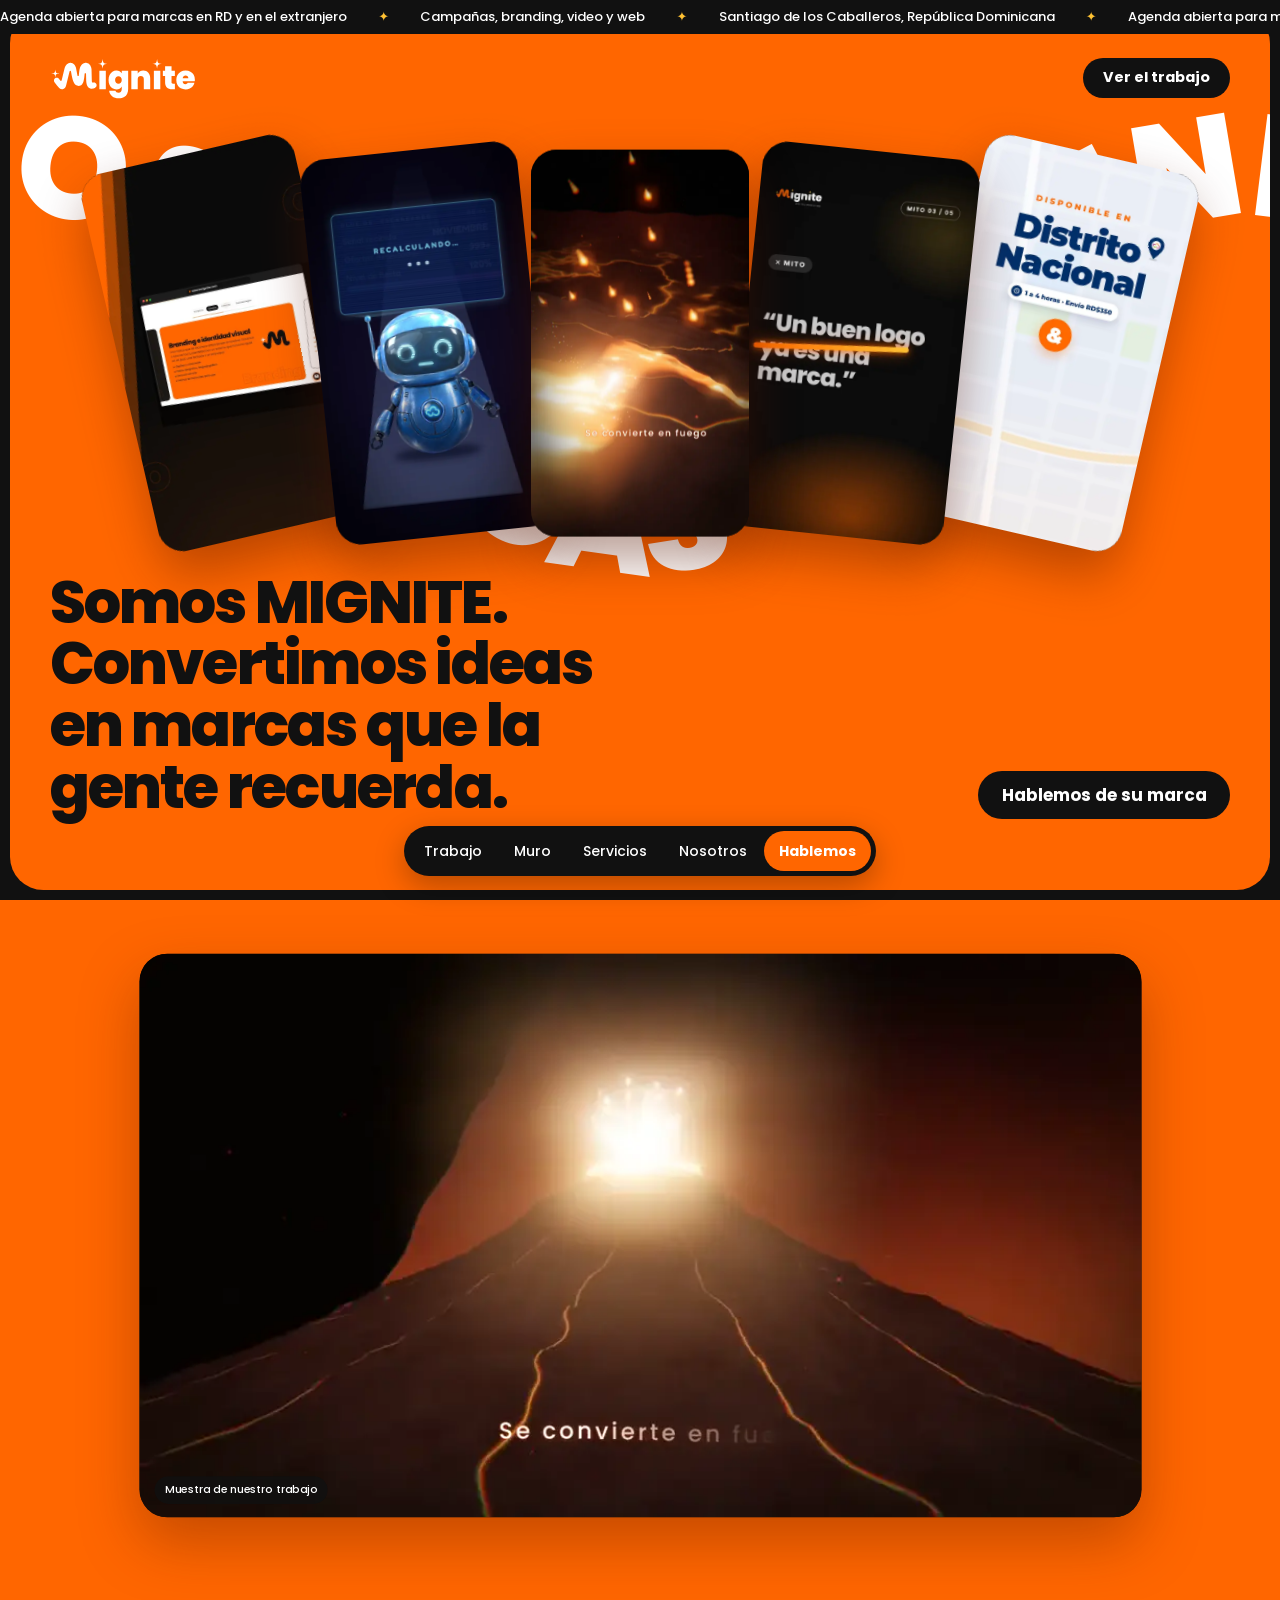
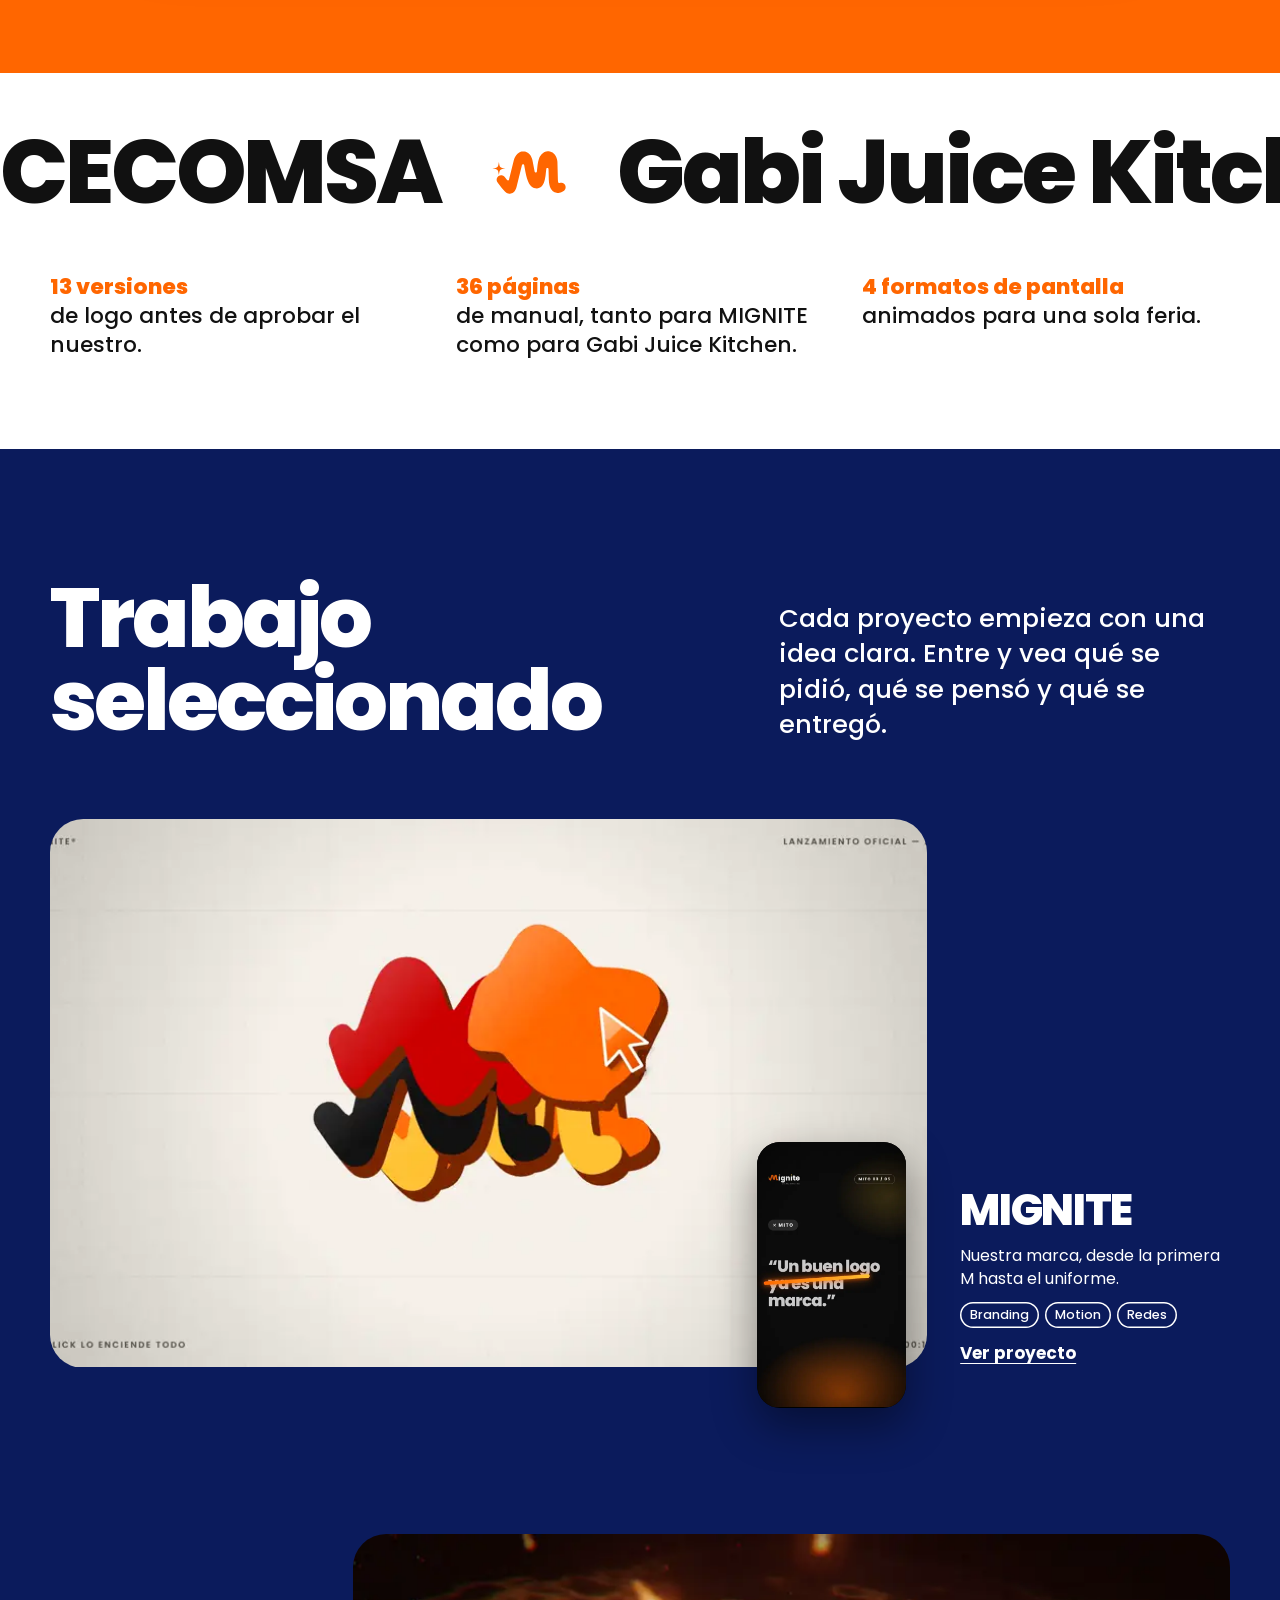
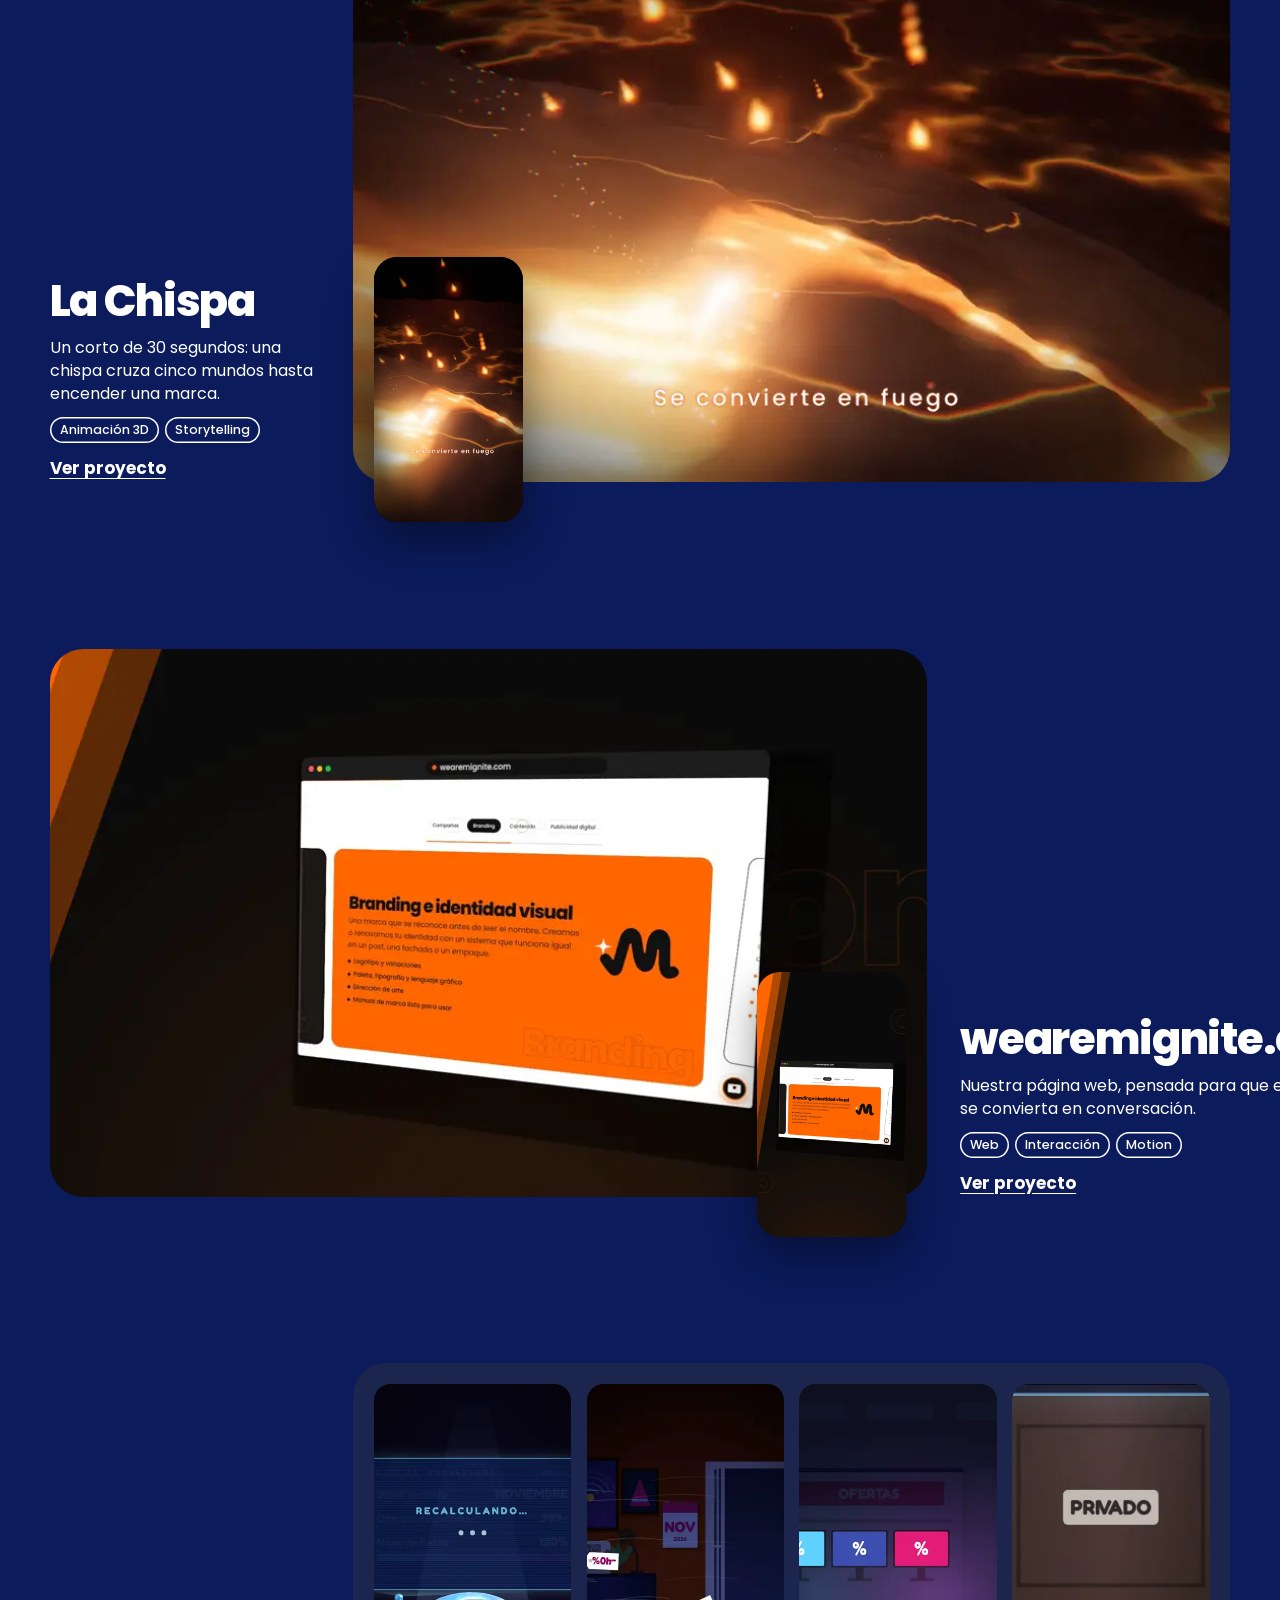
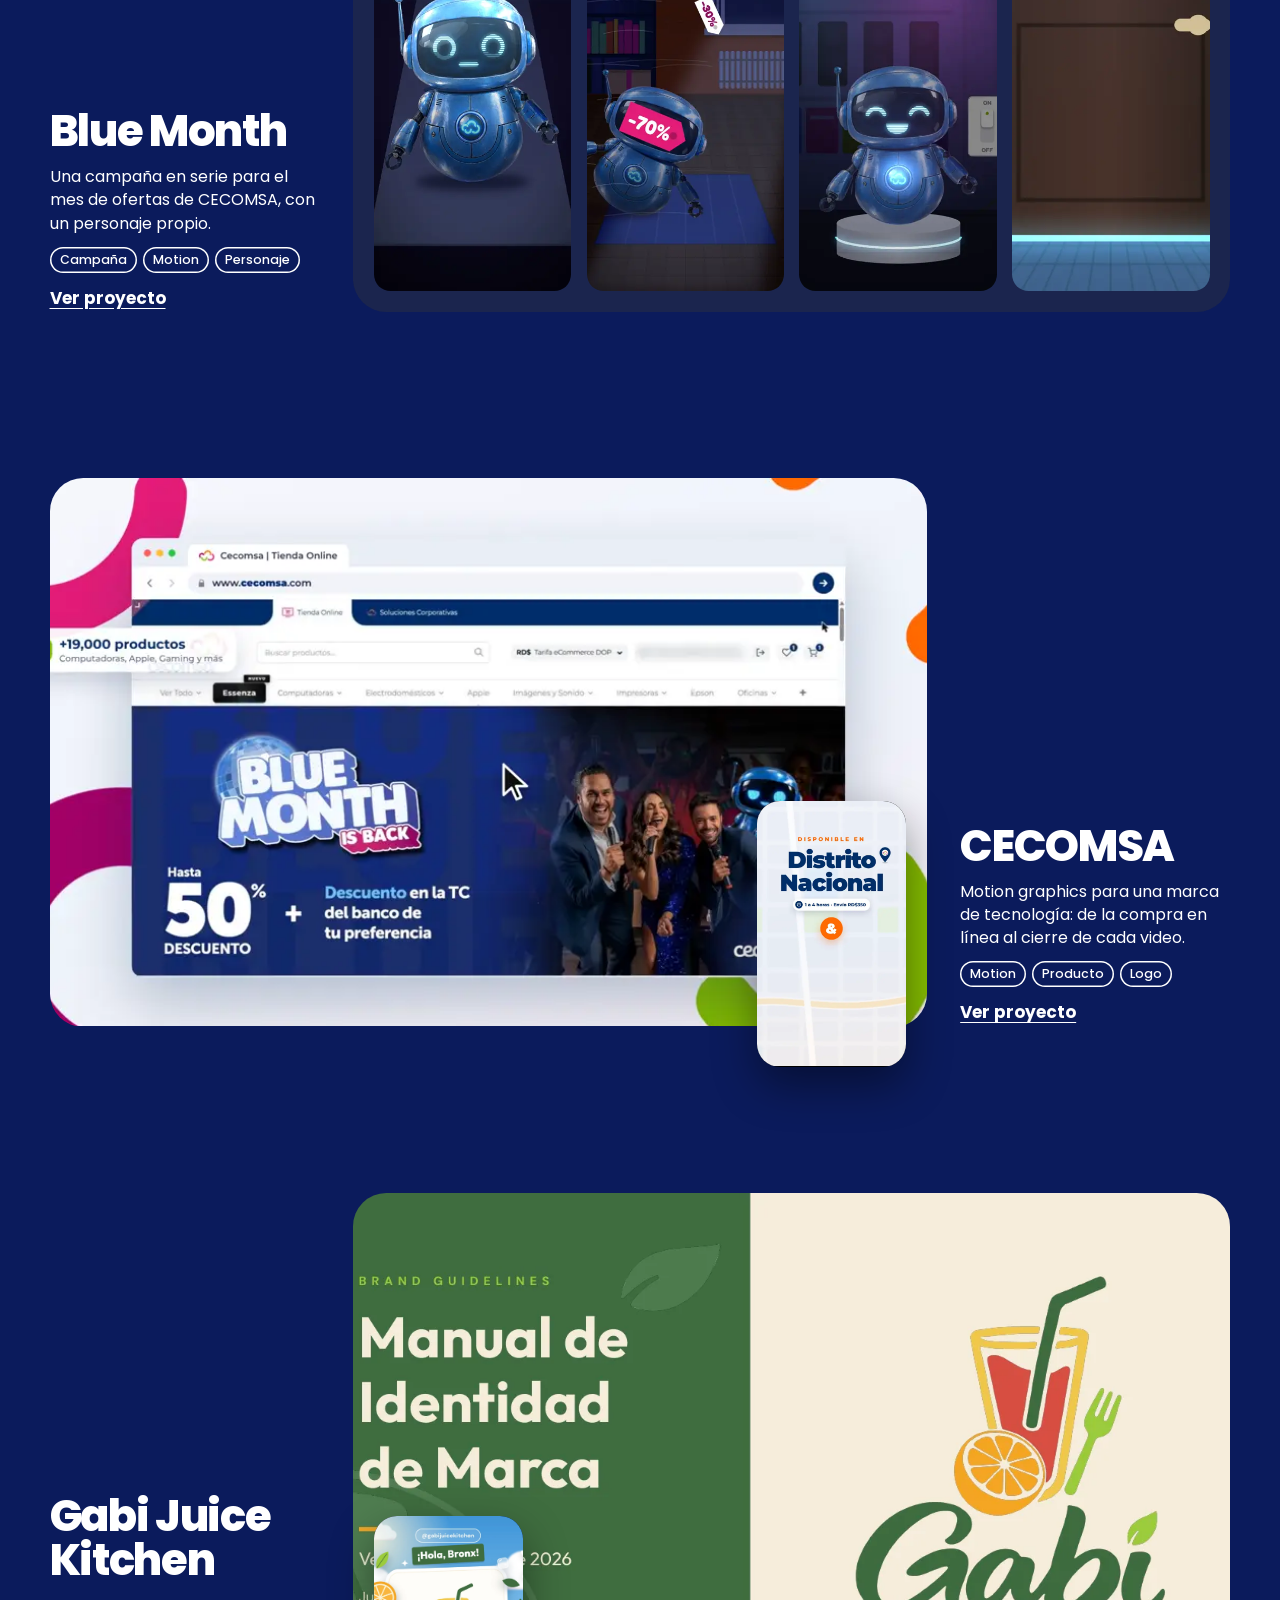
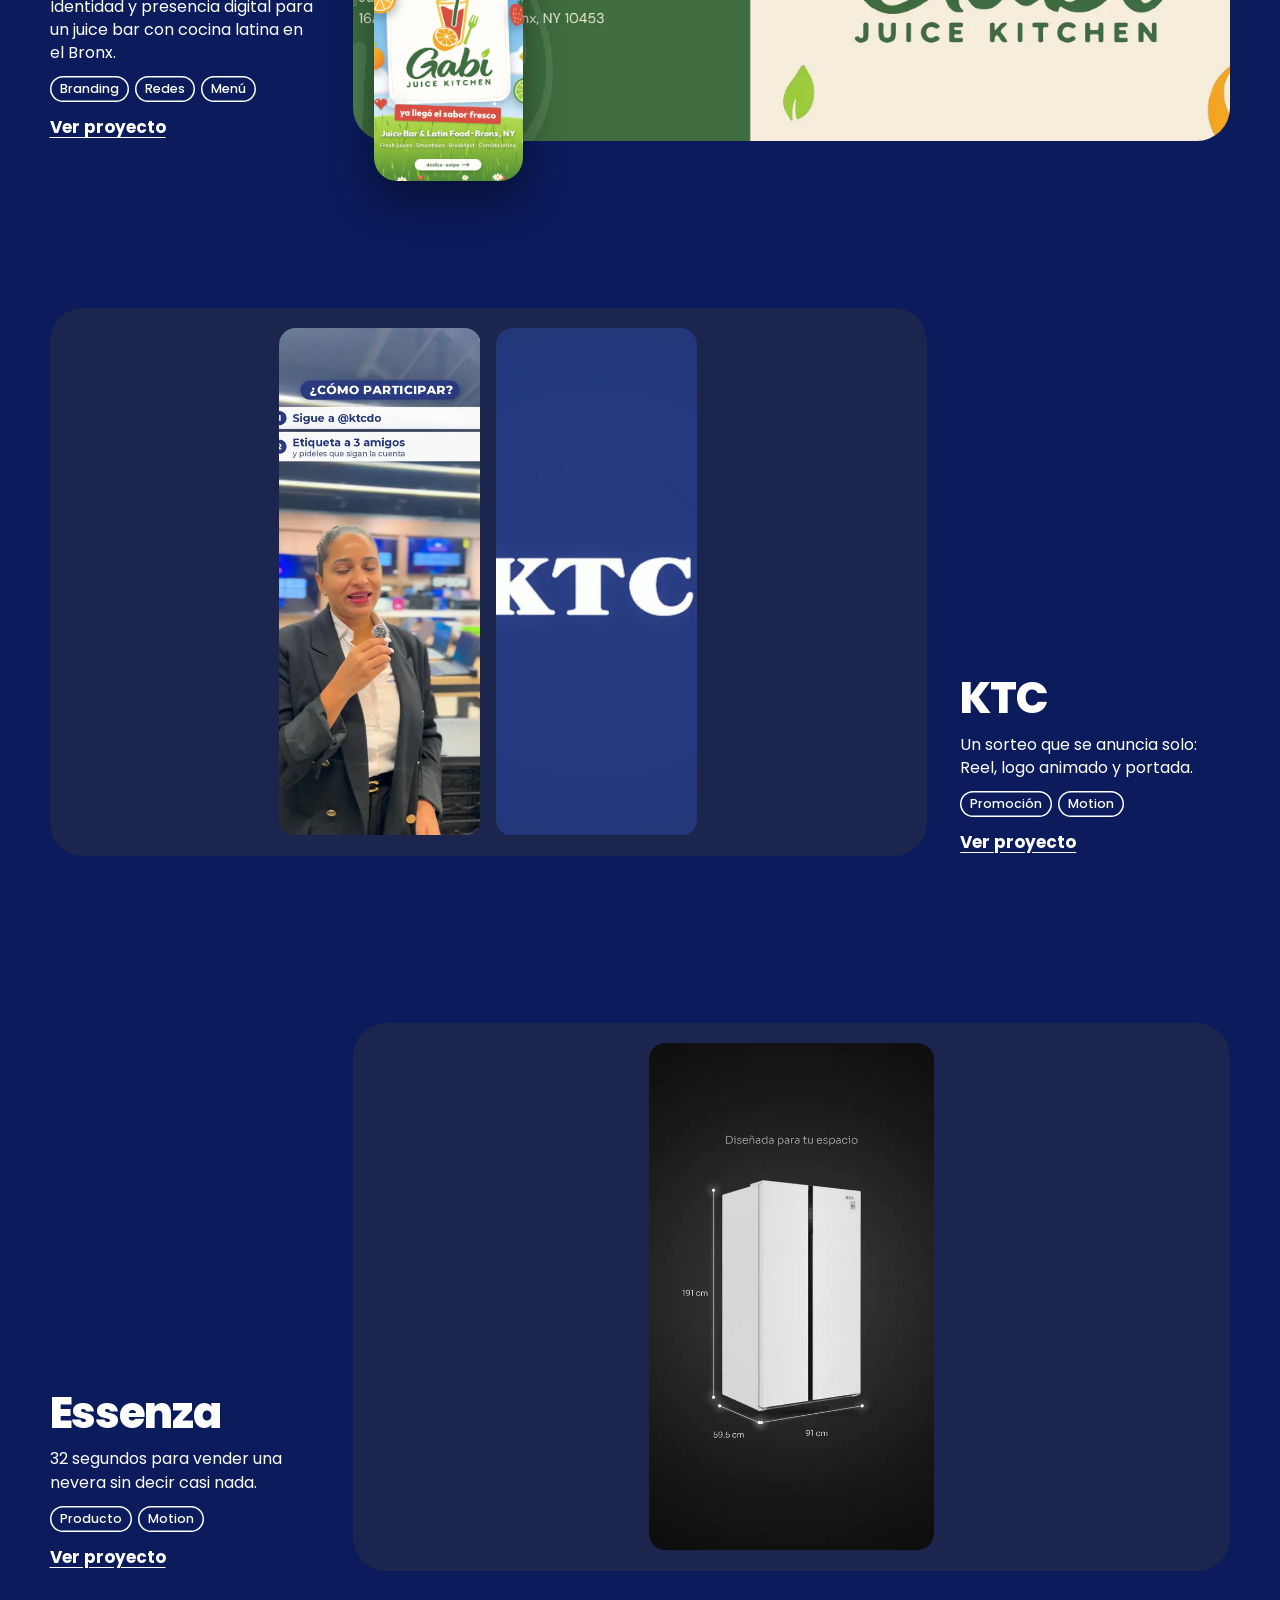
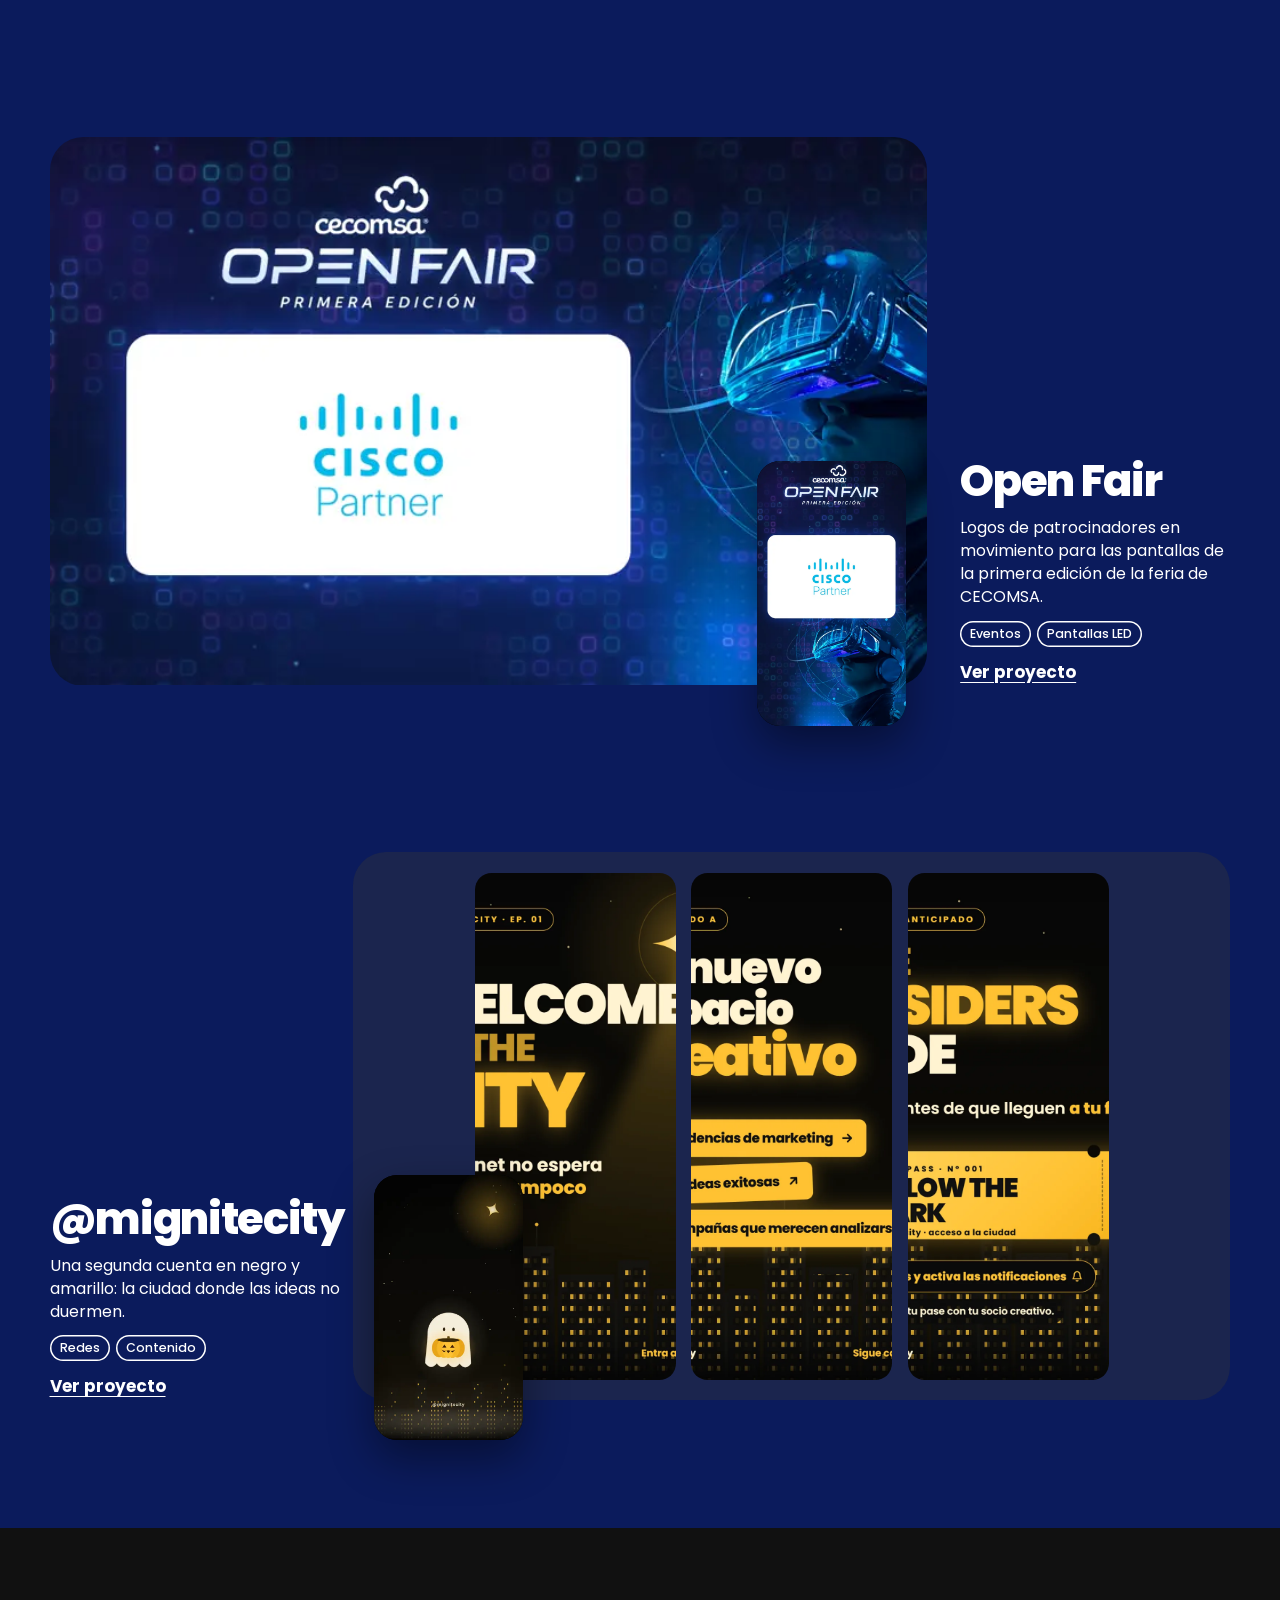
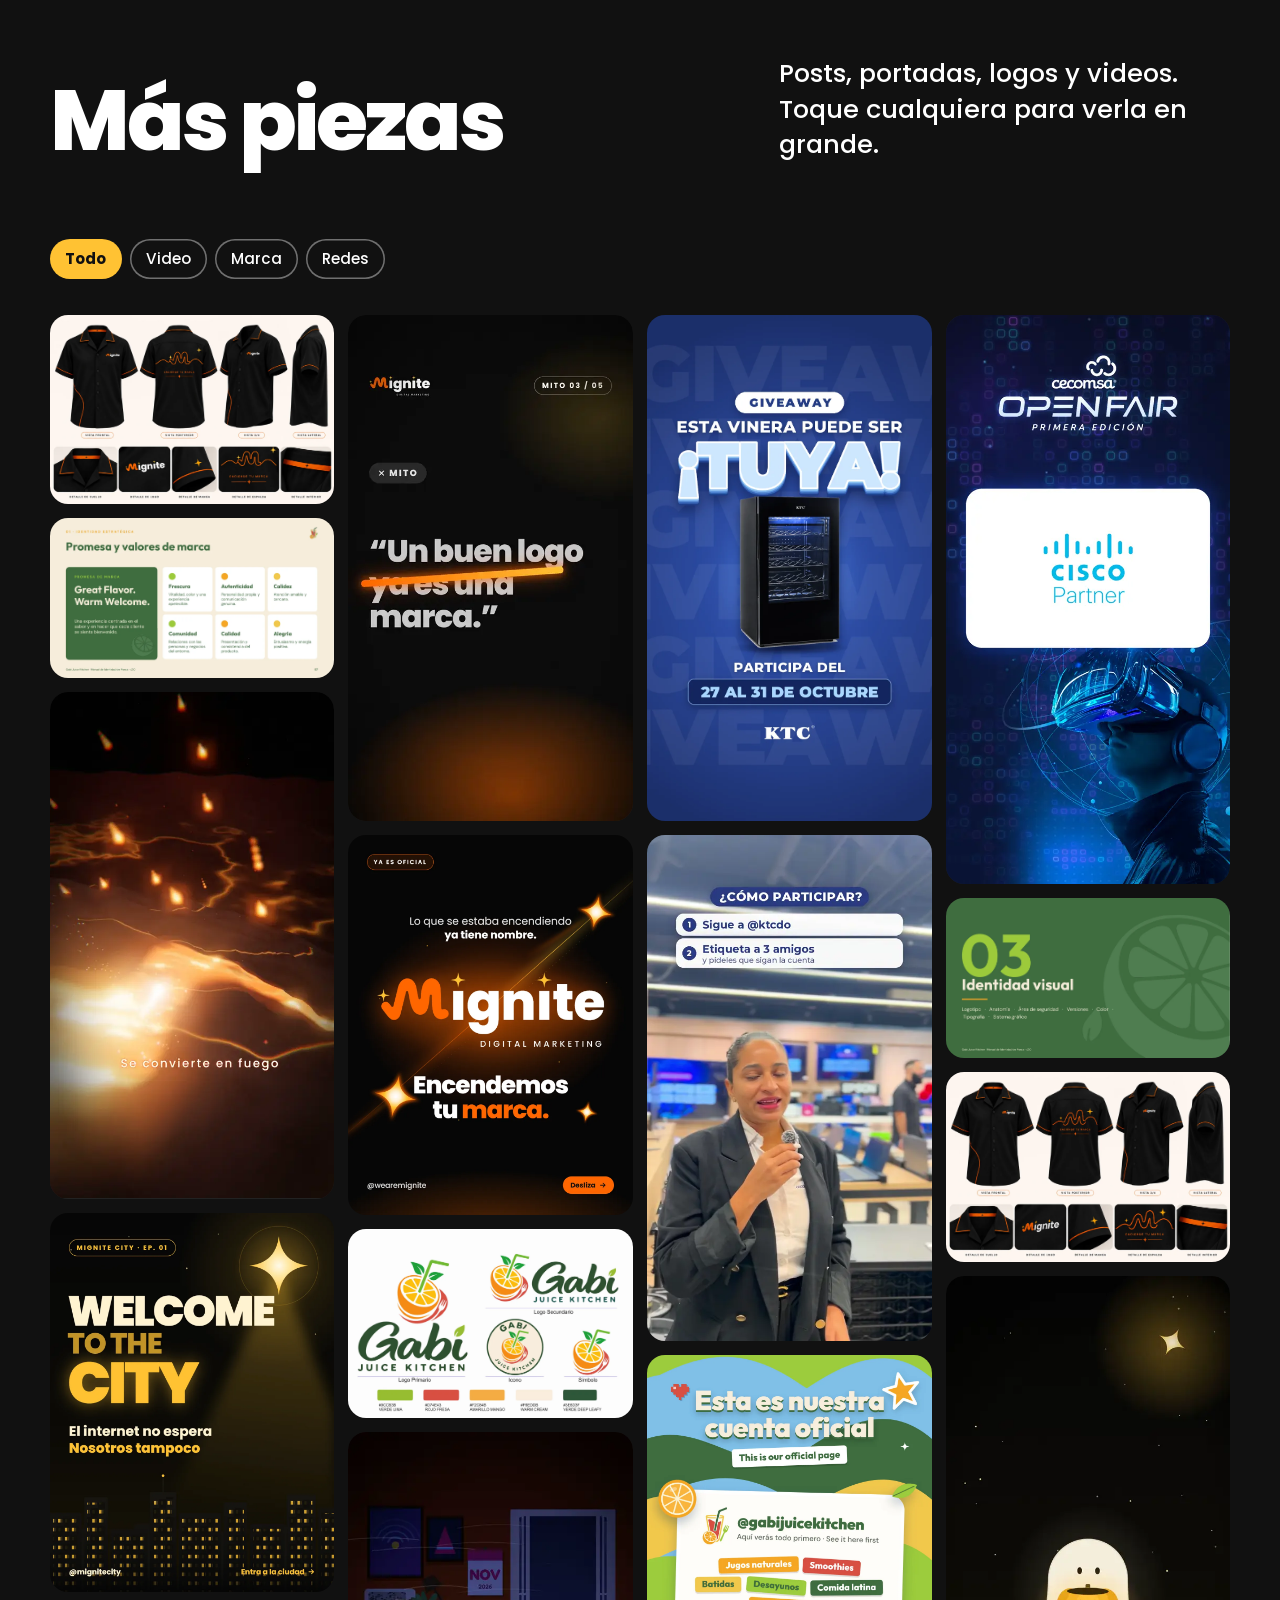
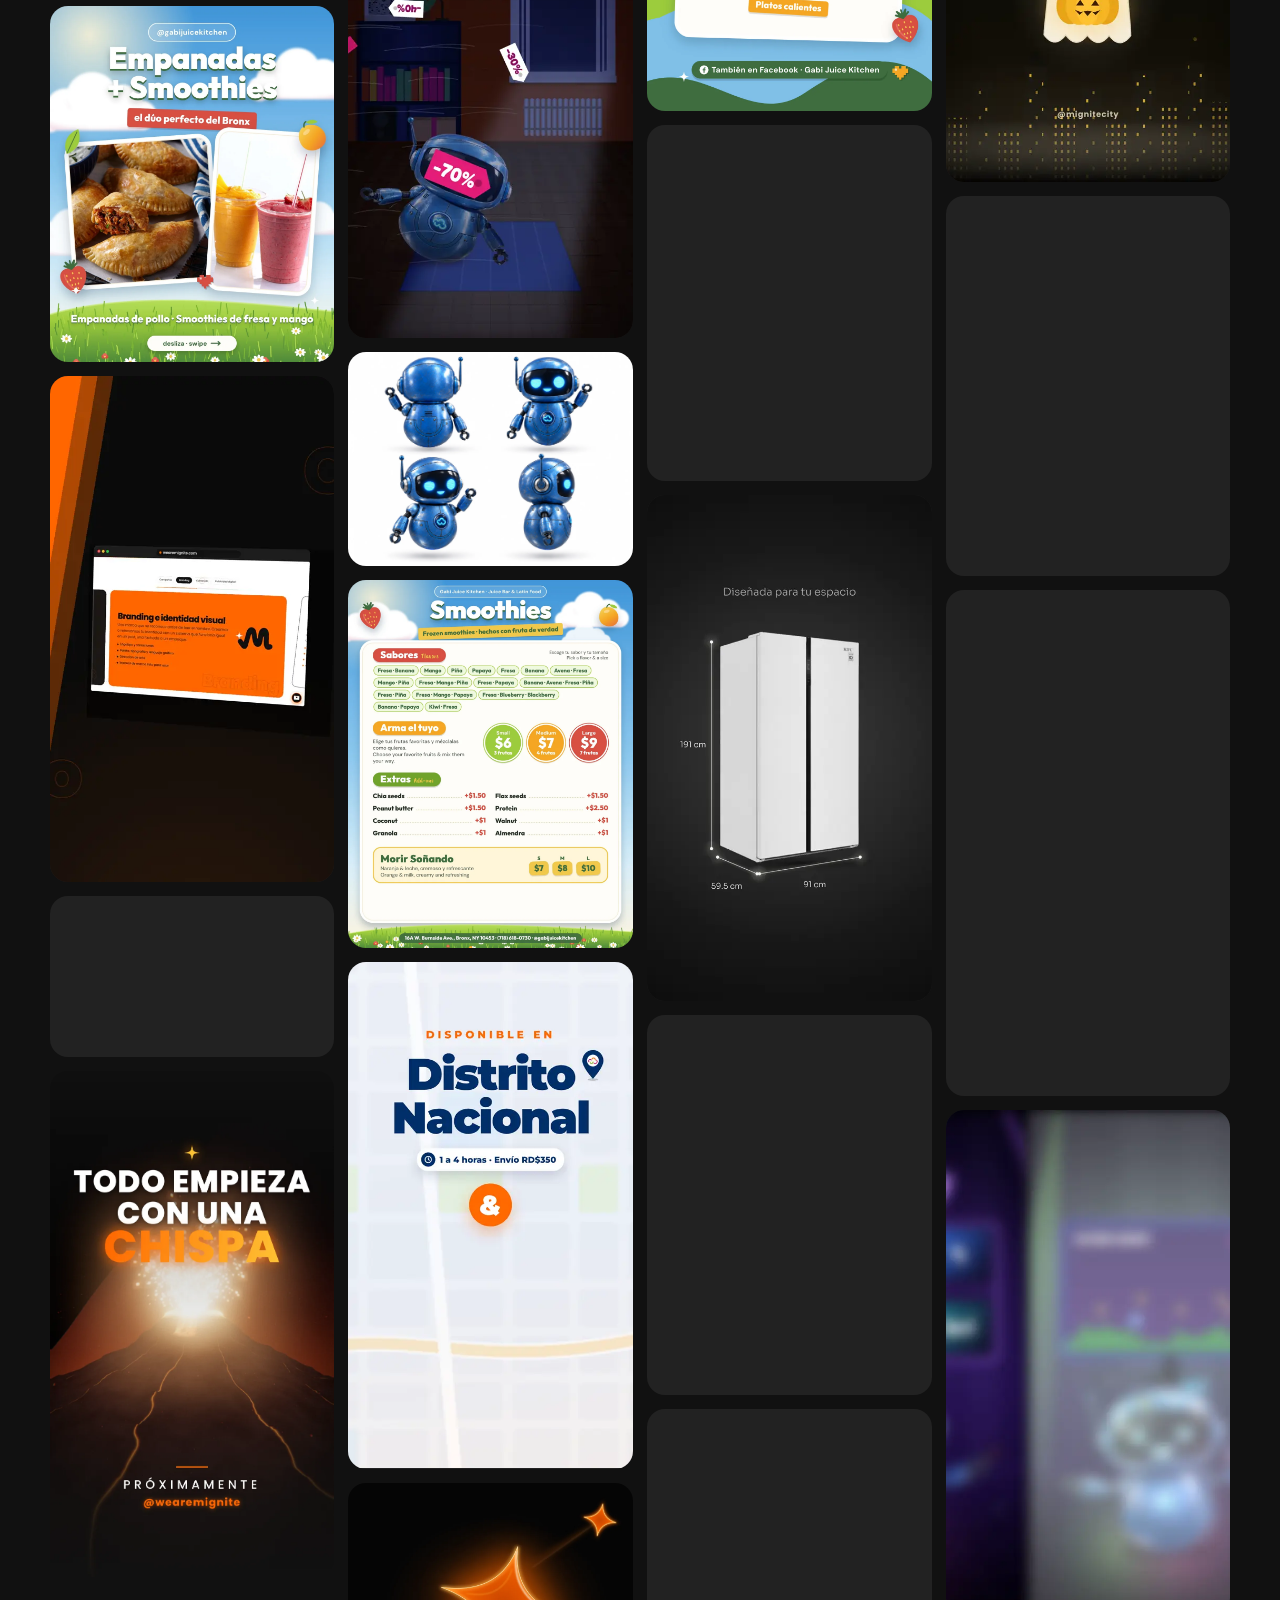
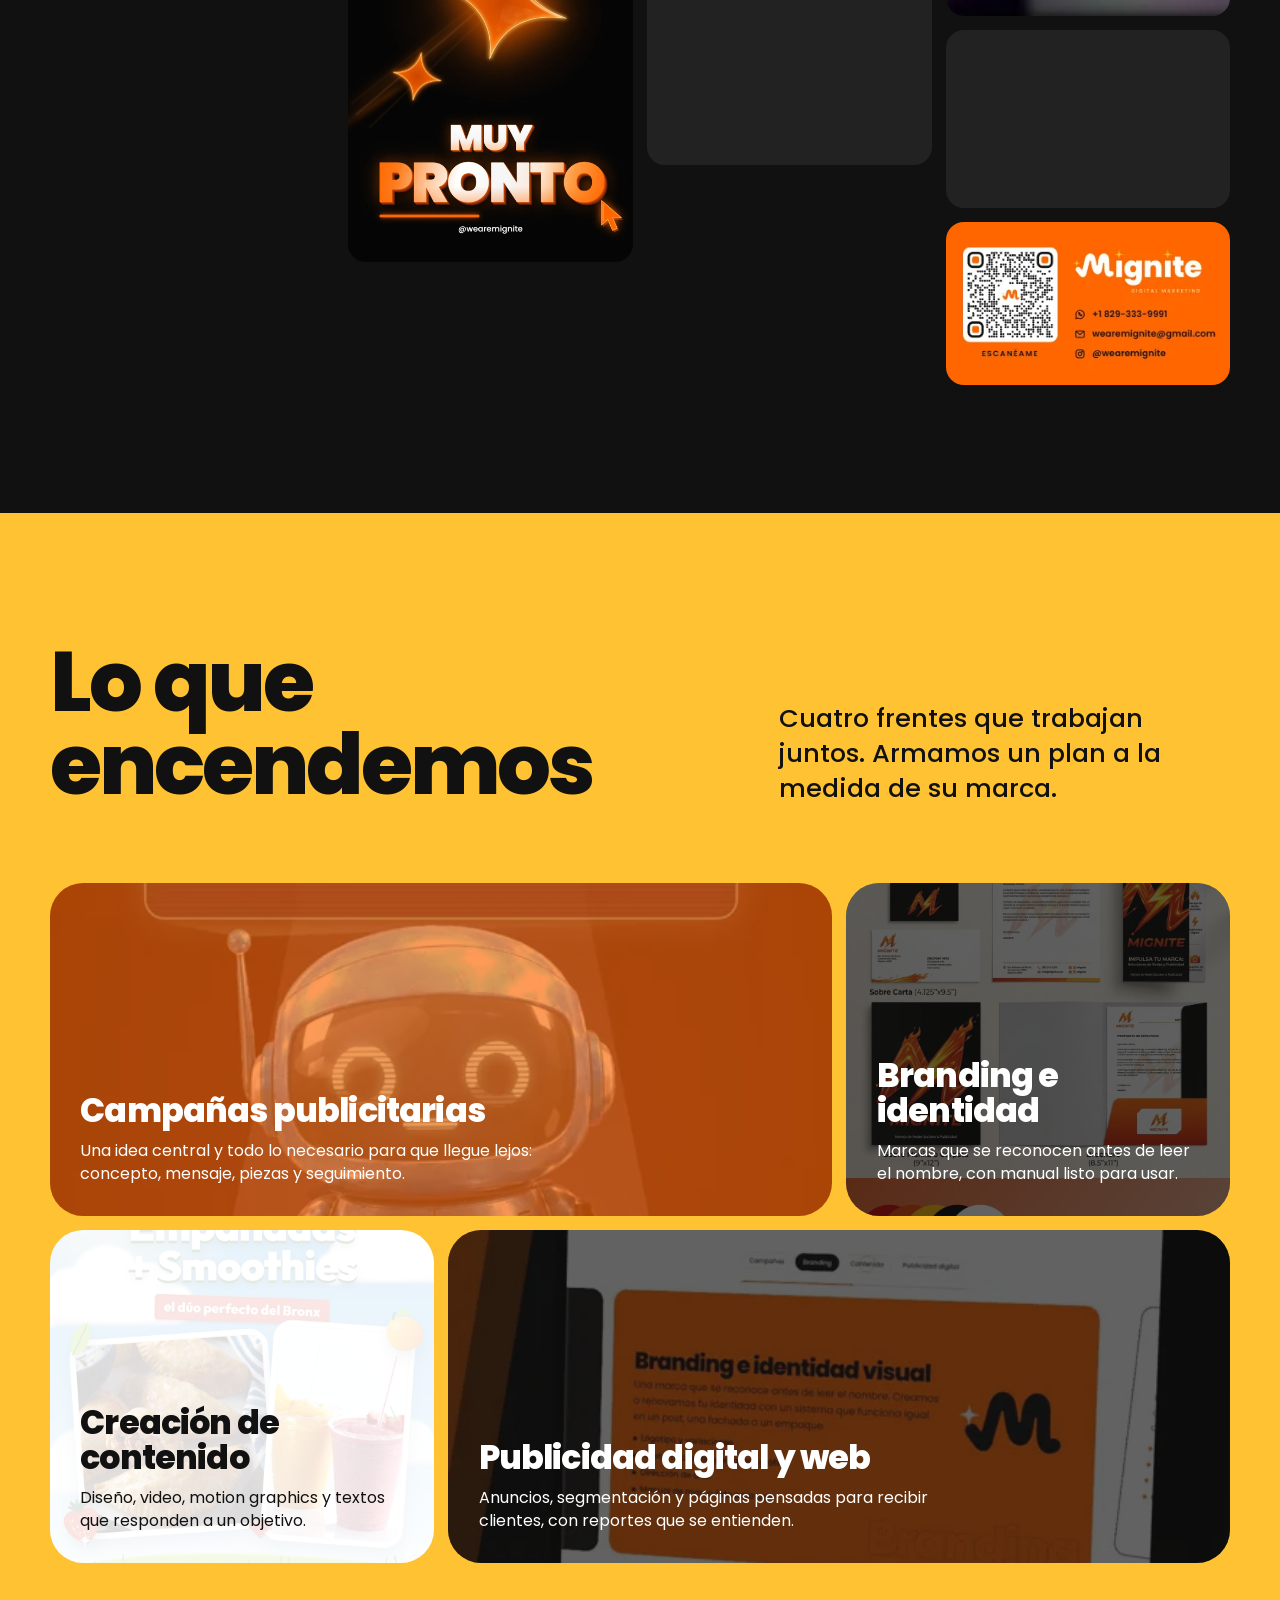
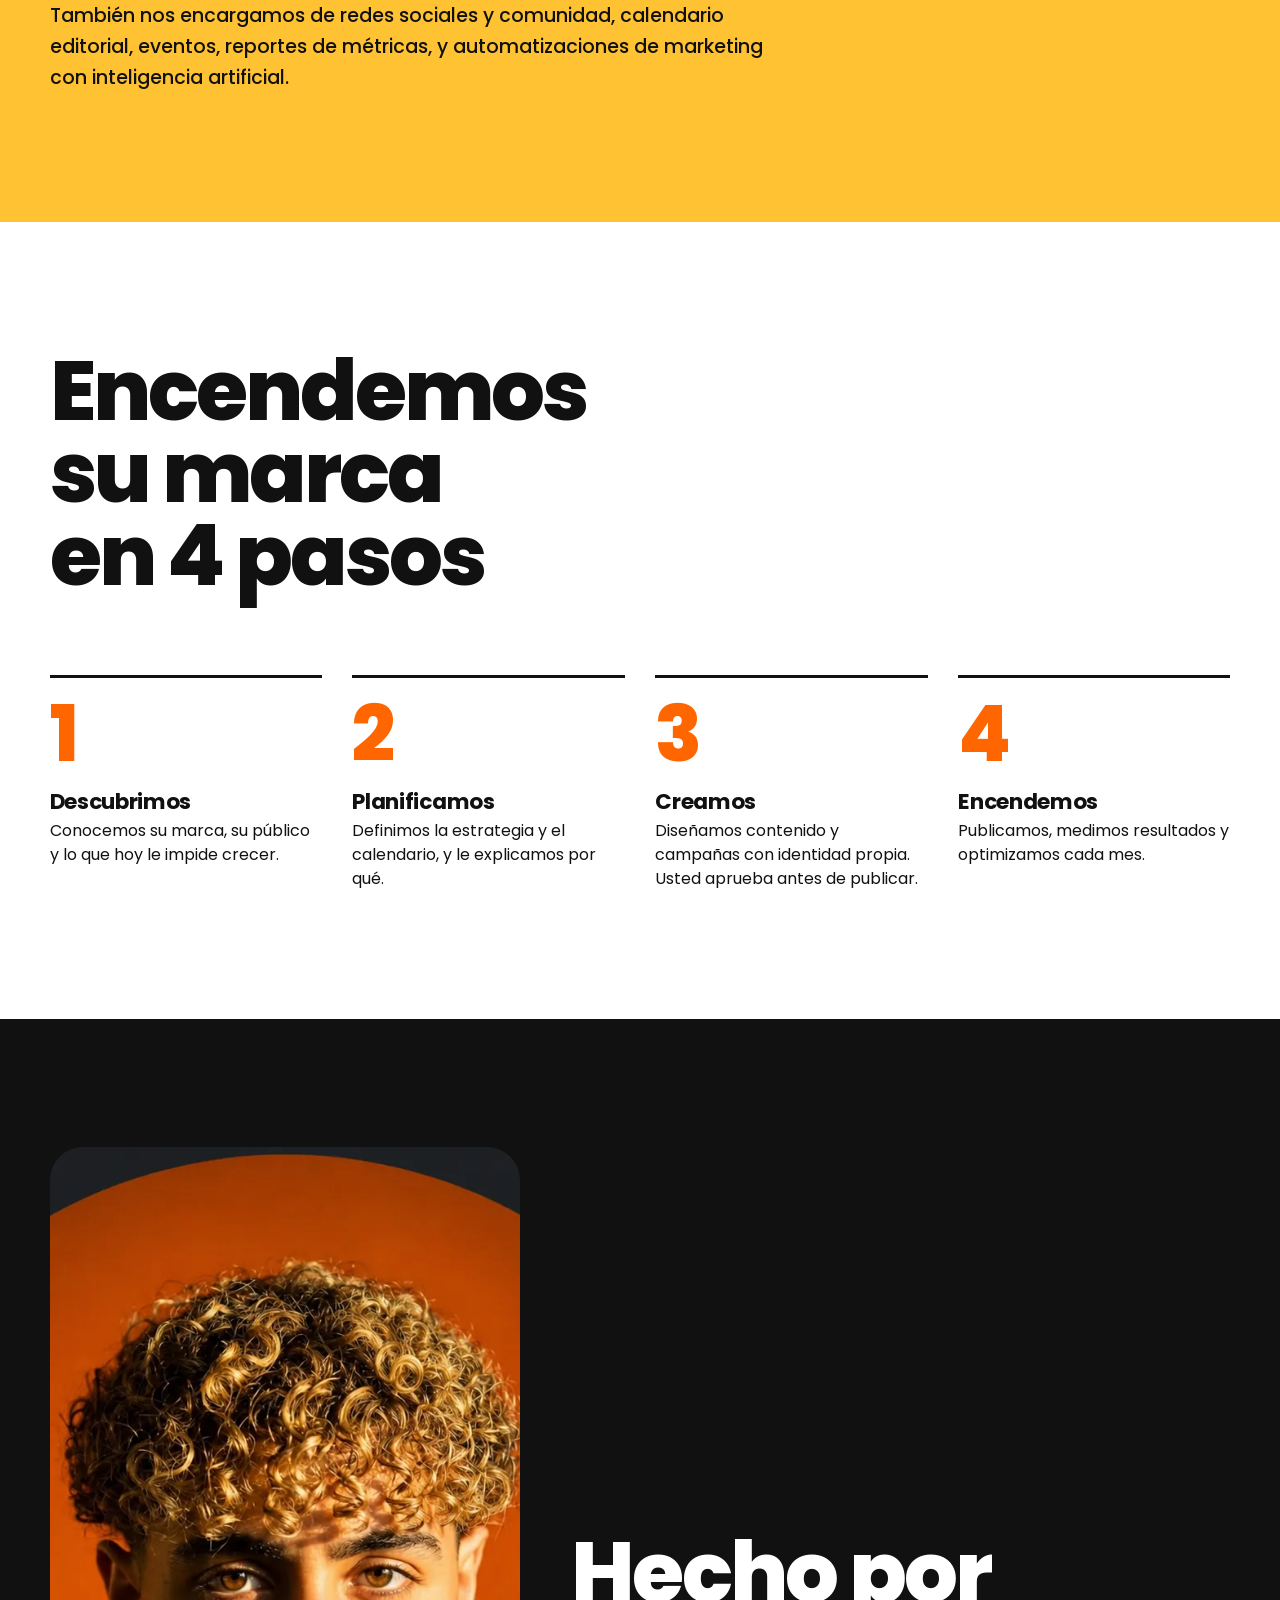
==== index.html @ 86ddb80c "Publica el portafolio de MIGNITE Co-Authored-By: Claude Opus 5.5 <noreply@anthropic.com> Claude-Sess" ====
<!doctype html><html lang="es-DO"><head><meta charset="utf-8">
<meta name="viewport" content="width=device-width,initial-scale=1">
<title>Portafolio | MIGNITE, agencia de marketing digital</title><meta name="description" content="Campañas, branding, video, motion graphics y páginas web de MIGNITE, agencia de marketing digital en Santiago, República Dominicana.">
<link rel="canonical" href="https://wearemignite.com/portafolio/">
<meta property="og:title" content="Portafolio | MIGNITE, agencia de marketing digital"><meta property="og:description" content="Campañas, branding, video, motion graphics y páginas web de MIGNITE, agencia de marketing digital en Santiago, República Dominicana.">
<meta property="og:type" content="website"><meta property="og:url" content="https://wearemignite.com/portafolio/"><meta property="og:image" content="https://wearemignite.com/portafolio/assets/og.jpg">
<meta name="twitter:card" content="summary_large_image"><meta name="theme-color" content="#FF6600">
<link rel="icon" href="assets/i/iso-color.svg" type="image/svg+xml">
<link rel="preload" href="assets/fonts/Poppins-ExtraBold.woff2" as="font" type="font/woff2" crossorigin>
<link rel="stylesheet" href="assets/site.css"><script type="application/ld+json">{"@context": "https://schema.org", "@type": "ProfessionalService", "name": "MIGNITE", "url": "https://wearemignite.com", "logo": "https://wearemignite.com/portafolio/assets/i/iso-color.svg", "email": "wearemignite@gmail.com", "telephone": "+1-829-333-9991", "description": "Agencia de marketing digital y publicidad en Santiago de los Caballeros, República Dominicana.", "address": {"@type": "PostalAddress", "addressLocality": "Santiago de los Caballeros", "addressCountry": "DO"}, "sameAs": ["https://www.instagram.com/wearemignite/", "https://www.linkedin.com/company/wearemignite"]}</script></head><body>
<a class="skip" href="#trabajo">Ir al trabajo</a><div class="bezel" aria-hidden="true"></div><div class="ticker" aria-hidden="true"><div><span>Agenda abierta para marcas en RD y en el extranjero</span><i>✦</i><span>Campañas, branding, video y web</span><i>✦</i><span>Santiago de los Caballeros, República Dominicana</span><i>✦</i><span>Agenda abierta para marcas en RD y en el extranjero</span><i>✦</i><span>Campañas, branding, video y web</span><i>✦</i><span>Santiago de los Caballeros, República Dominicana</span><i>✦</i><span>Agenda abierta para marcas en RD y en el extranjero</span><i>✦</i><span>Campañas, branding, video y web</span><i>✦</i><span>Santiago de los Caballeros, República Dominicana</span><i>✦</i><span>Agenda abierta para marcas en RD y en el extranjero</span><i>✦</i><span>Campañas, branding, video y web</span><i>✦</i><span>Santiago de los Caballeros, República Dominicana</span><i>✦</i></div></div>
<header class="top"><a class="brand" href="https://wearemignite.com" aria-label="MIGNITE"><img src="assets/i/wordmark-blanco.svg" alt="MIGNITE" width="900" height="250"></a><a class="btn solid" href="#trabajo">Ver el trabajo</a></header>
<main>
<section class="hero">
<svg class="wave" viewBox="0 0 1600 900" preserveAspectRatio="xMidYMid slice" aria-hidden="true"><defs><path id="m" d="M-500,520 C-200,520 -150,190 170,190 C470,190 500,560 800,560 C1100,560 1130,190 1430,190 C1750,190 1800,520 2100,520 C2400,520 2450,190 2770,190 C3070,190 3100,560 3400,560 C3700,560 3730,190 4030,190 C4350,190 4400,520 4700,520"/></defs><text><textPath href="#m" startOffset="0">ENCENDEMOS MARCAS ✦ ENCENDEMOS MARCAS ✦ ENCENDEMOS MARCAS ✦ ENCENDEMOS MARCAS ✦ ENCENDEMOS MARCAS ✦ ENCENDEMOS MARCAS ✦</textPath></text></svg>
<div class="deck" aria-hidden="true"><div class="tile"><video class="" muted loop playsinline preload="none" poster="assets/v/web-v.webp" data-src="assets/v/web-v-s.mp4" width="1080" height="1920" aria-hidden="true"></video></div><div class="tile"><video class="" muted loop playsinline preload="none" poster="assets/v/blue-teaser.webp" data-src="assets/v/blue-teaser-s.mp4" width="1080" height="1920" aria-hidden="true"></video></div><div class="tile"><video class="" muted loop playsinline preload="none" poster="assets/v/la-chispa-v.webp" data-src="assets/v/la-chispa-v-s.mp4" width="1080" height="1920" aria-hidden="true"></video></div><div class="tile"><video class="" muted loop playsinline preload="none" poster="assets/v/mito.webp" data-src="assets/v/mito-s.mp4" width="1080" height="1920" aria-hidden="true"></video></div><div class="tile"><video class="" muted loop playsinline preload="none" poster="assets/v/cec-delivery.webp" data-src="assets/v/cec-delivery-s.mp4" width="1080" height="1920" aria-hidden="true"></video></div></div>
<div class="hero-copy"><h1>Somos MIGNITE. Convertimos ideas en marcas que la gente recuerda.</h1>
<div class="hero-cta"><a class="btn solid" href="https://wa.me/18293339991?text=Hola%20MIGNITE%2C%20vi%20su%20portafolio%20y%20quisiera%20hablar%20de%20mi%20marca." target="_blank" rel="noopener">Hablemos de su marca</a></div></div>
</section>
<section class="reel" aria-label="Video de muestra"><div class="reel-frame"><video class="" muted loop playsinline preload="none" poster="assets/v/reel.webp" data-src="assets/v/reel.mp4" width="1280" height="720" aria-hidden="true"></video><span class="tag">Muestra de nuestro trabajo</span></div></section>
<section class="proof" aria-label="Marcas"><div class="names"><div><span>CECOMSA</span><img src="assets/i/iso-color.svg" alt=""><span>Gabi Juice Kitchen</span><img src="assets/i/iso-color.svg" alt=""><span>KTC</span><img src="assets/i/iso-color.svg" alt=""><span>Essenza</span><img src="assets/i/iso-color.svg" alt=""><span>Open Fair</span><img src="assets/i/iso-color.svg" alt=""><span>Tech Fest</span><img src="assets/i/iso-color.svg" alt=""><span>Blue Month</span><img src="assets/i/iso-color.svg" alt=""></div><div aria-hidden="true"><span>CECOMSA</span><img src="assets/i/iso-color.svg" alt=""><span>Gabi Juice Kitchen</span><img src="assets/i/iso-color.svg" alt=""><span>KTC</span><img src="assets/i/iso-color.svg" alt=""><span>Essenza</span><img src="assets/i/iso-color.svg" alt=""><span>Open Fair</span><img src="assets/i/iso-color.svg" alt=""><span>Tech Fest</span><img src="assets/i/iso-color.svg" alt=""><span>Blue Month</span><img src="assets/i/iso-color.svg" alt=""></div></div>
<div class="facts"><p><b>13 versiones</b> de logo antes de aprobar el nuestro.</p><p><b>36 páginas</b> de manual, tanto para MIGNITE como para Gabi Juice Kitchen.</p><p><b>4 formatos de pantalla</b> animados para una sola feria.</p></div></section>
<section class="sec work" id="trabajo"><div class="sec-head" data-bg="#FF6600" data-fg="#111111"><h2>Trabajo seleccionado</h2><p class="lead">Cada proyecto empieza con una idea clara. Entre y vea qué se pidió, qué se pensó y qué se entregó.</p></div>
<div class="cases"><a class="case" href="trabajo/mignite.html" data-bg="#111111" data-fg="#FFFFFF">
<div class="case-media"><div class="main"><video class="" muted loop playsinline preload="none" poster="assets/v/lanz.webp" data-src="assets/v/lanz-s.mp4" width="1920" height="1080" aria-hidden="true"></video></div><div class="phone"><video class="" muted loop playsinline preload="none" poster="assets/v/mito.webp" data-src="assets/v/mito-s.mp4" width="1080" height="1920" aria-hidden="true"></video></div></div>
<div class="case-info"><h3>MIGNITE</h3><p>Nuestra marca, desde la primera M hasta el uniforme.</p><ul class="tags"><li>Branding</li><li>Motion</li><li>Redes</li></ul><span class="more">Ver proyecto</span></div></a><a class="case" href="trabajo/la-chispa.html" data-bg="#1B0A02" data-fg="#FFFFFF">
<div class="case-media"><div class="main"><video class="" muted loop playsinline preload="none" poster="assets/v/la-chispa.webp" data-src="assets/v/la-chispa-s.mp4" width="1920" height="1080" aria-hidden="true"></video></div><div class="phone"><video class="" muted loop playsinline preload="none" poster="assets/v/la-chispa-v.webp" data-src="assets/v/la-chispa-v-s.mp4" width="1080" height="1920" aria-hidden="true"></video></div></div>
<div class="case-info"><h3>La Chispa</h3><p>Un corto de 30 segundos: una chispa cruza cinco mundos hasta encender una marca.</p><ul class="tags"><li>Animación 3D</li><li>Storytelling</li></ul><span class="more">Ver proyecto</span></div></a><a class="case" href="trabajo/web.html" data-bg="#FF6600" data-fg="#111111">
<div class="case-media"><div class="main"><video class="" muted loop playsinline preload="none" poster="assets/v/web.webp" data-src="assets/v/web-s.mp4" width="1920" height="1080" aria-hidden="true"></video></div><div class="phone"><video class="" muted loop playsinline preload="none" poster="assets/v/web-v.webp" data-src="assets/v/web-v-s.mp4" width="1080" height="1920" aria-hidden="true"></video></div></div>
<div class="case-info"><h3>wearemignite.com</h3><p>Nuestra página web, pensada para que el visitante se convierta en conversación.</p><ul class="tags"><li>Web</li><li>Interacción</li><li>Motion</li></ul><span class="more">Ver proyecto</span></div></a><a class="case" href="trabajo/blue-month.html" data-bg="#0B1FB0" data-fg="#FFFFFF">
<div class="case-media"><div class="main"><div class="row-v"><div><video class="" muted loop playsinline preload="none" poster="assets/v/blue-teaser.webp" data-src="assets/v/blue-teaser-s.mp4" width="1080" height="1920" aria-hidden="true"></video></div><div><video class="" muted loop playsinline preload="none" poster="assets/v/blue-tormenta.webp" data-src="assets/v/blue-tormenta-s.mp4" width="1080" height="1920" aria-hidden="true"></video></div><div><video class="" muted loop playsinline preload="none" poster="assets/v/blue-still.webp" data-src="assets/v/blue-still-s.mp4" width="1080" height="1920" aria-hidden="true"></video></div><div><video class="" muted loop playsinline preload="none" poster="assets/v/blue-donde.webp" data-src="assets/v/blue-donde-s.mp4" width="1080" height="1920" aria-hidden="true"></video></div></div></div></div>
<div class="case-info"><h3>Blue Month</h3><p>Una campaña en serie para el mes de ofertas de CECOMSA, con un personaje propio.</p><ul class="tags"><li>Campaña</li><li>Motion</li><li>Personaje</li></ul><span class="more">Ver proyecto</span></div></a><a class="case" href="trabajo/cecomsa.html" data-bg="#FFFFFF" data-fg="#111111">
<div class="case-media"><div class="main"><video class="" muted loop playsinline preload="none" poster="assets/v/cec-motion.webp" data-src="assets/v/cec-motion-s.mp4" width="1920" height="1080" aria-hidden="true"></video></div><div class="phone"><video class="" muted loop playsinline preload="none" poster="assets/v/cec-delivery.webp" data-src="assets/v/cec-delivery-s.mp4" width="1080" height="1920" aria-hidden="true"></video></div></div>
<div class="case-info"><h3>CECOMSA</h3><p>Motion graphics para una marca de tecnología: de la compra en línea al cierre de cada video.</p><ul class="tags"><li>Motion</li><li>Producto</li><li>Logo</li></ul><span class="more">Ver proyecto</span></div></a><a class="case" href="trabajo/gabi.html" data-bg="#BDE3F5" data-fg="#17452A">
<div class="case-media"><div class="main"><img src="assets/p/gjk-man-1.webp" width="1281" height="720" alt="Gabi Juice Kitchen" loading=lazy decoding=async></div><div class="phone"><img src="assets/p/gjk-1.webp" width="1080" height="1350" alt="Gabi Juice Kitchen" loading=lazy decoding=async></div></div>
<div class="case-info"><h3>Gabi Juice Kitchen</h3><p>Identidad y presencia digital para un juice bar con cocina latina en el Bronx.</p><ul class="tags"><li>Branding</li><li>Redes</li><li>Menú</li></ul><span class="more">Ver proyecto</span></div></a><a class="case" href="trabajo/ktc.html" data-bg="#3A0A18" data-fg="#FFFFFF">
<div class="case-media"><div class="main"><div class="row-v"><div><video class="" muted loop playsinline preload="none" poster="assets/v/ktc-give.webp" data-src="assets/v/ktc-give-s.mp4" width="1080" height="1920" aria-hidden="true"></video></div><div><video class="" muted loop playsinline preload="none" poster="assets/v/ktc-logo.webp" data-src="assets/v/ktc-logo-s.mp4" width="1080" height="1920" aria-hidden="true"></video></div></div></div></div>
<div class="case-info"><h3>KTC</h3><p>Un sorteo que se anuncia solo: Reel, logo animado y portada.</p><ul class="tags"><li>Promoción</li><li>Motion</li></ul><span class="more">Ver proyecto</span></div></a><a class="case" href="trabajo/essenza.html" data-bg="#0E0E0E" data-fg="#FFFFFF">
<div class="case-media"><div class="main"><div class="row-v"><div><video class="" muted loop playsinline preload="none" poster="assets/v/essenza.webp" data-src="assets/v/essenza-s.mp4" width="1080" height="1920" aria-hidden="true"></video></div></div></div></div>
<div class="case-info"><h3>Essenza</h3><p>32 segundos para vender una nevera sin decir casi nada.</p><ul class="tags"><li>Producto</li><li>Motion</li></ul><span class="more">Ver proyecto</span></div></a><a class="case" href="trabajo/open-fair.html" data-bg="#0B1B5C" data-fg="#FFFFFF">
<div class="case-media"><div class="main"><video class="" muted loop playsinline preload="none" poster="assets/v/of-central.webp" data-src="assets/v/of-central-s.mp4" width="1536" height="768" aria-hidden="true"></video></div><div class="phone"><video class="" muted loop playsinline preload="none" poster="assets/v/of-totem.webp" data-src="assets/v/of-totem-s.mp4" width="1024" height="2048" aria-hidden="true"></video></div></div>
<div class="case-info"><h3>Open Fair</h3><p>Logos de patrocinadores en movimiento para las pantallas de la primera edición de la feria de CECOMSA.</p><ul class="tags"><li>Eventos</li><li>Pantallas LED</li></ul><span class="more">Ver proyecto</span></div></a><a class="case" href="trabajo/mignite-city.html" data-bg="#000000" data-fg="#FFC233">
<div class="case-media"><div class="main"><div class="row-v"><div><img src="assets/p/city-1.webp" width="1050" height="1400" alt="@mignitecity" loading=lazy decoding=async></div><div><img src="assets/p/city-2.webp" width="1050" height="1400" alt="@mignitecity" loading=lazy decoding=async></div><div><img src="assets/p/city-3.webp" width="1050" height="1400" alt="@mignitecity" loading=lazy decoding=async></div></div></div><div class="phone"><video class="" muted loop playsinline preload="none" poster="assets/v/juaweling.webp" data-src="assets/v/juaweling-s.mp4" width="1080" height="1920" aria-hidden="true"></video></div></div>
<div class="case-info"><h3>@mignitecity</h3><p>Una segunda cuenta en negro y amarillo: la ciudad donde las ideas no duermen.</p><ul class="tags"><li>Redes</li><li>Contenido</li></ul><span class="more">Ver proyecto</span></div></a></div></section>
<section class="sec wall" id="muro"><div class="sec-head"><h2>Más piezas</h2><p class="lead">Posts, portadas, logos y videos. Toque cualquiera para verla en grande.</p></div>
<div class="chips" role="group" aria-label="Filtrar piezas"><button data-f="todo" aria-pressed="true">Todo</button><button data-f="video" aria-pressed="false">Video</button><button data-f="marca" aria-pressed="false">Marca</button><button data-f="redes" aria-pressed="false">Redes</button></div>
<div class="grid"><button class="piece" data-k="marca" data-full="assets/p/mig-camisa.webp" data-t="Uniforme MIGNITE"><img src="assets/p/mig-camisa.webp" width="1400" height="933" alt="Uniforme MIGNITE" loading=lazy decoding=async><span>Uniforme MIGNITE</span></button><button class="piece" data-k="marca" data-full="assets/p/gjk-man-3.webp" data-t="Manual Gabi Juice Kitchen"><img src="assets/p/gjk-man-3.webp" width="1281" height="720" alt="Manual Gabi Juice Kitchen" loading=lazy decoding=async><span>Manual Gabi Juice Kitchen</span></button><button class="piece" data-k="video" data-full="assets/v/la-chispa-v.mp4" data-t="La Chispa, versión Reels"><video class="" muted loop playsinline preload="none" poster="assets/v/la-chispa-v.webp" data-src="assets/v/la-chispa-v-s.mp4" width="1080" height="1920" aria-hidden="true"></video><span>La Chispa, versión Reels</span></button><button class="piece" data-k="redes" data-full="assets/p/city-1.webp" data-t="Welcome to the City"><img src="assets/p/city-1.webp" width="1050" height="1400" alt="Welcome to the City" loading=lazy decoding=async><span>Welcome to the City</span></button><button class="piece" data-k="redes" data-full="assets/p/gjk-4.webp" data-t="Empanadas + Smoothies"><img src="assets/p/gjk-4.webp" width="1080" height="1350" alt="Empanadas + Smoothies" loading=lazy decoding=async><span>Empanadas + Smoothies</span></button><button class="piece" data-k="video" data-full="assets/v/web-v.mp4" data-t="Web, versión Reels"><video class="" muted loop playsinline preload="none" poster="assets/v/web-v.webp" data-src="assets/v/web-v-s.mp4" width="1080" height="1920" aria-hidden="true"></video><span>Web, versión Reels</span></button><button class="piece" data-k="marca" data-full="assets/p/mig-man-3.webp" data-t="Manual de identidad MIGNITE"><img src="assets/p/mig-man-3.webp" width="1600" height="900" alt="Manual de identidad MIGNITE" loading=lazy decoding=async><span>Manual de identidad MIGNITE</span></button><button class="piece" data-k="redes" data-full="assets/p/chispa-a.webp" data-t="Portada La Chispa"><img src="assets/p/chispa-a.webp" width="787" height="1400" alt="Portada La Chispa" loading=lazy decoding=async><span>Portada La Chispa</span></button><button class="piece" data-k="video" data-full="assets/v/mito.mp4" data-t="Mito vs. Realidad"><video class="" muted loop playsinline preload="none" poster="assets/v/mito.webp" data-src="assets/v/mito-s.mp4" width="1080" height="1920" aria-hidden="true"></video><span>Mito vs. Realidad</span></button><button class="piece" data-k="redes" data-full="assets/p/mig-lanz-1.webp" data-t="Carrusel de presentación"><img src="assets/p/mig-lanz-1.webp" width="1050" height="1400" alt="Carrusel de presentación" loading=lazy decoding=async><span>Carrusel de presentación</span></button><button class="piece" data-k="marca" data-full="assets/p/gjk-sistema.webp" data-t="Sistema de logos Gabi"><img src="assets/p/gjk-sistema.webp" width="1400" height="933" alt="Sistema de logos Gabi" loading=lazy decoding=async><span>Sistema de logos Gabi</span></button><button class="piece" data-k="video" data-full="assets/v/blue-tormenta.mp4" data-t="Tormenta de Ofertas"><video class="" muted loop playsinline preload="none" poster="assets/v/blue-tormenta.webp" data-src="assets/v/blue-tormenta-s.mp4" width="1080" height="1920" aria-hidden="true"></video><span>Tormenta de Ofertas</span></button><button class="piece" data-k="marca" data-full="assets/p/blue-robot.webp" data-t="Personaje Blue Month"><img src="assets/p/blue-robot.webp" width="1400" height="1050" alt="Personaje Blue Month" loading=lazy decoding=async><span>Personaje Blue Month</span></button><button class="piece" data-k="marca" data-full="assets/p/gjk-menu-2.webp" data-t="Menú Gabi Juice Kitchen"><img src="assets/p/gjk-menu-2.webp" width="1082" height="1400" alt="Menú Gabi Juice Kitchen" loading=lazy decoding=async><span>Menú Gabi Juice Kitchen</span></button><button class="piece" data-k="video" data-full="assets/v/cec-delivery.mp4" data-t="Delivery Express"><video class="" muted loop playsinline preload="none" poster="assets/v/cec-delivery.webp" data-src="assets/v/cec-delivery-s.mp4" width="1080" height="1920" aria-hidden="true"></video><span>Delivery Express</span></button><button class="piece" data-k="redes" data-full="assets/p/mig-pronto-1.webp" data-t="Muy pronto"><img src="assets/p/mig-pronto-1.webp" width="1050" height="1400" alt="Muy pronto" loading=lazy decoding=async><span>Muy pronto</span></button><button class="piece" data-k="redes" data-full="assets/p/ktc-cover.webp" data-t="Portada sorteo KTC"><img src="assets/p/ktc-cover.webp" width="787" height="1400" alt="Portada sorteo KTC" loading=lazy decoding=async><span>Portada sorteo KTC</span></button><button class="piece" data-k="video" data-full="assets/v/ktc-give.mp4" data-t="Sorteo KTC"><video class="" muted loop playsinline preload="none" poster="assets/v/ktc-give.webp" data-src="assets/v/ktc-give-s.mp4" width="1080" height="1920" aria-hidden="true"></video><span>Sorteo KTC</span></button><button class="piece" data-k="redes" data-full="assets/p/gjk-2.webp" data-t="Lanzamiento Gabi"><img src="assets/p/gjk-2.webp" width="1080" height="1350" alt="Lanzamiento Gabi" loading=lazy decoding=async><span>Lanzamiento Gabi</span></button><button class="piece" data-k="marca" data-full="assets/p/mig-look.webp" data-t="Lookbook del uniforme"><img src="assets/p/mig-look.webp" width="1120" height="1400" alt="Lookbook del uniforme" loading=lazy decoding=async><span>Lookbook del uniforme</span></button><button class="piece" data-k="video" data-full="assets/v/essenza.mp4" data-t="Essenza BCD-535W"><video class="" muted loop playsinline preload="none" poster="assets/v/essenza.webp" data-src="assets/v/essenza-s.mp4" width="1080" height="1920" aria-hidden="true"></video><span>Essenza BCD-535W</span></button><button class="piece" data-k="redes" data-full="assets/p/city-3.webp" data-t="The Insiders Side"><img src="assets/p/city-3.webp" width="1050" height="1400" alt="The Insiders Side" loading=lazy decoding=async><span>The Insiders Side</span></button><button class="piece" data-k="redes" data-full="assets/p/mig-teaser-3.webp" data-t="Teaser de marca"><img src="assets/p/mig-teaser-3.webp" width="1080" height="1350" alt="Teaser de marca" loading=lazy decoding=async><span>Teaser de marca</span></button><button class="piece" data-k="video" data-full="assets/v/of-totem.mp4" data-t="Tótem Open Fair"><video class="" muted loop playsinline preload="none" poster="assets/v/of-totem.webp" data-src="assets/v/of-totem-s.mp4" width="1024" height="2048" aria-hidden="true"></video><span>Tótem Open Fair</span></button><button class="piece" data-k="marca" data-full="assets/p/gjk-man-5.webp" data-t="Identidad Gabi"><img src="assets/p/gjk-man-5.webp" width="1281" height="720" alt="Identidad Gabi" loading=lazy decoding=async><span>Identidad Gabi</span></button><button class="piece" data-k="marca" data-full="assets/p/mig-tecnica.webp" data-t="Ficha técnica de la camisa"><img src="assets/p/mig-tecnica.webp" width="1400" height="933" alt="Ficha técnica de la camisa" loading=lazy decoding=async><span>Ficha técnica de la camisa</span></button><button class="piece" data-k="video" data-full="assets/v/juaweling.mp4" data-t="Tendencia en @mignitecity"><video class="" muted loop playsinline preload="none" poster="assets/v/juaweling.webp" data-src="assets/v/juaweling-s.mp4" width="1080" height="1920" aria-hidden="true"></video><span>Tendencia en @mignitecity</span></button><button class="piece" data-k="redes" data-full="assets/p/mig-lanz-4.webp" data-t="Manifiesto"><img src="assets/p/mig-lanz-4.webp" width="1050" height="1400" alt="Manifiesto" loading=lazy decoding=async><span>Manifiesto</span></button><button class="piece" data-k="redes" data-full="assets/p/web-cover.webp" data-t="Portada del video web"><img src="assets/p/web-cover.webp" width="787" height="1400" alt="Portada del video web" loading=lazy decoding=async><span>Portada del video web</span></button><button class="piece" data-k="video" data-full="assets/v/blue-zona.mp4" data-t="Encuentra tu Zona"><video class="" muted loop playsinline preload="none" poster="assets/v/blue-zona.webp" data-src="assets/v/blue-zona-s.mp4" width="1080" height="1920" aria-hidden="true"></video><span>Encuentra tu Zona</span></button><button class="piece" data-k="redes" data-full="assets/p/gjk-cal.webp" data-t="Calendario mensual"><img src="assets/p/gjk-cal.webp" width="1400" height="875" alt="Calendario mensual" loading=lazy decoding=async><span>Calendario mensual</span></button><button class="piece" data-k="marca" data-full="assets/p/mig-t-reverso.webp" data-t="Tarjeta de presentación"><img src="assets/p/mig-t-reverso.webp" width="336" height="192" alt="Tarjeta de presentación" loading=lazy decoding=async><span>Tarjeta de presentación</span></button></div></section>
<section class="sec services" id="servicios"><div class="sec-head"><h2>Lo que encendemos</h2><p class="lead">Cuatro frentes que trabajan juntos. Armamos un plan a la medida de su marca.</p></div>
<div class="bento"><article class="card"><div class="bg"><video class="" muted loop playsinline preload="none" poster="assets/v/blue-teaser.webp" data-src="assets/v/blue-teaser-s.mp4" width="1080" height="1920" aria-hidden="true"></video></div><h3>Campañas publicitarias</h3><p>Una idea central y todo lo necesario para que llegue lejos: concepto, mensaje, piezas y seguimiento.</p></article><article class="card"><div class="bg"><img src="assets/p/mig-apps.webp" width="1050" height="1400" alt="" loading=lazy decoding=async></div><h3>Branding e identidad</h3><p>Marcas que se reconocen antes de leer el nombre, con manual listo para usar.</p></article><article class="card"><div class="bg"><img src="assets/p/gjk-4.webp" width="1080" height="1350" alt="" loading=lazy decoding=async></div><h3>Creación de contenido</h3><p>Diseño, video, motion graphics y textos que responden a un objetivo.</p></article><article class="card"><div class="bg"><video class="" muted loop playsinline preload="none" poster="assets/v/web-v.webp" data-src="assets/v/web-v-s.mp4" width="1080" height="1920" aria-hidden="true"></video></div><h3>Publicidad digital y web</h3><p>Anuncios, segmentación y páginas pensadas para recibir clientes, con reportes que se entienden.</p></article></div><p class="also">También nos encargamos de redes sociales y comunidad, calendario editorial, eventos, reportes de métricas, y automatizaciones de marketing con inteligencia artificial.</p></section>
<section class="sec process"><div class="sec-head"><h2>Encendemos su marca en 4 pasos</h2></div><ol class="steps" style="list-style:none;margin:0;padding:0"><li><h3>Descubrimos</h3><p>Conocemos su marca, su público y lo que hoy le impide crecer.</p></li><li><h3>Planificamos</h3><p>Definimos la estrategia y el calendario, y le explicamos por qué.</p></li><li><h3>Creamos</h3><p>Diseñamos contenido y campañas con identidad propia. Usted aprueba antes de publicar.</p></li><li><h3>Encendemos</h3><p>Publicamos, medimos resultados y optimizamos cada mes.</p></li></ol></section>
<section class="sec team" id="nosotros"><div class="team-grid"><img class="mike" src="assets/p/mike.webp" alt="Mike Santos, fundador de MIGNITE" width="1024" height="1024" loading="lazy">
<div><h2>Hecho por personas con chispa</h2><p class="lead" style="margin-top:18px;max-width:40ch">Un equipo pequeño en Santiago, República Dominicana, que trabaja con marcas de aquí y de afuera. Usted habla directo con quien hace el trabajo.</p><ul class="people"><li><b>Mike Santos</b><span>Founder &amp; Director</span></li><li><b>Albany Santos</b><span>Project Manager &amp; Commercial Relations</span></li><li><b>Daniella Sánchez</b><span>Content Manager</span></li></ul></div></div></section>
<section class="cta" id="hablemos"><h2>Hablemos de su marca</h2><p>Cuéntenos qué quiere lograr. Le respondemos nosotros, no un bot.</p>
<div class="row"><a class="btn solid" href="https://wa.me/18293339991?text=Hola%20MIGNITE%2C%20vi%20su%20portafolio%20y%20quisiera%20hablar%20de%20mi%20marca." target="_blank" rel="noopener">Escribir por WhatsApp</a><a class="btn ghost" href="mailto:wearemignite@gmail.com">wearemignite@gmail.com</a></div>
<div class="foot"><a href="https://www.instagram.com/wearemignite/" target="_blank" rel="noopener">Instagram</a><a href="https://www.linkedin.com/company/wearemignite" target="_blank" rel="noopener">LinkedIn</a><a href="https://wearemignite.com">wearemignite.com</a><span>© 2026 MIGNITE</span></div></section>
</main><nav class="dock" aria-label="Principal"><a href="index.html#trabajo">Trabajo</a><a class="hide-s" href="index.html#muro">Muro</a><a href="index.html#servicios">Servicios</a><a href="index.html#nosotros">Nosotros</a><a class="go" href="https://wa.me/18293339991?text=Hola%20MIGNITE%2C%20vi%20su%20portafolio%20y%20quisiera%20hablar%20de%20mi%20marca." target="_blank" rel="noopener">Hablemos</a></nav><dialog class="lb" aria-label="Vista ampliada"><div class="lb-media"></div><div class="lb-bar"><span class="lb-cap"></span><button class="lb-x">Cerrar</button></div></dialog><script src="assets/site.js" defer></script></body></html>
---- assets/site.css ----
@font-face{font-family:Poppins;font-weight:400;font-display:swap;src:url(fonts/Poppins-Regular.woff2) format("woff2")}
@font-face{font-family:Poppins;font-weight:500;font-display:swap;src:url(fonts/Poppins-Medium.woff2) format("woff2")}
@font-face{font-family:Poppins;font-weight:700;font-display:swap;src:url(fonts/Poppins-Bold.woff2) format("woff2")}
@font-face{font-family:Poppins;font-weight:800;font-display:swap;src:url(fonts/Poppins-ExtraBold.woff2) format("woff2")}

:root{
  --ignicion:#FF6600;--chispa:#FFC233;--carbon:#111111;--blanco:#FFFFFF;--cereza:#CC0000;
  --bg:var(--ignicion);--fg:var(--blanco);--muted:rgba(255,255,255,.78);--line:rgba(255,255,255,.28);
  --gut:clamp(16px,3.4vw,44px);--bez:clamp(6px,.8vw,10px);
  --r-xl:clamp(20px,2.6vw,36px);--r-md:18px;
  --h1:clamp(2rem,4.6vw,4.3rem);--h2:clamp(2.2rem,6.6vw,6.2rem);--h3:clamp(1.6rem,3.4vw,3rem);
  --ease:cubic-bezier(.2,.8,.2,1);
}
*,*::before,*::after{box-sizing:border-box}
html{-webkit-text-size-adjust:100%;scroll-behavior:smooth;overflow-x:clip}
body{margin:0;background:var(--bg);color:var(--fg);font:400 1.0625rem/1.6 Poppins,system-ui,sans-serif;transition:background-color .7s var(--ease),color .5s linear;overflow-x:clip;-webkit-font-smoothing:antialiased}
img,video,svg{display:block;max-width:100%}
a{color:inherit}
h1,h2,h3,p,ul,figure{margin:0;padding:0}
ul{list-style:none}
button{font:inherit;color:inherit;background:none;border:0;cursor:pointer}
:focus-visible{outline:3px solid var(--chispa);outline-offset:3px;border-radius:6px}
.sr{position:absolute;width:1px;height:1px;overflow:hidden;clip:rect(0 0 0 0)}
.skip{position:fixed;left:16px;top:-60px;z-index:100;background:var(--carbon);color:#fff;padding:10px 16px;border-radius:10px}
.skip:focus{top:16px}

/* Marco de pantalla */
.bezel{position:fixed;inset:0;z-index:60;pointer-events:none;overflow:hidden}
.bezel::before{content:"";position:absolute;inset:var(--bez);border-radius:var(--r-xl);box-shadow:0 0 0 60px var(--carbon)}

/* Cinta superior */
.ticker{position:relative;z-index:61;background:var(--carbon);color:#fff;overflow:hidden;white-space:nowrap;font-weight:500;font-size:.8125rem;padding:7px 0 6px}
.ticker div{display:inline-flex;gap:2.4em;animation:slide 38s linear infinite;padding-right:2.4em}
.ticker i{color:var(--chispa);font-style:normal}
@keyframes slide{to{transform:translateX(-50%)}}

/* Cabecera */
.top{position:absolute;z-index:50;left:0;right:0;display:flex;align-items:center;justify-content:space-between;gap:16px;padding:calc(var(--bez) + 14px) calc(var(--gut) + 6px) 0}
.top .brand img{height:clamp(30px,3.2vw,42px);width:auto}
.dock{position:fixed;z-index:70;left:50%;bottom:calc(var(--bez) + 14px);transform:translateX(-50%);display:flex;align-items:center;gap:2px;background:var(--carbon);color:#fff;border-radius:999px;padding:5px;box-shadow:0 10px 30px rgba(0,0,0,.28);max-width:calc(100vw - 32px)}
.dock a{padding:9px 15px;border-radius:999px;font-size:.875rem;font-weight:500;text-decoration:none;white-space:nowrap}
.dock a:hover{background:rgba(255,255,255,.14)}
.dock a.go{background:var(--ignicion);color:#fff;font-weight:700}
.dock a.go:hover{background:var(--chispa);color:var(--carbon)}
.btn{display:inline-flex;align-items:center;gap:.55em;padding:.85em 1.4em;border-radius:999px;font-weight:700;text-decoration:none;line-height:1.1;transition:transform .25s var(--ease),background-color .2s,color .2s}
.btn:hover{transform:translateY(-2px)}
.btn.solid{background:var(--carbon);color:#fff}
.btn.solid:hover{background:#fff;color:var(--carbon)}
.btn.ghost{box-shadow:inset 0 0 0 2px currentColor}
.top .btn{font-size:.9rem}

/* Hero */
.hero{position:relative;min-height:calc(100svh - 34px);display:grid;grid-template-rows:1fr auto;overflow:hidden;background:var(--ignicion);color:#fff;padding-bottom:clamp(76px,9vh,100px)}
.wave{position:absolute;inset:0;width:100%;height:100%;pointer-events:none}
.wave text{font:800 150px Poppins,sans-serif;fill:#fff;letter-spacing:-4px}
.deck{position:relative;align-self:center;justify-self:center;width:min(92vw,980px);height:clamp(220px,46vh,430px);margin-top:clamp(64px,9vh,90px)}
.tile{position:absolute;left:50%;top:50%;width:clamp(120px,17vw,220px);aspect-ratio:9/16;margin-left:calc(clamp(120px,17vw,220px)/-2);border-radius:clamp(16px,2vw,28px);overflow:hidden;background:var(--carbon);box-shadow:0 24px 50px rgba(90,25,0,.42);transform:translate(-0%,-50%) rotate(0) scale(.9);transition:transform 1.1s var(--ease);will-change:transform}
.tile video,.tile img{width:100%;height:100%;object-fit:cover}
.is-in .tile{transform:translate(calc(var(--x)*1%),-50%) translate(calc(var(--mx,0)*var(--d)*1px),calc(var(--my,0)*var(--d)*1px)) rotate(calc(var(--a)*1deg))}
.tile:nth-child(1){--x:-190;--a:-13;--d:-16;z-index:1}
.tile:nth-child(2){--x:-98;--a:-6;--d:-9;z-index:2}
.tile:nth-child(3){--x:0;--a:0;--d:6;z-index:3}
.tile:nth-child(4){--x:98;--a:6;--d:-9;z-index:2}
.tile:nth-child(5){--x:190;--a:13;--d:-16;z-index:1}
.hero-copy{position:relative;z-index:5;padding:0 calc(var(--gut) + 6px);display:grid;grid-template-columns:minmax(0,1.5fr) auto;gap:clamp(20px,3vw,48px);align-items:end}
.hero h1{color:var(--carbon);font-size:var(--h1);font-weight:800;line-height:1.05;letter-spacing:-.03em;max-width:21ch;text-wrap:balance}
.hero-cta{display:flex;flex-wrap:wrap;gap:10px;justify-content:flex-end}

/* Reel */
.reel{background:var(--ignicion);padding:0 0 clamp(50px,8vw,110px)}
.reel-frame{position:relative;width:calc(100% - 2*var(--gut));margin:0 auto;border-radius:var(--r-xl);overflow:hidden;background:var(--carbon);aspect-ratio:16/9;transform:scale(var(--s,.86));transition:transform .15s linear;box-shadow:0 30px 70px rgba(90,25,0,.35)}
.reel-frame video{width:100%;height:100%;object-fit:cover}
.reel-frame .tag{position:absolute;left:18px;bottom:16px;background:rgba(17,17,17,.82);color:#fff;font-size:.8125rem;font-weight:500;padding:6px 12px;border-radius:999px}

/* Secciones */
.sec{padding:clamp(70px,10vw,150px) calc(var(--gut) + 6px)}
.sec h2{font-size:var(--h2);line-height:.98;letter-spacing:-.035em;font-weight:800;text-wrap:balance}
.lead{font-size:clamp(1.15rem,2vw,1.6rem);line-height:1.38;font-weight:500;max-width:34ch}
.sec-head{display:grid;grid-template-columns:minmax(0,1.5fr) minmax(0,1fr);gap:clamp(20px,4vw,60px);align-items:end;margin-bottom:clamp(36px,6vw,80px)}

/* Prueba */
.proof{background:#fff;color:var(--carbon);overflow:hidden}
.proof .names{display:flex;white-space:nowrap;font-size:clamp(2.4rem,7vw,6.6rem);font-weight:800;letter-spacing:-.035em;line-height:1.1;padding:clamp(26px,4vw,50px) 0}
.proof .names div{display:inline-flex;gap:.5em;align-items:center;padding-right:.5em;animation:slide 46s linear infinite}
.proof .names img{height:.62em;width:auto}
.facts{display:grid;grid-template-columns:repeat(3,minmax(0,1fr));gap:clamp(16px,3vw,40px);padding:0 calc(var(--gut) + 6px) clamp(50px,7vw,90px)}
.facts p{font-size:clamp(1.05rem,1.7vw,1.4rem);line-height:1.34;font-weight:500}
.facts b{display:block;font-weight:800;color:var(--ignicion)}

/* Trabajo */
.work{transition:color .5s linear}
.cases{display:grid;gap:clamp(80px,13vw,190px)}
.case{display:grid;grid-template-columns:repeat(12,minmax(0,1fr));gap:clamp(16px,2.6vw,36px);align-items:end;text-decoration:none;color:inherit}
.case-media{position:relative;grid-column:1/span 9;border-radius:var(--r-xl);overflow:visible}
.case-media .main{border-radius:var(--r-xl);overflow:hidden;aspect-ratio:16/10;background:rgba(0,0,0,.25);transition:transform .7s var(--ease)}
.case-media .main>video,.case-media .main>img{width:100%;height:100%;object-fit:cover}
.case:hover .main{transform:scale(.985)}
.row-v{height:100%;display:flex;gap:clamp(8px,1.2vw,16px);justify-content:center;align-items:center;padding:clamp(10px,1.6vw,22px);background:rgba(127,127,127,.16)}
.row-v div{height:100%;aspect-ratio:9/16;max-width:calc(25% - 8px);border-radius:clamp(10px,1.3vw,18px);overflow:hidden;background:#000}
.row-v div:only-child{max-width:none}
.row-v video,.row-v img{width:100%;height:100%;object-fit:cover}
.case-media .phone{position:absolute;right:clamp(10px,1.6vw,22px);bottom:clamp(-40px,-4vw,-16px);width:clamp(96px,17%,210px);aspect-ratio:9/16;border-radius:clamp(14px,1.8vw,26px);overflow:hidden;box-shadow:0 18px 44px rgba(0,0,0,.42);background:#000;transition:transform .7s var(--ease)}
.case-media .phone video,.case-media .phone img{width:100%;height:100%;object-fit:cover}
.case:hover .phone{transform:translateY(-10px) rotate(-2deg)}
.case-info{grid-column:10/span 3;display:grid;gap:12px;align-content:end}
.case:nth-child(even) .case-media{grid-column:4/span 9;order:2}
.case:nth-child(even) .case-info{grid-column:1/span 3;order:1}
.case:nth-child(even) .phone{right:auto;left:clamp(10px,1.6vw,22px)}
.case h3{font-size:var(--h3);line-height:1.02;letter-spacing:-.03em;font-weight:800}
.case p{font-size:1rem;line-height:1.45}
.tags{display:flex;flex-wrap:wrap;gap:6px}
.tags li{font-size:.78rem;font-weight:500;padding:3px 10px;border-radius:999px;box-shadow:inset 0 0 0 1.5px currentColor}
.more{font-weight:700;text-decoration:underline;text-underline-offset:4px}

/* Muro */
.wall{background:var(--carbon);color:#fff}
.chips{display:flex;flex-wrap:wrap;gap:8px;margin-bottom:clamp(22px,3vw,36px)}
.chips button{padding:.5em 1.05em;border-radius:999px;font-weight:500;font-size:.95rem;box-shadow:inset 0 0 0 1.5px rgba(255,255,255,.4)}
.chips button[aria-pressed=true]{background:var(--chispa);color:var(--carbon);box-shadow:none;font-weight:700}
.grid{columns:4 240px;column-gap:14px}
.piece{break-inside:avoid;margin:0 0 14px;display:block;width:100%;padding:0;border-radius:var(--r-md);overflow:hidden;position:relative;background:#222;text-align:left}
.piece img,.piece video{width:100%;height:auto;transition:transform .6s var(--ease)}
.piece:hover img,.piece:hover video{transform:scale(1.03)}
.piece span{position:absolute;left:8px;bottom:8px;right:8px;width:fit-content;max-width:calc(100% - 16px);background:rgba(17,17,17,.84);color:#fff;font-size:.75rem;font-weight:500;padding:4px 9px;border-radius:999px;opacity:0;transform:translateY(6px);transition:.25s var(--ease)}
.piece:hover span,.piece:focus-visible span{opacity:1;transform:none}
.piece.off{display:none}

/* Servicios */
.services{background:var(--chispa);color:var(--carbon)}
.bento{display:grid;grid-template-columns:repeat(6,minmax(0,1fr));gap:14px}
.card{background:var(--carbon);color:#fff;border-radius:var(--r-xl);padding:clamp(20px,2.4vw,32px);min-height:clamp(260px,26vw,360px);display:flex;flex-direction:column;justify-content:flex-end;gap:10px;position:relative;overflow:hidden}
.card:nth-child(1){grid-column:span 4;background:var(--ignicion)}
.card:nth-child(2){grid-column:span 2}
.card:nth-child(3){grid-column:span 2;background:#fff;color:var(--carbon)}
.card:nth-child(4){grid-column:span 4}
.card h3{font-size:clamp(1.5rem,2.6vw,2.3rem);line-height:1.05;letter-spacing:-.025em;font-weight:800;position:relative}
.card p{position:relative;max-width:46ch;font-size:1rem;line-height:1.45}
.card .bg{position:absolute;inset:0;opacity:.34}
.card .bg video,.card .bg img{width:100%;height:100%;object-fit:cover}
.card:nth-child(3) .bg{opacity:.14}
.also{margin-top:clamp(26px,3vw,40px);font-size:clamp(1rem,1.5vw,1.25rem);font-weight:500;max-width:60ch}

/* Proceso */
.process{background:#fff;color:var(--carbon)}
.steps{display:grid;grid-template-columns:repeat(4,minmax(0,1fr));gap:clamp(16px,2.4vw,32px);counter-reset:s}
.steps li{counter-increment:s;padding-top:18px;border-top:3px solid var(--carbon)}
.steps li::before{content:counter(s);display:block;font-size:clamp(3rem,6vw,5.4rem);line-height:1;font-weight:800;color:var(--ignicion);letter-spacing:-.04em;margin-bottom:12px}
.steps h3{font-size:1.35rem;font-weight:700;letter-spacing:-.015em}
.steps p{font-size:1rem;line-height:1.5}

/* Equipo */
.team{background:var(--carbon);color:#fff}
.team-grid{display:grid;grid-template-columns:minmax(0,1fr) minmax(0,1.4fr);gap:clamp(24px,4vw,64px);align-items:end}
.team img.mike{border-radius:var(--r-xl);width:100%;aspect-ratio:1;object-fit:cover;background:var(--ignicion)}
.people{display:grid;gap:0;margin-top:clamp(20px,3vw,36px)}
.people li{display:grid;grid-template-columns:minmax(0,1fr) minmax(0,1.2fr);gap:14px;padding:14px 0;border-top:1px solid rgba(255,255,255,.22)}
.people b{font-weight:700}
.tools{margin-top:18px;color:rgba(255,255,255,.72);font-size:.95rem}

/* Cierre */
.cta{background:var(--ignicion);color:var(--carbon);text-align:center;padding:clamp(90px,14vw,200px) calc(var(--gut) + 6px) clamp(110px,12vw,170px);position:relative;overflow:hidden}
.cta h2{color:#fff;font-size:clamp(3rem,11.5vw,11rem);line-height:.92;letter-spacing:-.045em;font-weight:800}
.cta p{margin:22px auto 30px;max-width:40ch;font-size:clamp(1.05rem,1.6vw,1.3rem);font-weight:500}
.cta .row{display:flex;flex-wrap:wrap;gap:10px;justify-content:center}
.foot{display:flex;flex-wrap:wrap;gap:8px 24px;justify-content:center;margin-top:clamp(40px,6vw,70px);font-size:.95rem}

/* Lightbox */
dialog.lb{border:0;padding:0;background:transparent;max-width:min(94vw,1200px);max-height:92vh;color:#fff}
dialog.lb::backdrop{background:rgba(10,10,10,.92)}
dialog.lb img,dialog.lb video{max-width:100%;max-height:86vh;width:auto;height:auto;margin:auto;border-radius:12px}
.lb-bar{display:flex;align-items:center;justify-content:space-between;gap:12px;padding:10px 2px 0}
.lb-bar button{font-weight:700;background:#fff;color:var(--carbon);padding:.45em 1em;border-radius:999px}

/* Página de proyecto */
.p-hero{padding:clamp(100px,14vh,150px) calc(var(--gut) + 6px) clamp(30px,4vw,50px)}
.p-hero h1{font-size:clamp(2.8rem,9vw,8.6rem);line-height:.94;letter-spacing:-.045em;font-weight:800}
.p-hero .lead{margin-top:18px;max-width:42ch}
.p-main{margin:0 var(--gut);border-radius:var(--r-xl);overflow:hidden;background:#000}
.p-main video,.p-main img{width:100%;height:auto;max-height:86vh;object-fit:contain;margin:auto}
.facts-sheet{display:grid;grid-template-columns:repeat(4,minmax(0,1fr));gap:18px;padding:clamp(28px,4vw,50px) calc(var(--gut) + 6px)}
.facts-sheet dt{font-size:.85rem;opacity:.75}
.facts-sheet dd{margin:0;font-weight:700;line-height:1.3}
.story{display:grid;grid-template-columns:minmax(0,1fr) minmax(0,1.5fr);gap:clamp(14px,3vw,48px);padding:clamp(20px,3vw,40px) calc(var(--gut) + 6px)}
.story h2{font-size:clamp(1.4rem,2.6vw,2.2rem);letter-spacing:-.025em;line-height:1.08;font-weight:800}
.story p{max-width:62ch;font-size:1.1rem}
.p-grid{columns:3 280px;column-gap:14px;padding:clamp(24px,4vw,50px) var(--gut)}
.p-grid.vert{columns:4 200px}
.next{display:block;text-decoration:none;padding:clamp(50px,8vw,110px) calc(var(--gut) + 6px) clamp(110px,12vw,150px);border-top:1px solid var(--line)}
.next small{font-size:1rem;opacity:.8}
.next b{display:block;font-size:clamp(2.4rem,8vw,7.6rem);line-height:.98;letter-spacing:-.04em;font-weight:800}

@media (max-width:900px){
  .hero-copy{grid-template-columns:1fr}
  .hero-cta{justify-content:flex-start}
  .sec-head{grid-template-columns:1fr}
  .case{display:flex;flex-direction:column;align-items:stretch}
  .case:nth-child(even) .case-media,.case:nth-child(even) .case-info{order:0}
  .case-media .phone,.case:nth-child(even) .phone{right:12px;left:auto;bottom:-22px;width:26%}
  .case-info{padding-top:22px}
  .bento{grid-template-columns:1fr}
  .card:nth-child(n){grid-column:auto;min-height:230px}
  .steps{grid-template-columns:1fr 1fr}
  .facts{grid-template-columns:1fr}
  .team-grid{grid-template-columns:1fr}
  .facts-sheet{grid-template-columns:1fr 1fr}
  .story{grid-template-columns:1fr}
  .top .btn{display:none}
  .dock a{padding:9px 11px;font-size:.8125rem}
  .tile:nth-child(1),.tile:nth-child(5){display:none}
  .tile:nth-child(2){--x:-72}.tile:nth-child(4){--x:72}
}
@media (max-width:440px){.dock a{padding:8px 10px;font-size:.78rem}.dock a.hide-s{display:none}}
@media (prefers-reduced-motion:reduce){
  html{scroll-behavior:auto}
  *,*::before,*::after{animation:none!important;transition:none!important}
  .is-in .tile,.tile{transform:translate(calc(var(--x)*1%),-50%) rotate(calc(var(--a)*1deg))}
  .reel-frame{transform:none}
}
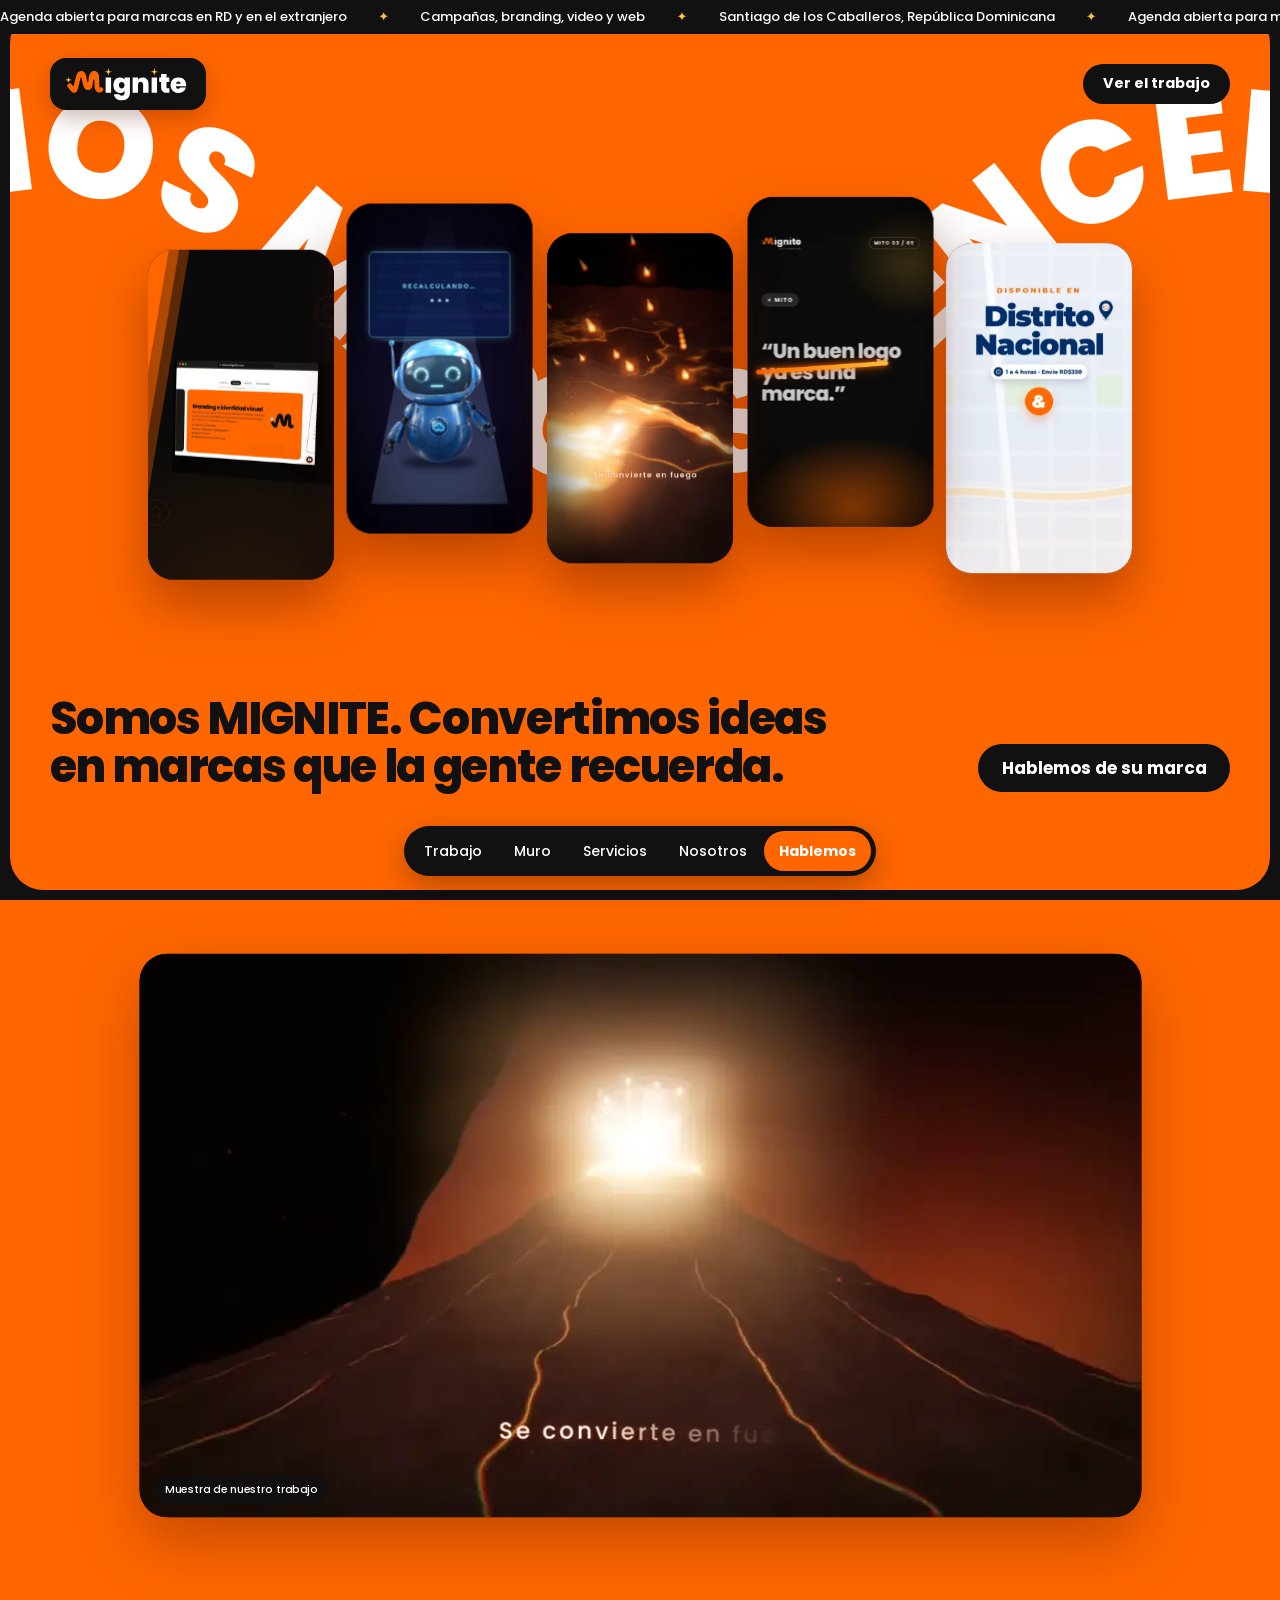
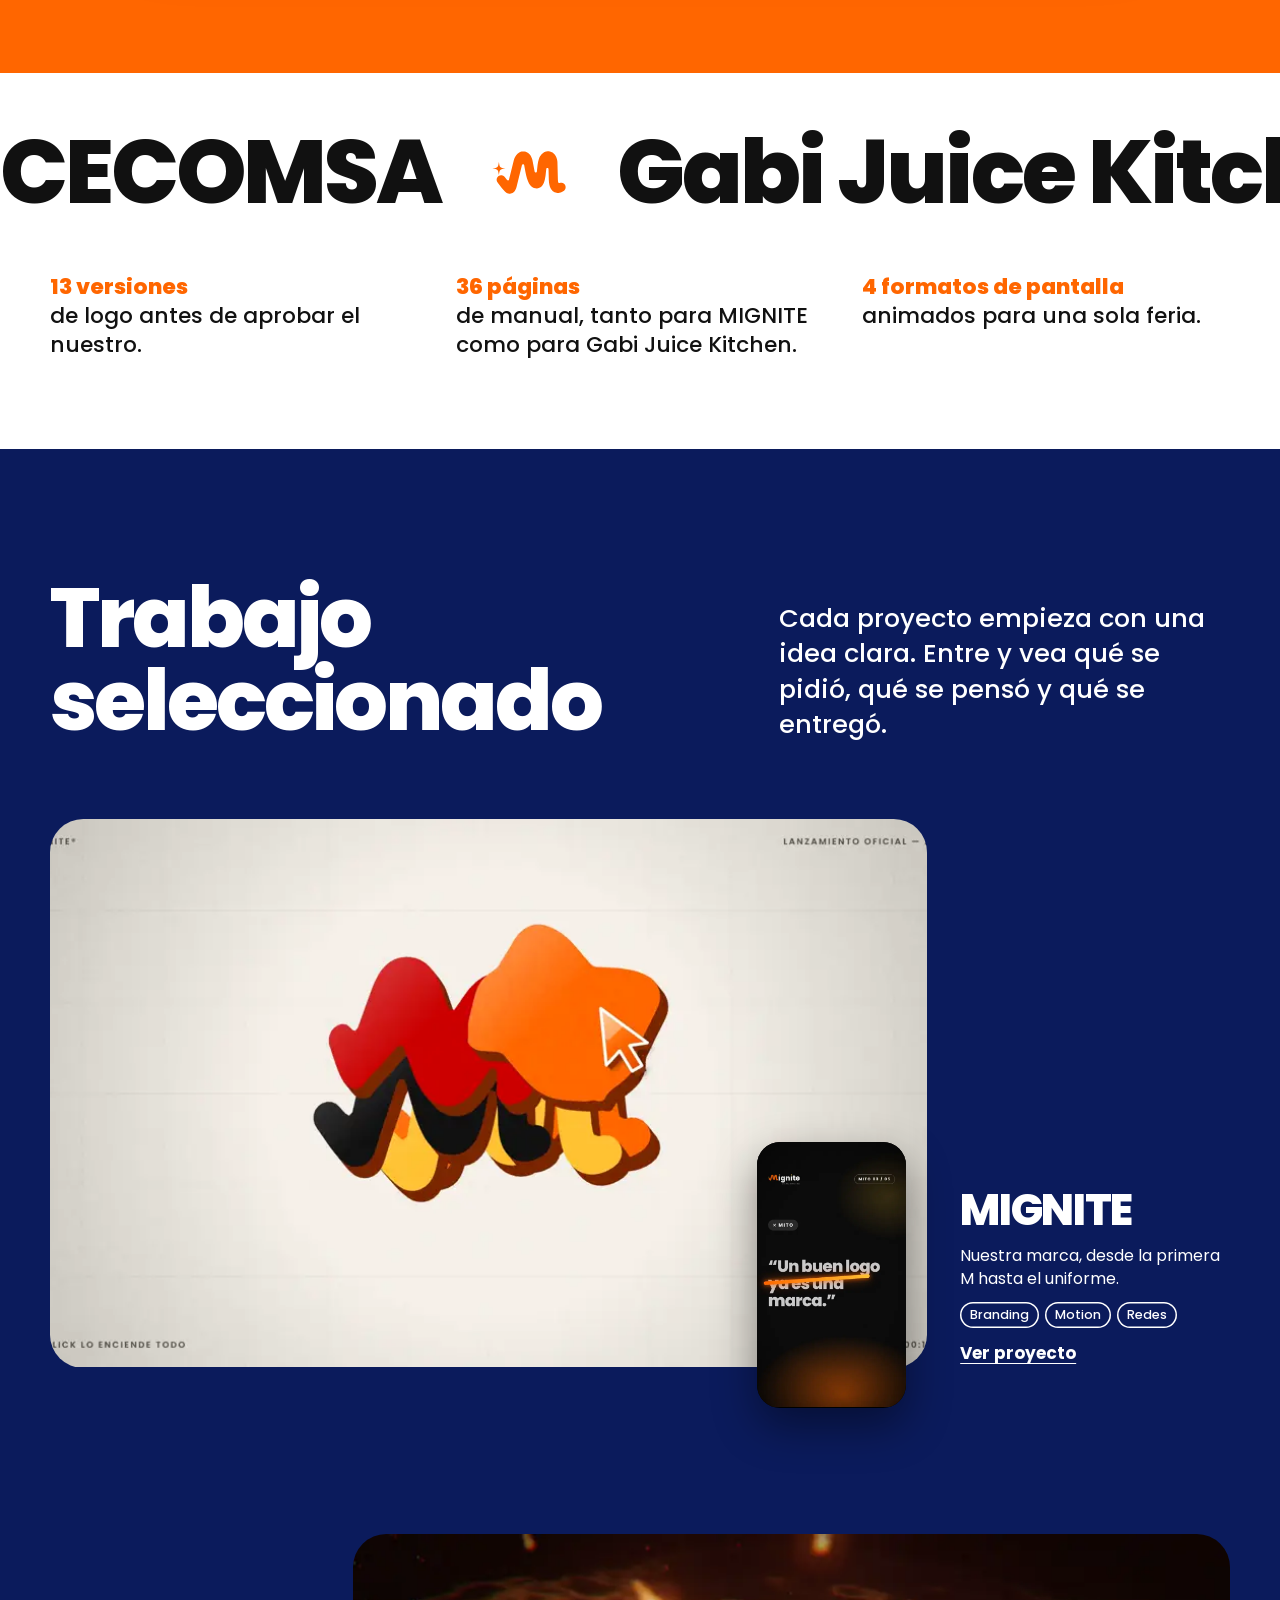
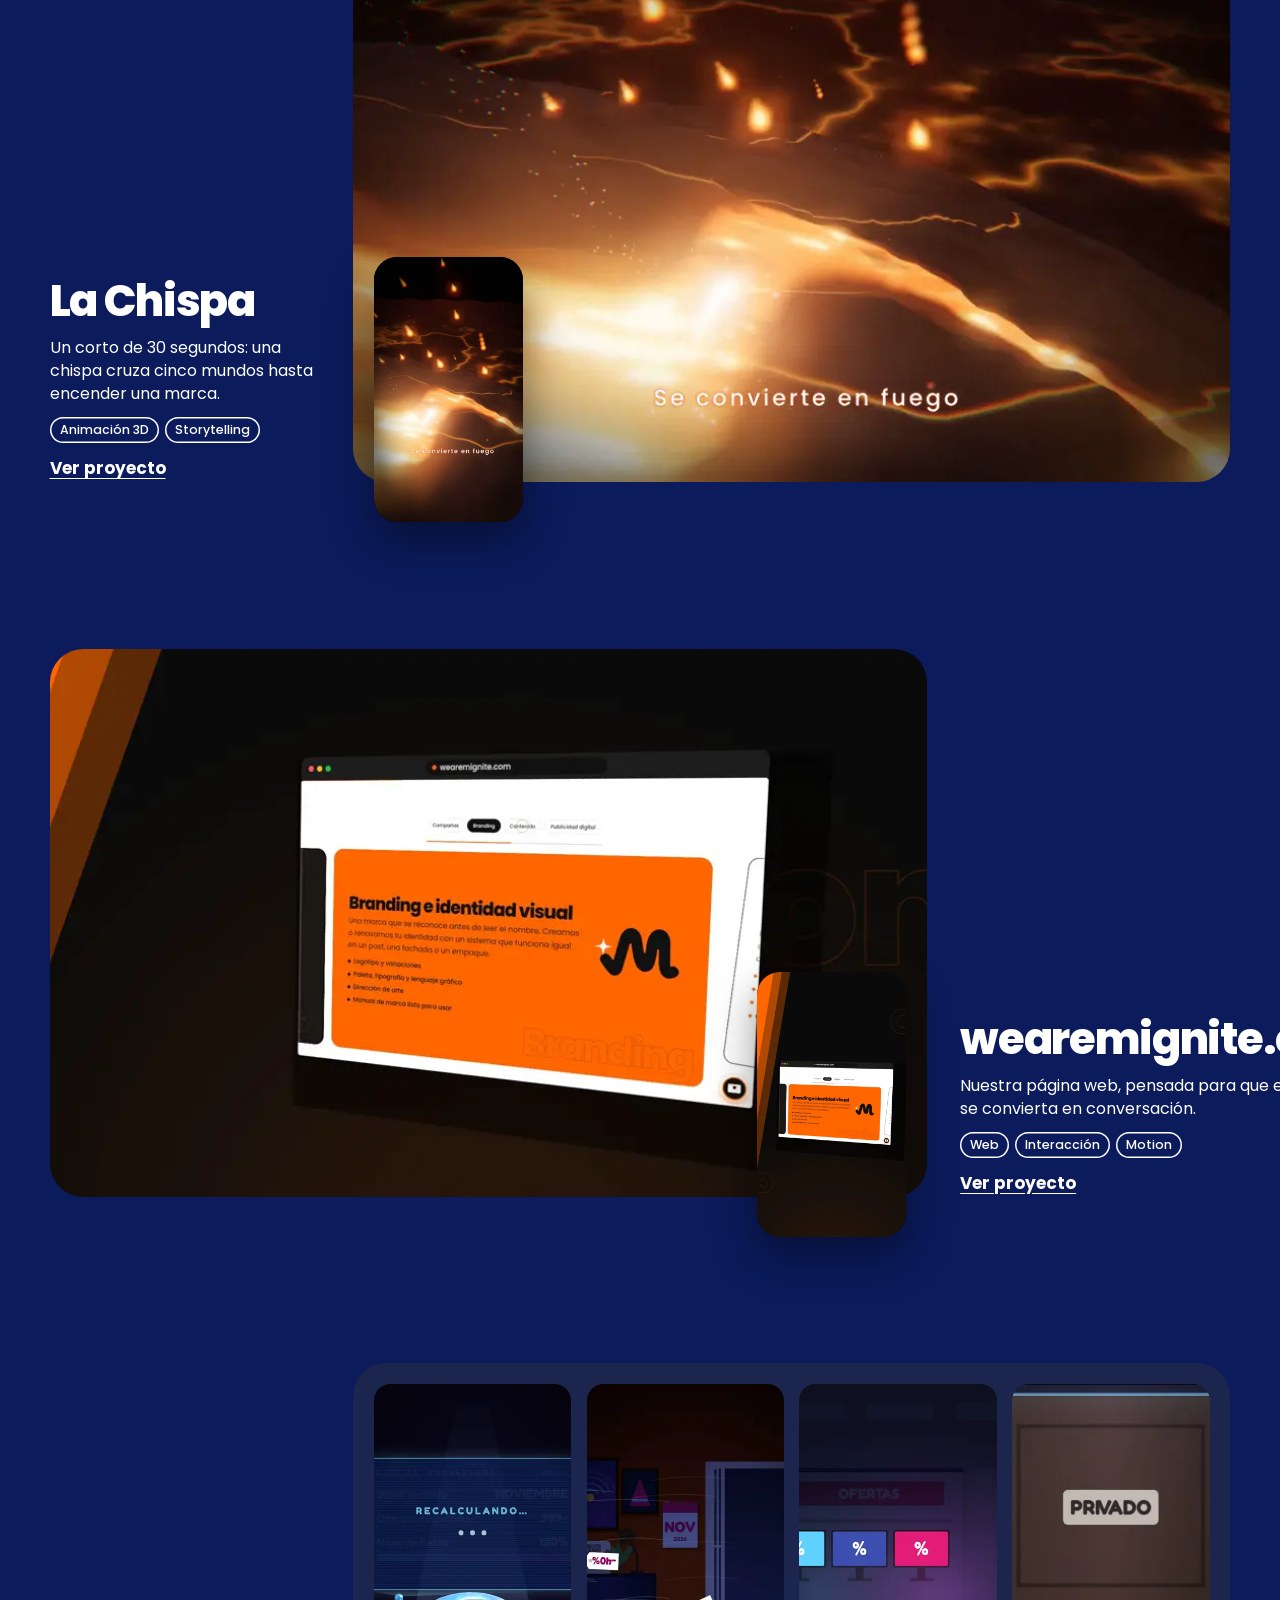
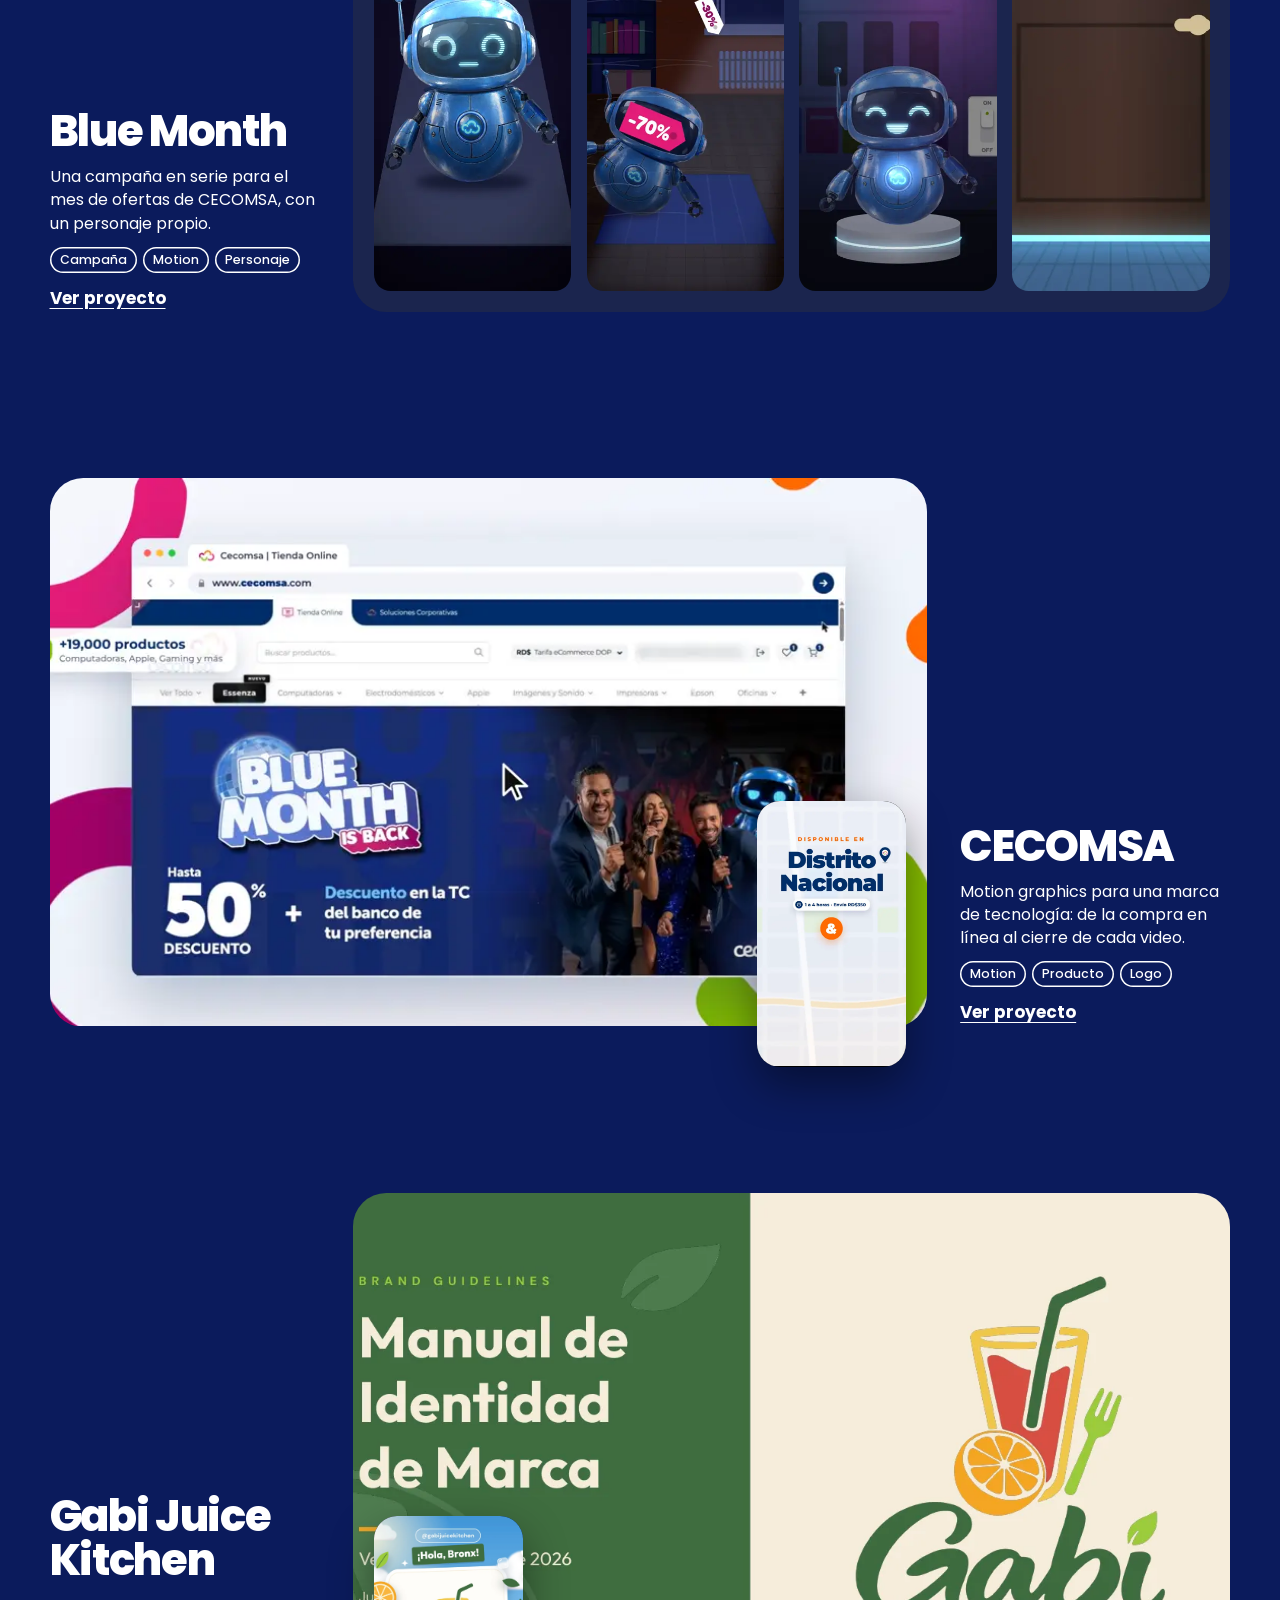
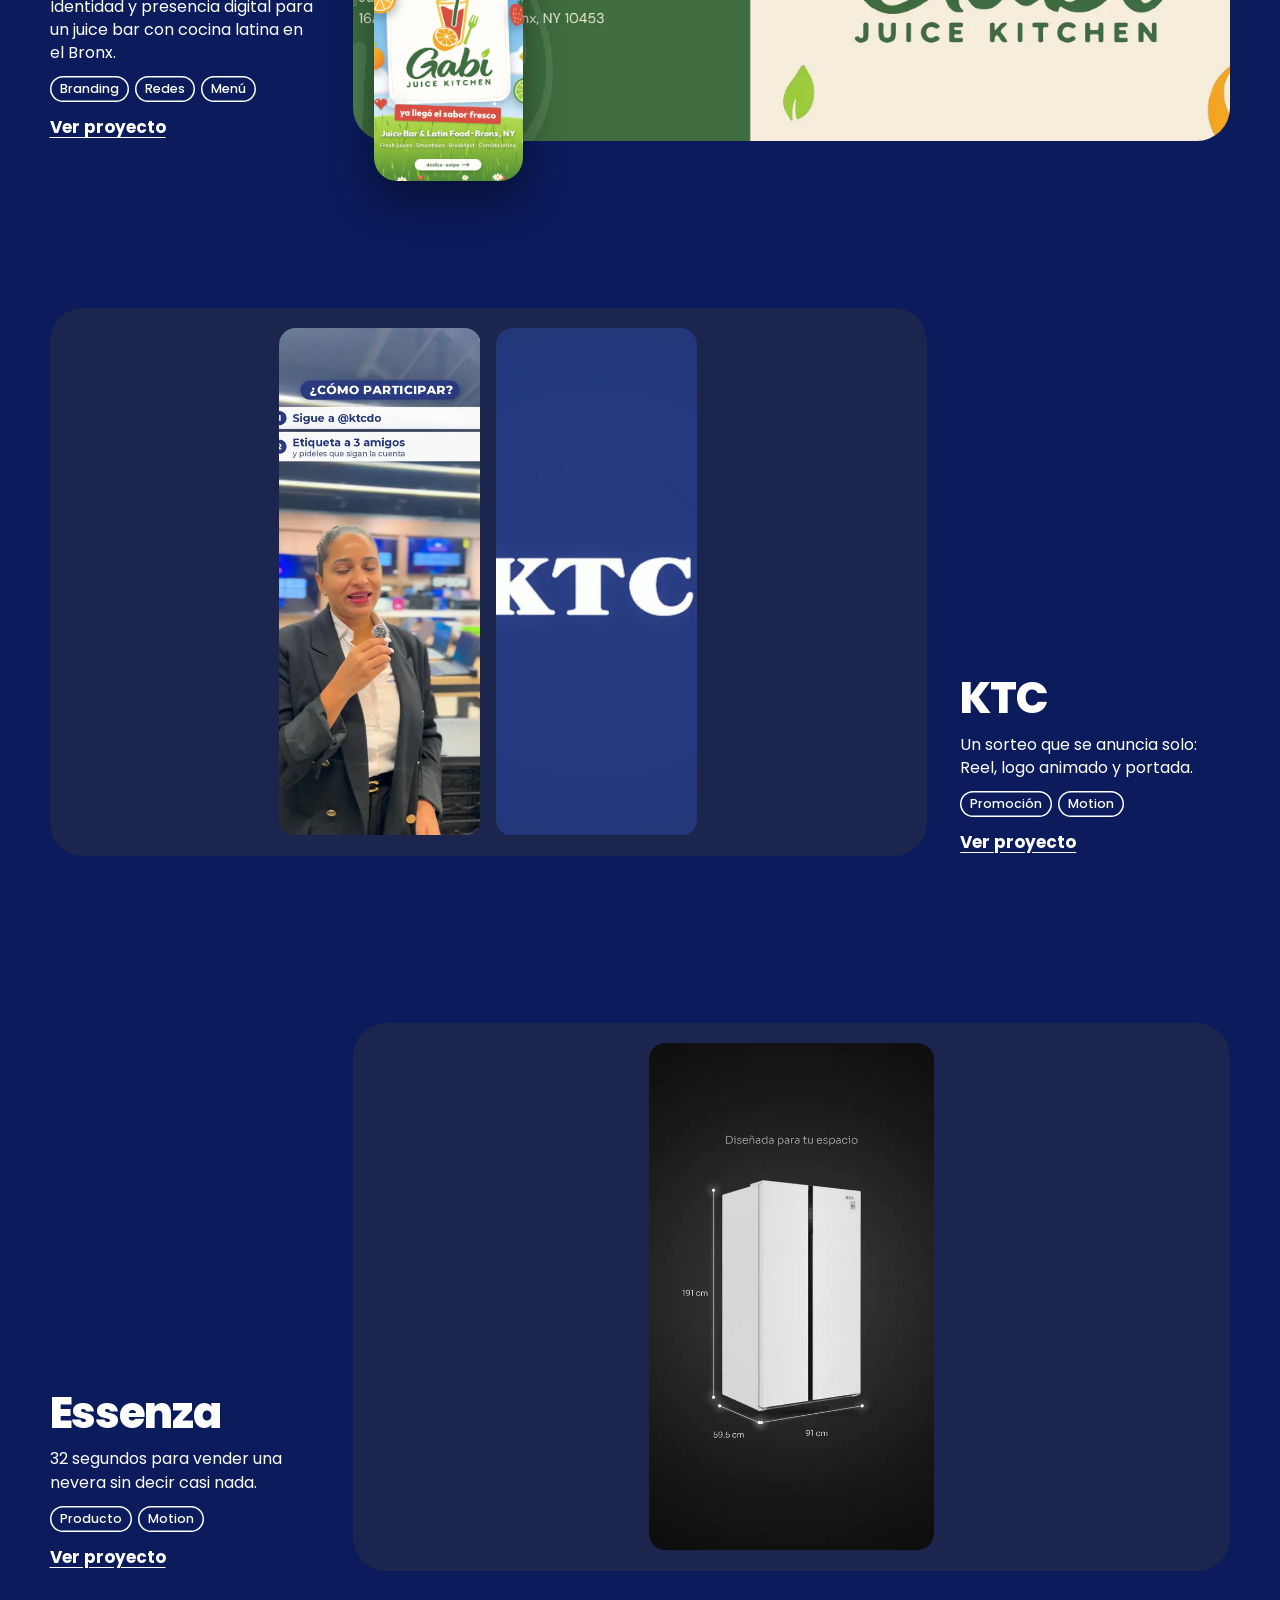
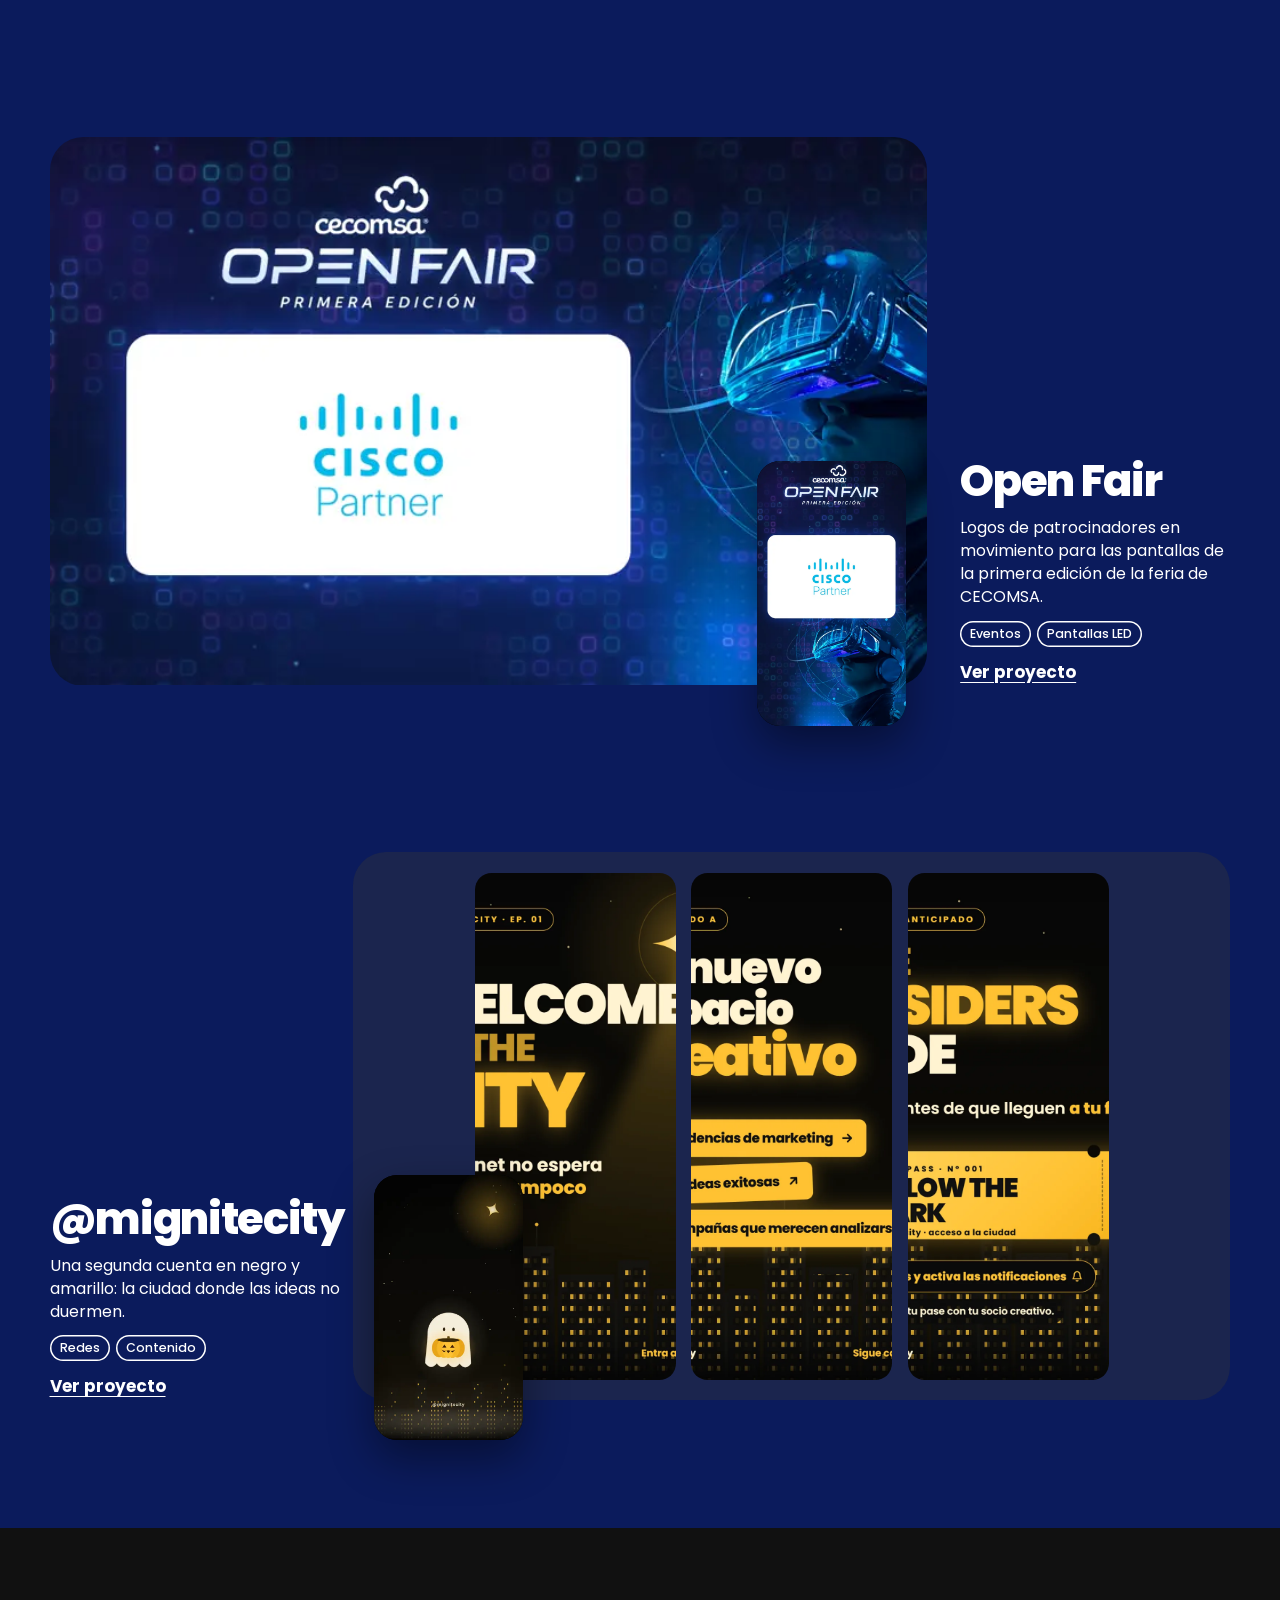
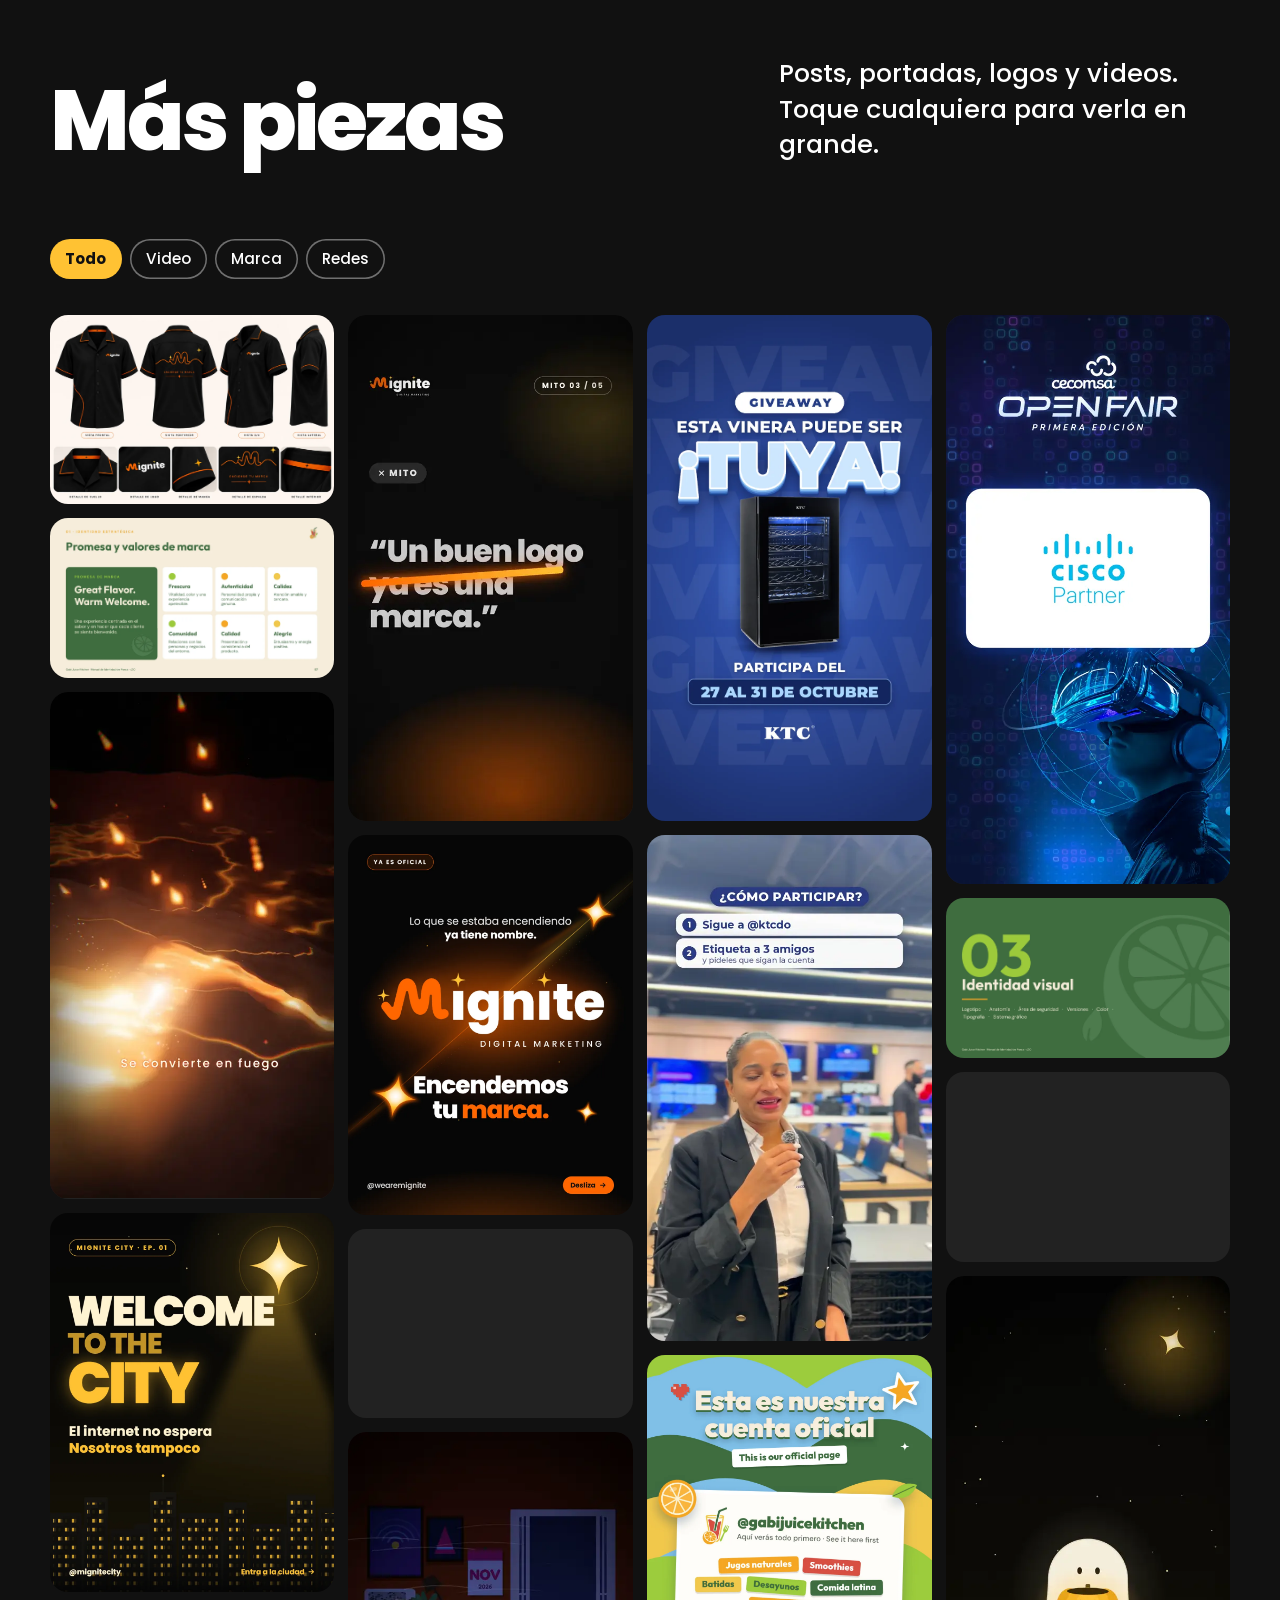
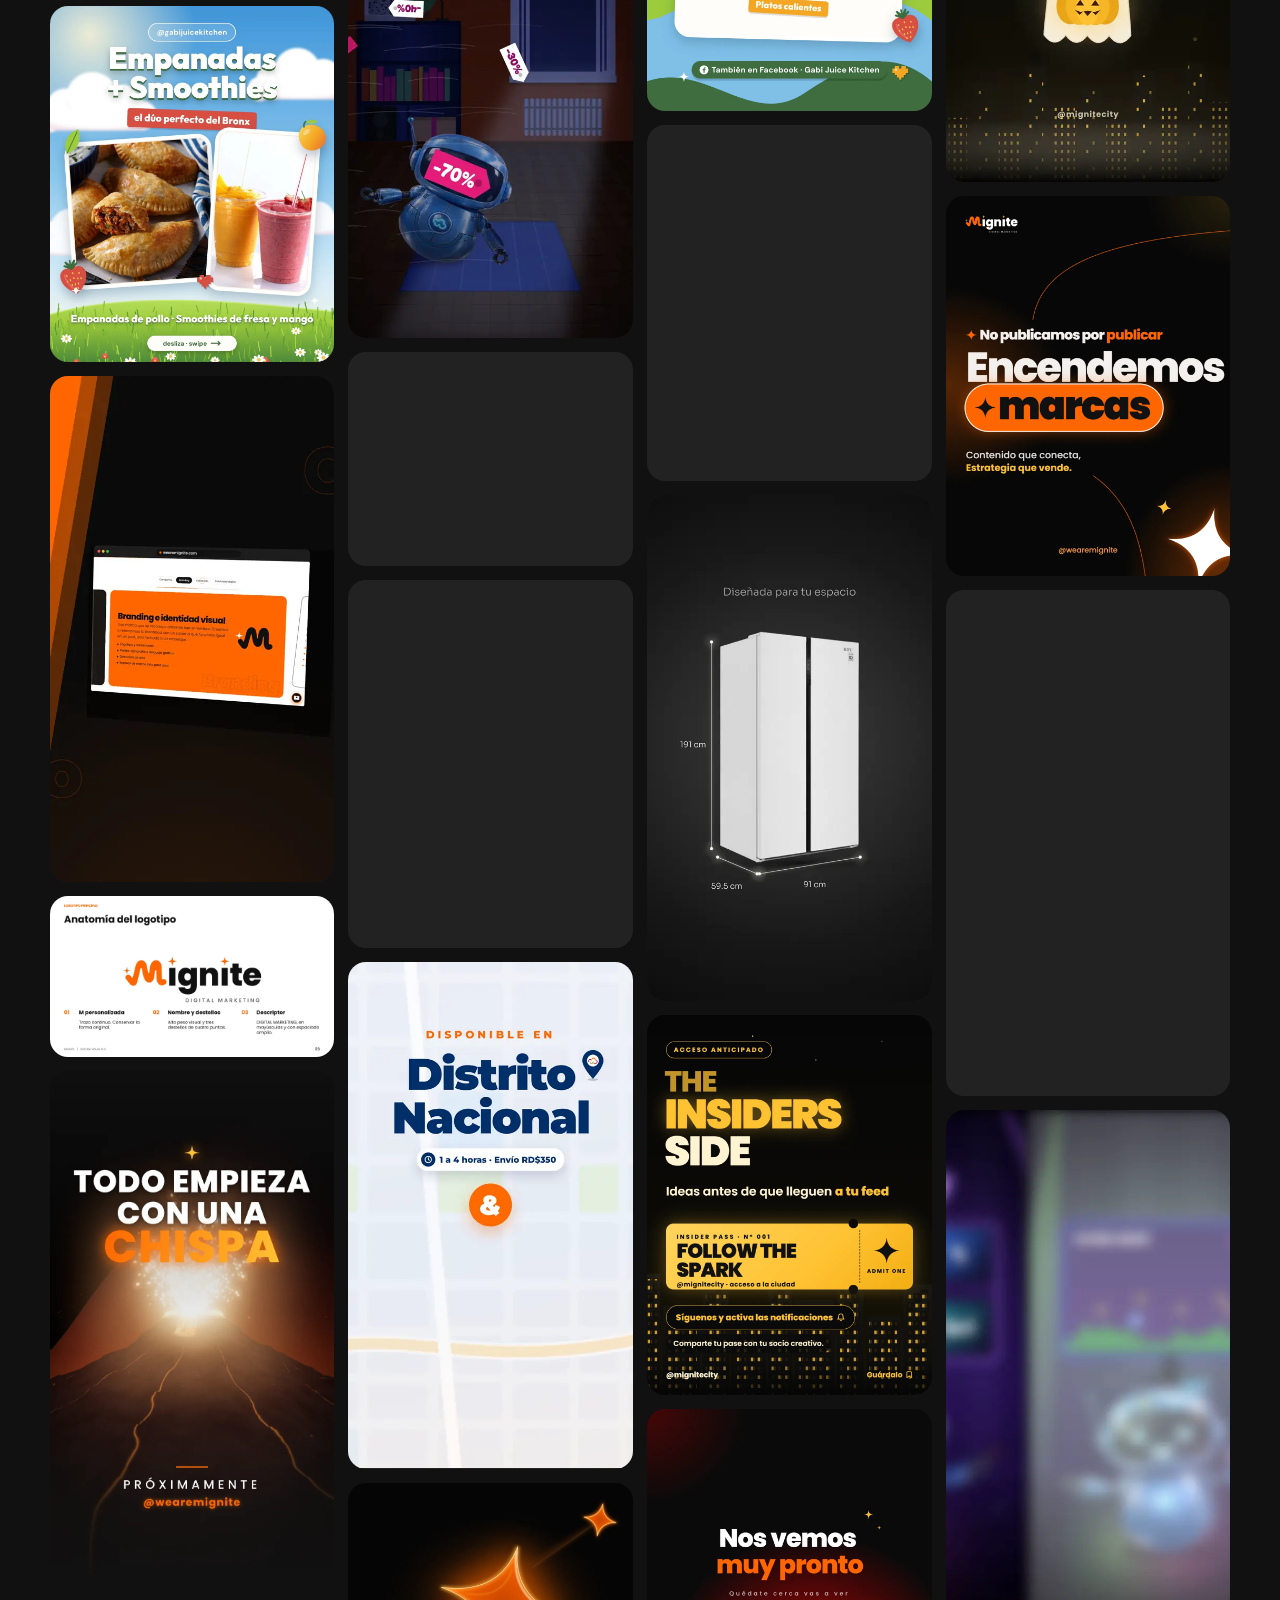
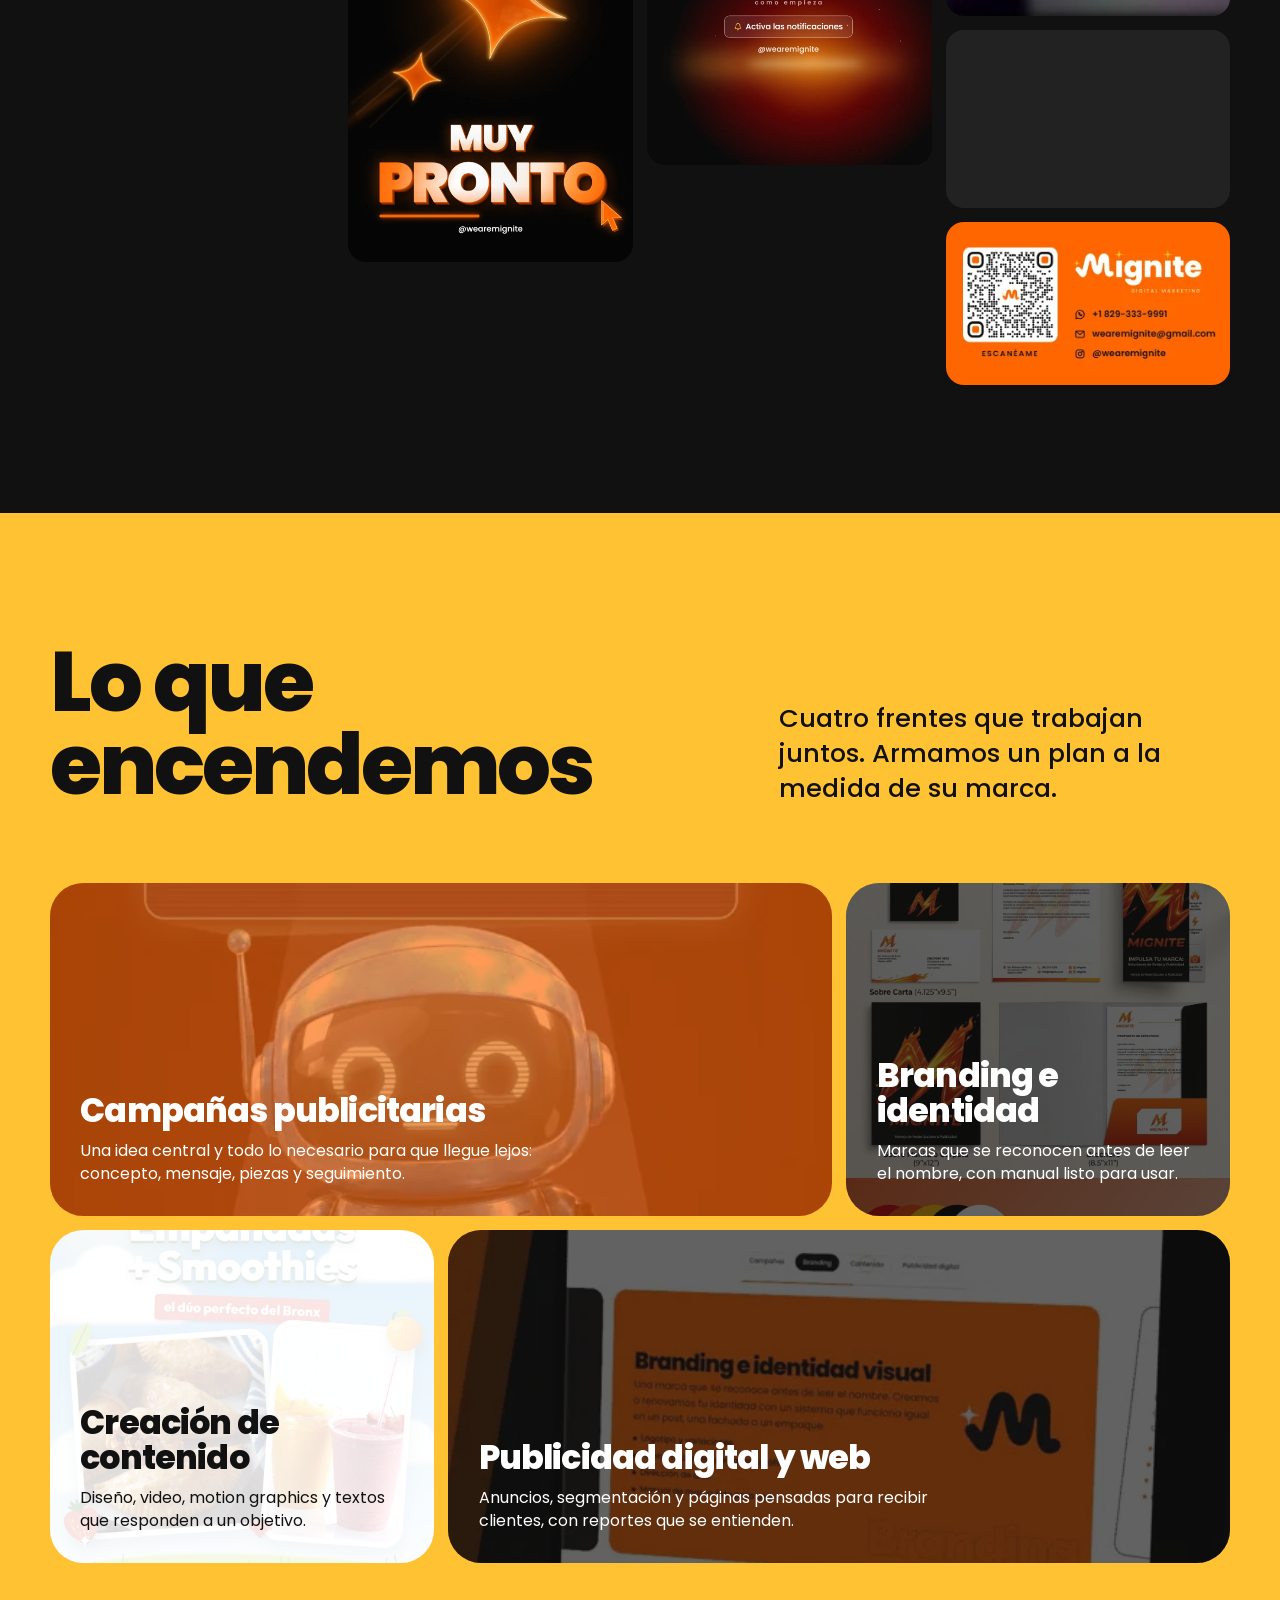
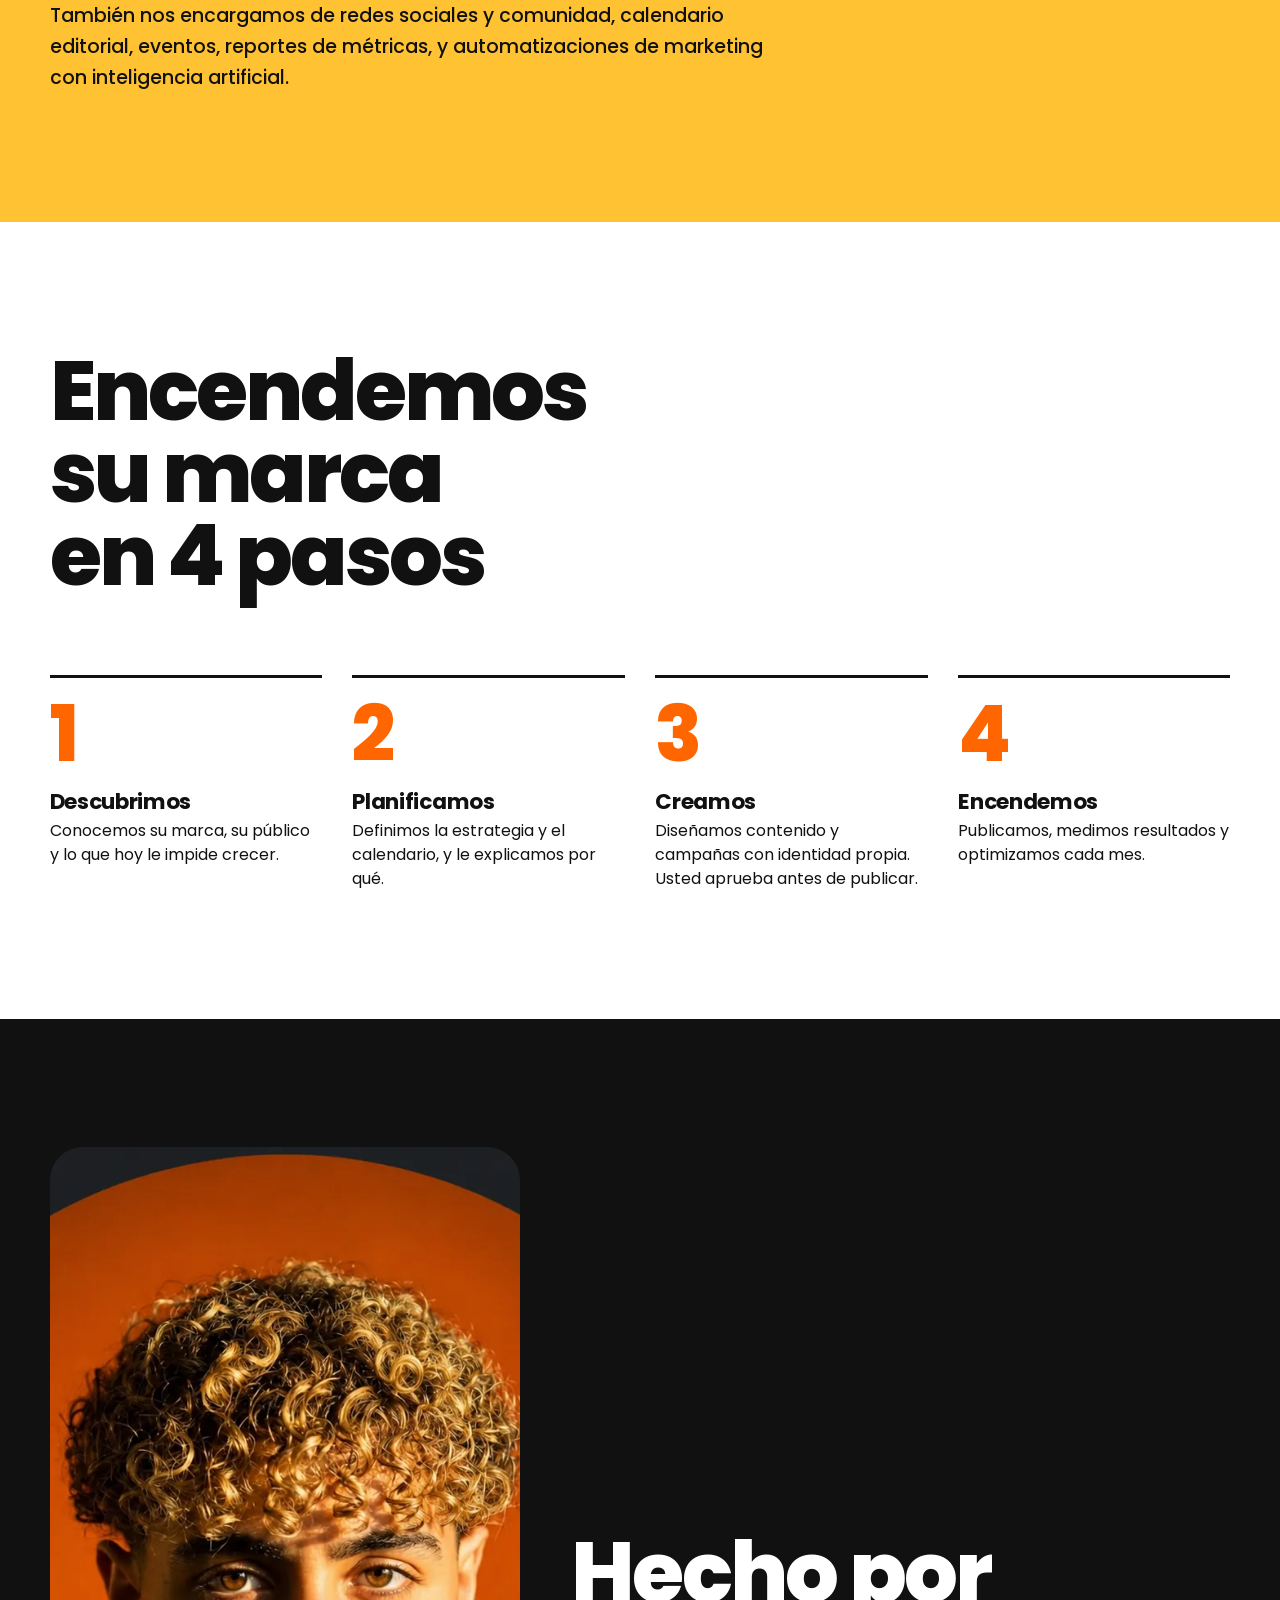
==== commit 82d5670b: "Portada: logo en carbon, texto separado y videos flotantes con efecto al cursor Co-Authored-By: Clau" ====
--- a/index.html
+++ b/index.html
@@ -9,11 +9,11 @@
 <link rel="preload" href="assets/fonts/Poppins-ExtraBold.woff2" as="font" type="font/woff2" crossorigin>
 <link rel="stylesheet" href="assets/site.css"><script type="application/ld+json">{"@context": "https://schema.org", "@type": "ProfessionalService", "name": "MIGNITE", "url": "https://wearemignite.com", "logo": "https://wearemignite.com/portafolio/assets/i/iso-color.svg", "email": "wearemignite@gmail.com", "telephone": "+1-829-333-9991", "description": "Agencia de marketing digital y publicidad en Santiago de los Caballeros, República Dominicana.", "address": {"@type": "PostalAddress", "addressLocality": "Santiago de los Caballeros", "addressCountry": "DO"}, "sameAs": ["https://www.instagram.com/wearemignite/", "https://www.linkedin.com/company/wearemignite"]}</script></head><body>
 <a class="skip" href="#trabajo">Ir al trabajo</a><div class="bezel" aria-hidden="true"></div><div class="ticker" aria-hidden="true"><div><span>Agenda abierta para marcas en RD y en el extranjero</span><i>✦</i><span>Campañas, branding, video y web</span><i>✦</i><span>Santiago de los Caballeros, República Dominicana</span><i>✦</i><span>Agenda abierta para marcas en RD y en el extranjero</span><i>✦</i><span>Campañas, branding, video y web</span><i>✦</i><span>Santiago de los Caballeros, República Dominicana</span><i>✦</i><span>Agenda abierta para marcas en RD y en el extranjero</span><i>✦</i><span>Campañas, branding, video y web</span><i>✦</i><span>Santiago de los Caballeros, República Dominicana</span><i>✦</i><span>Agenda abierta para marcas en RD y en el extranjero</span><i>✦</i><span>Campañas, branding, video y web</span><i>✦</i><span>Santiago de los Caballeros, República Dominicana</span><i>✦</i></div></div>
-<header class="top"><a class="brand" href="https://wearemignite.com" aria-label="MIGNITE"><img src="assets/i/wordmark-blanco.svg" alt="MIGNITE" width="900" height="250"></a><a class="btn solid" href="#trabajo">Ver el trabajo</a></header>
+<header class="top"><a class="brand tab" href="https://wearemignite.com" aria-label="MIGNITE"><img src="assets/i/wordmark-carbon.svg" alt="MIGNITE" width="900" height="250"></a><a class="btn solid" href="#trabajo">Ver el trabajo</a></header>
 <main>
 <section class="hero">
-<svg class="wave" viewBox="0 0 1600 900" preserveAspectRatio="xMidYMid slice" aria-hidden="true"><defs><path id="m" d="M-500,520 C-200,520 -150,190 170,190 C470,190 500,560 800,560 C1100,560 1130,190 1430,190 C1750,190 1800,520 2100,520 C2400,520 2450,190 2770,190 C3070,190 3100,560 3400,560 C3700,560 3730,190 4030,190 C4350,190 4400,520 4700,520"/></defs><text><textPath href="#m" startOffset="0">ENCENDEMOS MARCAS ✦ ENCENDEMOS MARCAS ✦ ENCENDEMOS MARCAS ✦ ENCENDEMOS MARCAS ✦ ENCENDEMOS MARCAS ✦ ENCENDEMOS MARCAS ✦</textPath></text></svg>
-<div class="deck" aria-hidden="true"><div class="tile"><video class="" muted loop playsinline preload="none" poster="assets/v/web-v.webp" data-src="assets/v/web-v-s.mp4" width="1080" height="1920" aria-hidden="true"></video></div><div class="tile"><video class="" muted loop playsinline preload="none" poster="assets/v/blue-teaser.webp" data-src="assets/v/blue-teaser-s.mp4" width="1080" height="1920" aria-hidden="true"></video></div><div class="tile"><video class="" muted loop playsinline preload="none" poster="assets/v/la-chispa-v.webp" data-src="assets/v/la-chispa-v-s.mp4" width="1080" height="1920" aria-hidden="true"></video></div><div class="tile"><video class="" muted loop playsinline preload="none" poster="assets/v/mito.webp" data-src="assets/v/mito-s.mp4" width="1080" height="1920" aria-hidden="true"></video></div><div class="tile"><video class="" muted loop playsinline preload="none" poster="assets/v/cec-delivery.webp" data-src="assets/v/cec-delivery-s.mp4" width="1080" height="1920" aria-hidden="true"></video></div></div>
+<svg class="wave" viewBox="0 0 1600 900" preserveAspectRatio="xMidYMid slice" aria-hidden="true"><defs><path id="m" d="M-500,430 C-200,430 -150,165 170,165 C470,165 500,470 800,470 C1100,470 1130,165 1430,165 C1750,165 1800,430 2100,430 C2400,430 2450,165 2770,165 C3070,165 3100,470 3400,470 C3700,470 3730,165 4030,165 C4350,165 4400,430 4700,430"/></defs><text><textPath href="#m" startOffset="0">ENCENDEMOS MARCAS ✦ ENCENDEMOS MARCAS ✦ ENCENDEMOS MARCAS ✦ ENCENDEMOS MARCAS ✦ ENCENDEMOS MARCAS ✦ ENCENDEMOS MARCAS ✦</textPath></text></svg>
+<div class="deck"><button class="tile" data-full="assets/v/web-v.mp4" data-t="wearemignite.com" aria-label="Ver video: wearemignite.com"><span class="float"><span class="tilt"><video class="" muted loop playsinline preload="none" poster="assets/v/web-v.webp" data-src="assets/v/web-v-s.mp4" width="1080" height="1920" aria-hidden="true"></video><span class="glare"></span></span></span></button><button class="tile" data-full="assets/v/blue-teaser.mp4" data-t="Blue Month" aria-label="Ver video: Blue Month"><span class="float"><span class="tilt"><video class="" muted loop playsinline preload="none" poster="assets/v/blue-teaser.webp" data-src="assets/v/blue-teaser-s.mp4" width="1080" height="1920" aria-hidden="true"></video><span class="glare"></span></span></span></button><button class="tile" data-full="assets/v/la-chispa-v.mp4" data-t="La Chispa" aria-label="Ver video: La Chispa"><span class="float"><span class="tilt"><video class="" muted loop playsinline preload="none" poster="assets/v/la-chispa-v.webp" data-src="assets/v/la-chispa-v-s.mp4" width="1080" height="1920" aria-hidden="true"></video><span class="glare"></span></span></span></button><button class="tile" data-full="assets/v/mito.mp4" data-t="Mito vs. Realidad" aria-label="Ver video: Mito vs. Realidad"><span class="float"><span class="tilt"><video class="" muted loop playsinline preload="none" poster="assets/v/mito.webp" data-src="assets/v/mito-s.mp4" width="1080" height="1920" aria-hidden="true"></video><span class="glare"></span></span></span></button><button class="tile" data-full="assets/v/cec-delivery.mp4" data-t="Delivery Express" aria-label="Ver video: Delivery Express"><span class="float"><span class="tilt"><video class="" muted loop playsinline preload="none" poster="assets/v/cec-delivery.webp" data-src="assets/v/cec-delivery-s.mp4" width="1080" height="1920" aria-hidden="true"></video><span class="glare"></span></span></span></button></div>
 <div class="hero-copy"><h1>Somos MIGNITE. Convertimos ideas en marcas que la gente recuerda.</h1>
 <div class="hero-cta"><a class="btn solid" href="https://wa.me/18293339991?text=Hola%20MIGNITE%2C%20vi%20su%20portafolio%20y%20quisiera%20hablar%20de%20mi%20marca." target="_blank" rel="noopener">Hablemos de su marca</a></div></div>
 </section>
--- a/assets/site.css
+++ b/assets/site.css
@@ -37,6 +37,8 @@
 /* Cabecera */
 .top{position:absolute;z-index:50;left:0;right:0;display:flex;align-items:center;justify-content:space-between;gap:16px;padding:calc(var(--bez) + 14px) calc(var(--gut) + 6px) 0}
 .top .brand img{height:clamp(30px,3.2vw,42px);width:auto}
+.top .tab{display:block;background:var(--carbon);padding:9px 18px 9px 14px;border-radius:16px;box-shadow:0 8px 22px rgba(90,25,0,.3)}
+.top .tab img{height:clamp(28px,2.7vw,36px)}
 .dock{position:fixed;z-index:70;left:50%;bottom:calc(var(--bez) + 14px);transform:translateX(-50%);display:flex;align-items:center;gap:2px;background:var(--carbon);color:#fff;border-radius:999px;padding:5px;box-shadow:0 10px 30px rgba(0,0,0,.28);max-width:calc(100vw - 32px)}
 .dock a{padding:9px 15px;border-radius:999px;font-size:.875rem;font-weight:500;text-decoration:none;white-space:nowrap}
 .dock a:hover{background:rgba(255,255,255,.14)}
@@ -50,20 +52,29 @@
 .top .btn{font-size:.9rem}
 
 /* Hero */
-.hero{position:relative;min-height:calc(100svh - 34px);display:grid;grid-template-rows:1fr auto;overflow:hidden;background:var(--ignicion);color:#fff;padding-bottom:clamp(76px,9vh,100px)}
+.hero{position:relative;min-height:calc(100svh - 34px);display:grid;grid-template-rows:1fr auto;overflow:hidden;background:var(--ignicion);color:#fff;padding-bottom:clamp(100px,12vh,120px)}
 .wave{position:absolute;inset:0;width:100%;height:100%;pointer-events:none}
 .wave text{font:800 150px Poppins,sans-serif;fill:#fff;letter-spacing:-4px}
-.deck{position:relative;align-self:center;justify-self:center;width:min(92vw,980px);height:clamp(220px,46vh,430px);margin-top:clamp(64px,9vh,90px)}
-.tile{position:absolute;left:50%;top:50%;width:clamp(120px,17vw,220px);aspect-ratio:9/16;margin-left:calc(clamp(120px,17vw,220px)/-2);border-radius:clamp(16px,2vw,28px);overflow:hidden;background:var(--carbon);box-shadow:0 24px 50px rgba(90,25,0,.42);transform:translate(-0%,-50%) rotate(0) scale(.9);transition:transform 1.1s var(--ease);will-change:transform}
-.tile video,.tile img{width:100%;height:100%;object-fit:cover}
-.is-in .tile{transform:translate(calc(var(--x)*1%),-50%) translate(calc(var(--mx,0)*var(--d)*1px),calc(var(--my,0)*var(--d)*1px)) rotate(calc(var(--a)*1deg))}
-.tile:nth-child(1){--x:-190;--a:-13;--d:-16;z-index:1}
-.tile:nth-child(2){--x:-98;--a:-6;--d:-9;z-index:2}
-.tile:nth-child(3){--x:0;--a:0;--d:6;z-index:3}
-.tile:nth-child(4){--x:98;--a:6;--d:-9;z-index:2}
-.tile:nth-child(5){--x:190;--a:13;--d:-16;z-index:1}
-.hero-copy{position:relative;z-index:5;padding:0 calc(var(--gut) + 6px);display:grid;grid-template-columns:minmax(0,1.5fr) auto;gap:clamp(20px,3vw,48px);align-items:end}
-.hero h1{color:var(--carbon);font-size:var(--h1);font-weight:800;line-height:1.05;letter-spacing:-.03em;max-width:21ch;text-wrap:balance}
+.deck{--tw:clamp(112px,min(14.5vw,25svh),210px);position:relative;z-index:4;align-self:center;justify-self:center;width:min(94vw,1120px);height:calc(var(--tw)*1.78 + 36px);margin-top:clamp(70px,9vh,92px)}
+.tile{position:absolute;left:50%;top:50%;width:var(--tw);aspect-ratio:9/16;margin-left:calc(var(--tw)/-2);padding:0;display:block;transform:translateY(-50%) scale(.82);transition:transform 1.1s var(--ease);will-change:transform;z-index:var(--z);cursor:pointer}
+.is-in .tile{transform:translate(calc(var(--x)*1%),calc(var(--y)*1% - 50%)) translate(calc(var(--mx,0)*var(--d)*1px),calc(var(--my,0)*var(--d)*1px))}
+.tile:nth-child(1){--x:-215;--y:9;--a:-9;--d:-18;--z:1;--t:7.2s;--w:0s}
+.tile:nth-child(2){--x:-108;--y:-5;--a:-4;--d:-10;--z:2;--t:6.1s;--w:-2.4s}
+.tile:nth-child(3){--x:0;--y:4;--a:1;--d:7;--z:3;--t:6.8s;--w:-1.1s}
+.tile:nth-child(4){--x:108;--y:-7;--a:4;--d:-10;--z:2;--t:5.8s;--w:-3.3s}
+.tile:nth-child(5){--x:215;--y:7;--a:10;--d:-18;--z:1;--t:7.6s;--w:-4.6s}
+.tile:hover,.tile:focus-visible,.tile.lit{z-index:10}
+.float{display:block;width:100%;height:100%;animation:drift var(--t) ease-in-out var(--w) infinite alternate}
+@keyframes drift{from{transform:translateY(-3.2%) rotate(calc(var(--a)*1deg - 1.6deg))}to{transform:translateY(3.2%) rotate(calc(var(--a)*1deg + 1.6deg))}}
+.tilt{position:relative;display:block;width:100%;height:100%;border-radius:clamp(16px,2vw,28px);overflow:hidden;background:var(--carbon);box-shadow:0 26px 50px rgba(90,25,0,.42);transform:perspective(760px) rotateX(calc(var(--rx,0)*1deg)) rotateY(calc(var(--ry,0)*1deg)) scale(var(--zoom,1));transition:transform .28s var(--ease),box-shadow .3s,filter .3s}
+.tilt video{width:100%;height:100%;object-fit:cover}
+.glare{position:absolute;inset:0;opacity:0;mix-blend-mode:screen;background:radial-gradient(circle at var(--gx,50%) var(--gy,50%),rgba(255,226,150,.85),rgba(255,102,0,.32) 34%,transparent 62%);transition:opacity .3s}
+.tile:hover .tilt,.tile:focus-visible .tilt,.tile.lit .tilt{--zoom:1.16;box-shadow:0 0 0 3px var(--chispa),0 0 34px 6px rgba(255,194,51,.8),0 30px 70px rgba(90,25,0,.55)}
+.tile:hover .glare,.tile.lit .glare{opacity:1}
+.deck:hover .tile:not(:hover) .tilt{filter:saturate(.55) brightness(.7)}
+.spark{position:absolute;left:0;top:0;width:var(--sz);height:var(--sz);background:var(--chispa);pointer-events:none;z-index:12;clip-path:polygon(50% 0,61% 39%,100% 50%,61% 61%,50% 100%,39% 61%,0 50%,39% 39%)}
+.hero-copy{position:relative;z-index:5;padding:clamp(26px,4.4vh,46px) calc(var(--gut) + 6px) 0;display:grid;grid-template-columns:minmax(0,1.5fr) auto;gap:clamp(20px,3vw,48px);align-items:end}
+.hero h1{color:var(--carbon);font-size:clamp(1.9rem,3.5vw,3.3rem);font-weight:800;line-height:1.08;letter-spacing:-.03em;max-width:32ch;text-wrap:balance}
 .hero-cta{display:flex;flex-wrap:wrap;gap:10px;justify-content:flex-end}
 
 /* Reel */
@@ -206,13 +217,15 @@
   .story{grid-template-columns:1fr}
   .top .btn{display:none}
   .dock a{padding:9px 11px;font-size:.8125rem}
+  .deck{--tw:clamp(104px,29vw,170px)}
   .tile:nth-child(1),.tile:nth-child(5){display:none}
-  .tile:nth-child(2){--x:-72}.tile:nth-child(4){--x:72}
+  .tile:nth-child(2){--x:-92}.tile:nth-child(4){--x:92}
 }
 @media (max-width:440px){.dock a{padding:8px 10px;font-size:.78rem}.dock a.hide-s{display:none}}
 @media (prefers-reduced-motion:reduce){
   html{scroll-behavior:auto}
   *,*::before,*::after{animation:none!important;transition:none!important}
-  .is-in .tile,.tile{transform:translate(calc(var(--x)*1%),-50%) rotate(calc(var(--a)*1deg))}
+  .is-in .tile,.tile{transform:translate(calc(var(--x)*1%),calc(var(--y)*1% - 50%))}
+  .float{transform:rotate(calc(var(--a)*1deg))}
   .reel-frame{transform:none}
 }
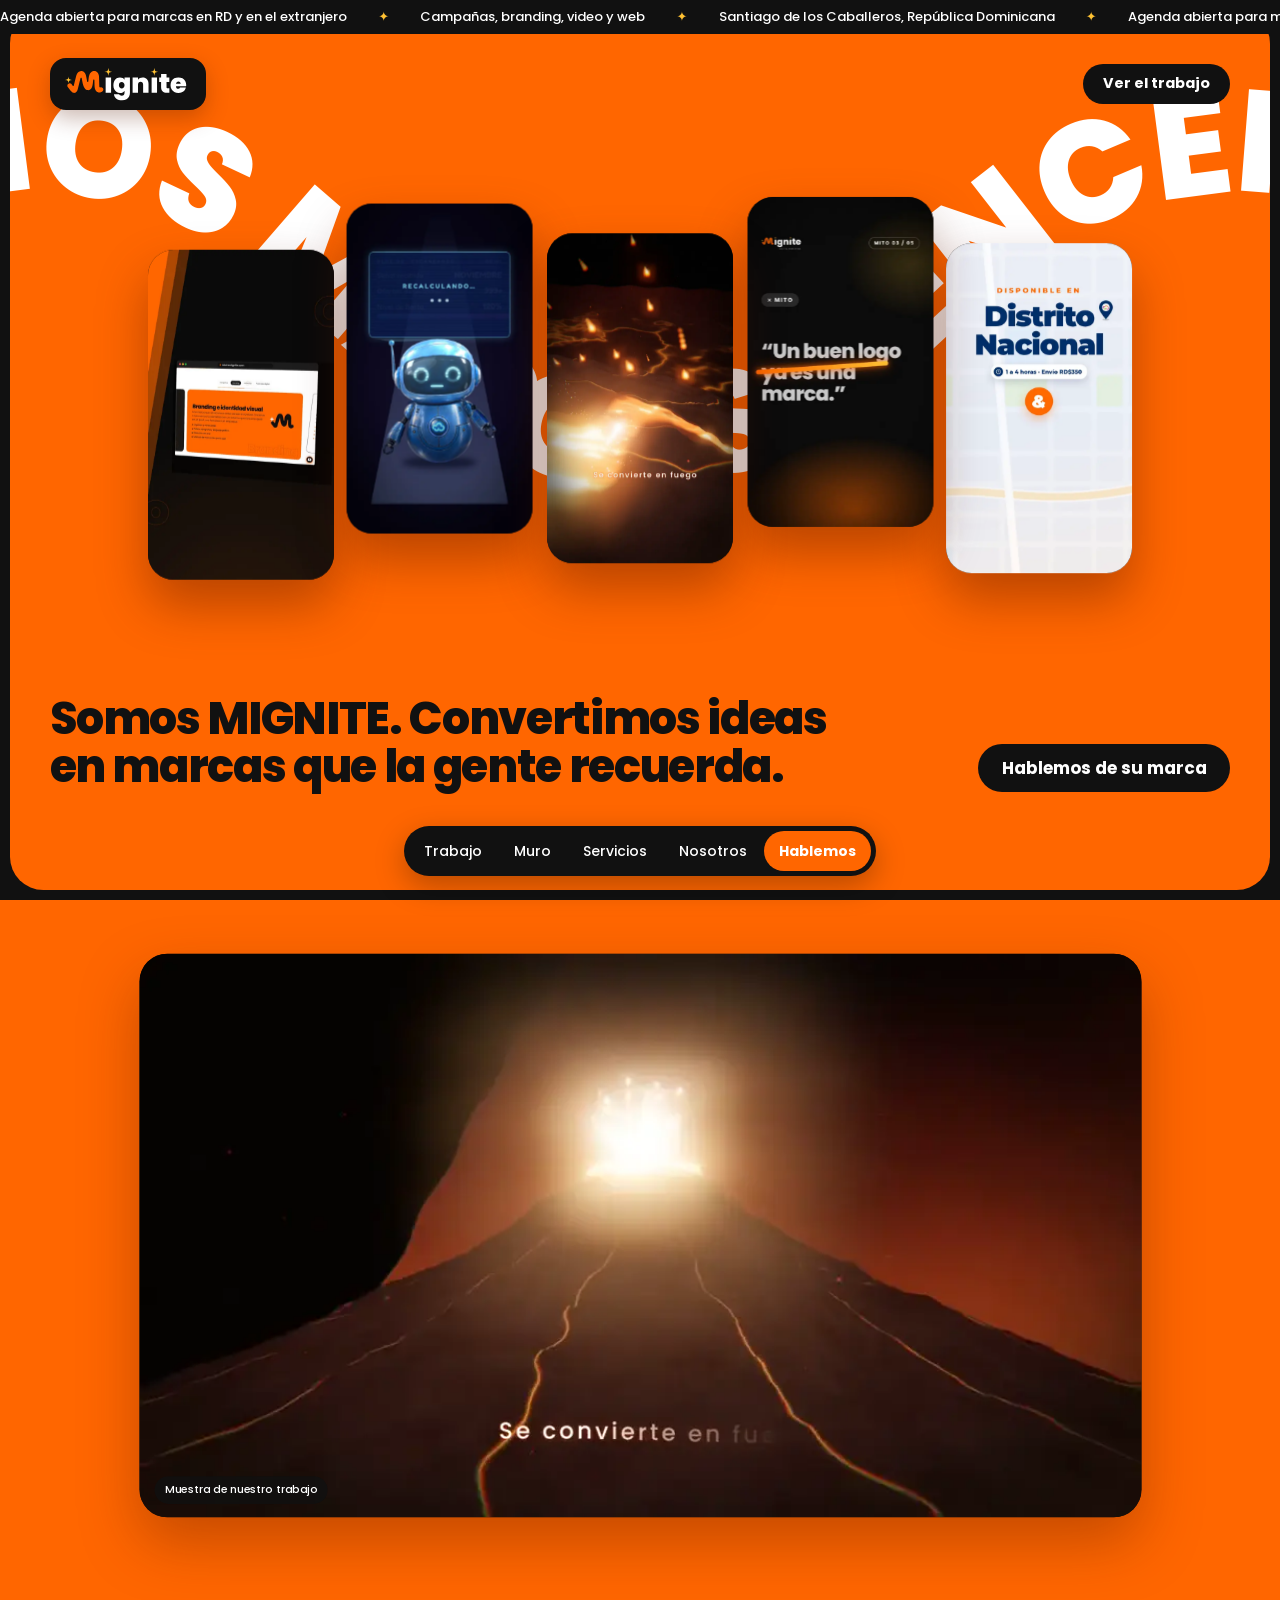
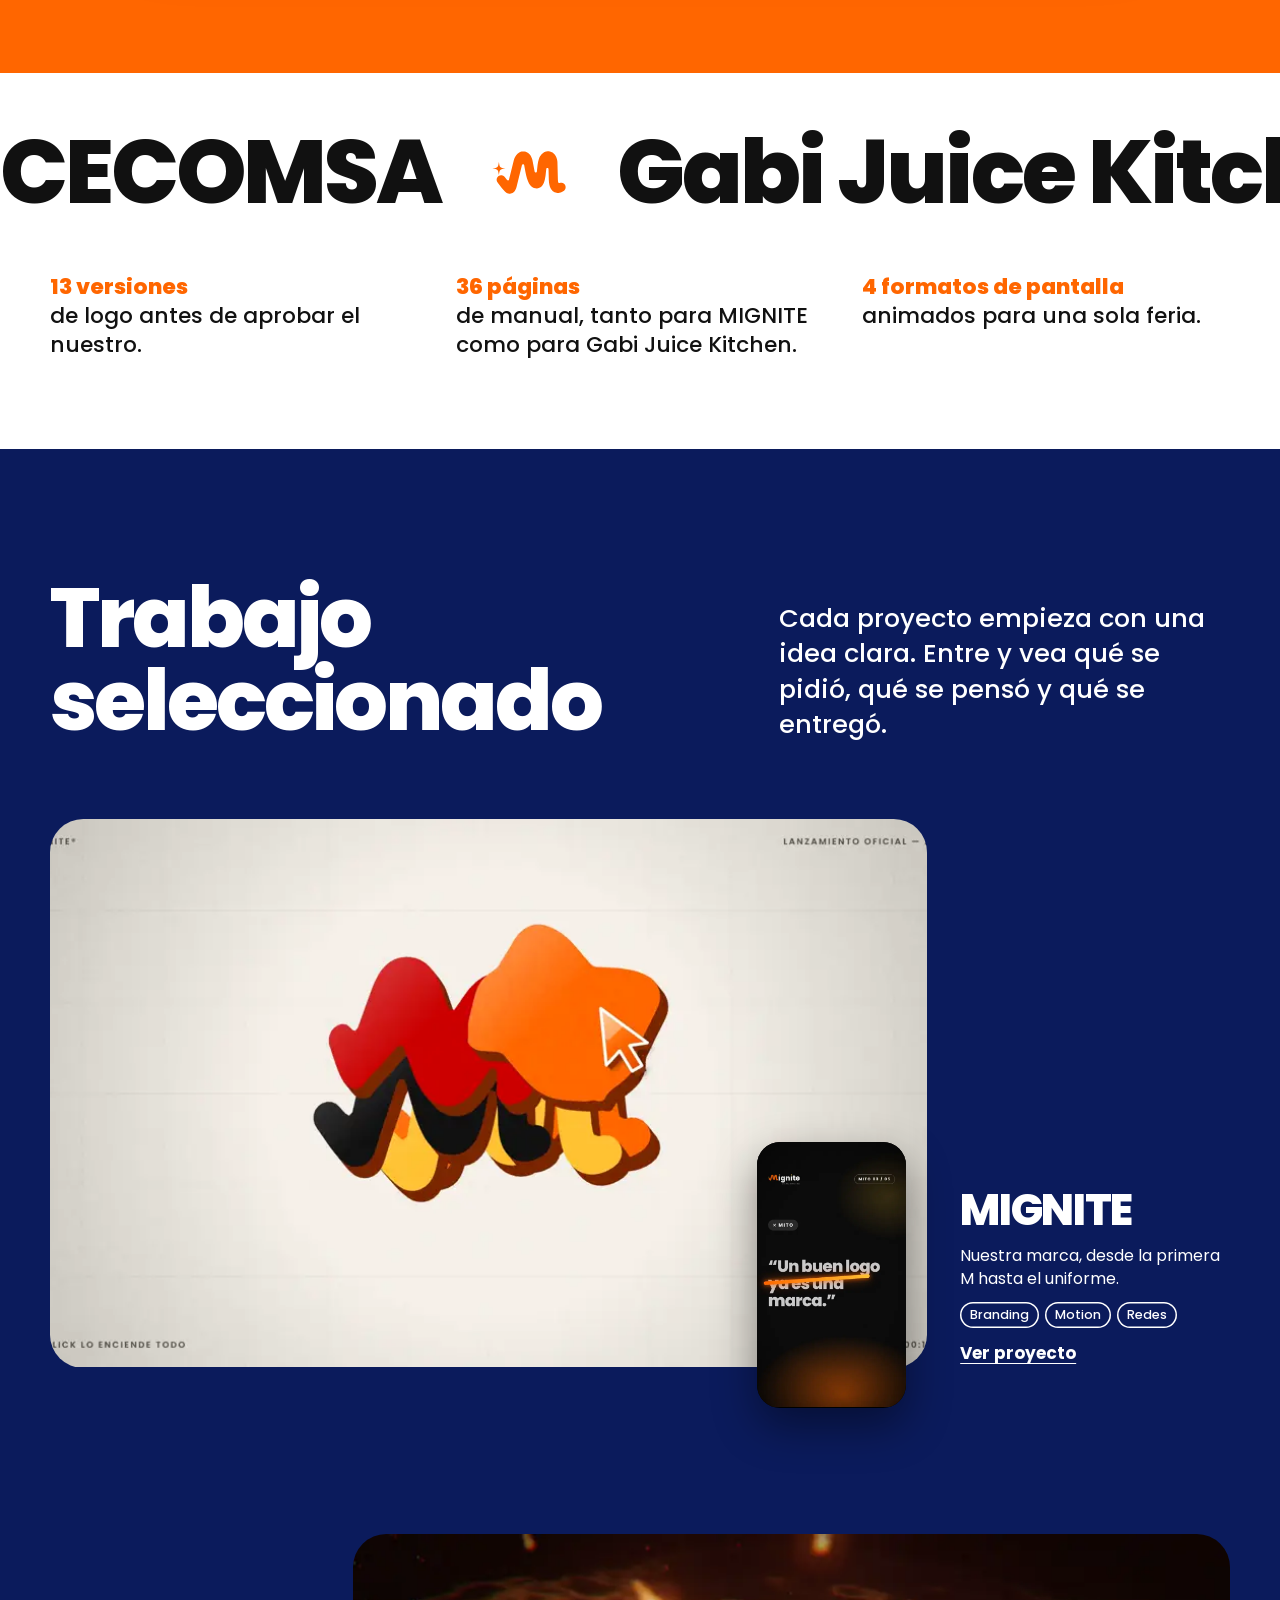
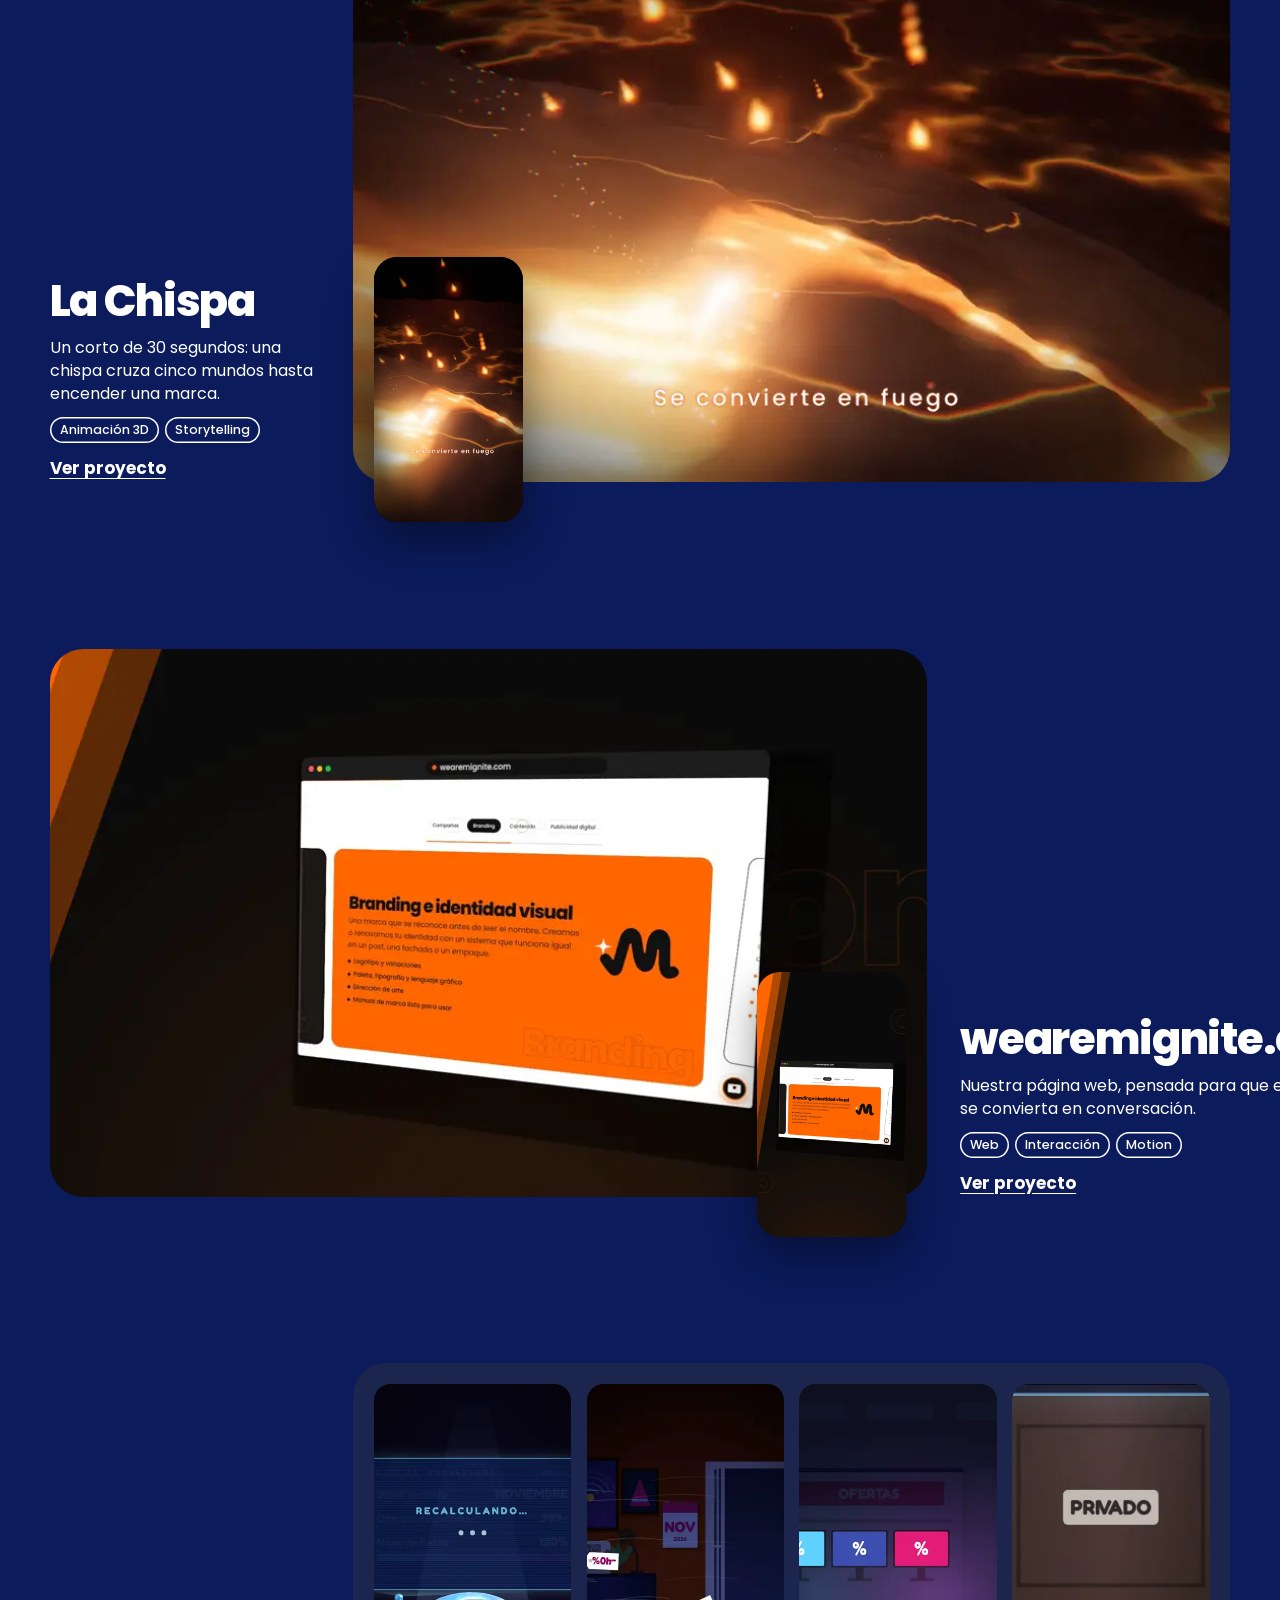
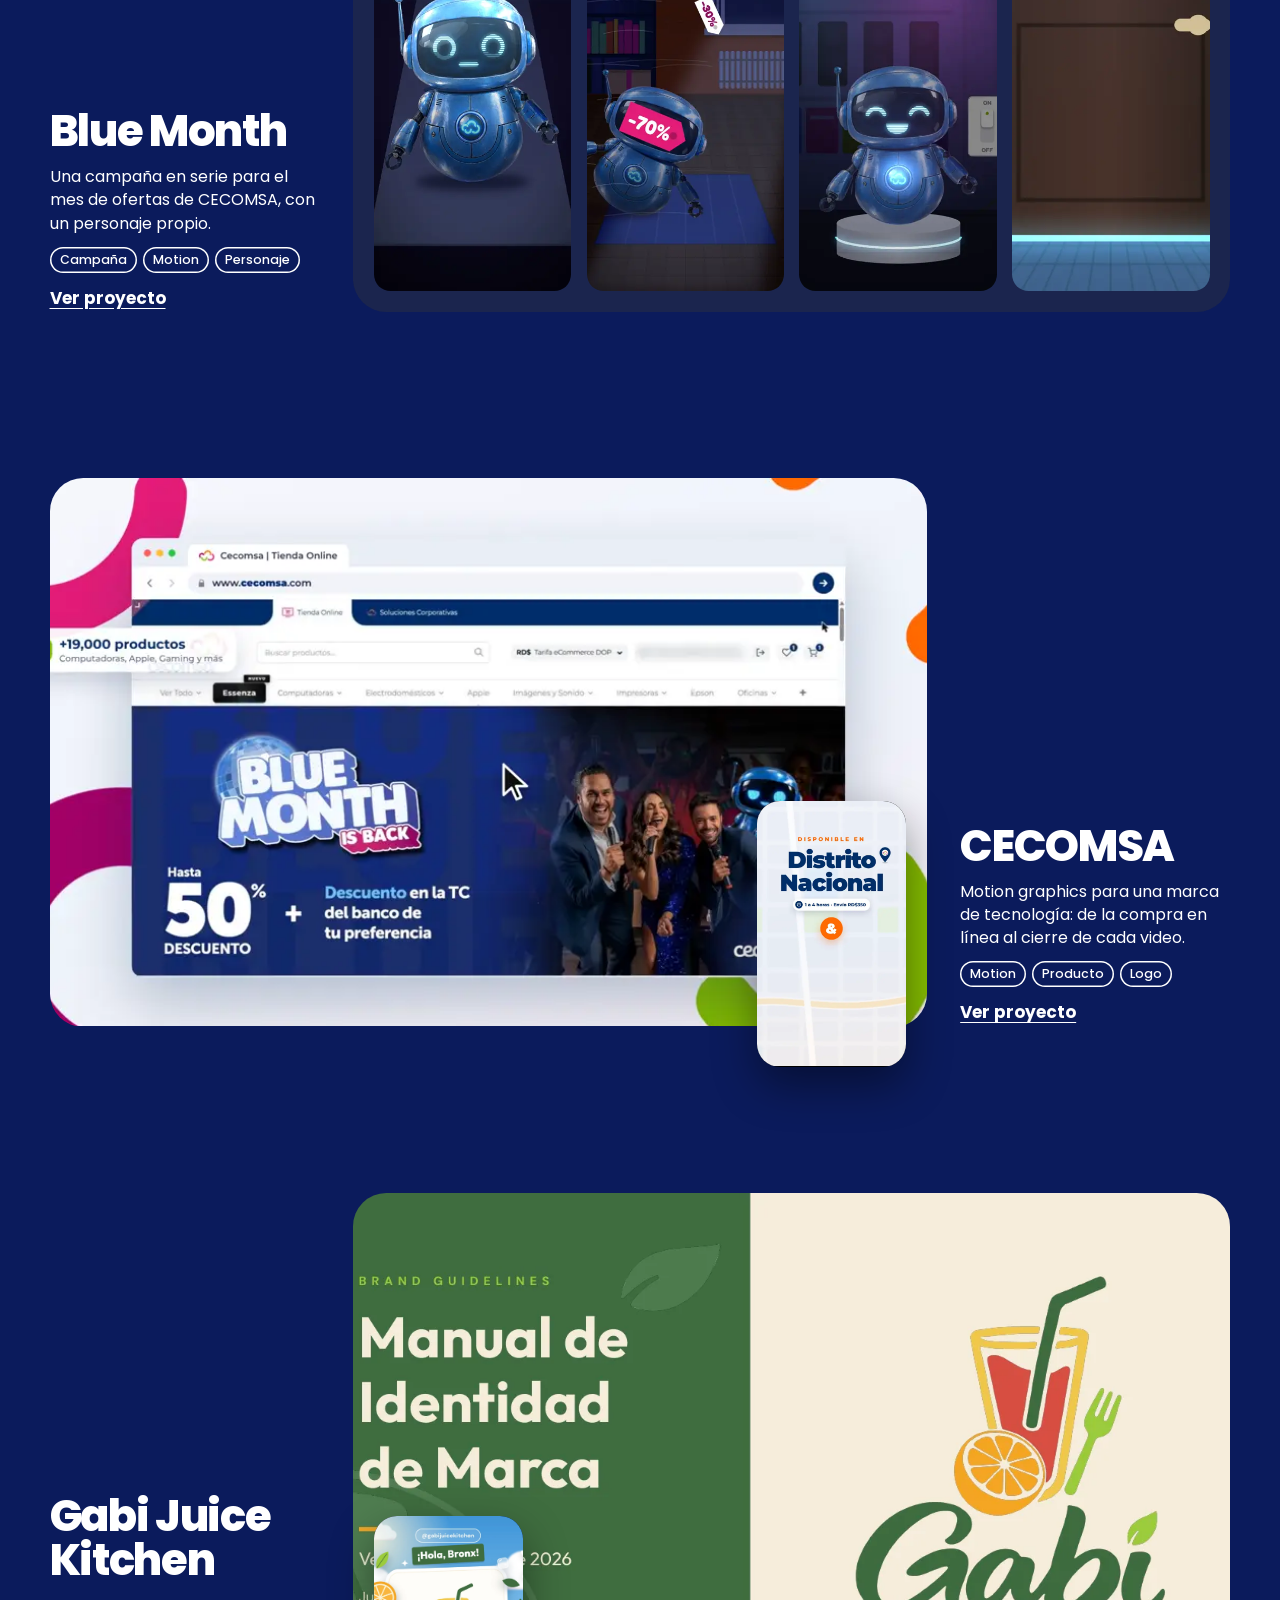
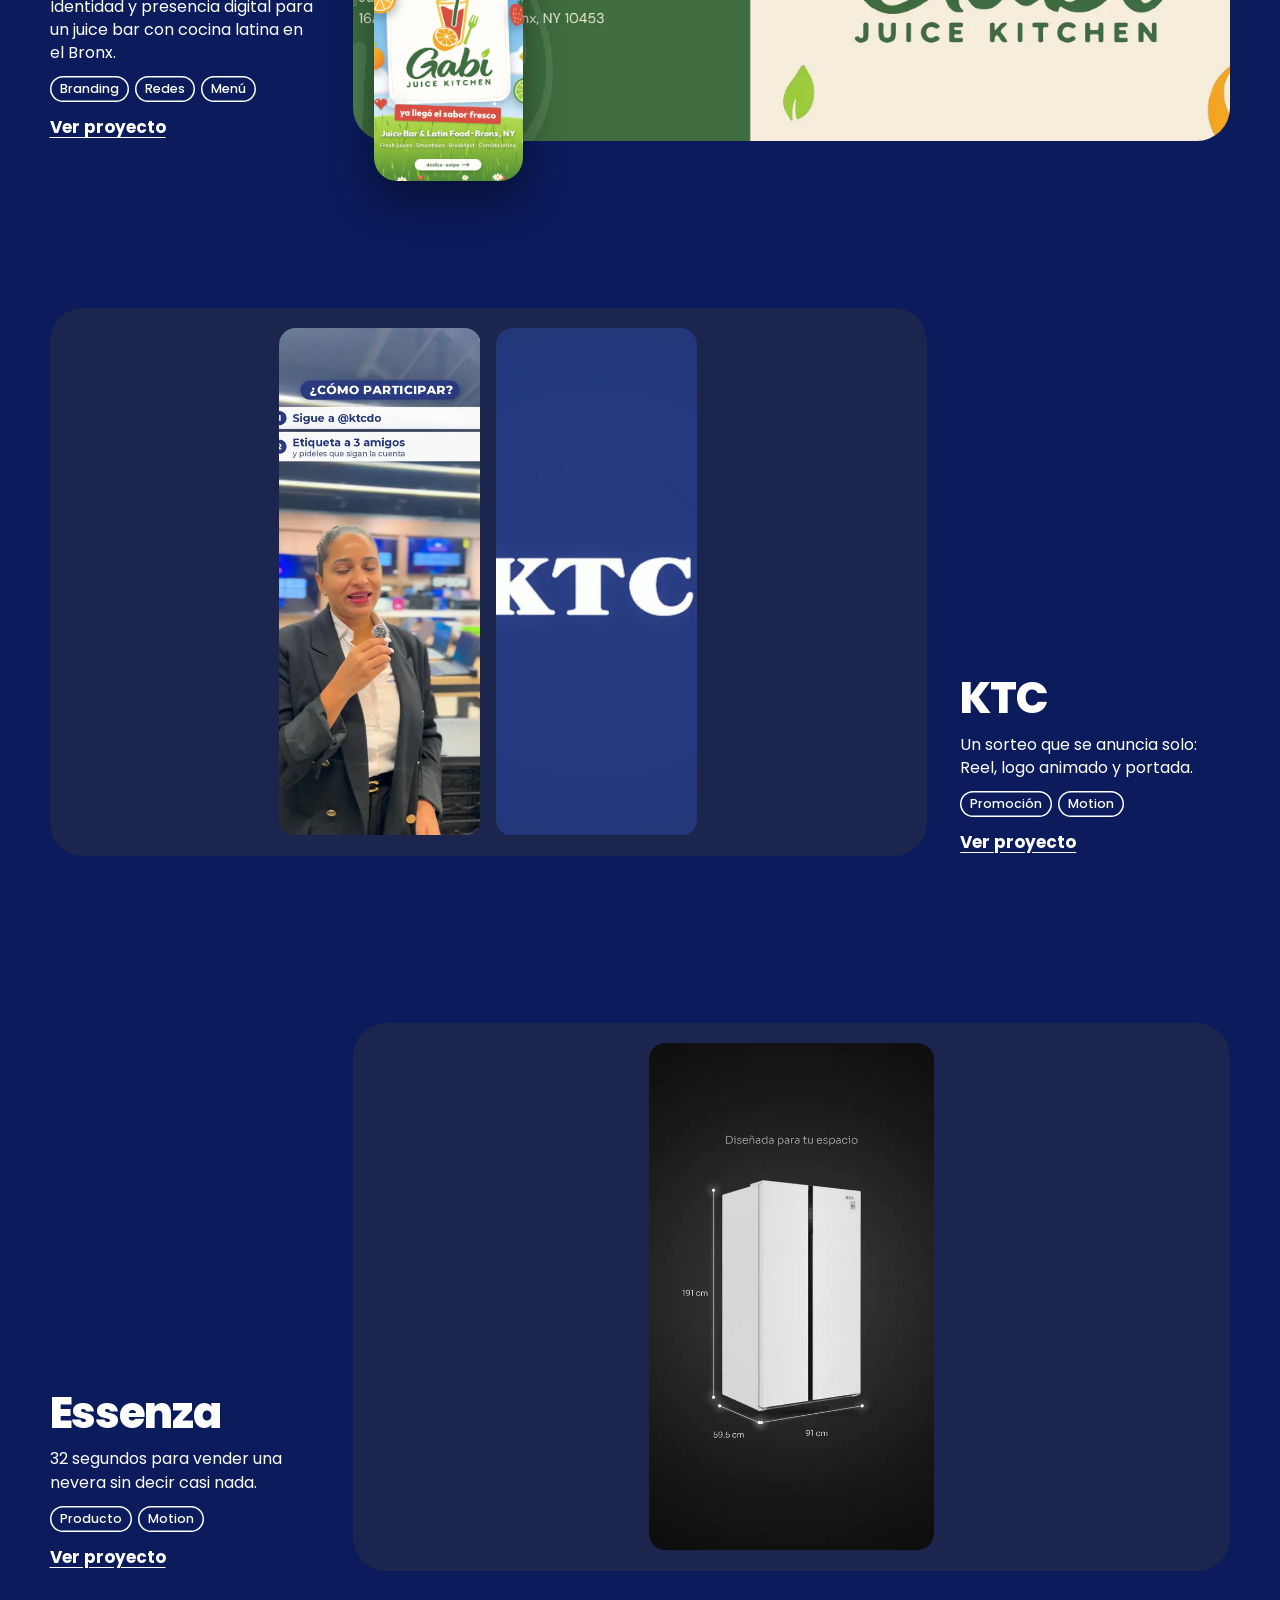
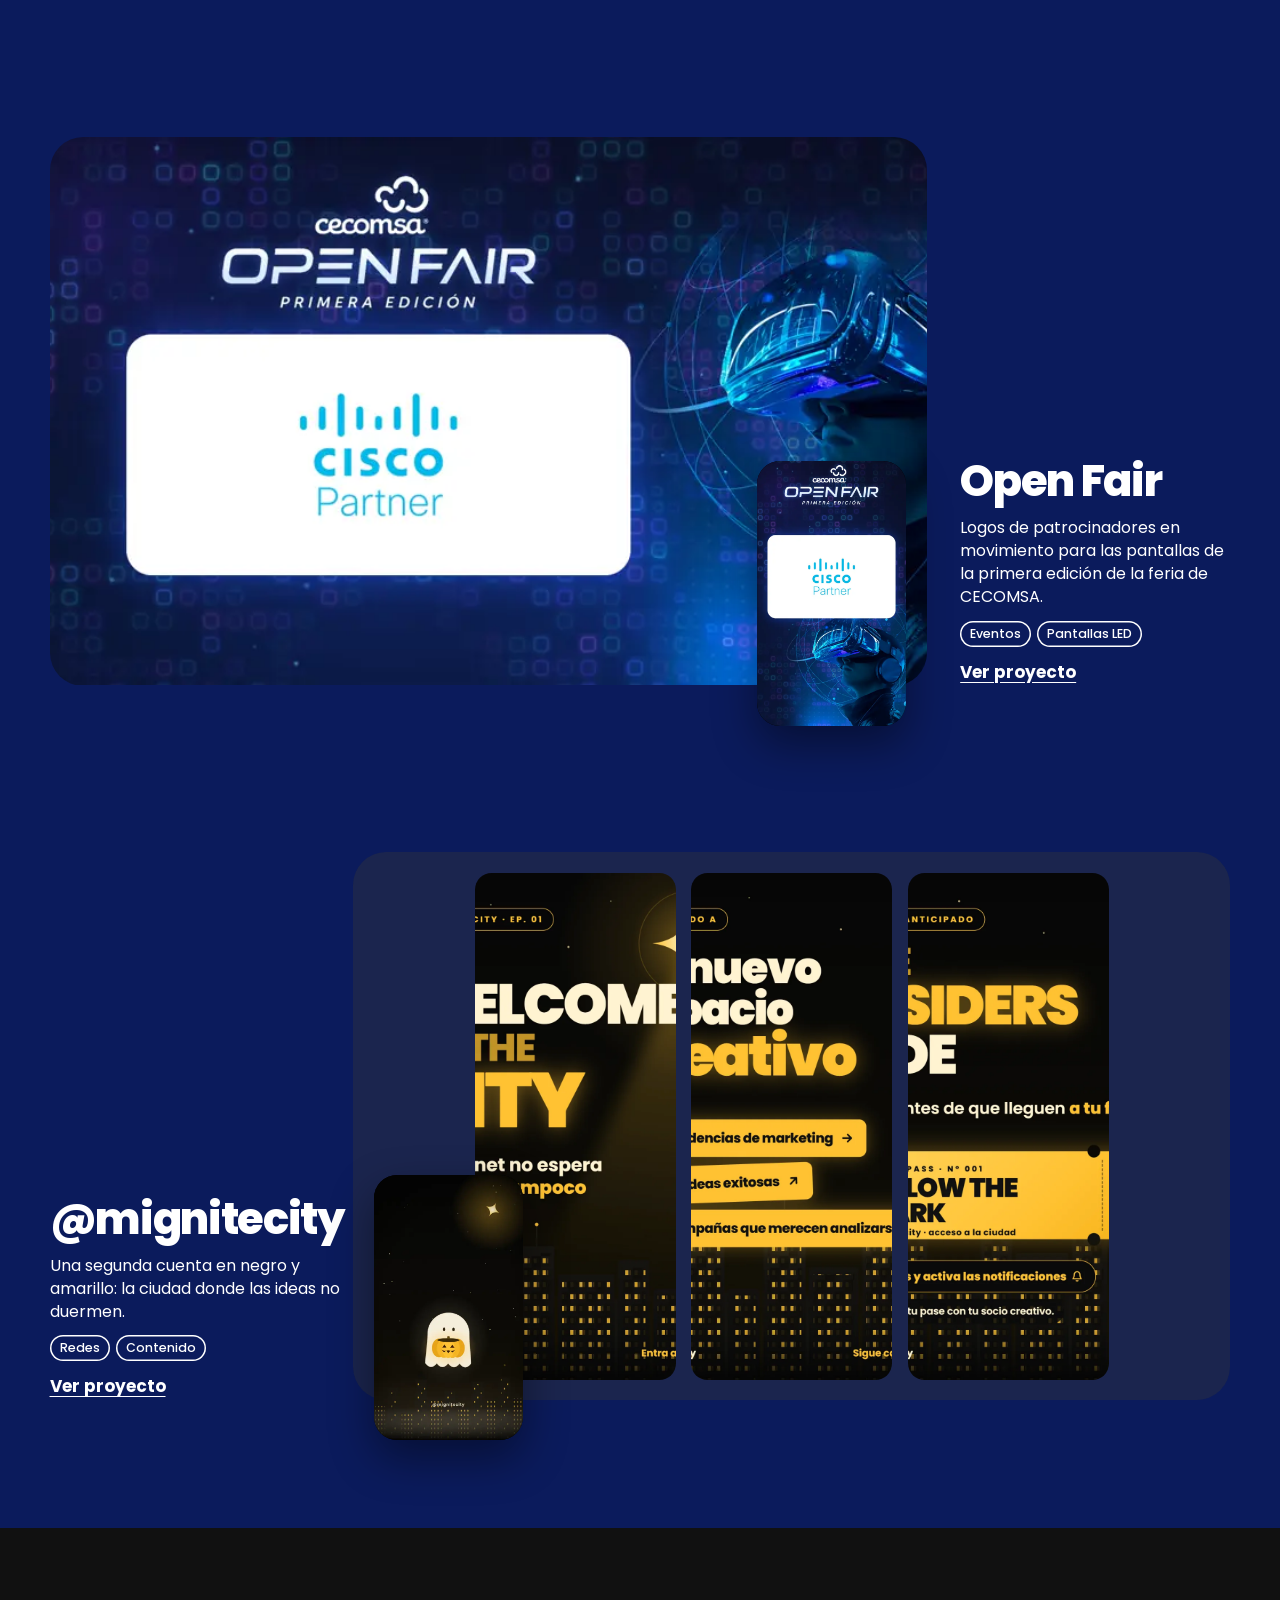
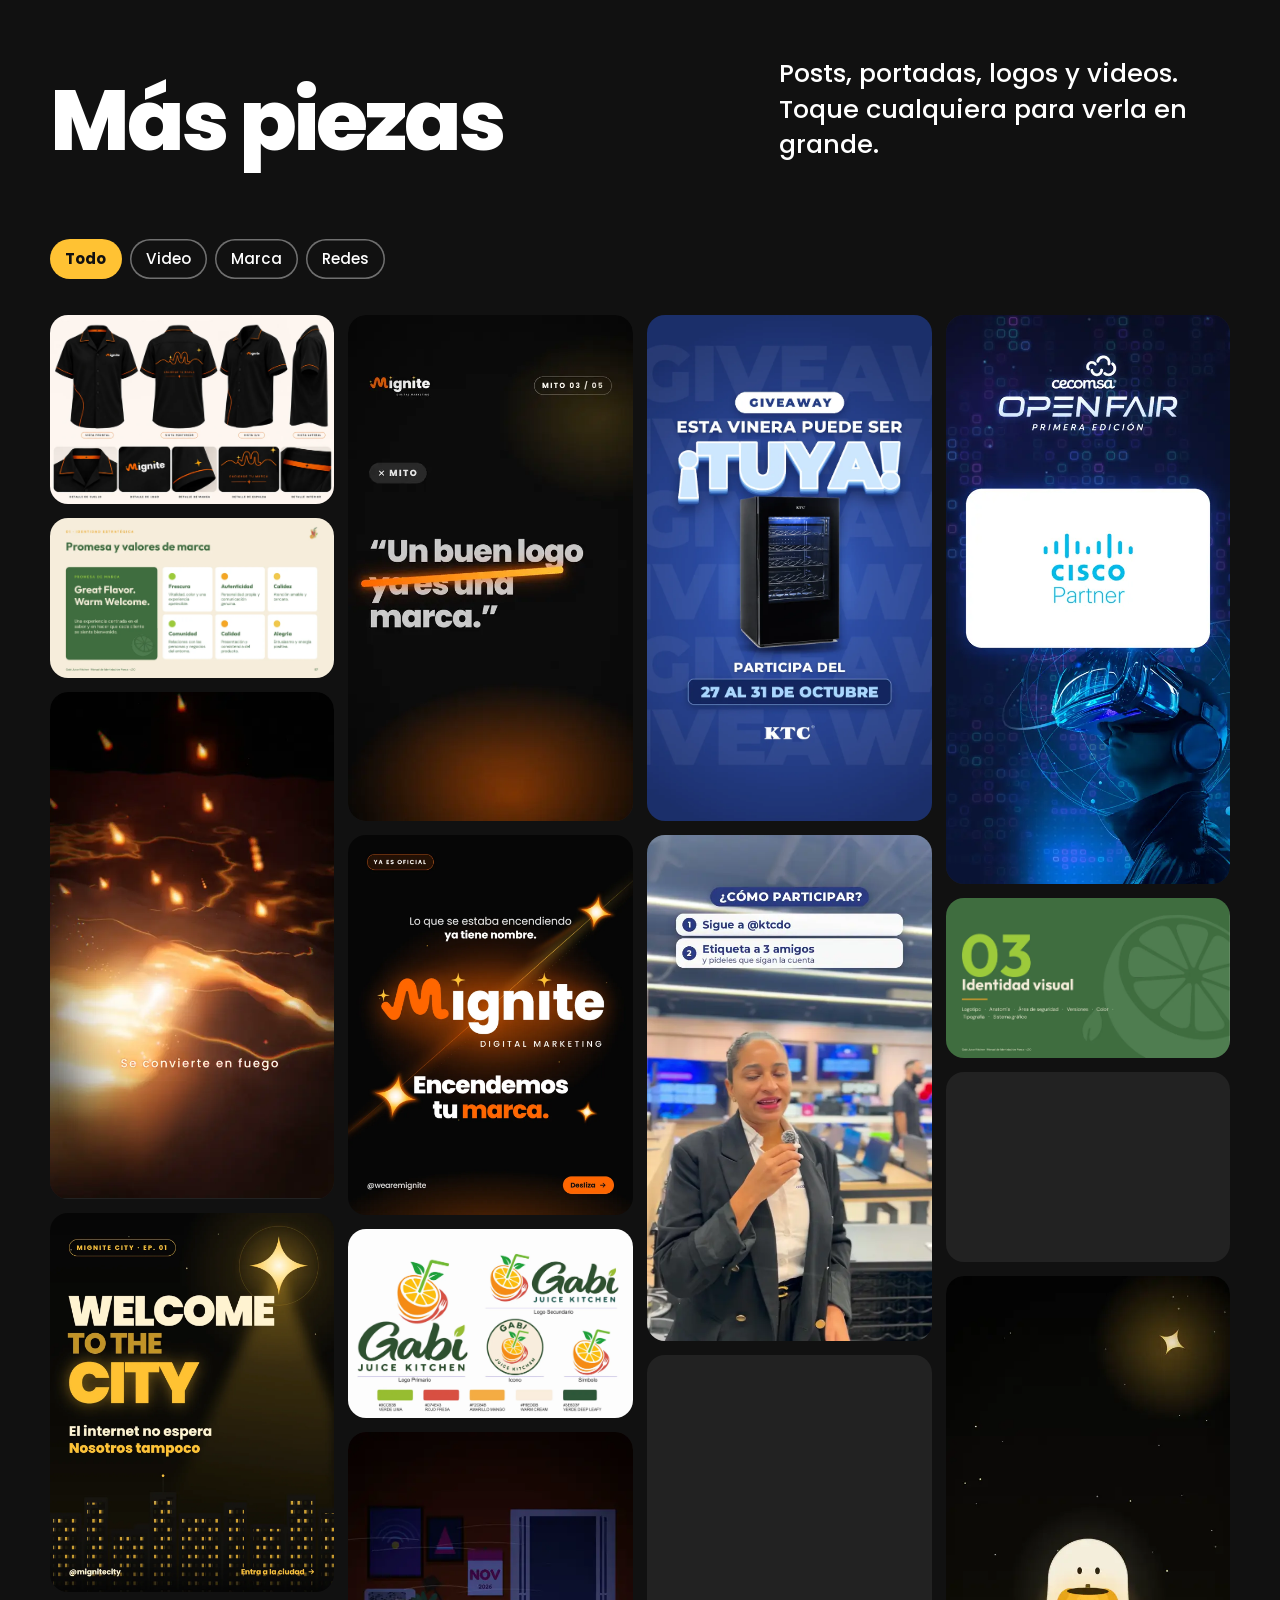
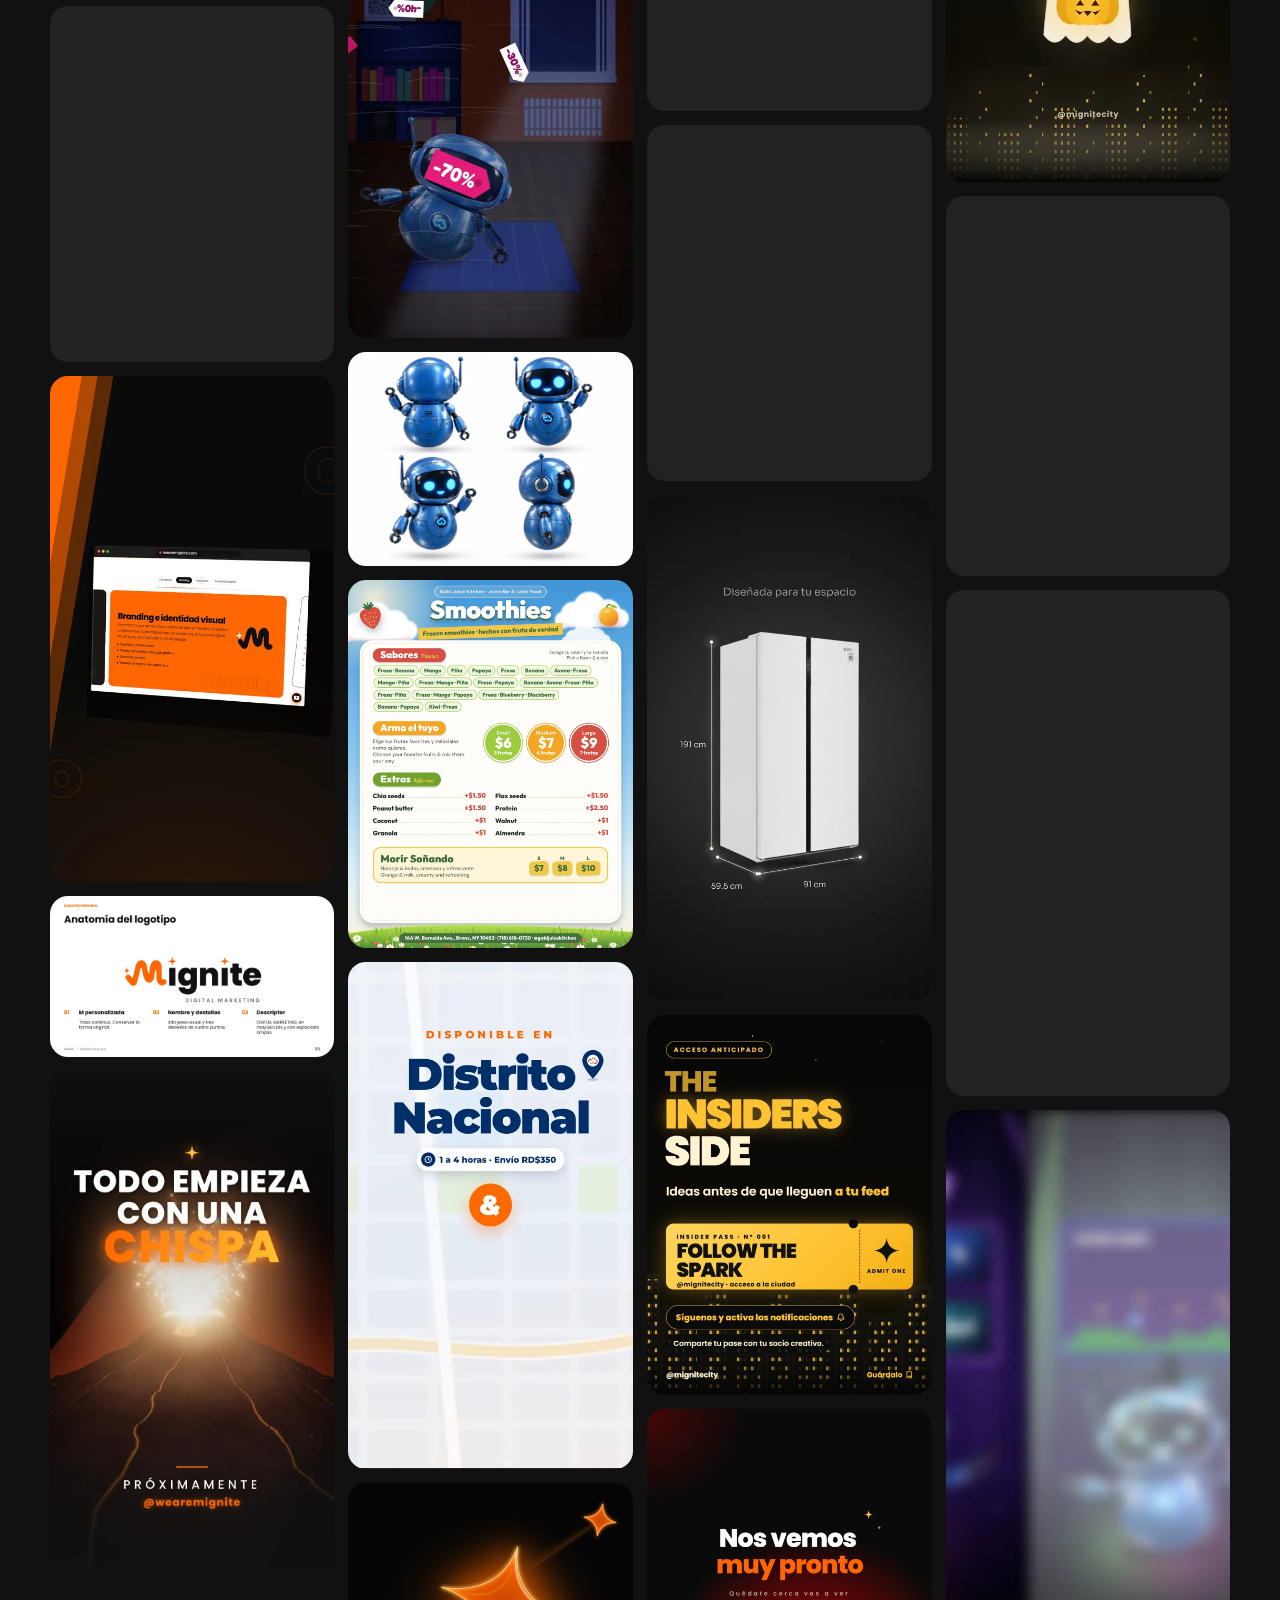
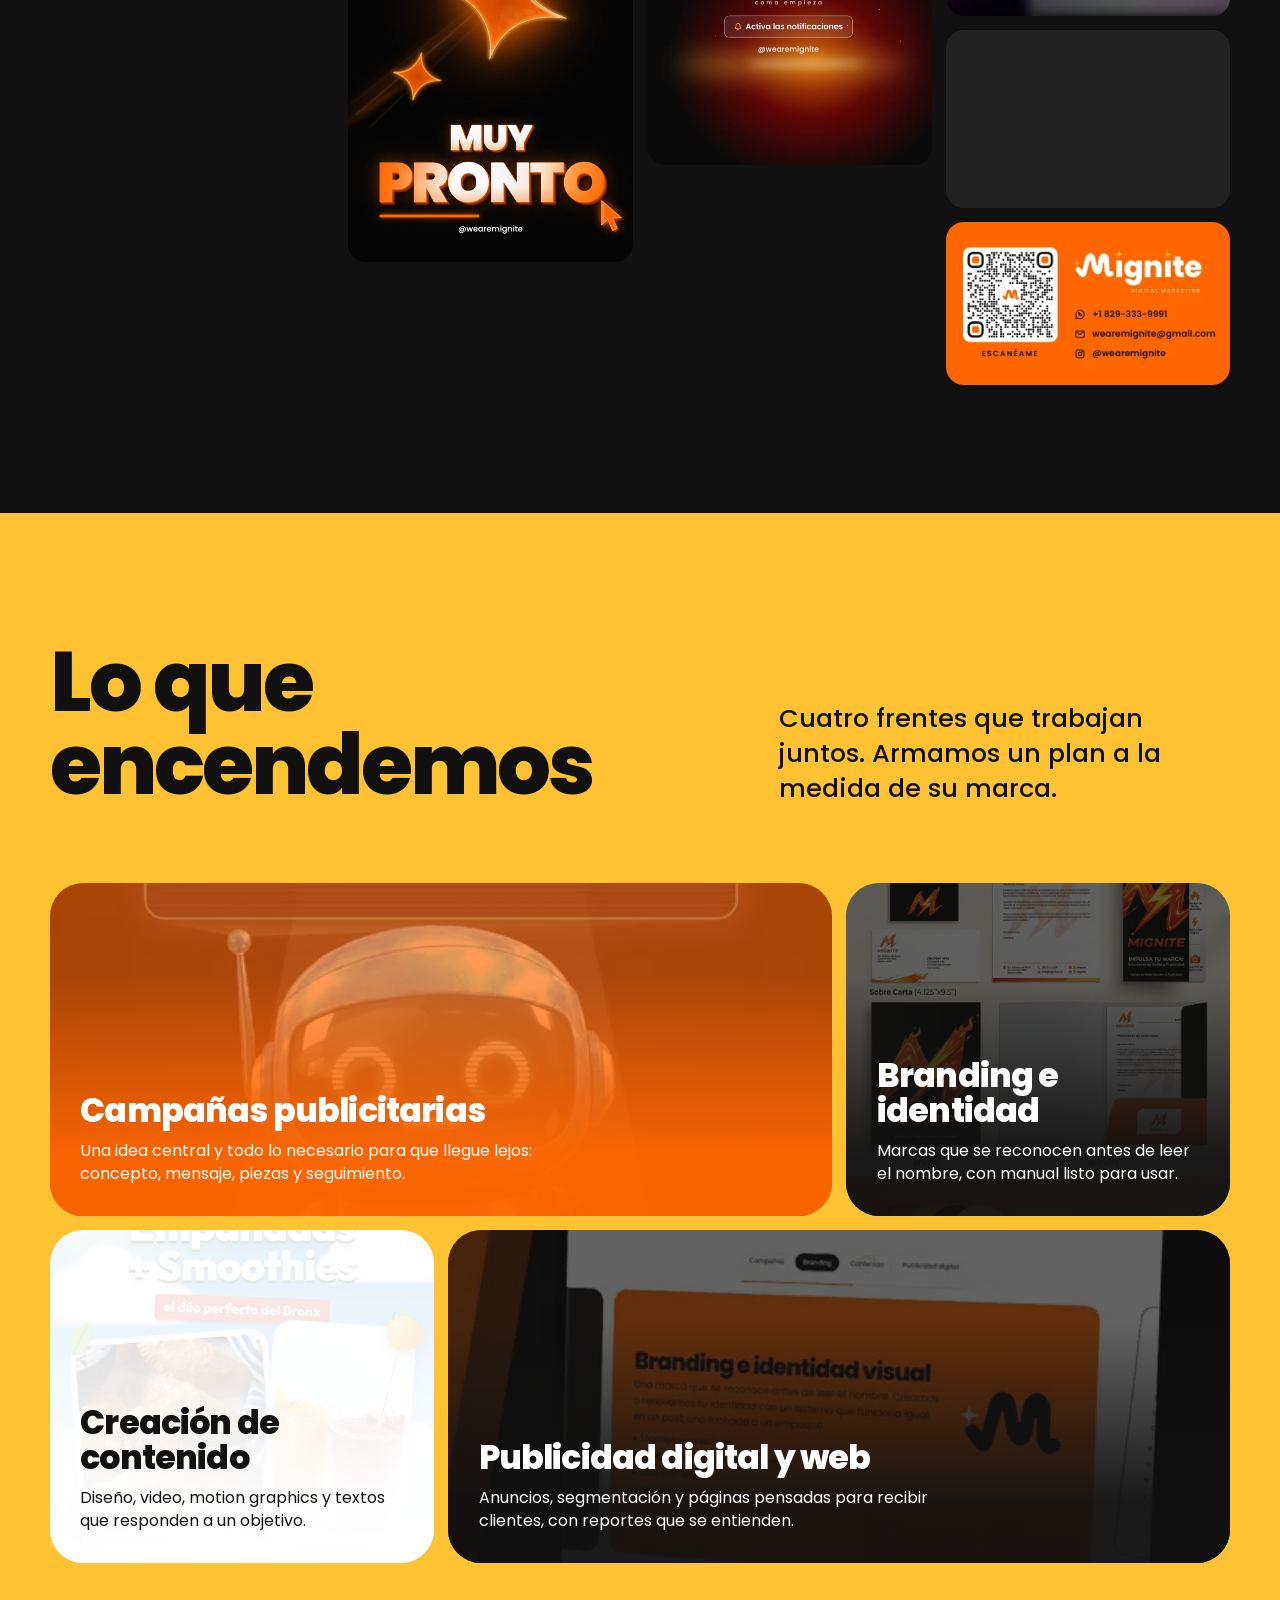
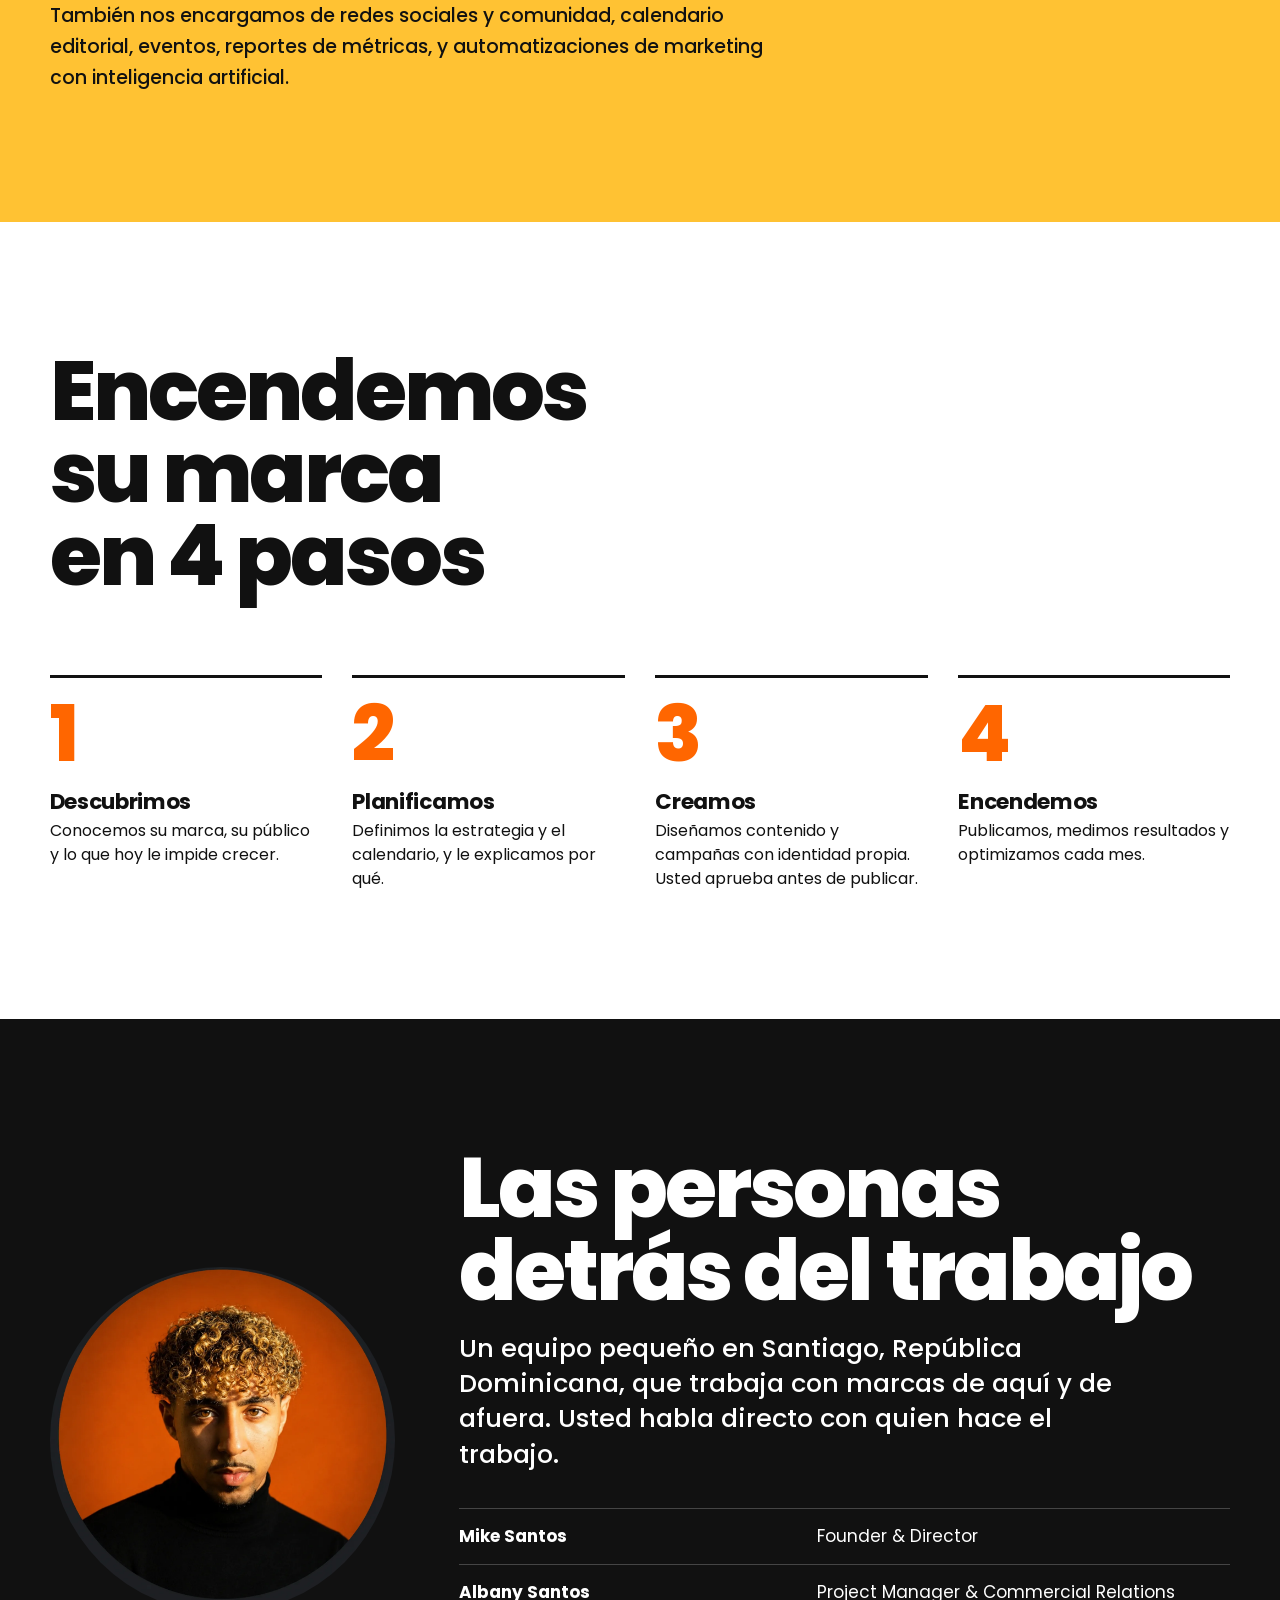
==== commit 03707f2d: "Equipo, cierre y ajustes para celular Co-Authored-By: Claude Opus 5.5 <noreply@anthropic.com> Claude" ====
--- a/index.html
+++ b/index.html
@@ -49,8 +49,8 @@
 <div class="bento"><article class="card"><div class="bg"><video class="" muted loop playsinline preload="none" poster="assets/v/blue-teaser.webp" data-src="assets/v/blue-teaser-s.mp4" width="1080" height="1920" aria-hidden="true"></video></div><h3>Campañas publicitarias</h3><p>Una idea central y todo lo necesario para que llegue lejos: concepto, mensaje, piezas y seguimiento.</p></article><article class="card"><div class="bg"><img src="assets/p/mig-apps.webp" width="1050" height="1400" alt="" loading=lazy decoding=async></div><h3>Branding e identidad</h3><p>Marcas que se reconocen antes de leer el nombre, con manual listo para usar.</p></article><article class="card"><div class="bg"><img src="assets/p/gjk-4.webp" width="1080" height="1350" alt="" loading=lazy decoding=async></div><h3>Creación de contenido</h3><p>Diseño, video, motion graphics y textos que responden a un objetivo.</p></article><article class="card"><div class="bg"><video class="" muted loop playsinline preload="none" poster="assets/v/web-v.webp" data-src="assets/v/web-v-s.mp4" width="1080" height="1920" aria-hidden="true"></video></div><h3>Publicidad digital y web</h3><p>Anuncios, segmentación y páginas pensadas para recibir clientes, con reportes que se entienden.</p></article></div><p class="also">También nos encargamos de redes sociales y comunidad, calendario editorial, eventos, reportes de métricas, y automatizaciones de marketing con inteligencia artificial.</p></section>
 <section class="sec process"><div class="sec-head"><h2>Encendemos su marca en 4 pasos</h2></div><ol class="steps" style="list-style:none;margin:0;padding:0"><li><h3>Descubrimos</h3><p>Conocemos su marca, su público y lo que hoy le impide crecer.</p></li><li><h3>Planificamos</h3><p>Definimos la estrategia y el calendario, y le explicamos por qué.</p></li><li><h3>Creamos</h3><p>Diseñamos contenido y campañas con identidad propia. Usted aprueba antes de publicar.</p></li><li><h3>Encendemos</h3><p>Publicamos, medimos resultados y optimizamos cada mes.</p></li></ol></section>
 <section class="sec team" id="nosotros"><div class="team-grid"><img class="mike" src="assets/p/mike.webp" alt="Mike Santos, fundador de MIGNITE" width="1024" height="1024" loading="lazy">
-<div><h2>Hecho por personas con chispa</h2><p class="lead" style="margin-top:18px;max-width:40ch">Un equipo pequeño en Santiago, República Dominicana, que trabaja con marcas de aquí y de afuera. Usted habla directo con quien hace el trabajo.</p><ul class="people"><li><b>Mike Santos</b><span>Founder &amp; Director</span></li><li><b>Albany Santos</b><span>Project Manager &amp; Commercial Relations</span></li><li><b>Daniella Sánchez</b><span>Content Manager</span></li></ul></div></div></section>
-<section class="cta" id="hablemos"><h2>Hablemos de su marca</h2><p>Cuéntenos qué quiere lograr. Le respondemos nosotros, no un bot.</p>
+<div><h2>Las personas detrás del trabajo</h2><p class="lead" style="margin-top:18px;max-width:40ch">Un equipo pequeño en Santiago, República Dominicana, que trabaja con marcas de aquí y de afuera. Usted habla directo con quien hace el trabajo.</p><ul class="people"><li><b>Mike Santos</b><span>Founder &amp; Director</span></li><li><b>Albany Santos</b><span>Project Manager &amp; Commercial Relations</span></li><li><b>Daniella Sánchez</b><span>Content Manager</span></li><li><b>Aneurelis Cruz</b><span>Content Producer</span></li></ul></div></div></section>
+<section class="cta" id="hablemos"><h2>Hablemos de su marca</h2><p>Cuéntenos qué quiere lograr y vemos juntos cómo hacerlo realidad.</p>
 <div class="row"><a class="btn solid" href="https://wa.me/18293339991?text=Hola%20MIGNITE%2C%20vi%20su%20portafolio%20y%20quisiera%20hablar%20de%20mi%20marca." target="_blank" rel="noopener">Escribir por WhatsApp</a><a class="btn ghost" href="mailto:wearemignite@gmail.com">wearemignite@gmail.com</a></div>
 <div class="foot"><a href="https://www.instagram.com/wearemignite/" target="_blank" rel="noopener">Instagram</a><a href="https://www.linkedin.com/company/wearemignite" target="_blank" rel="noopener">LinkedIn</a><a href="https://wearemignite.com">wearemignite.com</a><span>© 2026 MIGNITE</span></div></section>
 </main><nav class="dock" aria-label="Principal"><a href="index.html#trabajo">Trabajo</a><a class="hide-s" href="index.html#muro">Muro</a><a href="index.html#servicios">Servicios</a><a href="index.html#nosotros">Nosotros</a><a class="go" href="https://wa.me/18293339991?text=Hola%20MIGNITE%2C%20vi%20su%20portafolio%20y%20quisiera%20hablar%20de%20mi%20marca." target="_blank" rel="noopener">Hablemos</a></nav><dialog class="lb" aria-label="Vista ampliada"><div class="lb-media"></div><div class="lb-bar"><span class="lb-cap"></span><button class="lb-x">Cerrar</button></div></dialog><script src="assets/site.js" defer></script></body></html>
--- a/assets/site.css
+++ b/assets/site.css
@@ -36,6 +36,8 @@
 
 /* Cabecera */
 .top{position:absolute;z-index:50;left:0;right:0;display:flex;align-items:center;justify-content:space-between;gap:16px;padding:calc(var(--bez) + 14px) calc(var(--gut) + 6px) 0}
+.top .brand{display:block;padding-block:6px}
+.top .tab{padding-block:9px}
 .top .brand img{height:clamp(30px,3.2vw,42px);width:auto}
 .top .tab{display:block;background:var(--carbon);padding:9px 18px 9px 14px;border-radius:16px;box-shadow:0 8px 22px rgba(90,25,0,.3)}
 .top .tab img{height:clamp(28px,2.7vw,36px)}
@@ -147,6 +149,10 @@
 .card h3{font-size:clamp(1.5rem,2.6vw,2.3rem);line-height:1.05;letter-spacing:-.025em;font-weight:800;position:relative}
 .card p{position:relative;max-width:46ch;font-size:1rem;line-height:1.45}
 .card .bg{position:absolute;inset:0;opacity:.34}
+.card::after{content:"";position:absolute;inset:0;background:linear-gradient(to top,var(--shade,rgba(17,17,17,.9)) 18%,transparent 72%);pointer-events:none}
+.card:nth-child(1){--shade:rgba(255,102,0,.92)}
+.card:nth-child(3){--shade:rgba(255,255,255,.92)}
+.card h3,.card p{z-index:1}
 .card .bg video,.card .bg img{width:100%;height:100%;object-fit:cover}
 .card:nth-child(3) .bg{opacity:.14}
 .also{margin-top:clamp(26px,3vw,40px);font-size:clamp(1rem,1.5vw,1.25rem);font-weight:500;max-width:60ch}
@@ -161,8 +167,8 @@
 
 /* Equipo */
 .team{background:var(--carbon);color:#fff}
-.team-grid{display:grid;grid-template-columns:minmax(0,1fr) minmax(0,1.4fr);gap:clamp(24px,4vw,64px);align-items:end}
-.team img.mike{border-radius:var(--r-xl);width:100%;aspect-ratio:1;object-fit:cover;background:var(--ignicion)}
+.team-grid{display:grid;grid-template-columns:clamp(240px,27vw,360px) minmax(0,1fr);gap:clamp(28px,5vw,80px);align-items:center}
+.team img.mike{display:block;width:100%;height:auto;aspect-ratio:1;object-fit:cover;object-position:50% 40%;border-radius:50%}
 .people{display:grid;gap:0;margin-top:clamp(20px,3vw,36px)}
 .people li{display:grid;grid-template-columns:minmax(0,1fr) minmax(0,1.2fr);gap:14px;padding:14px 0;border-top:1px solid rgba(255,255,255,.22)}
 .people b{font-weight:700}
@@ -213,6 +219,7 @@
   .steps{grid-template-columns:1fr 1fr}
   .facts{grid-template-columns:1fr}
   .team-grid{grid-template-columns:1fr}
+  .team img.mike{width:min(62vw,250px)}
   .facts-sheet{grid-template-columns:1fr 1fr}
   .story{grid-template-columns:1fr}
   .top .btn{display:none}
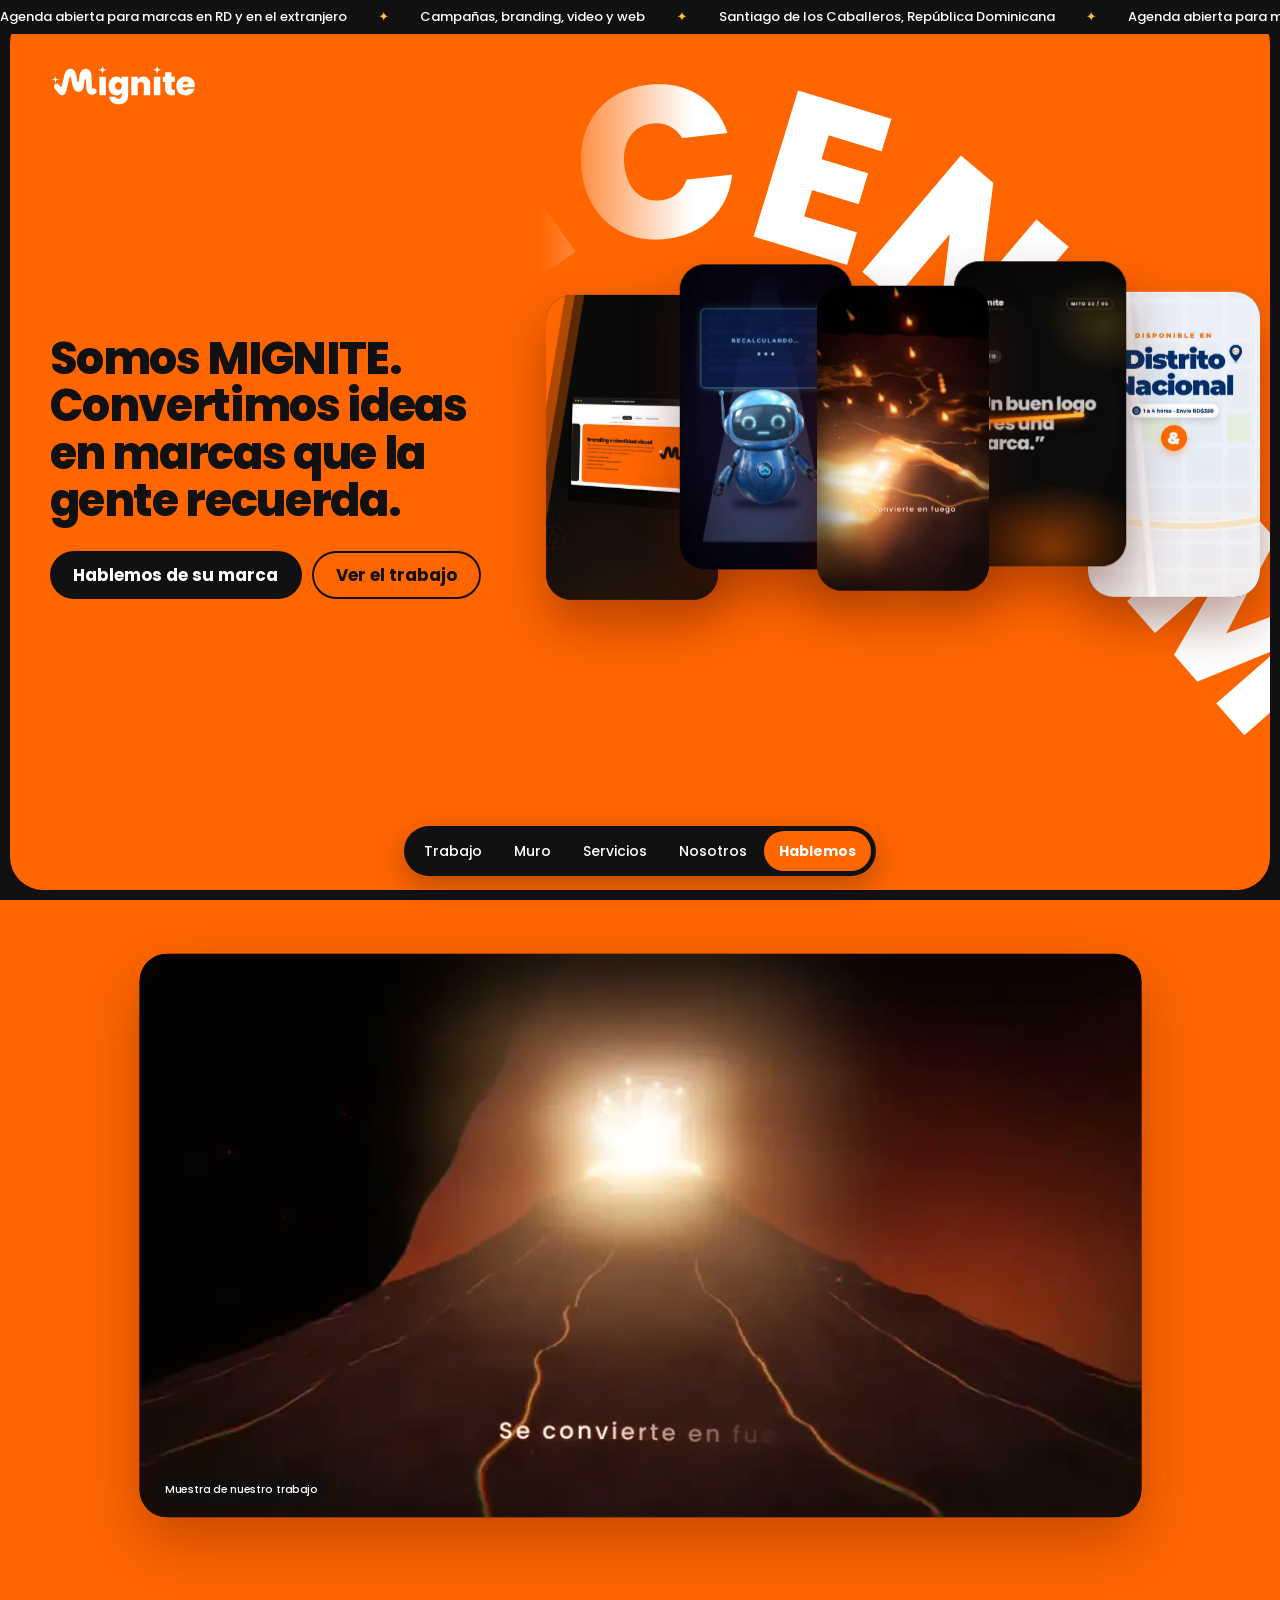
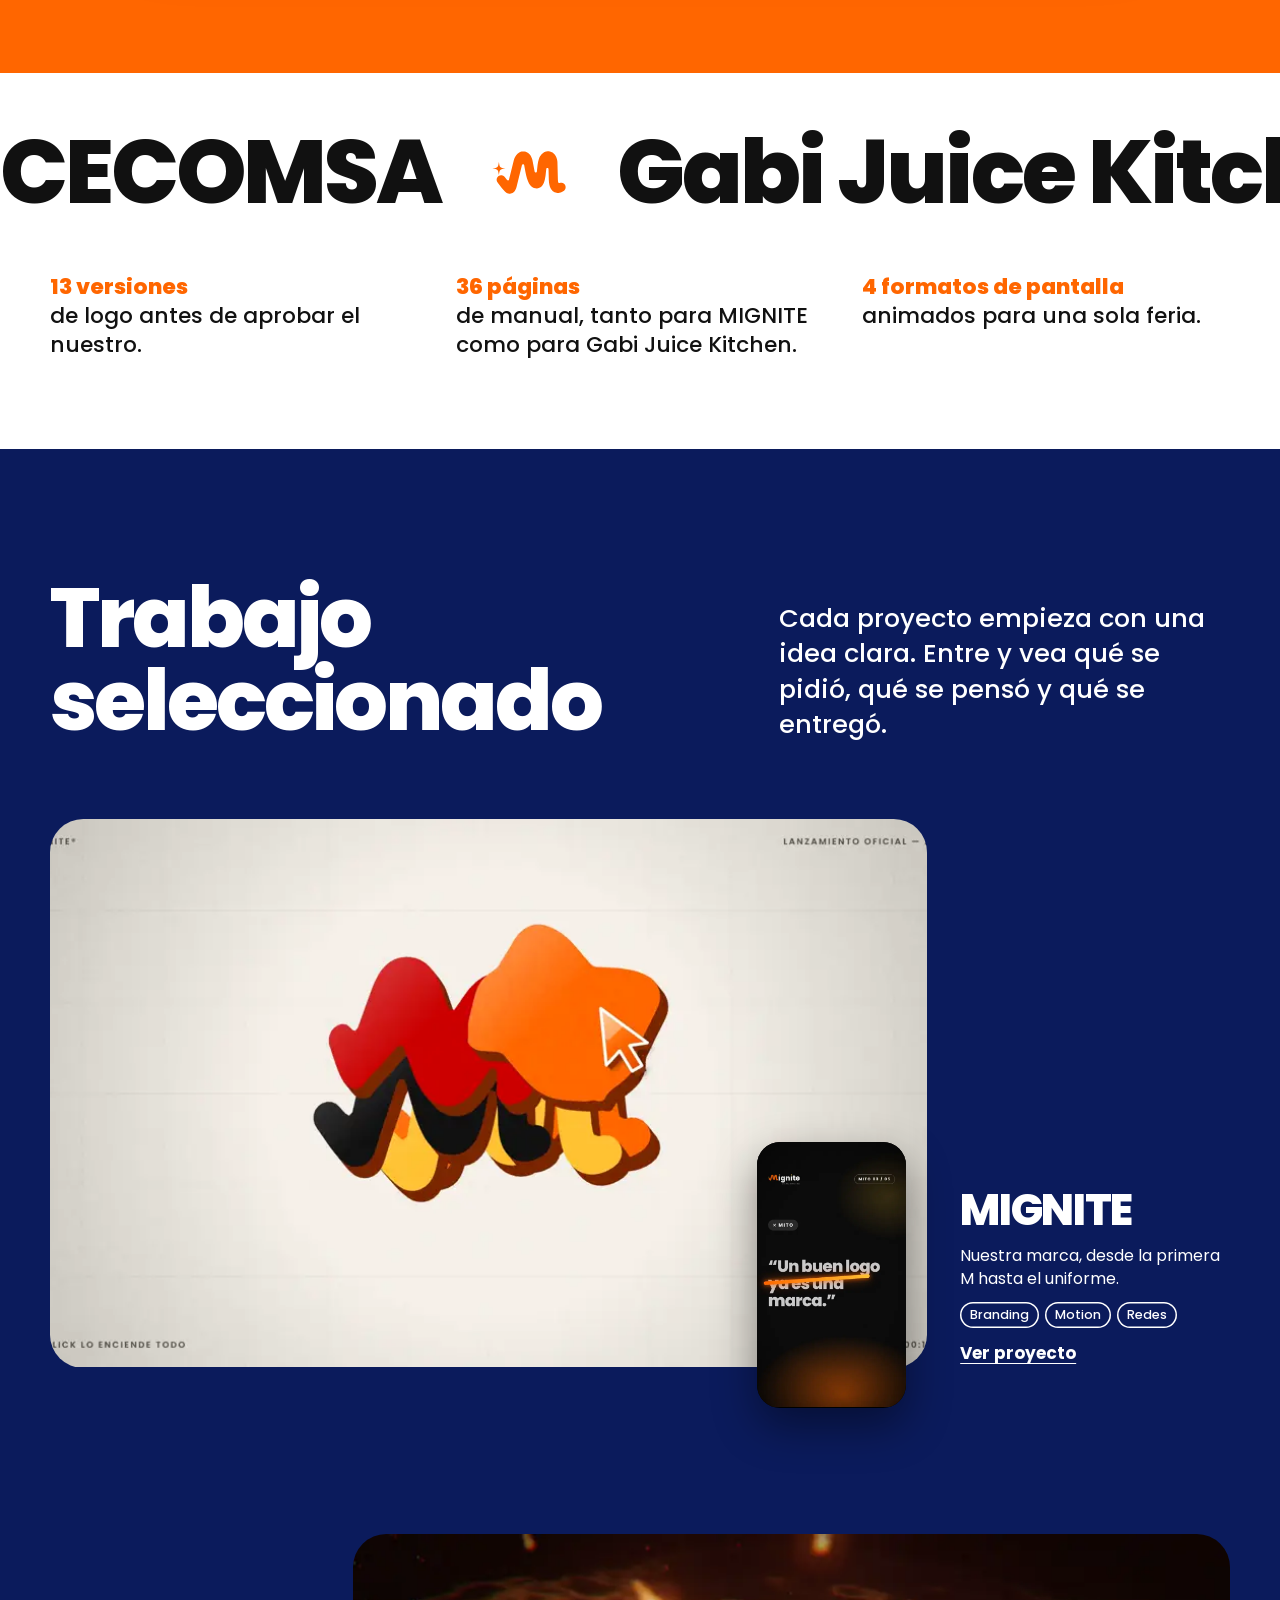
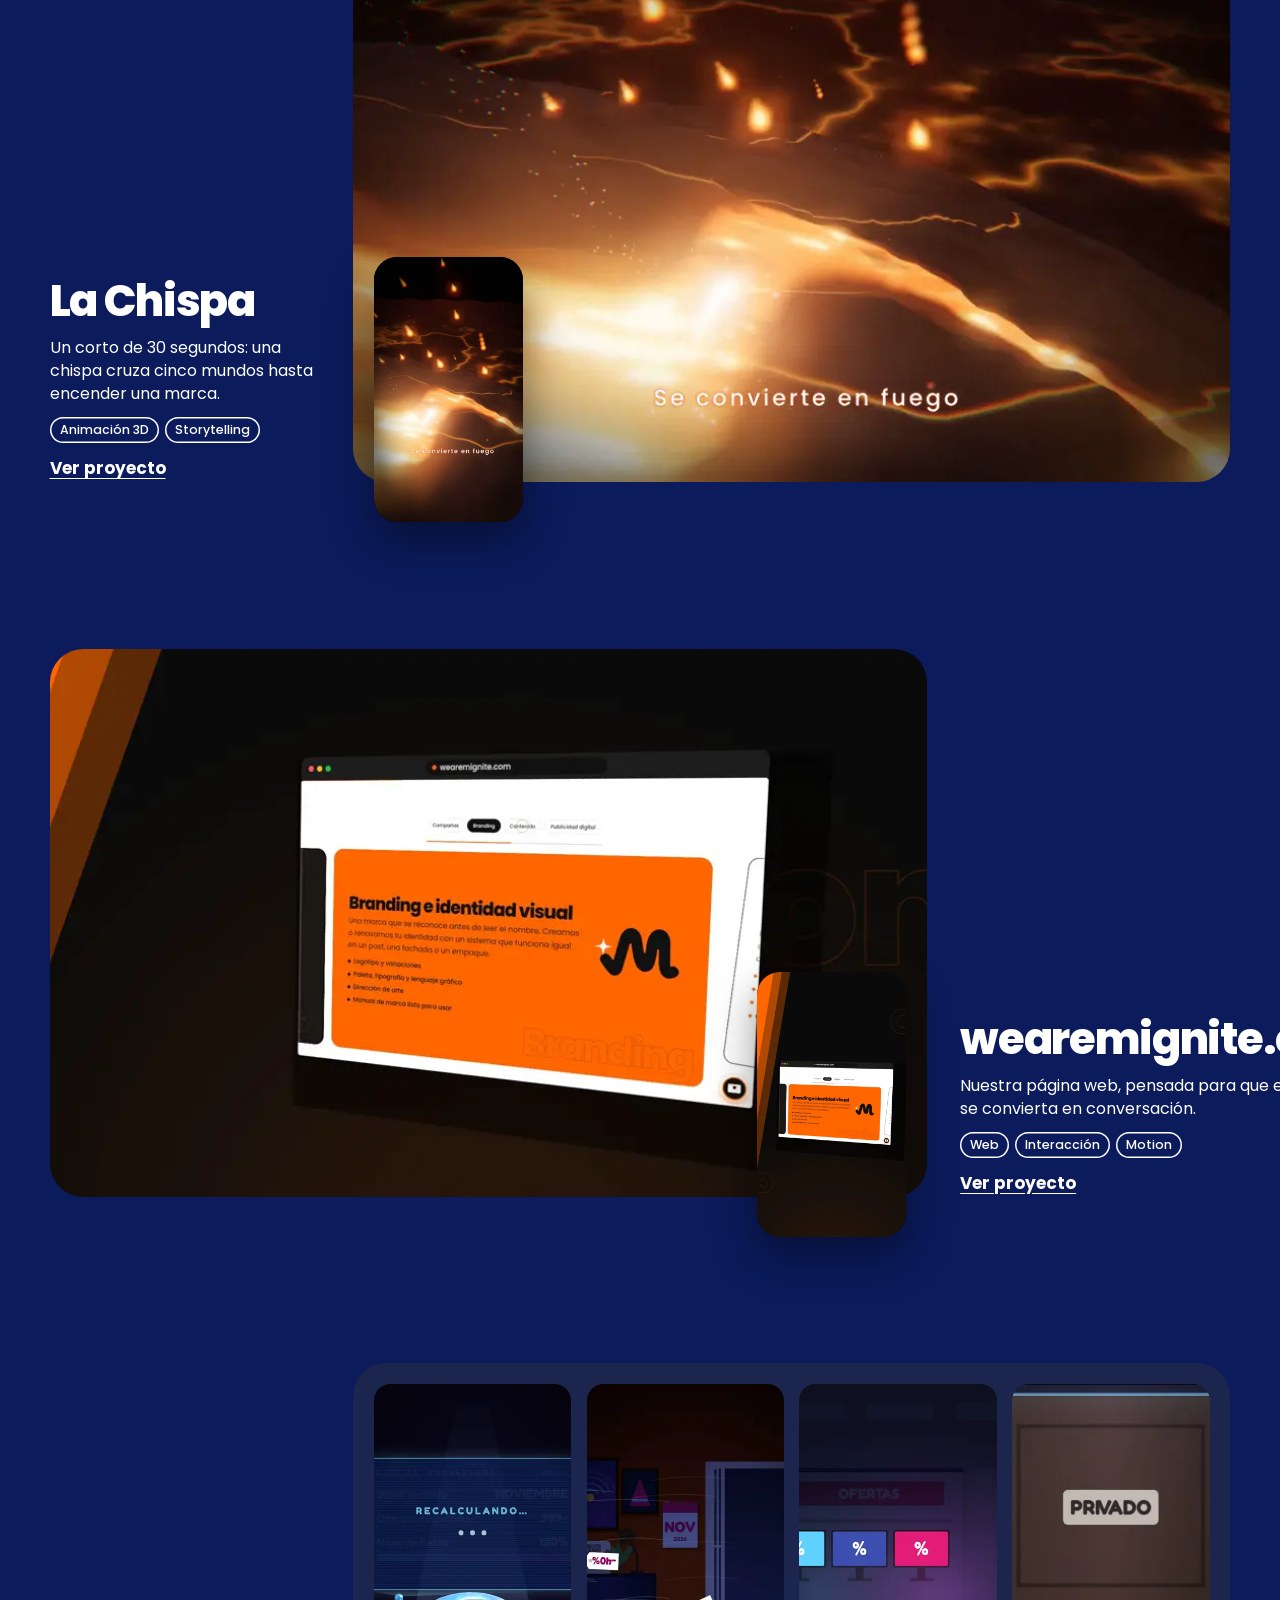
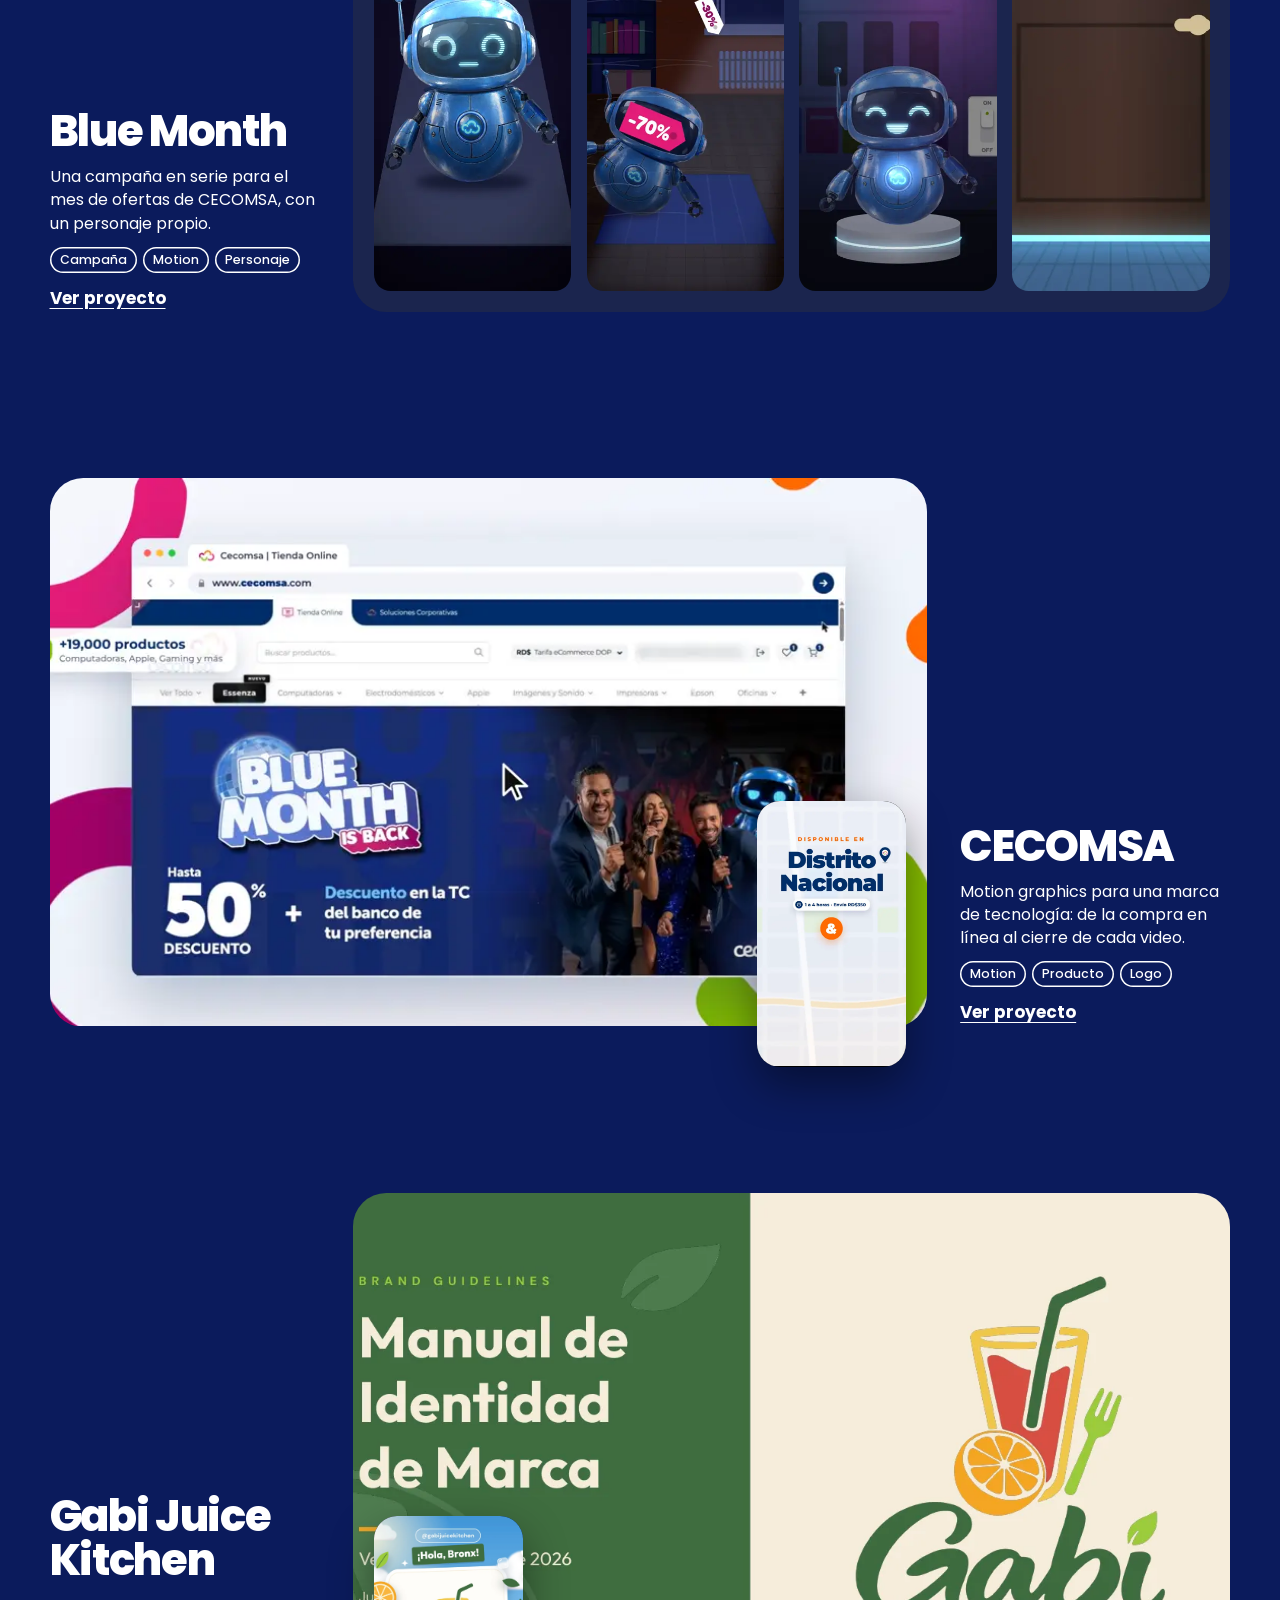
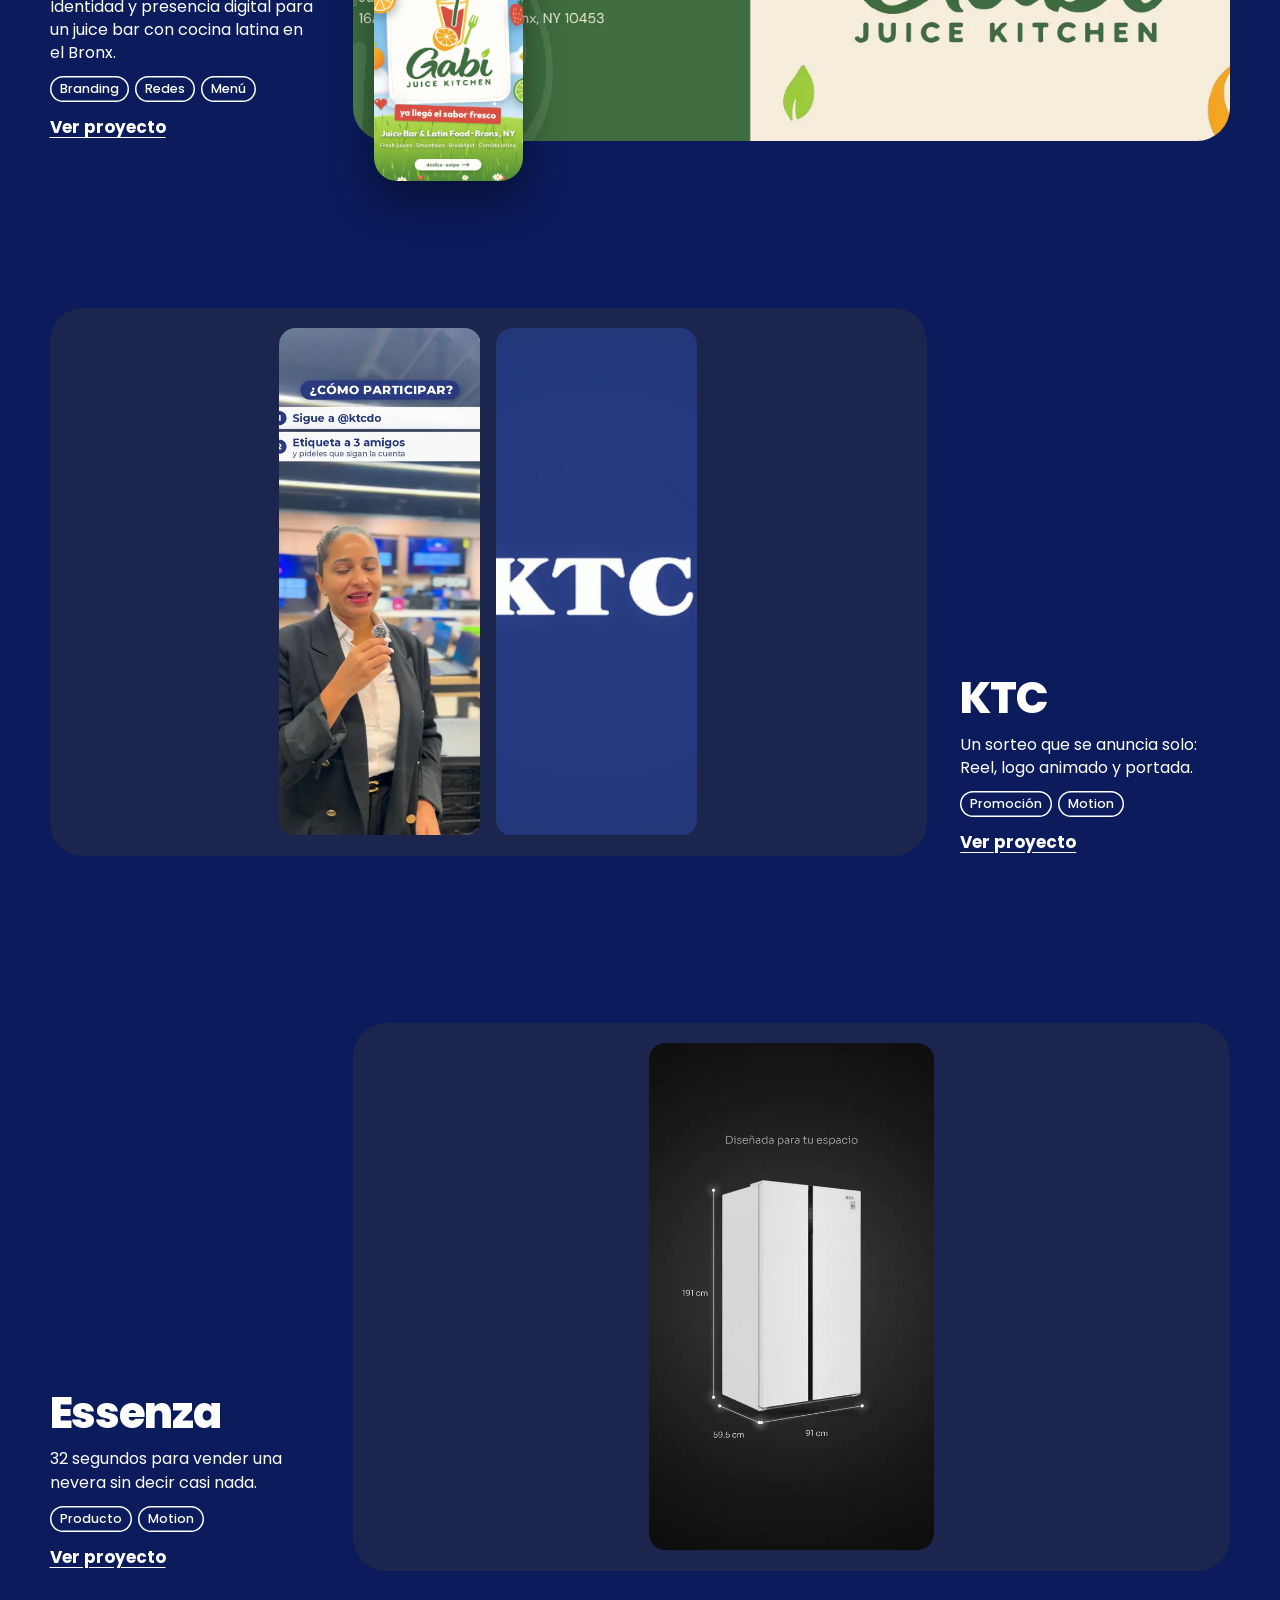
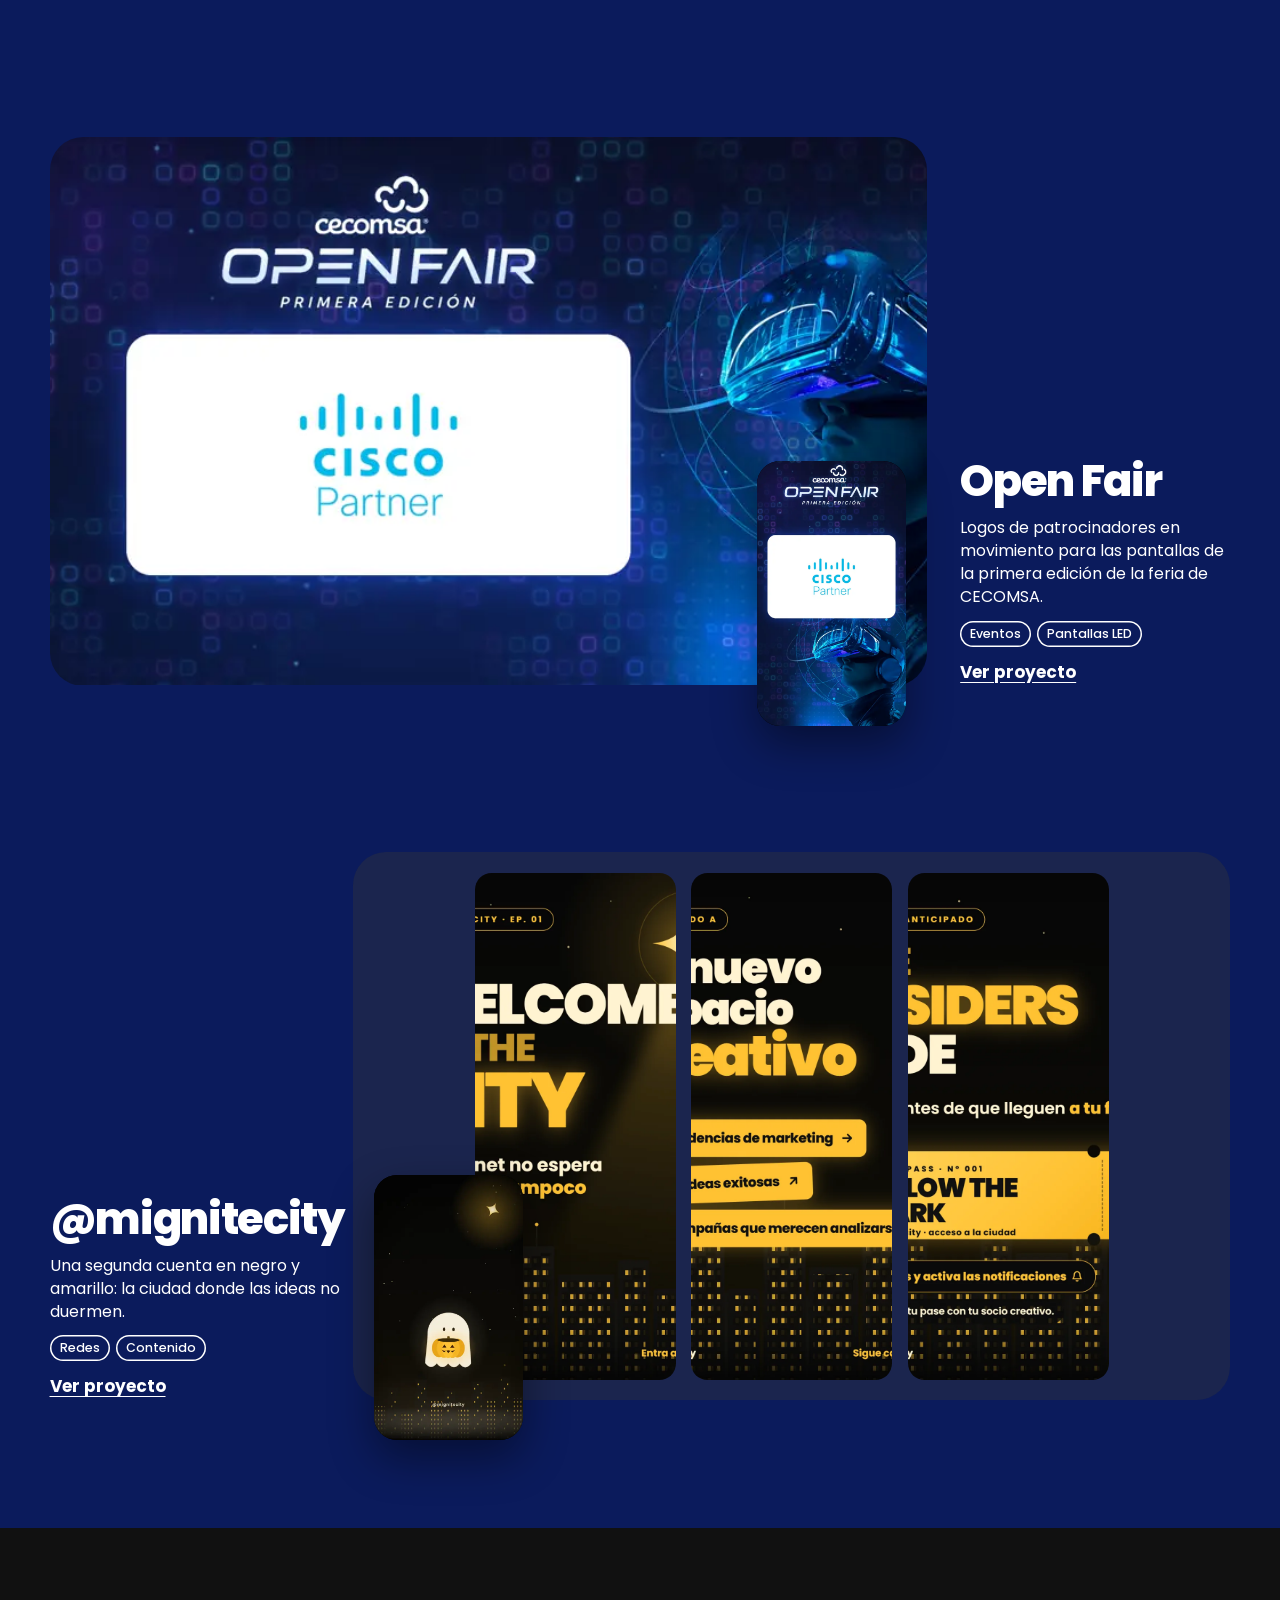
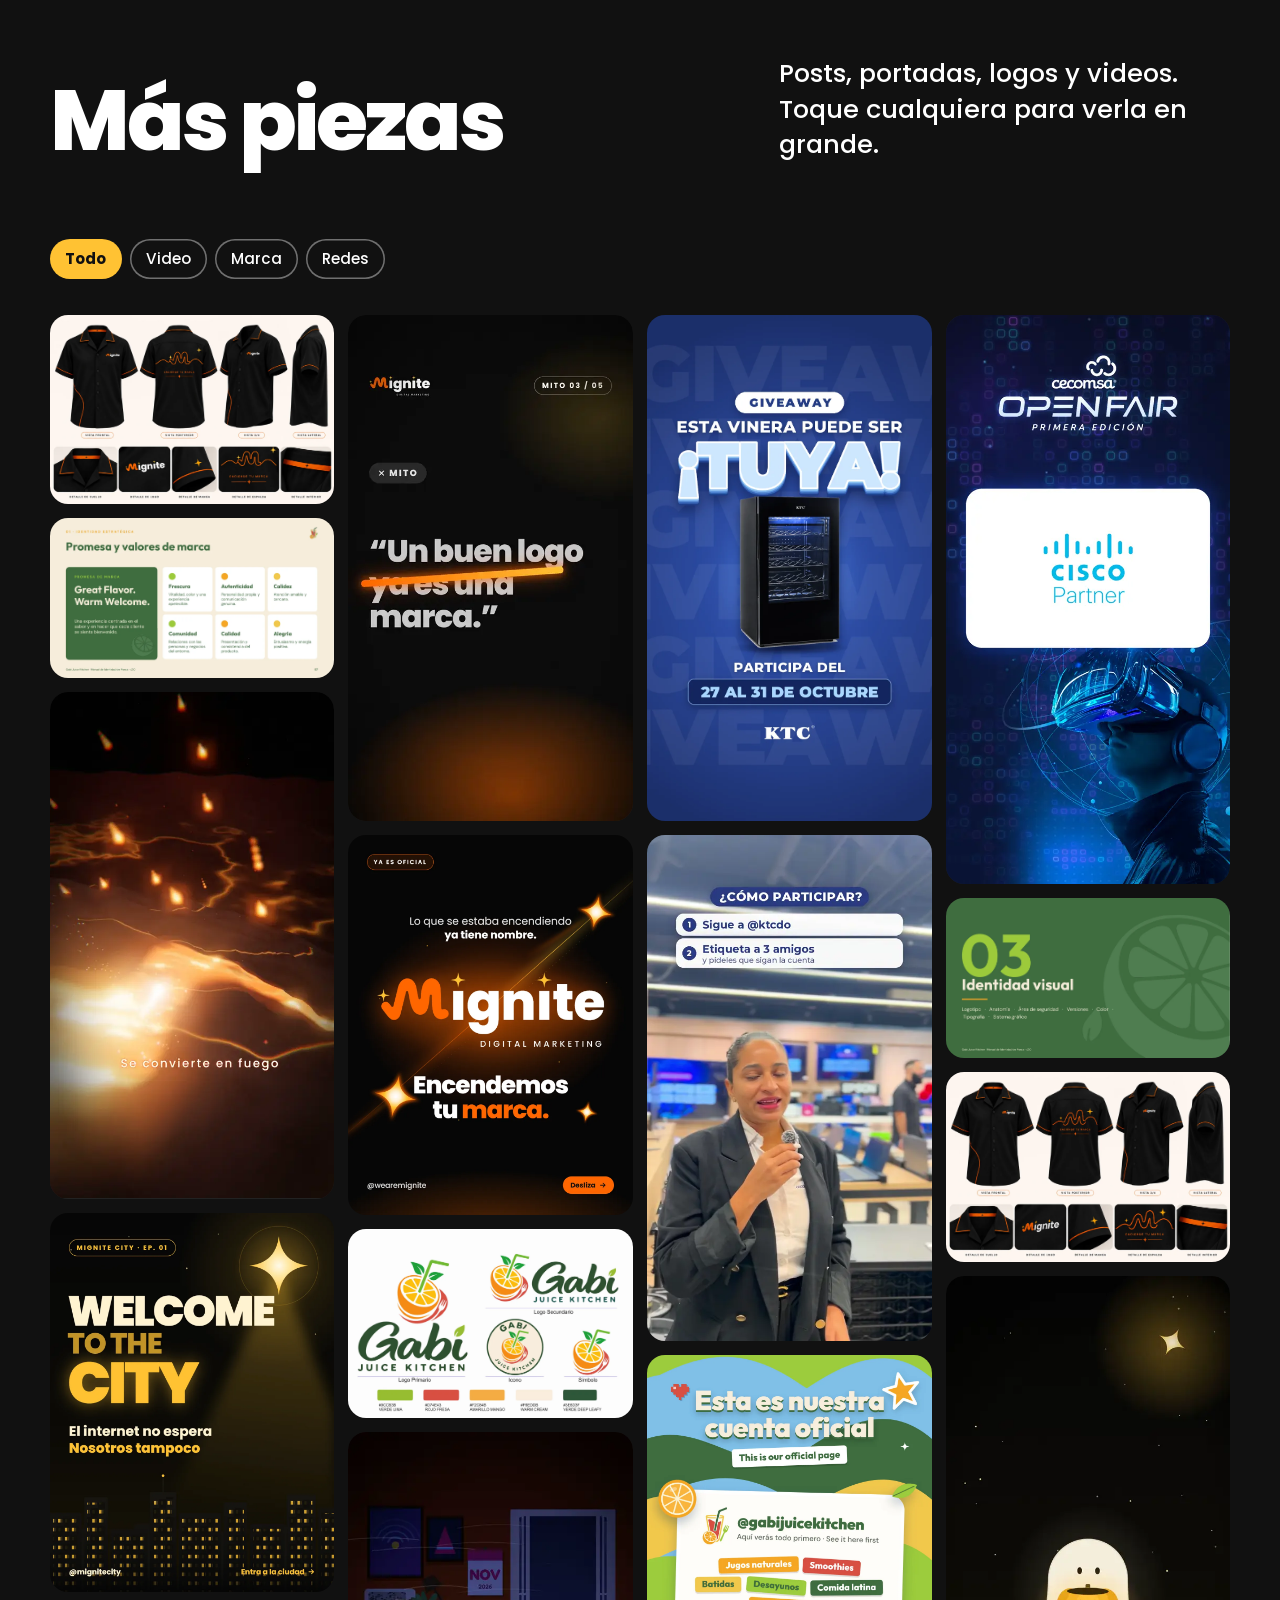
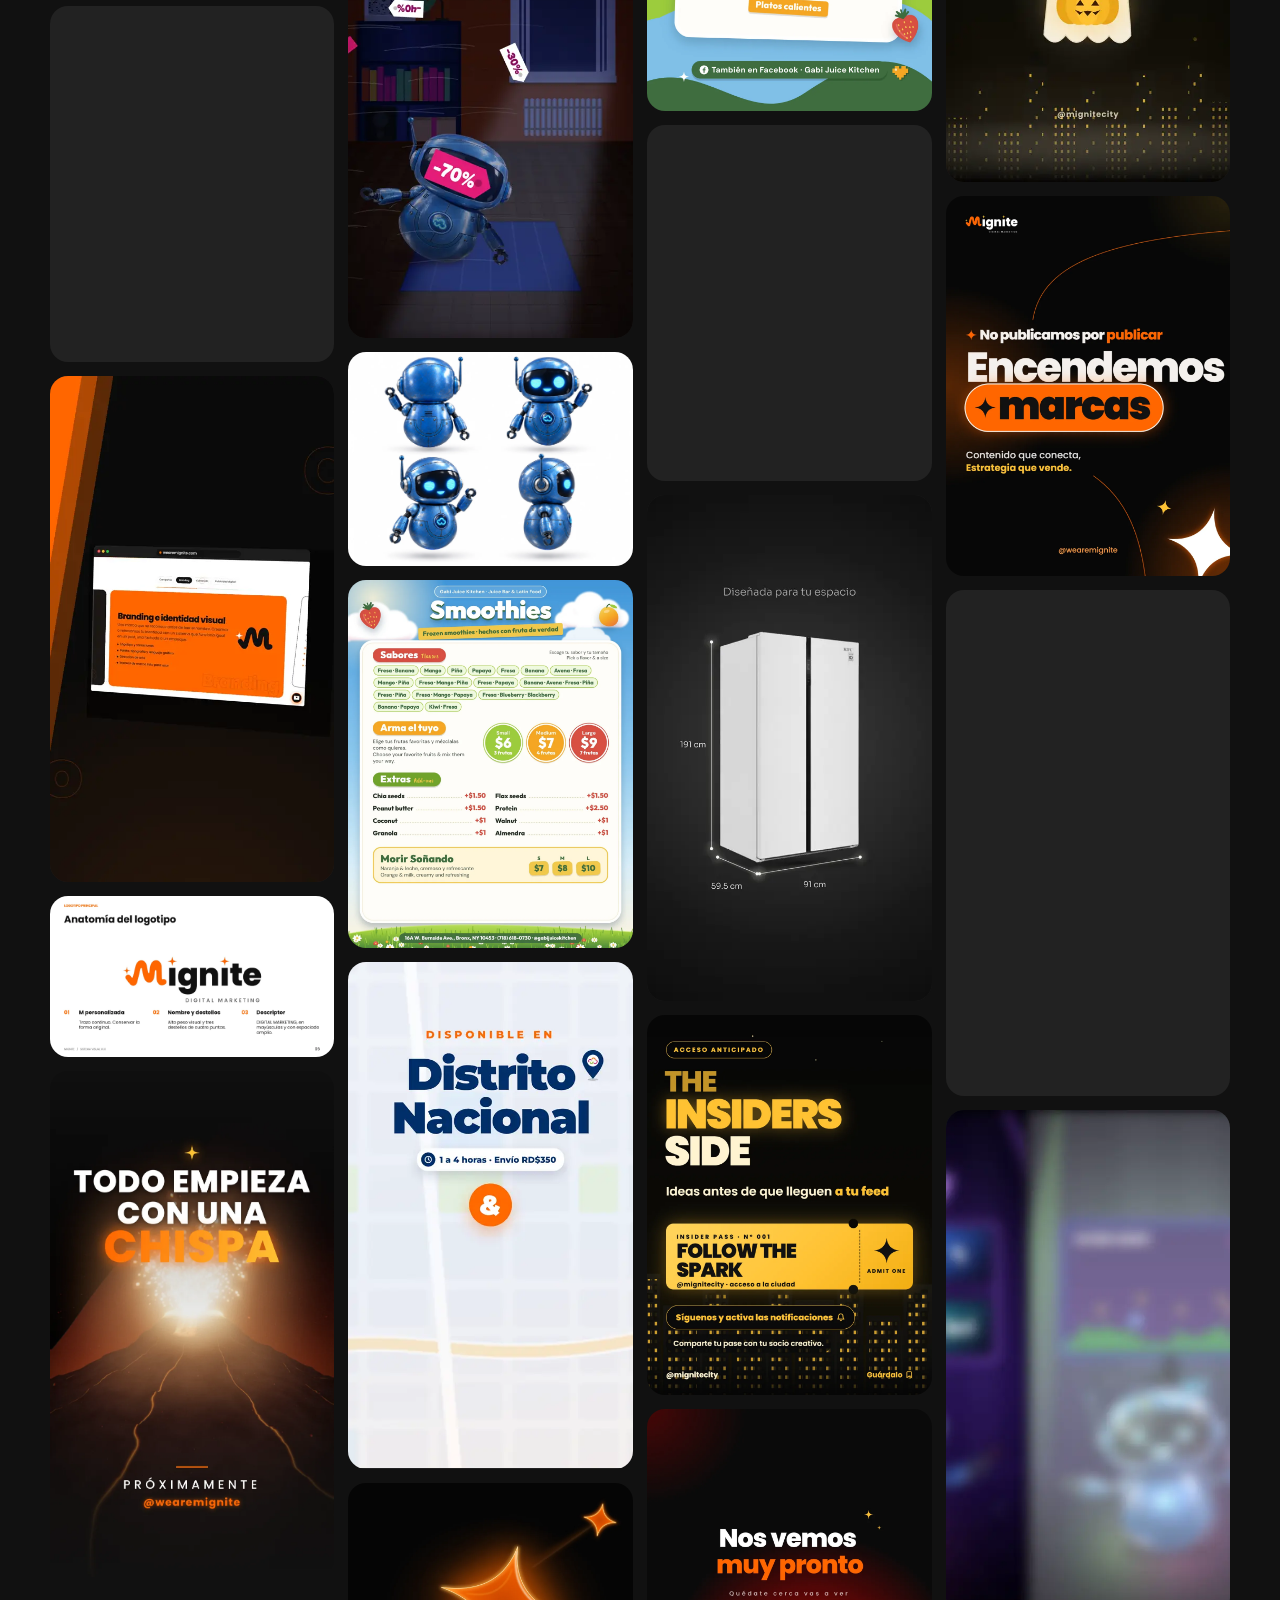
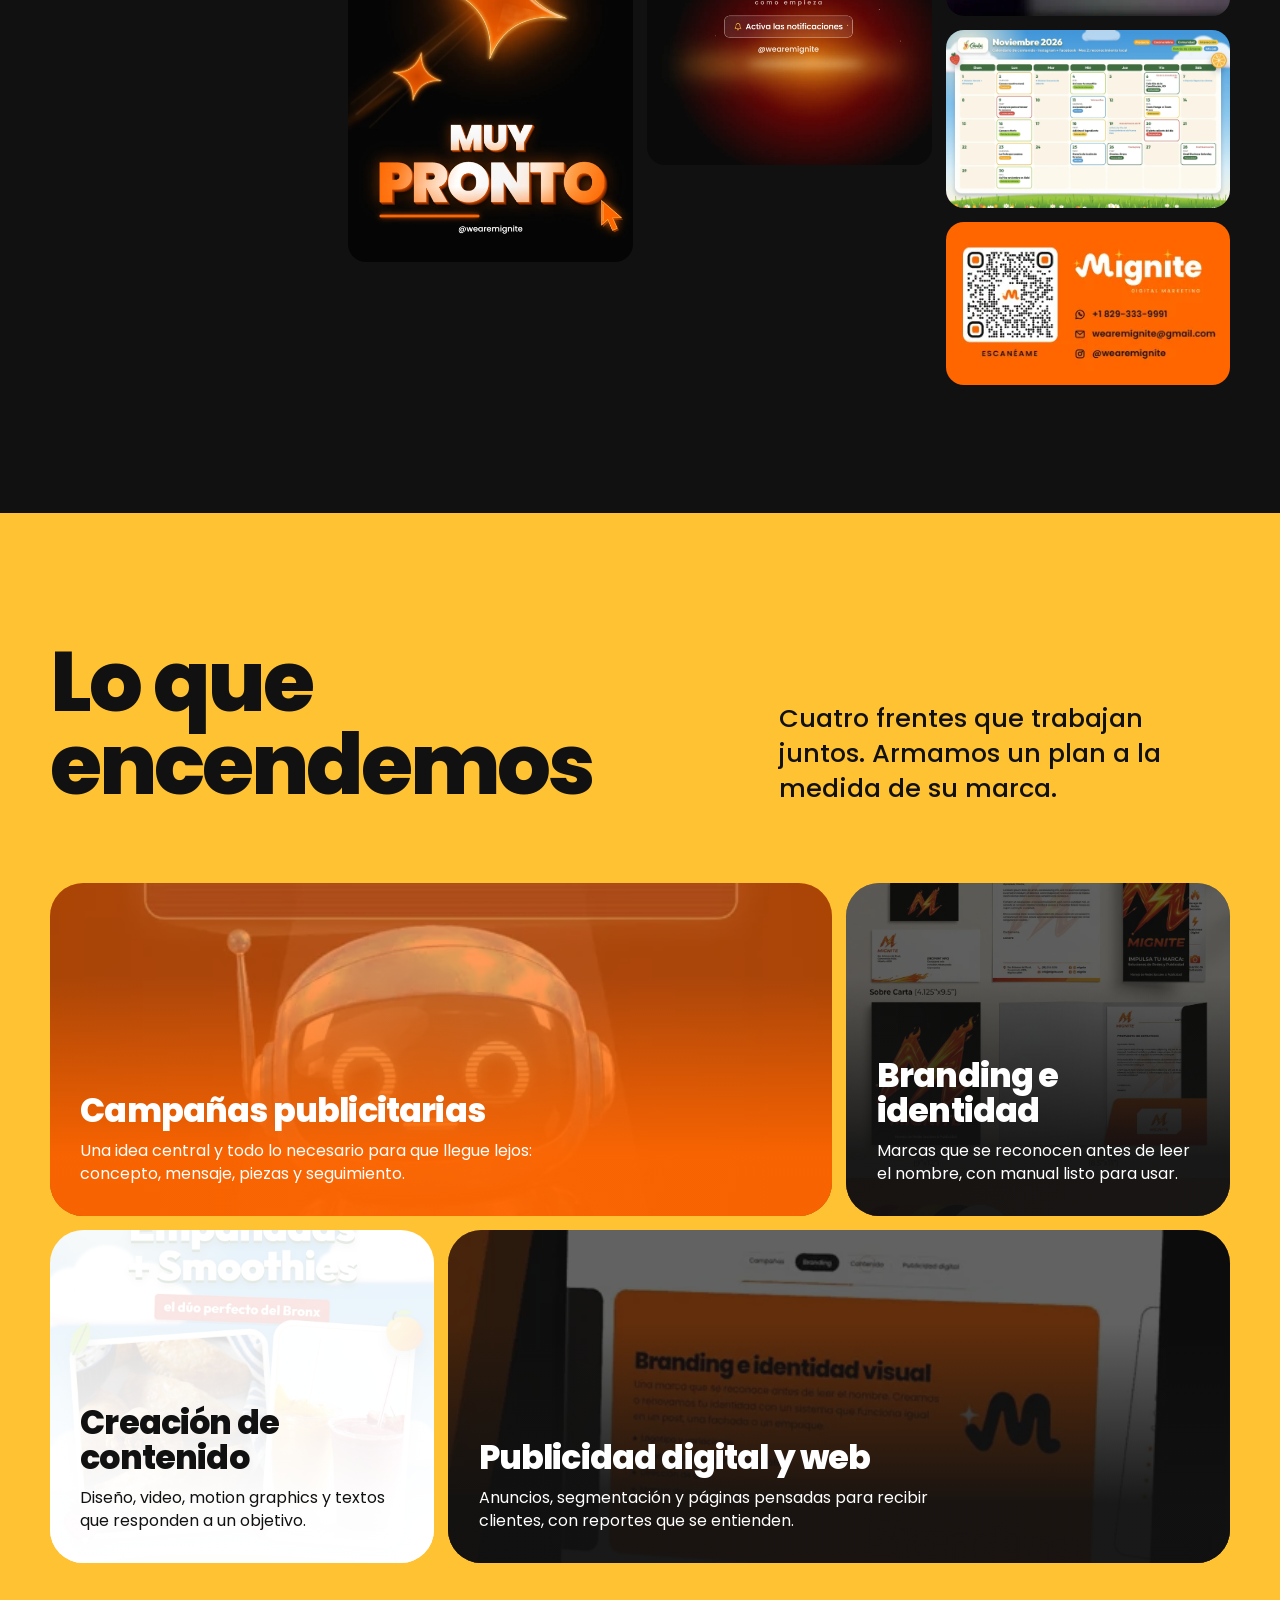
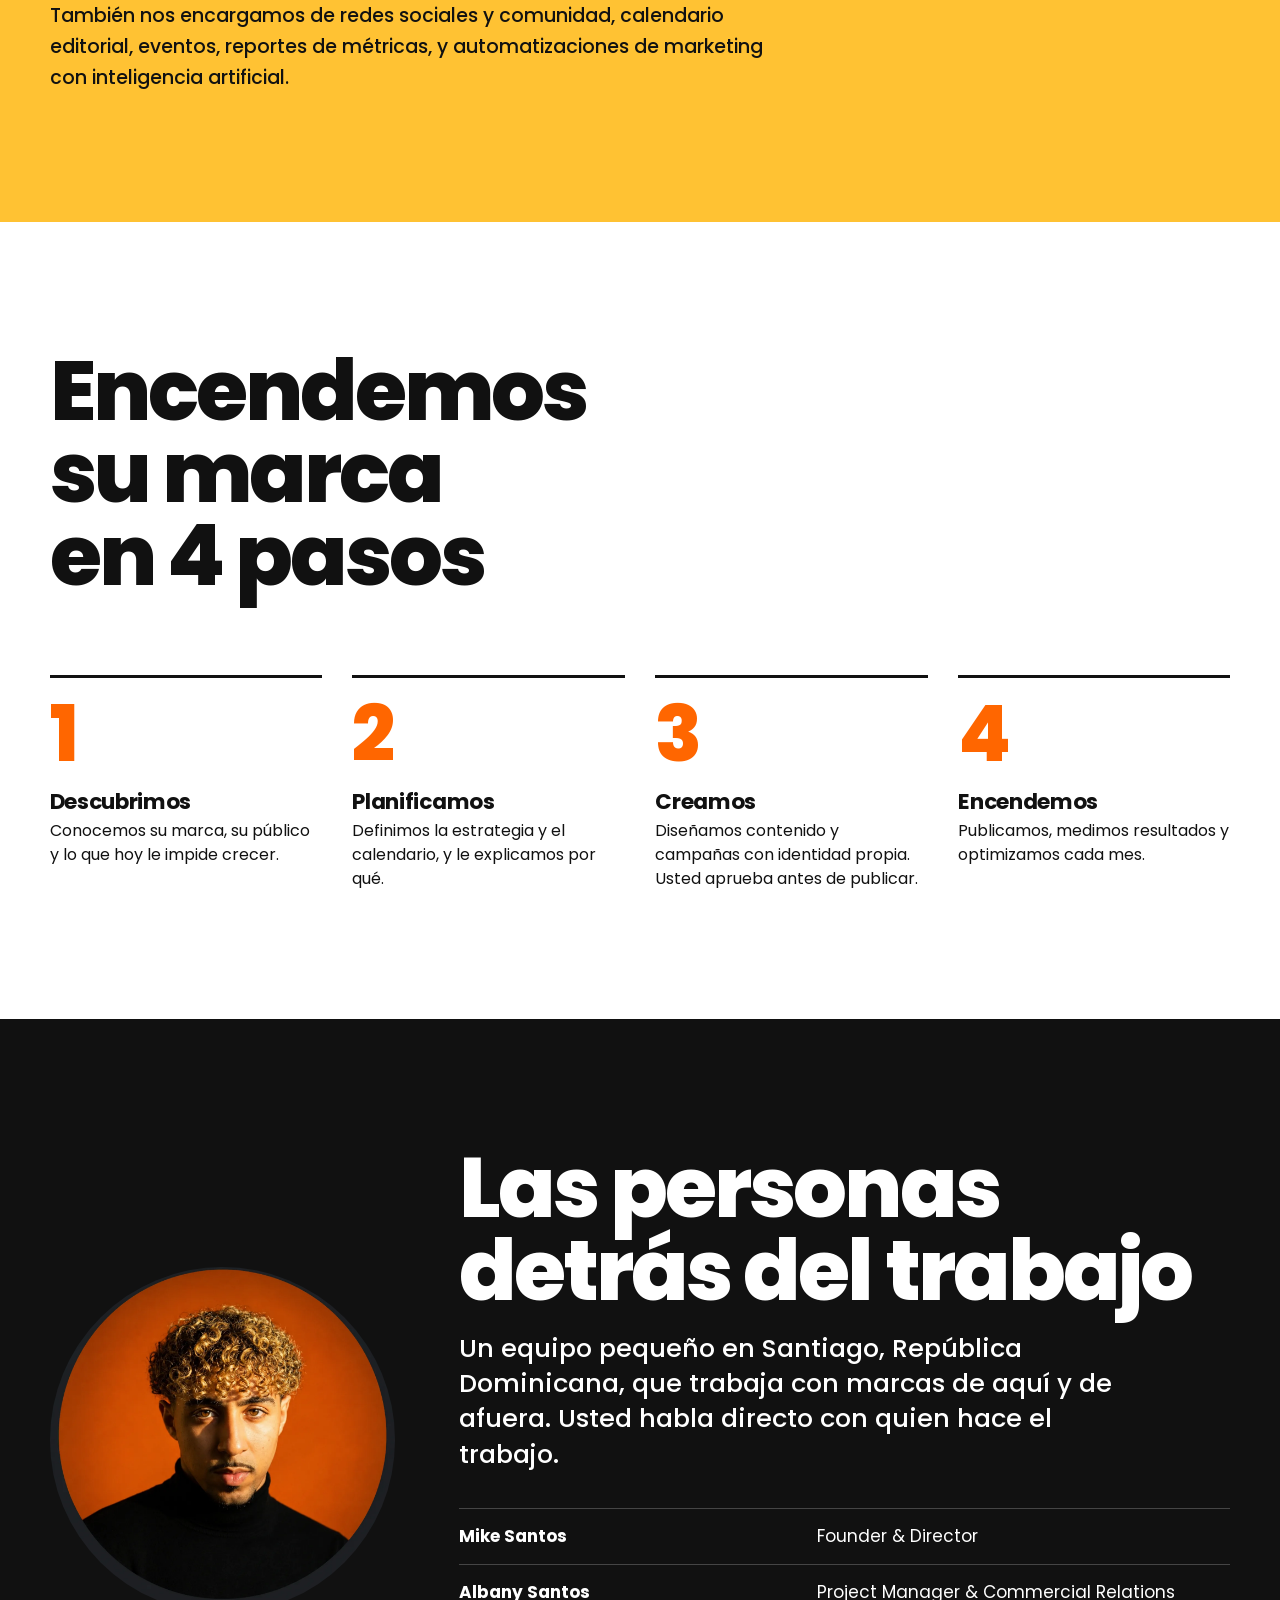
==== commit 2b72b54f: "Portada: logo blanco despejado y texto separado de los videos Co-Authored-By: Claude Opus 5.5 <norep" ====
--- a/index.html
+++ b/index.html
@@ -9,13 +9,12 @@
 <link rel="preload" href="assets/fonts/Poppins-ExtraBold.woff2" as="font" type="font/woff2" crossorigin>
 <link rel="stylesheet" href="assets/site.css"><script type="application/ld+json">{"@context": "https://schema.org", "@type": "ProfessionalService", "name": "MIGNITE", "url": "https://wearemignite.com", "logo": "https://wearemignite.com/portafolio/assets/i/iso-color.svg", "email": "wearemignite@gmail.com", "telephone": "+1-829-333-9991", "description": "Agencia de marketing digital y publicidad en Santiago de los Caballeros, República Dominicana.", "address": {"@type": "PostalAddress", "addressLocality": "Santiago de los Caballeros", "addressCountry": "DO"}, "sameAs": ["https://www.instagram.com/wearemignite/", "https://www.linkedin.com/company/wearemignite"]}</script></head><body>
 <a class="skip" href="#trabajo">Ir al trabajo</a><div class="bezel" aria-hidden="true"></div><div class="ticker" aria-hidden="true"><div><span>Agenda abierta para marcas en RD y en el extranjero</span><i>✦</i><span>Campañas, branding, video y web</span><i>✦</i><span>Santiago de los Caballeros, República Dominicana</span><i>✦</i><span>Agenda abierta para marcas en RD y en el extranjero</span><i>✦</i><span>Campañas, branding, video y web</span><i>✦</i><span>Santiago de los Caballeros, República Dominicana</span><i>✦</i><span>Agenda abierta para marcas en RD y en el extranjero</span><i>✦</i><span>Campañas, branding, video y web</span><i>✦</i><span>Santiago de los Caballeros, República Dominicana</span><i>✦</i><span>Agenda abierta para marcas en RD y en el extranjero</span><i>✦</i><span>Campañas, branding, video y web</span><i>✦</i><span>Santiago de los Caballeros, República Dominicana</span><i>✦</i></div></div>
-<header class="top"><a class="brand tab" href="https://wearemignite.com" aria-label="MIGNITE"><img src="assets/i/wordmark-carbon.svg" alt="MIGNITE" width="900" height="250"></a><a class="btn solid" href="#trabajo">Ver el trabajo</a></header>
+<header class="top"><a class="brand" href="https://wearemignite.com" aria-label="MIGNITE"><img src="assets/i/wordmark-blanco.svg" alt="MIGNITE" width="900" height="250"></a></header>
 <main>
 <section class="hero">
-<svg class="wave" viewBox="0 0 1600 900" preserveAspectRatio="xMidYMid slice" aria-hidden="true"><defs><path id="m" d="M-500,430 C-200,430 -150,165 170,165 C470,165 500,470 800,470 C1100,470 1130,165 1430,165 C1750,165 1800,430 2100,430 C2400,430 2450,165 2770,165 C3070,165 3100,470 3400,470 C3700,470 3730,165 4030,165 C4350,165 4400,430 4700,430"/></defs><text><textPath href="#m" startOffset="0">ENCENDEMOS MARCAS ✦ ENCENDEMOS MARCAS ✦ ENCENDEMOS MARCAS ✦ ENCENDEMOS MARCAS ✦ ENCENDEMOS MARCAS ✦ ENCENDEMOS MARCAS ✦</textPath></text></svg>
-<div class="deck"><button class="tile" data-full="assets/v/web-v.mp4" data-t="wearemignite.com" aria-label="Ver video: wearemignite.com"><span class="float"><span class="tilt"><video class="" muted loop playsinline preload="none" poster="assets/v/web-v.webp" data-src="assets/v/web-v-s.mp4" width="1080" height="1920" aria-hidden="true"></video><span class="glare"></span></span></span></button><button class="tile" data-full="assets/v/blue-teaser.mp4" data-t="Blue Month" aria-label="Ver video: Blue Month"><span class="float"><span class="tilt"><video class="" muted loop playsinline preload="none" poster="assets/v/blue-teaser.webp" data-src="assets/v/blue-teaser-s.mp4" width="1080" height="1920" aria-hidden="true"></video><span class="glare"></span></span></span></button><button class="tile" data-full="assets/v/la-chispa-v.mp4" data-t="La Chispa" aria-label="Ver video: La Chispa"><span class="float"><span class="tilt"><video class="" muted loop playsinline preload="none" poster="assets/v/la-chispa-v.webp" data-src="assets/v/la-chispa-v-s.mp4" width="1080" height="1920" aria-hidden="true"></video><span class="glare"></span></span></span></button><button class="tile" data-full="assets/v/mito.mp4" data-t="Mito vs. Realidad" aria-label="Ver video: Mito vs. Realidad"><span class="float"><span class="tilt"><video class="" muted loop playsinline preload="none" poster="assets/v/mito.webp" data-src="assets/v/mito-s.mp4" width="1080" height="1920" aria-hidden="true"></video><span class="glare"></span></span></span></button><button class="tile" data-full="assets/v/cec-delivery.mp4" data-t="Delivery Express" aria-label="Ver video: Delivery Express"><span class="float"><span class="tilt"><video class="" muted loop playsinline preload="none" poster="assets/v/cec-delivery.webp" data-src="assets/v/cec-delivery-s.mp4" width="1080" height="1920" aria-hidden="true"></video><span class="glare"></span></span></span></button></div>
 <div class="hero-copy"><h1>Somos MIGNITE. Convertimos ideas en marcas que la gente recuerda.</h1>
-<div class="hero-cta"><a class="btn solid" href="https://wa.me/18293339991?text=Hola%20MIGNITE%2C%20vi%20su%20portafolio%20y%20quisiera%20hablar%20de%20mi%20marca." target="_blank" rel="noopener">Hablemos de su marca</a></div></div>
+<div class="hero-cta"><a class="btn solid" href="https://wa.me/18293339991?text=Hola%20MIGNITE%2C%20vi%20su%20portafolio%20y%20quisiera%20hablar%20de%20mi%20marca." target="_blank" rel="noopener">Hablemos de su marca</a><a class="btn ghost" href="#trabajo">Ver el trabajo</a></div></div>
+<div class="stage"><svg class="wave" viewBox="0 0 1600 600" preserveAspectRatio="xMidYMid slice" aria-hidden="true"><defs><path id="m" d="M-900,530 C-640.0,530 -640.0,140 -380,140 C-120.0,140 -120.0,530 140,530 C400.0,530 400.0,140 660,140 C920.0,140 920.0,530 1180,530 C1440.0,530 1440.0,140 1700,140 C1960.0,140 1960.0,530 2220,530 C2480.0,530 2480.0,140 2740,140 C3000.0,140 3000.0,530 3260,530 C3520.0,530 3520.0,140 3780,140 C4040.0,140 4040.0,530 4300,530 C4560.0,530 4560.0,140 4820,140 C5080.0,140 5080.0,530 5340,530"/></defs><text><textPath href="#m" startOffset="0">ENCENDEMOS MARCAS ✦ ENCENDEMOS MARCAS ✦ ENCENDEMOS MARCAS ✦ ENCENDEMOS MARCAS ✦ ENCENDEMOS MARCAS ✦ ENCENDEMOS MARCAS ✦</textPath></text></svg><div class="deck"><button class="tile" data-full="assets/v/web-v.mp4" data-t="wearemignite.com" aria-label="Ver video: wearemignite.com"><span class="float"><span class="tilt"><video class="" muted loop playsinline preload="none" poster="assets/v/web-v.webp" data-src="assets/v/web-v-s.mp4" width="1080" height="1920" aria-hidden="true"></video><span class="glare"></span></span></span></button><button class="tile" data-full="assets/v/blue-teaser.mp4" data-t="Blue Month" aria-label="Ver video: Blue Month"><span class="float"><span class="tilt"><video class="" muted loop playsinline preload="none" poster="assets/v/blue-teaser.webp" data-src="assets/v/blue-teaser-s.mp4" width="1080" height="1920" aria-hidden="true"></video><span class="glare"></span></span></span></button><button class="tile" data-full="assets/v/la-chispa-v.mp4" data-t="La Chispa" aria-label="Ver video: La Chispa"><span class="float"><span class="tilt"><video class="" muted loop playsinline preload="none" poster="assets/v/la-chispa-v.webp" data-src="assets/v/la-chispa-v-s.mp4" width="1080" height="1920" aria-hidden="true"></video><span class="glare"></span></span></span></button><button class="tile" data-full="assets/v/mito.mp4" data-t="Mito vs. Realidad" aria-label="Ver video: Mito vs. Realidad"><span class="float"><span class="tilt"><video class="" muted loop playsinline preload="none" poster="assets/v/mito.webp" data-src="assets/v/mito-s.mp4" width="1080" height="1920" aria-hidden="true"></video><span class="glare"></span></span></span></button><button class="tile" data-full="assets/v/cec-delivery.mp4" data-t="Delivery Express" aria-label="Ver video: Delivery Express"><span class="float"><span class="tilt"><video class="" muted loop playsinline preload="none" poster="assets/v/cec-delivery.webp" data-src="assets/v/cec-delivery-s.mp4" width="1080" height="1920" aria-hidden="true"></video><span class="glare"></span></span></span></button></div></div>
 </section>
 <section class="reel" aria-label="Video de muestra"><div class="reel-frame"><video class="" muted loop playsinline preload="none" poster="assets/v/reel.webp" data-src="assets/v/reel.mp4" width="1280" height="720" aria-hidden="true"></video><span class="tag">Muestra de nuestro trabajo</span></div></section>
 <section class="proof" aria-label="Marcas"><div class="names"><div><span>CECOMSA</span><img src="assets/i/iso-color.svg" alt=""><span>Gabi Juice Kitchen</span><img src="assets/i/iso-color.svg" alt=""><span>KTC</span><img src="assets/i/iso-color.svg" alt=""><span>Essenza</span><img src="assets/i/iso-color.svg" alt=""><span>Open Fair</span><img src="assets/i/iso-color.svg" alt=""><span>Tech Fest</span><img src="assets/i/iso-color.svg" alt=""><span>Blue Month</span><img src="assets/i/iso-color.svg" alt=""></div><div aria-hidden="true"><span>CECOMSA</span><img src="assets/i/iso-color.svg" alt=""><span>Gabi Juice Kitchen</span><img src="assets/i/iso-color.svg" alt=""><span>KTC</span><img src="assets/i/iso-color.svg" alt=""><span>Essenza</span><img src="assets/i/iso-color.svg" alt=""><span>Open Fair</span><img src="assets/i/iso-color.svg" alt=""><span>Tech Fest</span><img src="assets/i/iso-color.svg" alt=""><span>Blue Month</span><img src="assets/i/iso-color.svg" alt=""></div></div>
--- a/assets/site.css
+++ b/assets/site.css
@@ -37,10 +37,8 @@
 /* Cabecera */
 .top{position:absolute;z-index:50;left:0;right:0;display:flex;align-items:center;justify-content:space-between;gap:16px;padding:calc(var(--bez) + 14px) calc(var(--gut) + 6px) 0}
 .top .brand{display:block;padding-block:6px}
-.top .tab{padding-block:9px}
 .top .brand img{height:clamp(30px,3.2vw,42px);width:auto}
-.top .tab{display:block;background:var(--carbon);padding:9px 18px 9px 14px;border-radius:16px;box-shadow:0 8px 22px rgba(90,25,0,.3)}
-.top .tab img{height:clamp(28px,2.7vw,36px)}
+
 .dock{position:fixed;z-index:70;left:50%;bottom:calc(var(--bez) + 14px);transform:translateX(-50%);display:flex;align-items:center;gap:2px;background:var(--carbon);color:#fff;border-radius:999px;padding:5px;box-shadow:0 10px 30px rgba(0,0,0,.28);max-width:calc(100vw - 32px)}
 .dock a{padding:9px 15px;border-radius:999px;font-size:.875rem;font-weight:500;text-decoration:none;white-space:nowrap}
 .dock a:hover{background:rgba(255,255,255,.14)}
@@ -54,30 +52,45 @@
 .top .btn{font-size:.9rem}
 
 /* Hero */
-.hero{position:relative;min-height:calc(100svh - 34px);display:grid;grid-template-rows:1fr auto;overflow:hidden;background:var(--ignicion);color:#fff;padding-bottom:clamp(100px,12vh,120px)}
-.wave{position:absolute;inset:0;width:100%;height:100%;pointer-events:none}
+.hero{position:relative;min-height:calc(100svh - 34px);display:grid;grid-template-columns:minmax(0,41%) minmax(0,1fr);overflow:hidden;background:var(--ignicion);color:#fff}
+.hero-copy{position:relative;z-index:5;align-self:center;padding:clamp(92px,13vh,120px) clamp(24px,3vw,52px) clamp(92px,13vh,120px) calc(var(--gut) + 6px)}
+.hero h1{color:var(--carbon);font-size:clamp(2rem,3.5vw,3.9rem);font-weight:800;line-height:1.06;letter-spacing:-.03em;text-wrap:balance}
+.hero-cta{display:flex;flex-wrap:wrap;gap:10px;margin-top:clamp(18px,3vh,28px)}
+.hero-cta .ghost{color:var(--carbon)}
+.stage{position:relative;min-width:0;display:grid;place-items:center;padding-bottom:76px}
+.wave{position:absolute;inset:0;width:100%;height:100%;pointer-events:none;-webkit-mask-image:linear-gradient(to right,transparent 2%,#000 22%);mask-image:linear-gradient(to right,transparent 2%,#000 22%)}
 .wave text{font:800 150px Poppins,sans-serif;fill:#fff;letter-spacing:-4px}
-.deck{--tw:clamp(112px,min(14.5vw,25svh),210px);position:relative;z-index:4;align-self:center;justify-self:center;width:min(94vw,1120px);height:calc(var(--tw)*1.78 + 36px);margin-top:clamp(70px,9vh,92px)}
+.deck{--tw:min(13.4vw,(100svh - 210px)*.5625);position:relative;z-index:4;width:100%;height:calc(var(--tw)*1.78 + 30px)}
 .tile{position:absolute;left:50%;top:50%;width:var(--tw);aspect-ratio:9/16;margin-left:calc(var(--tw)/-2);padding:0;display:block;transform:translateY(-50%) scale(.82);transition:transform 1.1s var(--ease);will-change:transform;z-index:var(--z);cursor:pointer}
 .is-in .tile{transform:translate(calc(var(--x)*1%),calc(var(--y)*1% - 50%)) translate(calc(var(--mx,0)*var(--d)*1px),calc(var(--my,0)*var(--d)*1px))}
-.tile:nth-child(1){--x:-215;--y:9;--a:-9;--d:-18;--z:1;--t:7.2s;--w:0s}
-.tile:nth-child(2){--x:-108;--y:-5;--a:-4;--d:-10;--z:2;--t:6.1s;--w:-2.4s}
-.tile:nth-child(3){--x:0;--y:4;--a:1;--d:7;--z:3;--t:6.8s;--w:-1.1s}
-.tile:nth-child(4){--x:108;--y:-7;--a:4;--d:-10;--z:2;--t:5.8s;--w:-3.3s}
-.tile:nth-child(5){--x:215;--y:7;--a:10;--d:-18;--z:1;--t:7.6s;--w:-4.6s}
+.tile:nth-child(1){--x:-158;--y:6;--a:-9;--d:-14;--z:1;--t:7.2s;--w:0s}
+.tile:nth-child(2){--x:-80;--y:-4;--a:-4;--d:-8;--z:2;--t:6.1s;--w:-2.4s}
+.tile:nth-child(3){--x:0;--y:3;--a:1;--d:6;--z:3;--t:6.8s;--w:-1.1s}
+.tile:nth-child(4){--x:80;--y:-5;--a:4;--d:-8;--z:2;--t:5.8s;--w:-3.3s}
+.tile:nth-child(5){--x:158;--y:5;--a:10;--d:-14;--z:1;--t:7.6s;--w:-4.6s}
 .tile:hover,.tile:focus-visible,.tile.lit{z-index:10}
 .float{display:block;width:100%;height:100%;animation:drift var(--t) ease-in-out var(--w) infinite alternate}
 @keyframes drift{from{transform:translateY(-3.2%) rotate(calc(var(--a)*1deg - 1.6deg))}to{transform:translateY(3.2%) rotate(calc(var(--a)*1deg + 1.6deg))}}
 .tilt{position:relative;display:block;width:100%;height:100%;border-radius:clamp(16px,2vw,28px);overflow:hidden;background:var(--carbon);box-shadow:0 26px 50px rgba(90,25,0,.42);transform:perspective(760px) rotateX(calc(var(--rx,0)*1deg)) rotateY(calc(var(--ry,0)*1deg)) scale(var(--zoom,1));transition:transform .28s var(--ease),box-shadow .3s,filter .3s}
 .tilt video{width:100%;height:100%;object-fit:cover}
 .glare{position:absolute;inset:0;opacity:0;mix-blend-mode:screen;background:radial-gradient(circle at var(--gx,50%) var(--gy,50%),rgba(255,226,150,.85),rgba(255,102,0,.32) 34%,transparent 62%);transition:opacity .3s}
-.tile:hover .tilt,.tile:focus-visible .tilt,.tile.lit .tilt{--zoom:1.16;box-shadow:0 0 0 3px var(--chispa),0 0 34px 6px rgba(255,194,51,.8),0 30px 70px rgba(90,25,0,.55)}
+.tile:hover .tilt,.tile:focus-visible .tilt,.tile.lit .tilt{--zoom:1.1;box-shadow:0 0 0 3px var(--chispa),0 0 34px 6px rgba(255,194,51,.8),0 30px 70px rgba(90,25,0,.55)}
 .tile:hover .glare,.tile.lit .glare{opacity:1}
 .deck:hover .tile:not(:hover) .tilt{filter:saturate(.55) brightness(.7)}
 .spark{position:absolute;left:0;top:0;width:var(--sz);height:var(--sz);background:var(--chispa);pointer-events:none;z-index:12;clip-path:polygon(50% 0,61% 39%,100% 50%,61% 61%,50% 100%,39% 61%,0 50%,39% 39%)}
-.hero-copy{position:relative;z-index:5;padding:clamp(26px,4.4vh,46px) calc(var(--gut) + 6px) 0;display:grid;grid-template-columns:minmax(0,1.5fr) auto;gap:clamp(20px,3vw,48px);align-items:end}
-.hero h1{color:var(--carbon);font-size:clamp(1.9rem,3.5vw,3.3rem);font-weight:800;line-height:1.08;letter-spacing:-.03em;max-width:32ch;text-wrap:balance}
-.hero-cta{display:flex;flex-wrap:wrap;gap:10px;justify-content:flex-end}
+
+@media (max-width:999px){
+  .hero{grid-template-columns:minmax(0,1fr);grid-template-rows:auto auto;align-content:start}
+  .stage{order:-1;margin-top:calc(var(--bez) + 74px);height:calc(var(--tw)*1.78 + 64px);padding:0;--tw:clamp(96px,min(27vw,(100svh - 500px)*.5625),170px)}
+  .wave{-webkit-mask-image:none;mask-image:none}
+  .deck{--tw:inherit}
+  .hero-copy{align-self:start;padding:clamp(34px,5vh,52px) calc(var(--gut) + 6px) 96px}
+  .hero h1{font-size:clamp(2rem,6.4vw,3rem)}
+}
+@media (max-width:640px){
+  .tile:nth-child(1),.tile:nth-child(5){display:none}
+  .tile:nth-child(2){--x:-92}.tile:nth-child(4){--x:92}
+}
 
 /* Reel */
 .reel{background:var(--ignicion);padding:0 0 clamp(50px,8vw,110px)}
@@ -207,8 +220,6 @@
 .next b{display:block;font-size:clamp(2.4rem,8vw,7.6rem);line-height:.98;letter-spacing:-.04em;font-weight:800}
 
 @media (max-width:900px){
-  .hero-copy{grid-template-columns:1fr}
-  .hero-cta{justify-content:flex-start}
   .sec-head{grid-template-columns:1fr}
   .case{display:flex;flex-direction:column;align-items:stretch}
   .case:nth-child(even) .case-media,.case:nth-child(even) .case-info{order:0}
@@ -222,13 +233,9 @@
   .team img.mike{width:min(62vw,250px)}
   .facts-sheet{grid-template-columns:1fr 1fr}
   .story{grid-template-columns:1fr}
-  .top .btn{display:none}
-  .dock a{padding:9px 11px;font-size:.8125rem}
-  .deck{--tw:clamp(104px,29vw,170px)}
-  .tile:nth-child(1),.tile:nth-child(5){display:none}
-  .tile:nth-child(2){--x:-92}.tile:nth-child(4){--x:92}
-}
-@media (max-width:440px){.dock a{padding:8px 10px;font-size:.78rem}.dock a.hide-s{display:none}}
+  .dock a{padding:12px 12px;font-size:.8125rem}
+}
+@media (max-width:440px){.dock a{padding:12px 11px;font-size:.8rem}.dock a.hide-s{display:none}}
 @media (prefers-reduced-motion:reduce){
   html{scroll-behavior:auto}
   *,*::before,*::after{animation:none!important;transition:none!important}
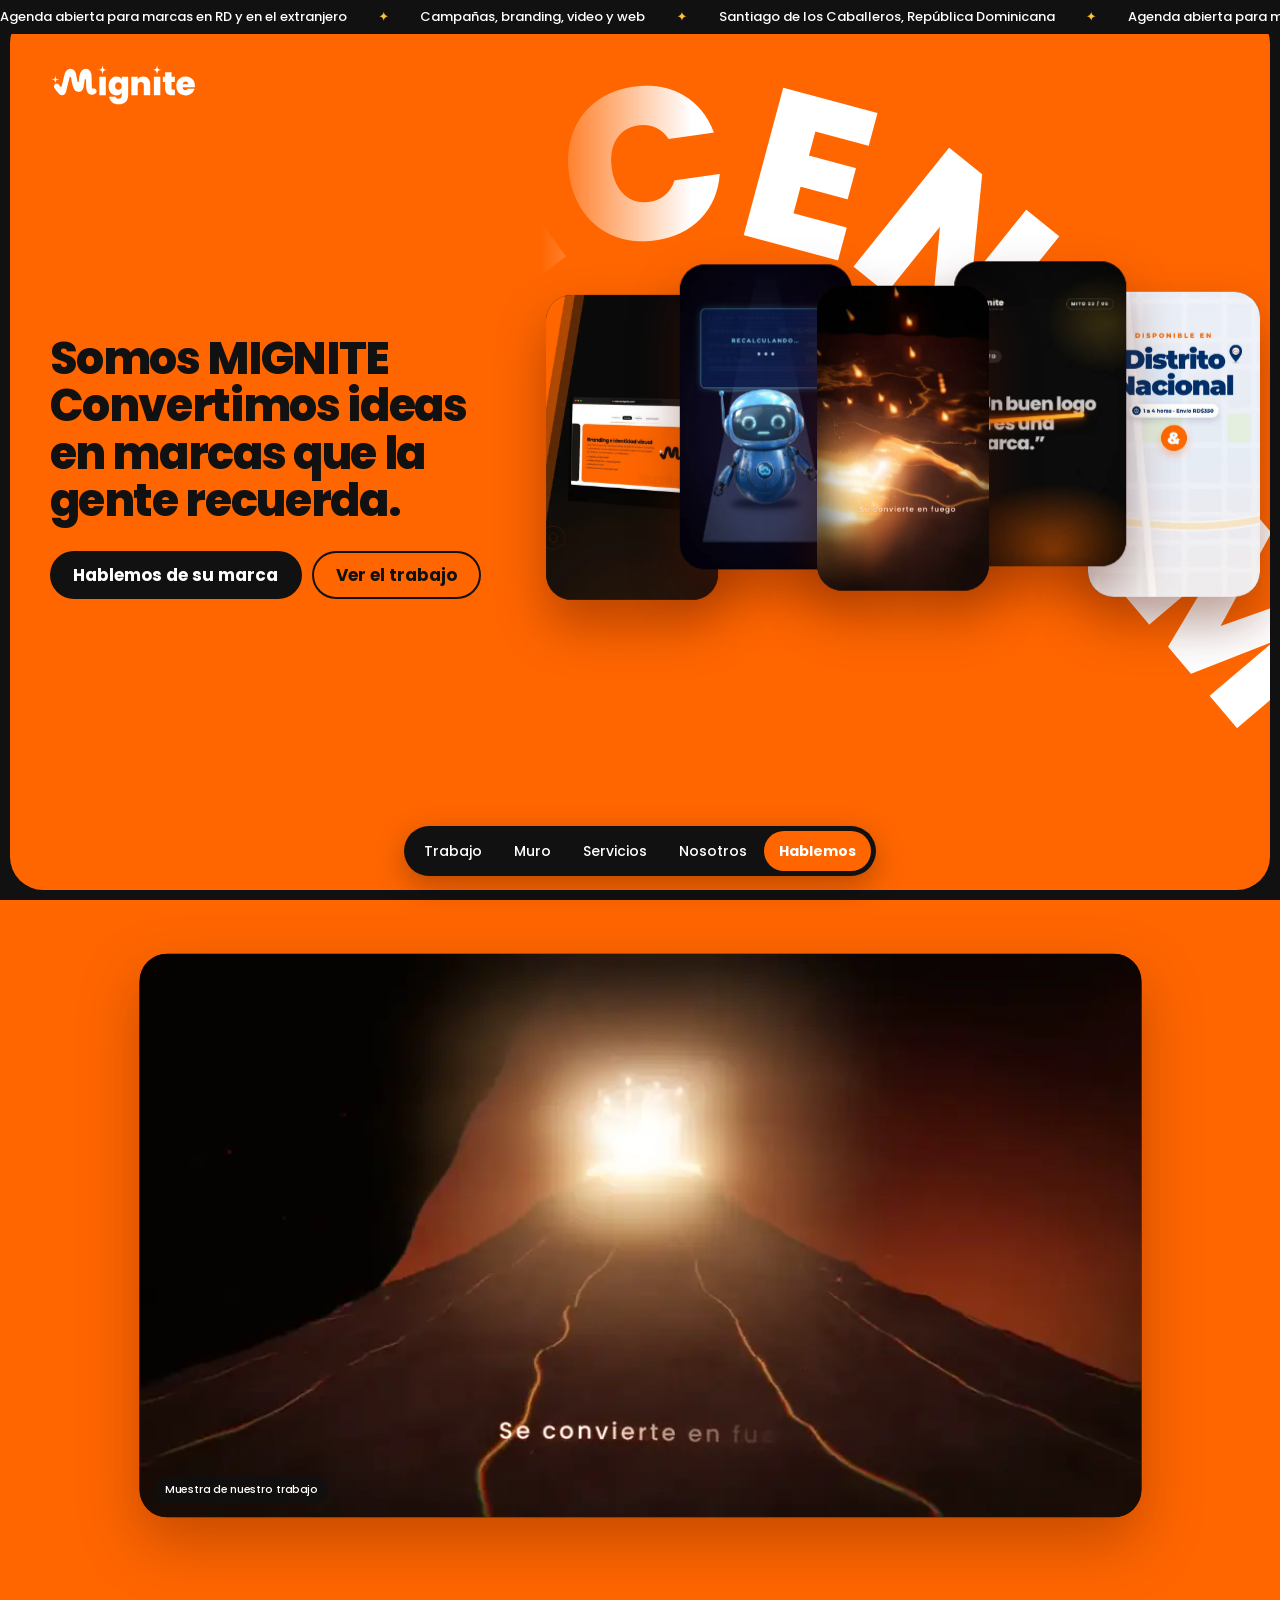
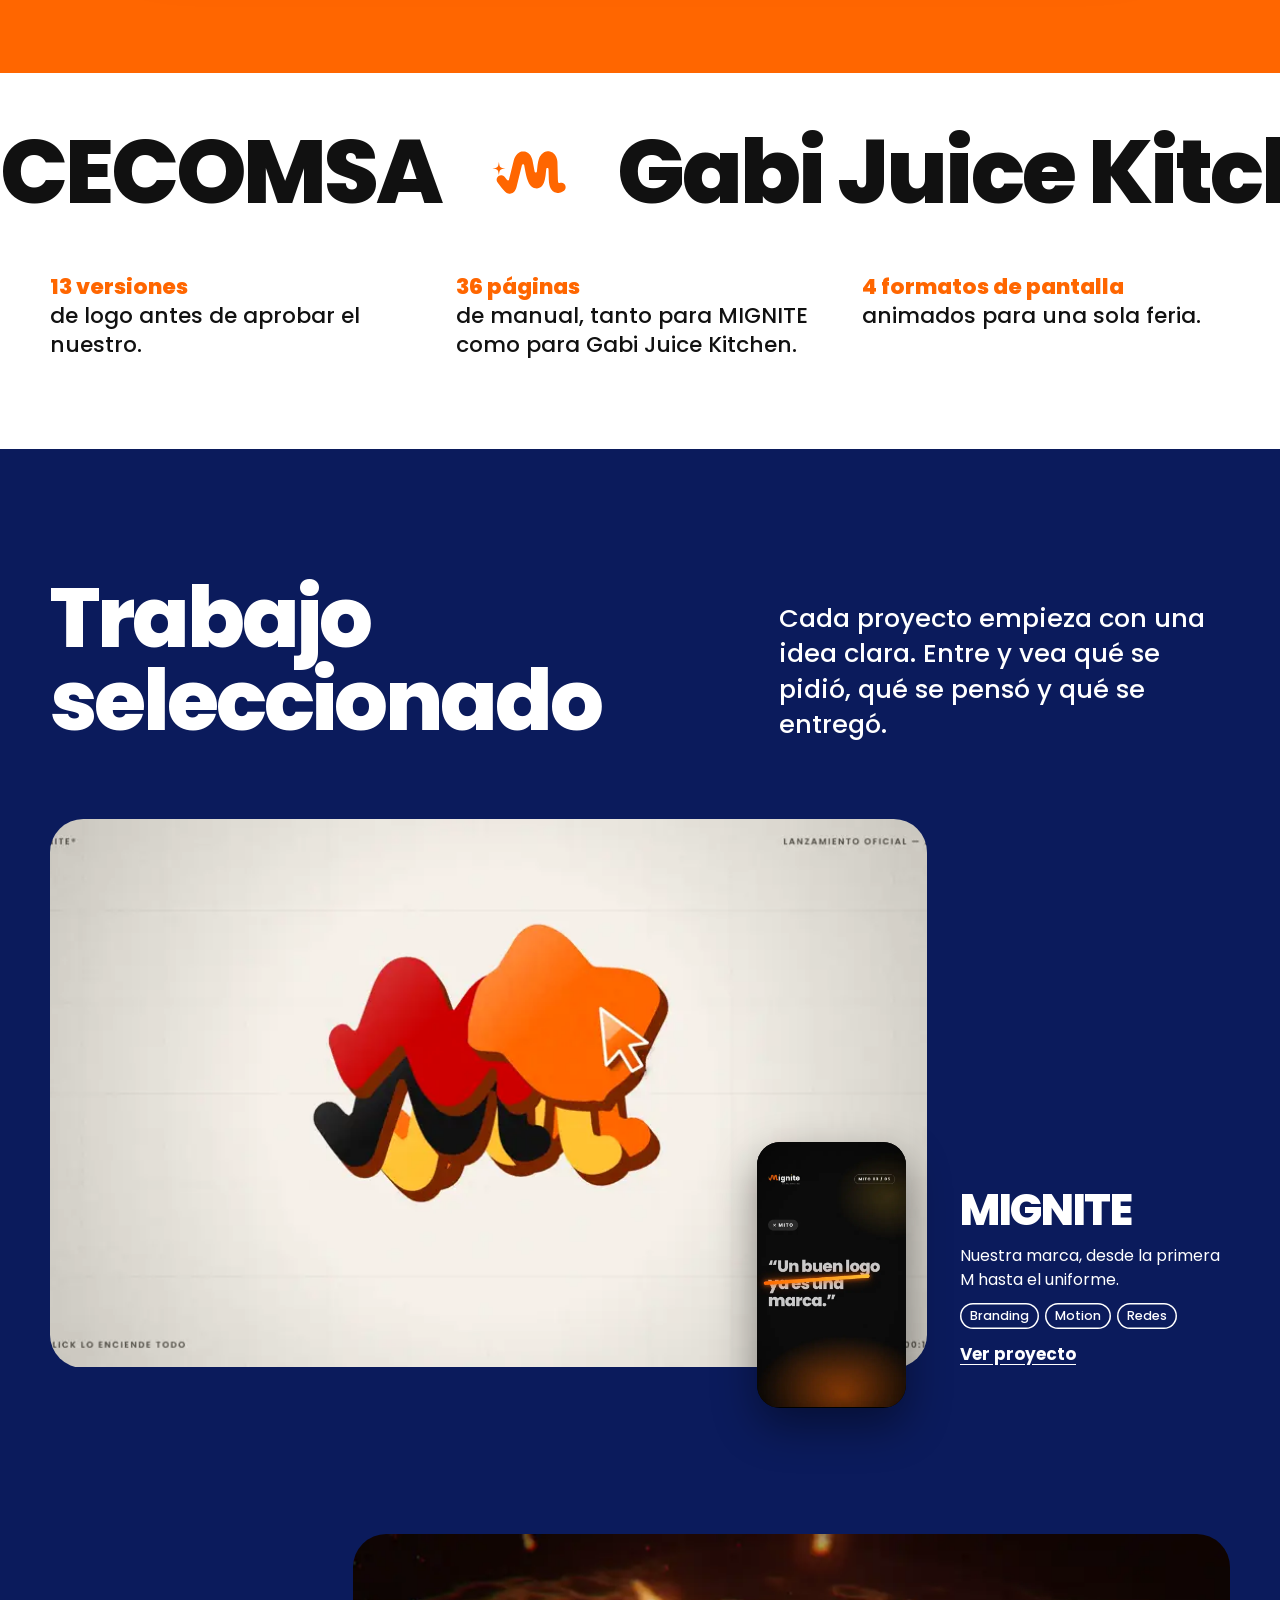
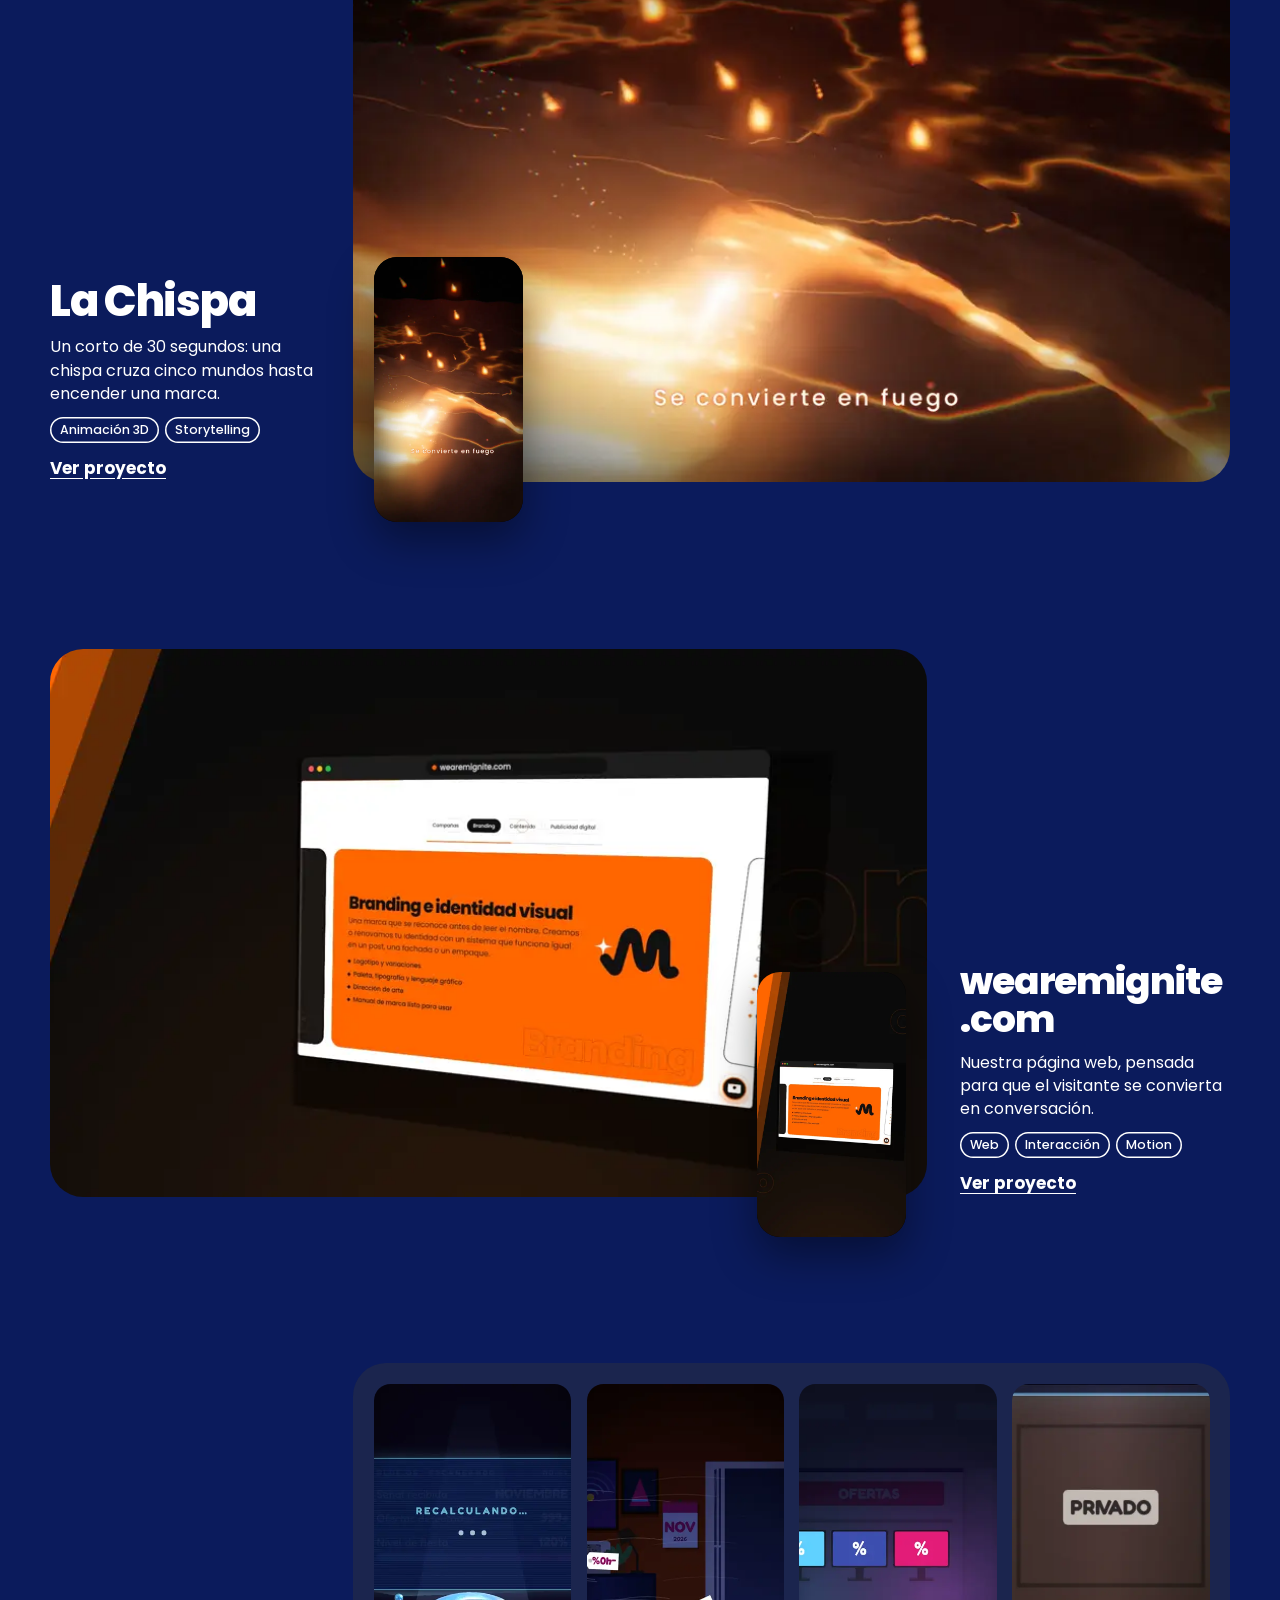
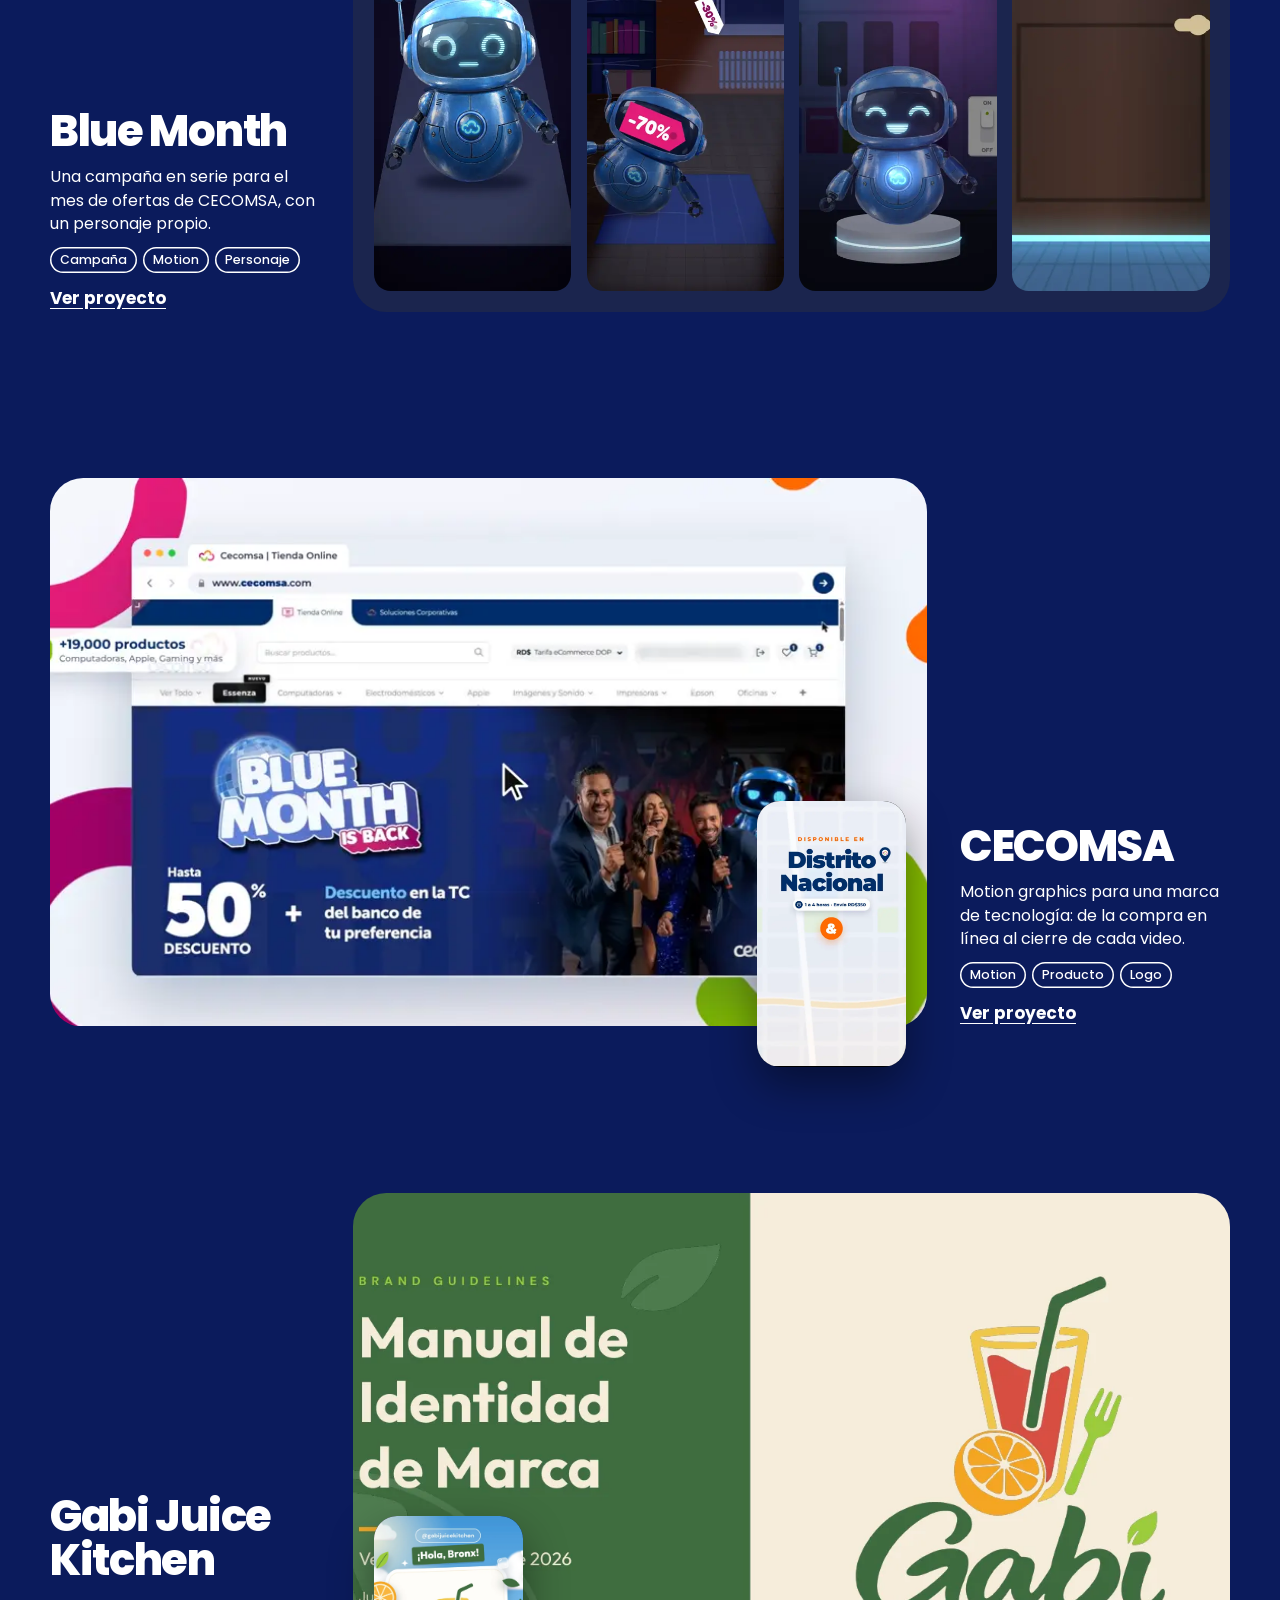
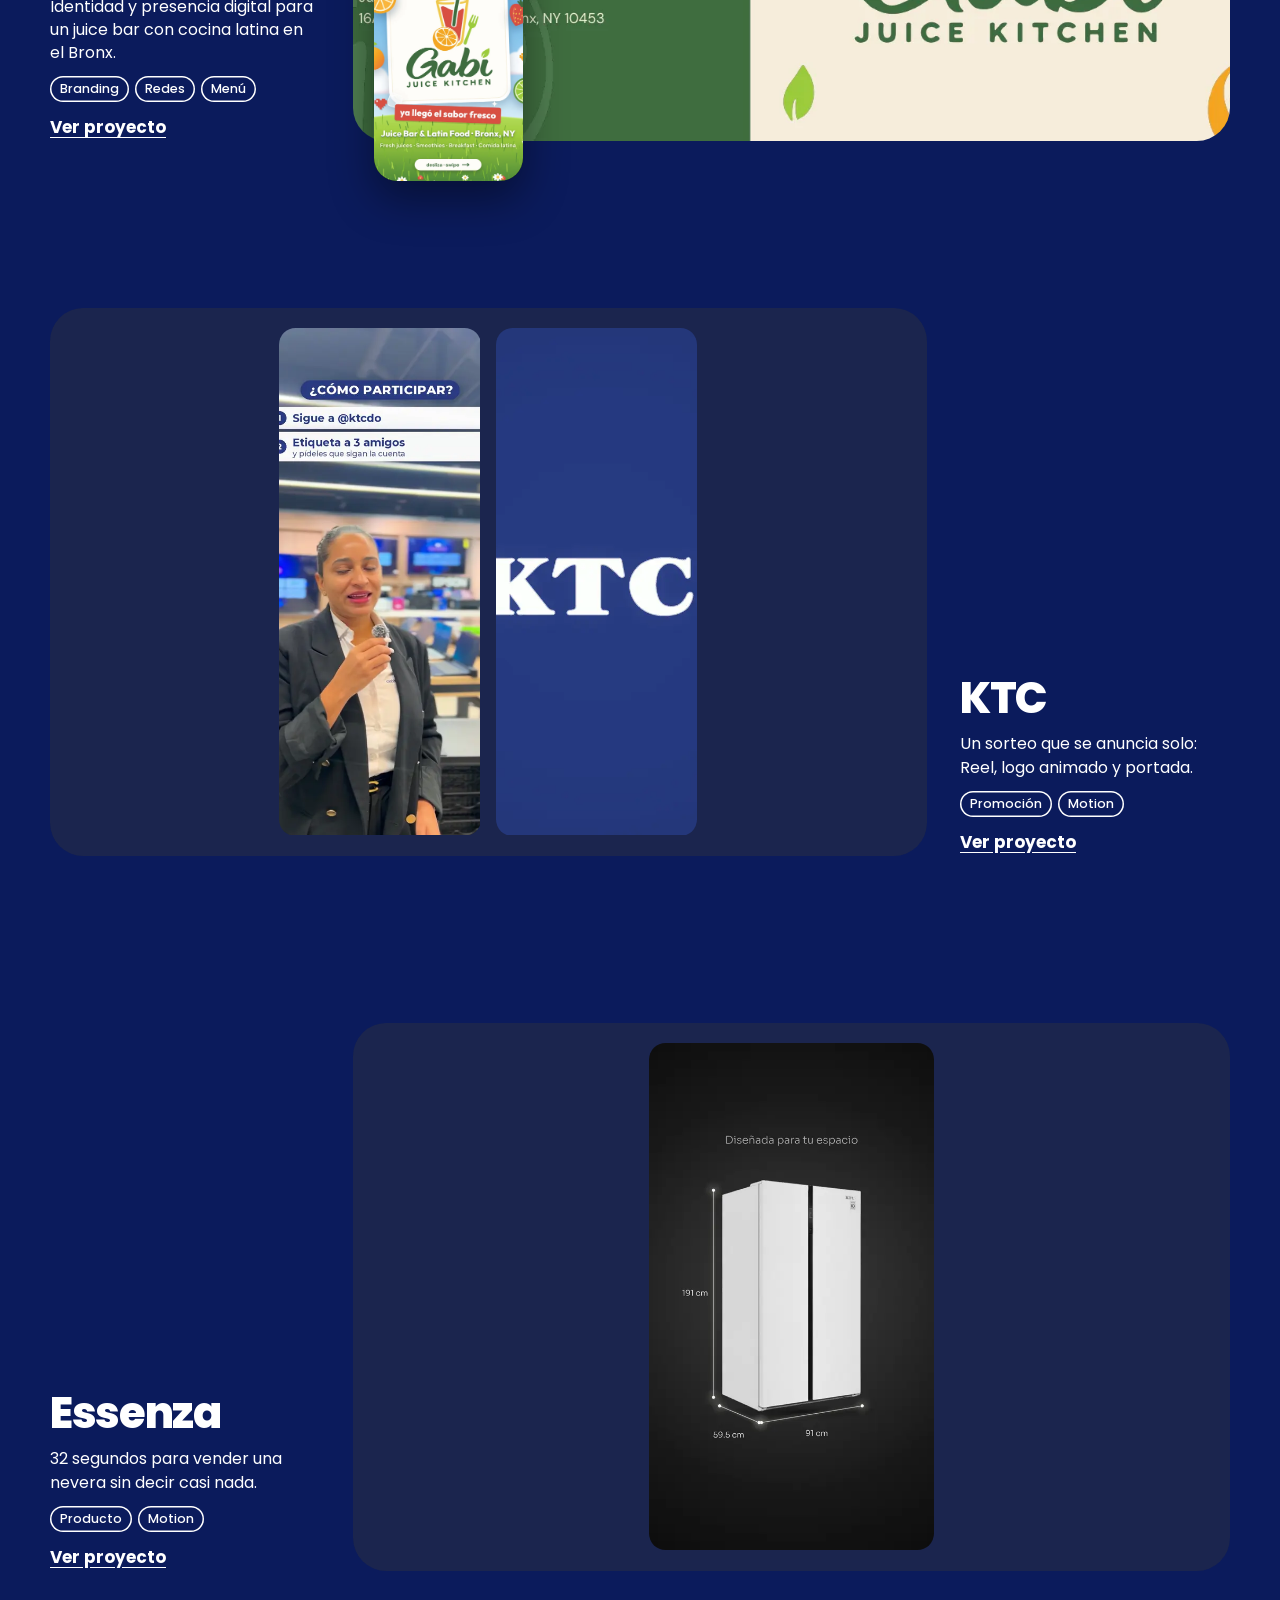
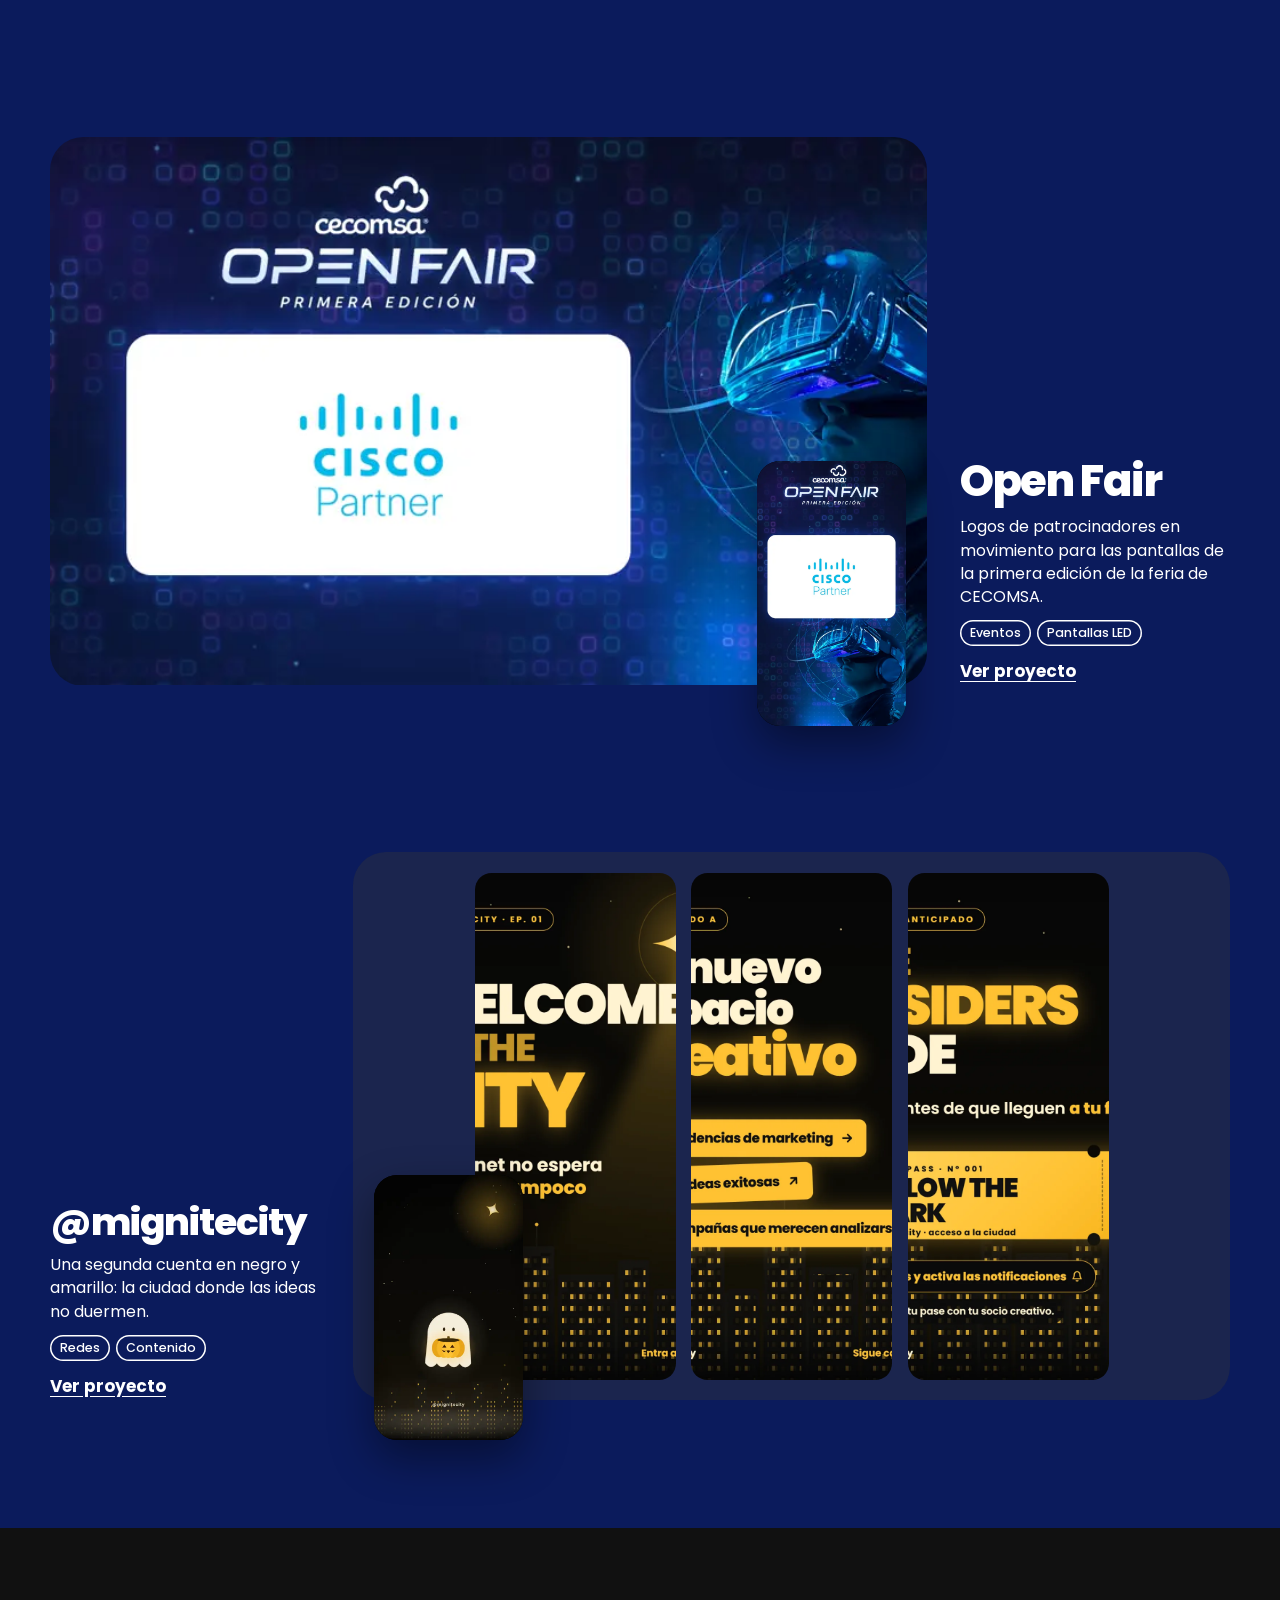
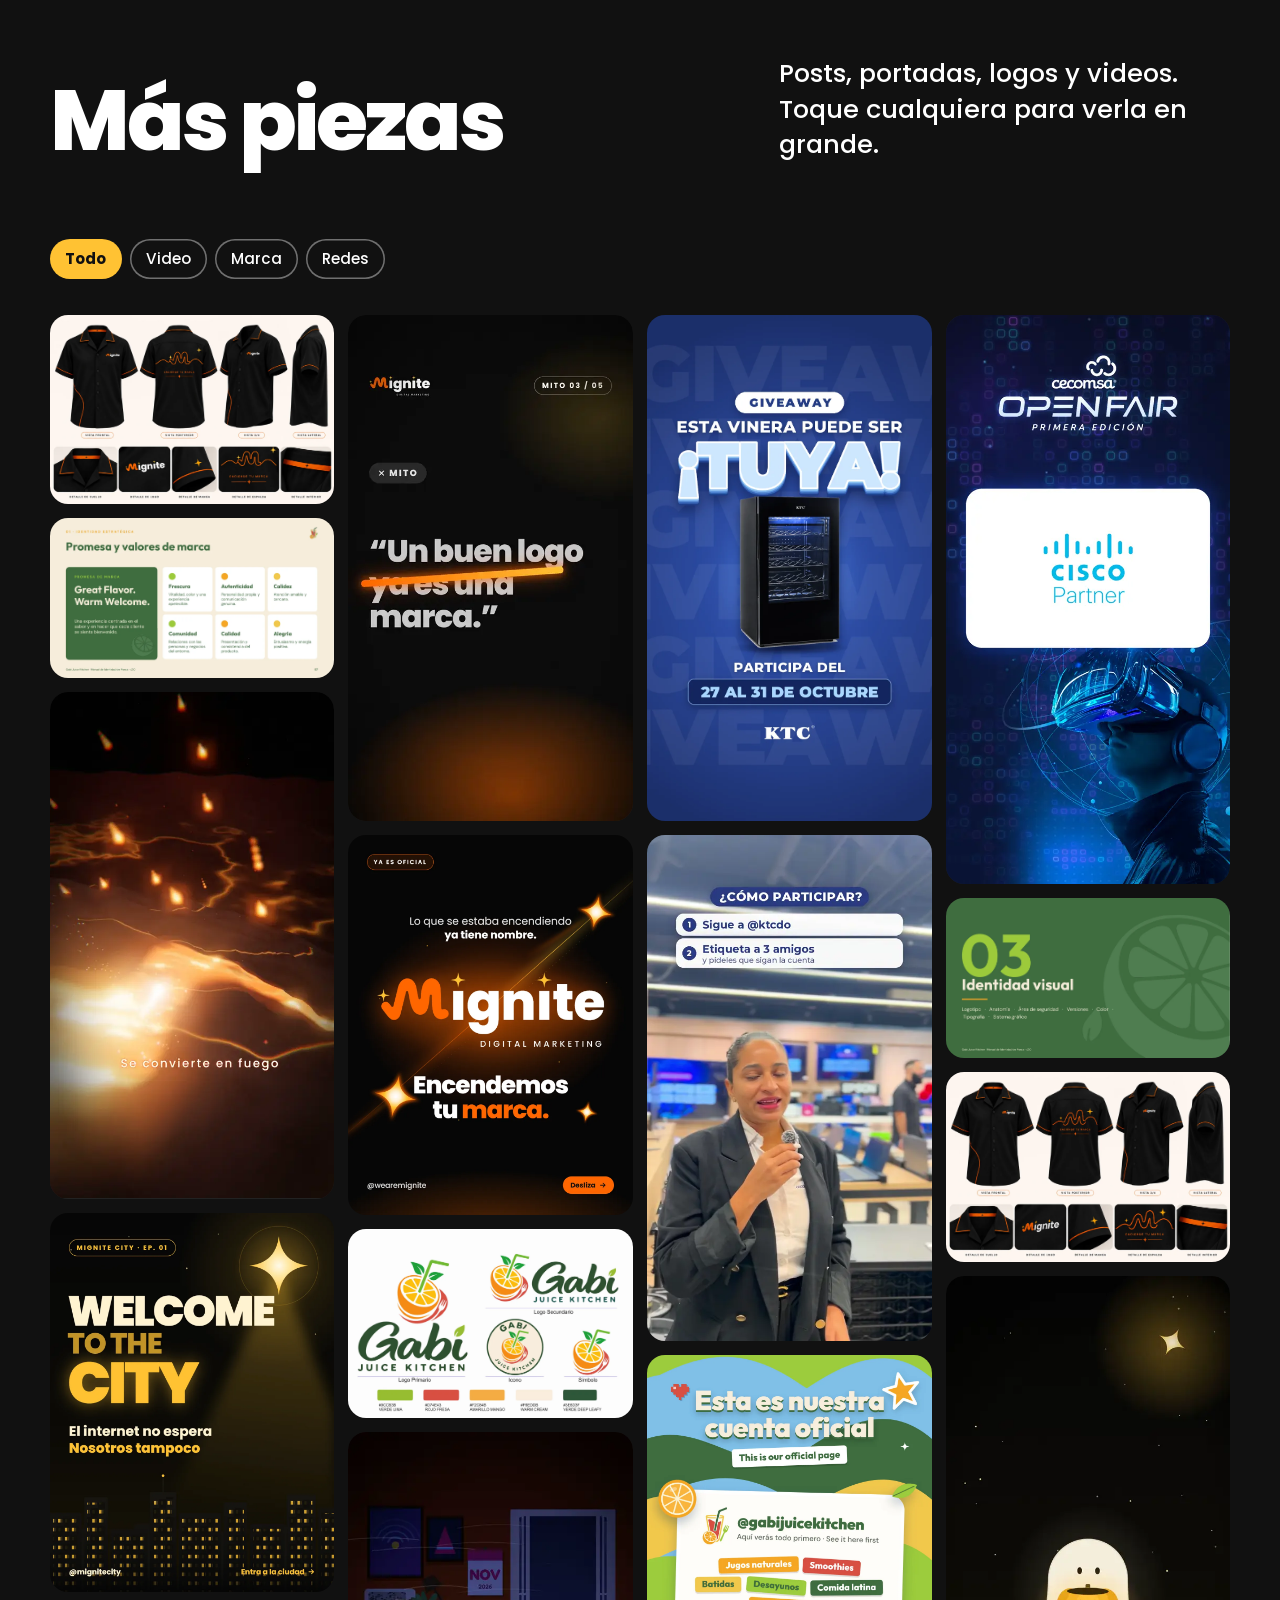
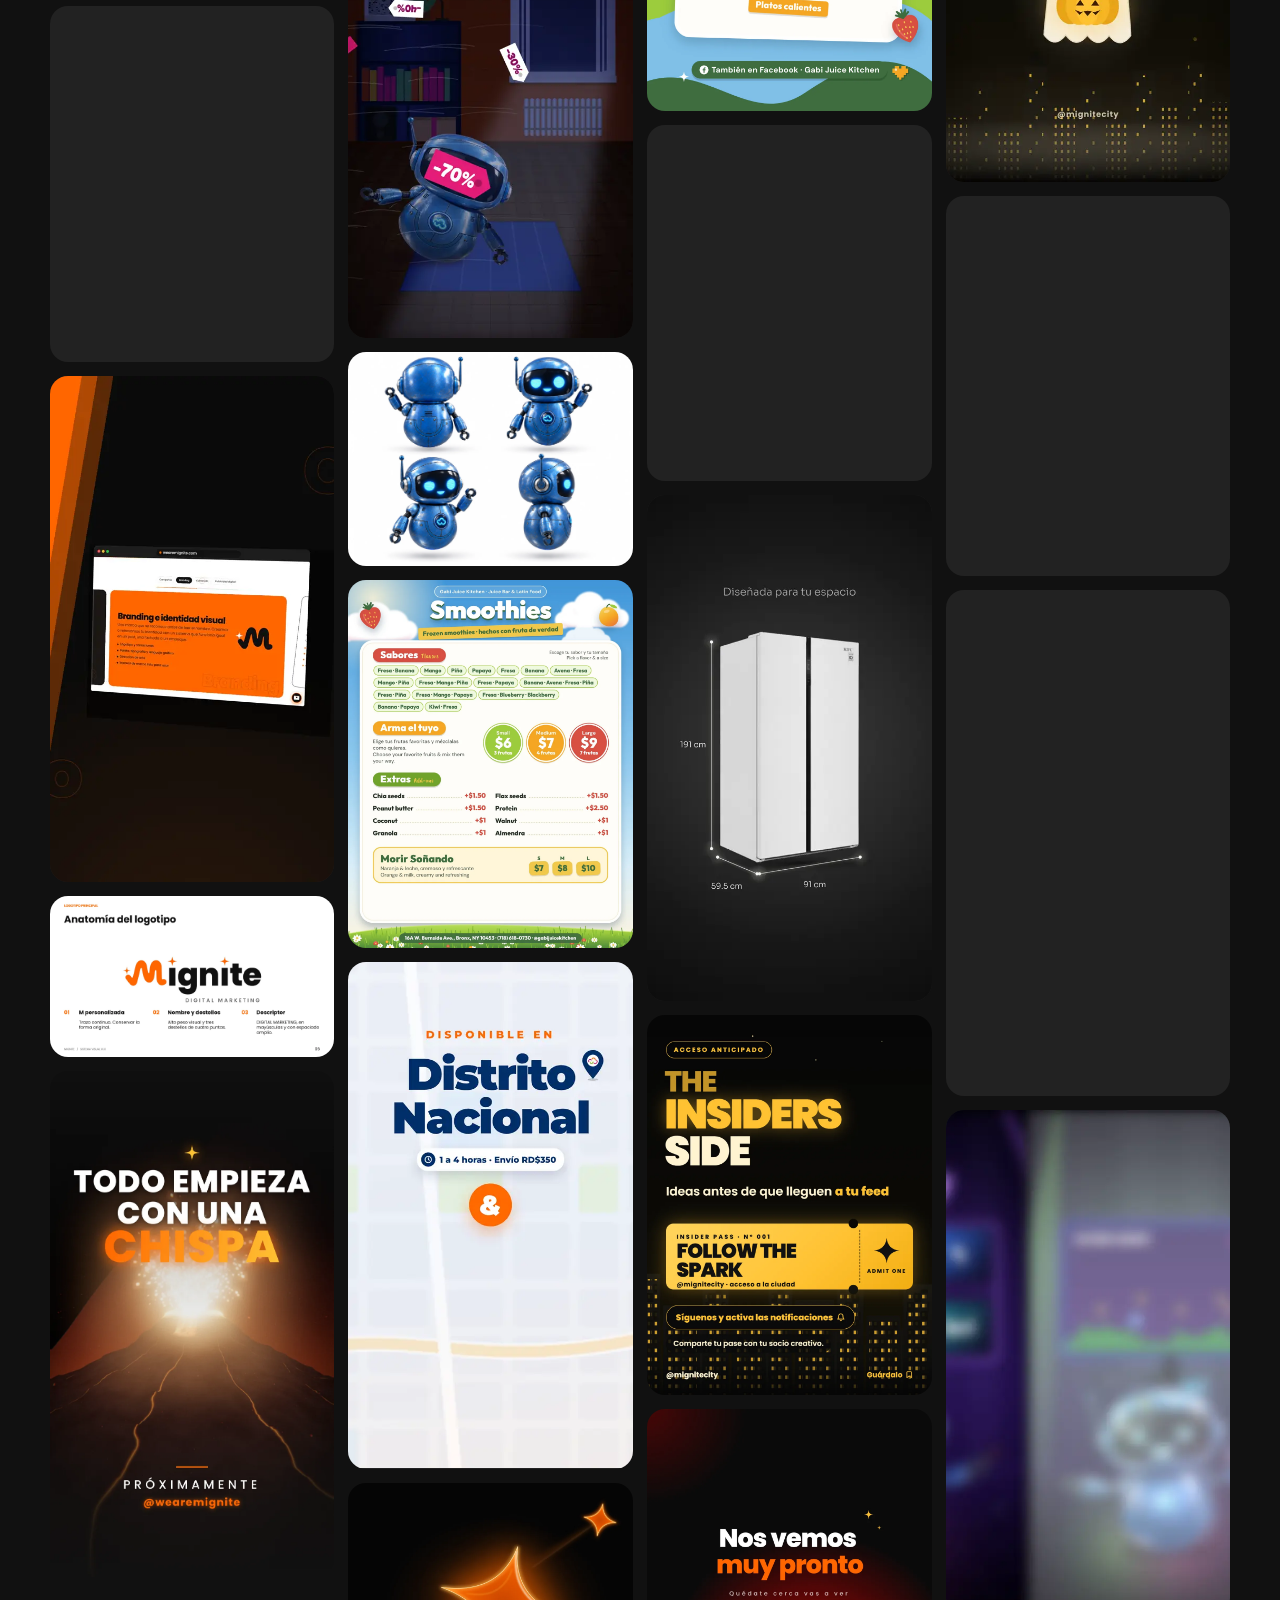
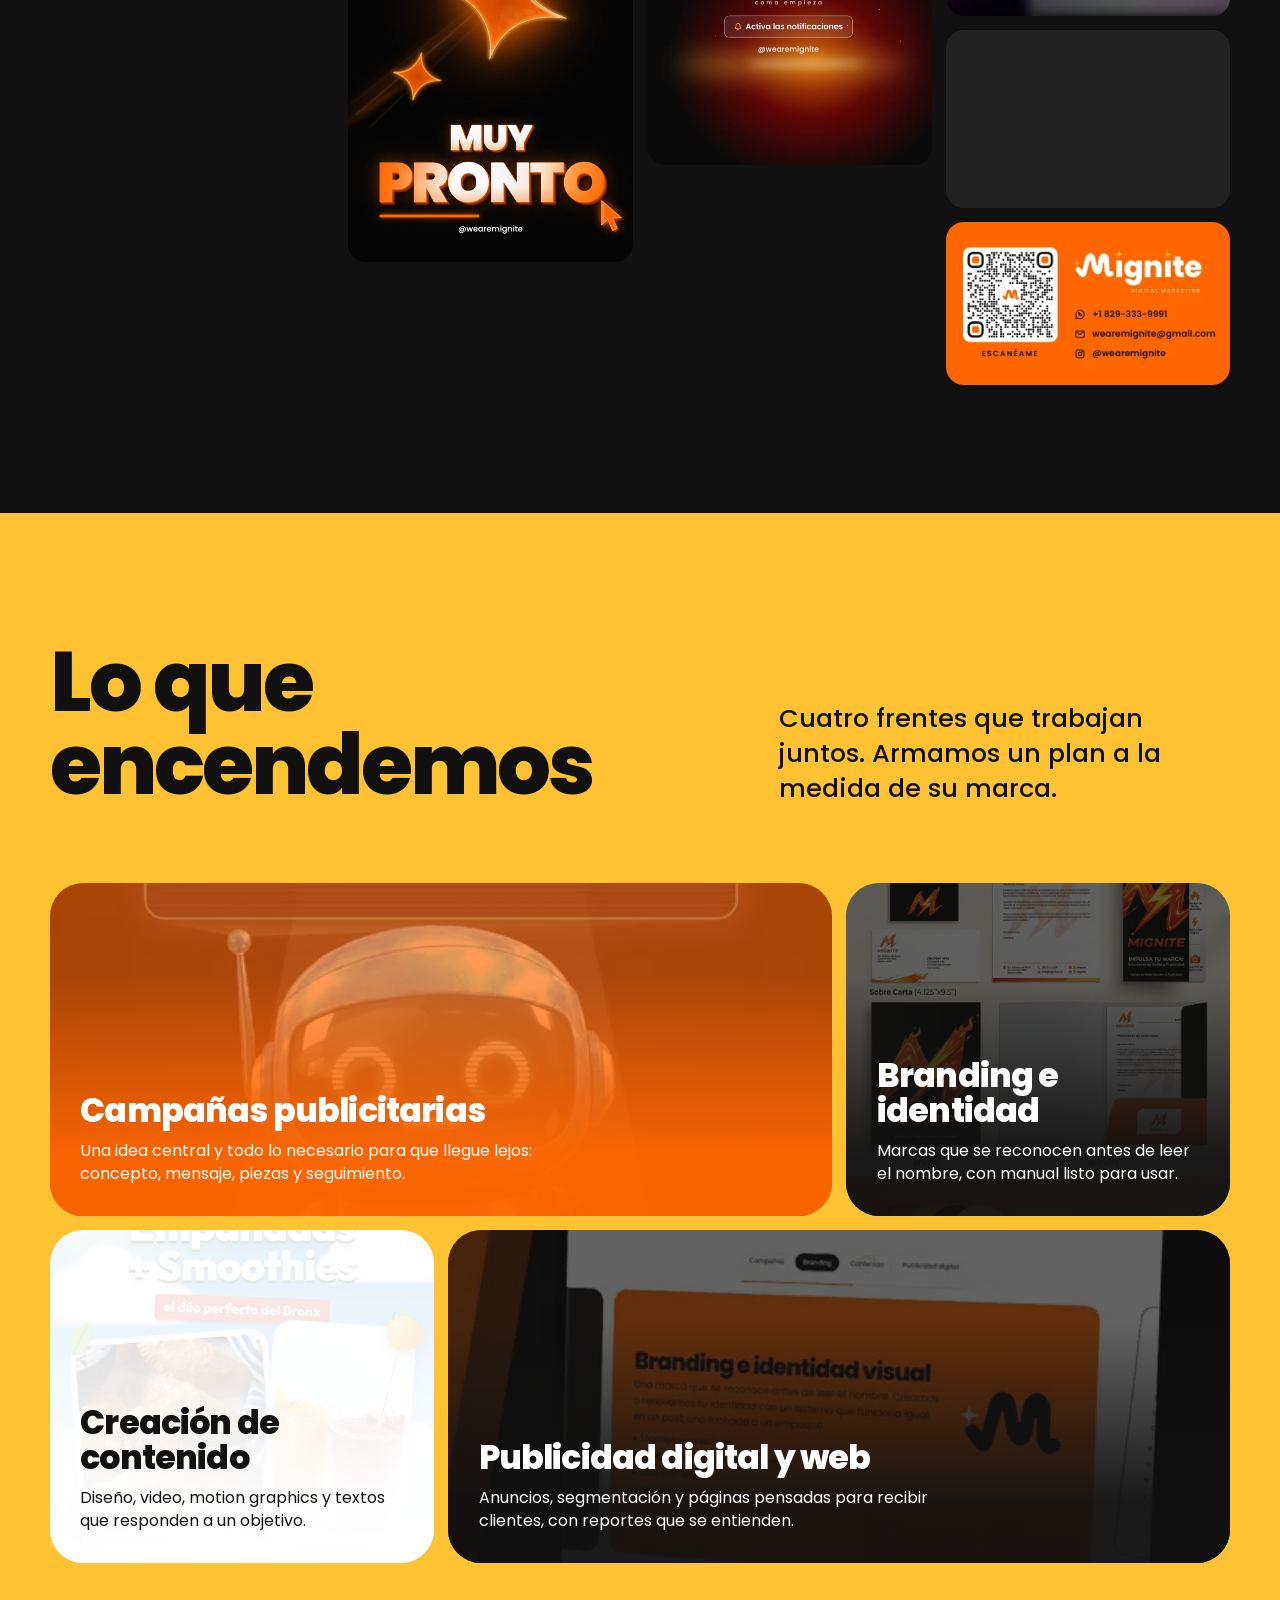
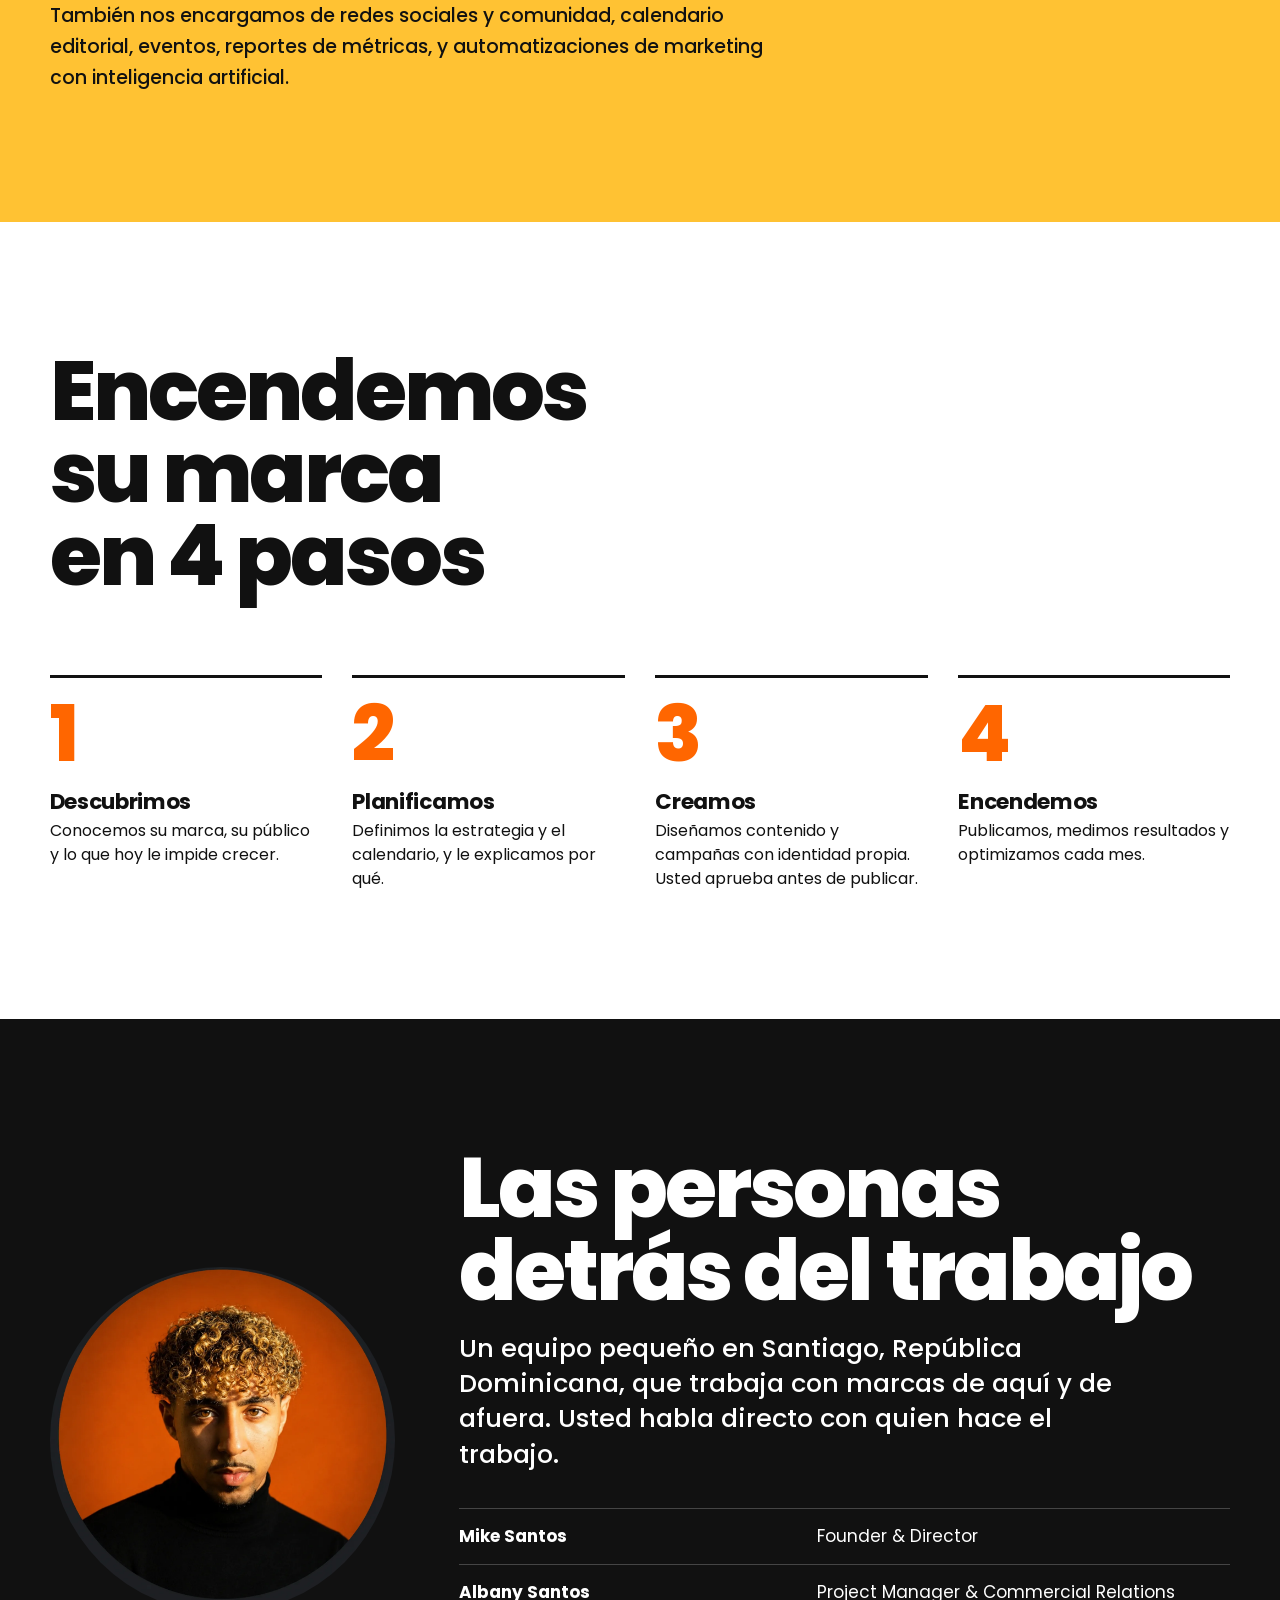
==== commit cb8faf3c: "Quita el punto de la portada y evita que wearemignite.com se corte Co-Authored-By: Claude Opus 5.5 <" ====
--- a/index.html
+++ b/index.html
@@ -7,12 +7,12 @@
 <meta name="twitter:card" content="summary_large_image"><meta name="theme-color" content="#FF6600">
 <link rel="icon" href="assets/i/iso-color.svg" type="image/svg+xml">
 <link rel="preload" href="assets/fonts/Poppins-ExtraBold.woff2" as="font" type="font/woff2" crossorigin>
-<link rel="stylesheet" href="assets/site.css"><script type="application/ld+json">{"@context": "https://schema.org", "@type": "ProfessionalService", "name": "MIGNITE", "url": "https://wearemignite.com", "logo": "https://wearemignite.com/portafolio/assets/i/iso-color.svg", "email": "wearemignite@gmail.com", "telephone": "+1-829-333-9991", "description": "Agencia de marketing digital y publicidad en Santiago de los Caballeros, República Dominicana.", "address": {"@type": "PostalAddress", "addressLocality": "Santiago de los Caballeros", "addressCountry": "DO"}, "sameAs": ["https://www.instagram.com/wearemignite/", "https://www.linkedin.com/company/wearemignite"]}</script></head><body>
+<link rel="stylesheet" href="assets/site.css?v=3"><script type="application/ld+json">{"@context": "https://schema.org", "@type": "ProfessionalService", "name": "MIGNITE", "url": "https://wearemignite.com", "logo": "https://wearemignite.com/portafolio/assets/i/iso-color.svg", "email": "wearemignite@gmail.com", "telephone": "+1-829-333-9991", "description": "Agencia de marketing digital y publicidad en Santiago de los Caballeros, República Dominicana.", "address": {"@type": "PostalAddress", "addressLocality": "Santiago de los Caballeros", "addressCountry": "DO"}, "sameAs": ["https://www.instagram.com/wearemignite/", "https://www.linkedin.com/company/wearemignite"]}</script></head><body>
 <a class="skip" href="#trabajo">Ir al trabajo</a><div class="bezel" aria-hidden="true"></div><div class="ticker" aria-hidden="true"><div><span>Agenda abierta para marcas en RD y en el extranjero</span><i>✦</i><span>Campañas, branding, video y web</span><i>✦</i><span>Santiago de los Caballeros, República Dominicana</span><i>✦</i><span>Agenda abierta para marcas en RD y en el extranjero</span><i>✦</i><span>Campañas, branding, video y web</span><i>✦</i><span>Santiago de los Caballeros, República Dominicana</span><i>✦</i><span>Agenda abierta para marcas en RD y en el extranjero</span><i>✦</i><span>Campañas, branding, video y web</span><i>✦</i><span>Santiago de los Caballeros, República Dominicana</span><i>✦</i><span>Agenda abierta para marcas en RD y en el extranjero</span><i>✦</i><span>Campañas, branding, video y web</span><i>✦</i><span>Santiago de los Caballeros, República Dominicana</span><i>✦</i></div></div>
 <header class="top"><a class="brand" href="https://wearemignite.com" aria-label="MIGNITE"><img src="assets/i/wordmark-blanco.svg" alt="MIGNITE" width="900" height="250"></a></header>
 <main>
 <section class="hero">
-<div class="hero-copy"><h1>Somos MIGNITE. Convertimos ideas en marcas que la gente recuerda.</h1>
+<div class="hero-copy"><h1>Somos MIGNITE<br>Convertimos ideas en marcas que la gente recuerda.</h1>
 <div class="hero-cta"><a class="btn solid" href="https://wa.me/18293339991?text=Hola%20MIGNITE%2C%20vi%20su%20portafolio%20y%20quisiera%20hablar%20de%20mi%20marca." target="_blank" rel="noopener">Hablemos de su marca</a><a class="btn ghost" href="#trabajo">Ver el trabajo</a></div></div>
 <div class="stage"><svg class="wave" viewBox="0 0 1600 600" preserveAspectRatio="xMidYMid slice" aria-hidden="true"><defs><path id="m" d="M-900,530 C-640.0,530 -640.0,140 -380,140 C-120.0,140 -120.0,530 140,530 C400.0,530 400.0,140 660,140 C920.0,140 920.0,530 1180,530 C1440.0,530 1440.0,140 1700,140 C1960.0,140 1960.0,530 2220,530 C2480.0,530 2480.0,140 2740,140 C3000.0,140 3000.0,530 3260,530 C3520.0,530 3520.0,140 3780,140 C4040.0,140 4040.0,530 4300,530 C4560.0,530 4560.0,140 4820,140 C5080.0,140 5080.0,530 5340,530"/></defs><text><textPath href="#m" startOffset="0">ENCENDEMOS MARCAS ✦ ENCENDEMOS MARCAS ✦ ENCENDEMOS MARCAS ✦ ENCENDEMOS MARCAS ✦ ENCENDEMOS MARCAS ✦ ENCENDEMOS MARCAS ✦</textPath></text></svg><div class="deck"><button class="tile" data-full="assets/v/web-v.mp4" data-t="wearemignite.com" aria-label="Ver video: wearemignite.com"><span class="float"><span class="tilt"><video class="" muted loop playsinline preload="none" poster="assets/v/web-v.webp" data-src="assets/v/web-v-s.mp4" width="1080" height="1920" aria-hidden="true"></video><span class="glare"></span></span></span></button><button class="tile" data-full="assets/v/blue-teaser.mp4" data-t="Blue Month" aria-label="Ver video: Blue Month"><span class="float"><span class="tilt"><video class="" muted loop playsinline preload="none" poster="assets/v/blue-teaser.webp" data-src="assets/v/blue-teaser-s.mp4" width="1080" height="1920" aria-hidden="true"></video><span class="glare"></span></span></span></button><button class="tile" data-full="assets/v/la-chispa-v.mp4" data-t="La Chispa" aria-label="Ver video: La Chispa"><span class="float"><span class="tilt"><video class="" muted loop playsinline preload="none" poster="assets/v/la-chispa-v.webp" data-src="assets/v/la-chispa-v-s.mp4" width="1080" height="1920" aria-hidden="true"></video><span class="glare"></span></span></span></button><button class="tile" data-full="assets/v/mito.mp4" data-t="Mito vs. Realidad" aria-label="Ver video: Mito vs. Realidad"><span class="float"><span class="tilt"><video class="" muted loop playsinline preload="none" poster="assets/v/mito.webp" data-src="assets/v/mito-s.mp4" width="1080" height="1920" aria-hidden="true"></video><span class="glare"></span></span></span></button><button class="tile" data-full="assets/v/cec-delivery.mp4" data-t="Delivery Express" aria-label="Ver video: Delivery Express"><span class="float"><span class="tilt"><video class="" muted loop playsinline preload="none" poster="assets/v/cec-delivery.webp" data-src="assets/v/cec-delivery-s.mp4" width="1080" height="1920" aria-hidden="true"></video><span class="glare"></span></span></span></button></div></div>
 </section>
@@ -26,7 +26,7 @@
 <div class="case-media"><div class="main"><video class="" muted loop playsinline preload="none" poster="assets/v/la-chispa.webp" data-src="assets/v/la-chispa-s.mp4" width="1920" height="1080" aria-hidden="true"></video></div><div class="phone"><video class="" muted loop playsinline preload="none" poster="assets/v/la-chispa-v.webp" data-src="assets/v/la-chispa-v-s.mp4" width="1080" height="1920" aria-hidden="true"></video></div></div>
 <div class="case-info"><h3>La Chispa</h3><p>Un corto de 30 segundos: una chispa cruza cinco mundos hasta encender una marca.</p><ul class="tags"><li>Animación 3D</li><li>Storytelling</li></ul><span class="more">Ver proyecto</span></div></a><a class="case" href="trabajo/web.html" data-bg="#FF6600" data-fg="#111111">
 <div class="case-media"><div class="main"><video class="" muted loop playsinline preload="none" poster="assets/v/web.webp" data-src="assets/v/web-s.mp4" width="1920" height="1080" aria-hidden="true"></video></div><div class="phone"><video class="" muted loop playsinline preload="none" poster="assets/v/web-v.webp" data-src="assets/v/web-v-s.mp4" width="1080" height="1920" aria-hidden="true"></video></div></div>
-<div class="case-info"><h3>wearemignite.com</h3><p>Nuestra página web, pensada para que el visitante se convierta en conversación.</p><ul class="tags"><li>Web</li><li>Interacción</li><li>Motion</li></ul><span class="more">Ver proyecto</span></div></a><a class="case" href="trabajo/blue-month.html" data-bg="#0B1FB0" data-fg="#FFFFFF">
+<div class="case-info"><h3 style="--n:12">wearemignite<wbr>.com</h3><p>Nuestra página web, pensada para que el visitante se convierta en conversación.</p><ul class="tags"><li>Web</li><li>Interacción</li><li>Motion</li></ul><span class="more">Ver proyecto</span></div></a><a class="case" href="trabajo/blue-month.html" data-bg="#0B1FB0" data-fg="#FFFFFF">
 <div class="case-media"><div class="main"><div class="row-v"><div><video class="" muted loop playsinline preload="none" poster="assets/v/blue-teaser.webp" data-src="assets/v/blue-teaser-s.mp4" width="1080" height="1920" aria-hidden="true"></video></div><div><video class="" muted loop playsinline preload="none" poster="assets/v/blue-tormenta.webp" data-src="assets/v/blue-tormenta-s.mp4" width="1080" height="1920" aria-hidden="true"></video></div><div><video class="" muted loop playsinline preload="none" poster="assets/v/blue-still.webp" data-src="assets/v/blue-still-s.mp4" width="1080" height="1920" aria-hidden="true"></video></div><div><video class="" muted loop playsinline preload="none" poster="assets/v/blue-donde.webp" data-src="assets/v/blue-donde-s.mp4" width="1080" height="1920" aria-hidden="true"></video></div></div></div></div>
 <div class="case-info"><h3>Blue Month</h3><p>Una campaña en serie para el mes de ofertas de CECOMSA, con un personaje propio.</p><ul class="tags"><li>Campaña</li><li>Motion</li><li>Personaje</li></ul><span class="more">Ver proyecto</span></div></a><a class="case" href="trabajo/cecomsa.html" data-bg="#FFFFFF" data-fg="#111111">
 <div class="case-media"><div class="main"><video class="" muted loop playsinline preload="none" poster="assets/v/cec-motion.webp" data-src="assets/v/cec-motion-s.mp4" width="1920" height="1080" aria-hidden="true"></video></div><div class="phone"><video class="" muted loop playsinline preload="none" poster="assets/v/cec-delivery.webp" data-src="assets/v/cec-delivery-s.mp4" width="1080" height="1920" aria-hidden="true"></video></div></div>
@@ -40,7 +40,7 @@
 <div class="case-media"><div class="main"><video class="" muted loop playsinline preload="none" poster="assets/v/of-central.webp" data-src="assets/v/of-central-s.mp4" width="1536" height="768" aria-hidden="true"></video></div><div class="phone"><video class="" muted loop playsinline preload="none" poster="assets/v/of-totem.webp" data-src="assets/v/of-totem-s.mp4" width="1024" height="2048" aria-hidden="true"></video></div></div>
 <div class="case-info"><h3>Open Fair</h3><p>Logos de patrocinadores en movimiento para las pantallas de la primera edición de la feria de CECOMSA.</p><ul class="tags"><li>Eventos</li><li>Pantallas LED</li></ul><span class="more">Ver proyecto</span></div></a><a class="case" href="trabajo/mignite-city.html" data-bg="#000000" data-fg="#FFC233">
 <div class="case-media"><div class="main"><div class="row-v"><div><img src="assets/p/city-1.webp" width="1050" height="1400" alt="@mignitecity" loading=lazy decoding=async></div><div><img src="assets/p/city-2.webp" width="1050" height="1400" alt="@mignitecity" loading=lazy decoding=async></div><div><img src="assets/p/city-3.webp" width="1050" height="1400" alt="@mignitecity" loading=lazy decoding=async></div></div></div><div class="phone"><video class="" muted loop playsinline preload="none" poster="assets/v/juaweling.webp" data-src="assets/v/juaweling-s.mp4" width="1080" height="1920" aria-hidden="true"></video></div></div>
-<div class="case-info"><h3>@mignitecity</h3><p>Una segunda cuenta en negro y amarillo: la ciudad donde las ideas no duermen.</p><ul class="tags"><li>Redes</li><li>Contenido</li></ul><span class="more">Ver proyecto</span></div></a></div></section>
+<div class="case-info"><h3 style="--n:12">@mignitecity</h3><p>Una segunda cuenta en negro y amarillo: la ciudad donde las ideas no duermen.</p><ul class="tags"><li>Redes</li><li>Contenido</li></ul><span class="more">Ver proyecto</span></div></a></div></section>
 <section class="sec wall" id="muro"><div class="sec-head"><h2>Más piezas</h2><p class="lead">Posts, portadas, logos y videos. Toque cualquiera para verla en grande.</p></div>
 <div class="chips" role="group" aria-label="Filtrar piezas"><button data-f="todo" aria-pressed="true">Todo</button><button data-f="video" aria-pressed="false">Video</button><button data-f="marca" aria-pressed="false">Marca</button><button data-f="redes" aria-pressed="false">Redes</button></div>
 <div class="grid"><button class="piece" data-k="marca" data-full="assets/p/mig-camisa.webp" data-t="Uniforme MIGNITE"><img src="assets/p/mig-camisa.webp" width="1400" height="933" alt="Uniforme MIGNITE" loading=lazy decoding=async><span>Uniforme MIGNITE</span></button><button class="piece" data-k="marca" data-full="assets/p/gjk-man-3.webp" data-t="Manual Gabi Juice Kitchen"><img src="assets/p/gjk-man-3.webp" width="1281" height="720" alt="Manual Gabi Juice Kitchen" loading=lazy decoding=async><span>Manual Gabi Juice Kitchen</span></button><button class="piece" data-k="video" data-full="assets/v/la-chispa-v.mp4" data-t="La Chispa, versión Reels"><video class="" muted loop playsinline preload="none" poster="assets/v/la-chispa-v.webp" data-src="assets/v/la-chispa-v-s.mp4" width="1080" height="1920" aria-hidden="true"></video><span>La Chispa, versión Reels</span></button><button class="piece" data-k="redes" data-full="assets/p/city-1.webp" data-t="Welcome to the City"><img src="assets/p/city-1.webp" width="1050" height="1400" alt="Welcome to the City" loading=lazy decoding=async><span>Welcome to the City</span></button><button class="piece" data-k="redes" data-full="assets/p/gjk-4.webp" data-t="Empanadas + Smoothies"><img src="assets/p/gjk-4.webp" width="1080" height="1350" alt="Empanadas + Smoothies" loading=lazy decoding=async><span>Empanadas + Smoothies</span></button><button class="piece" data-k="video" data-full="assets/v/web-v.mp4" data-t="Web, versión Reels"><video class="" muted loop playsinline preload="none" poster="assets/v/web-v.webp" data-src="assets/v/web-v-s.mp4" width="1080" height="1920" aria-hidden="true"></video><span>Web, versión Reels</span></button><button class="piece" data-k="marca" data-full="assets/p/mig-man-3.webp" data-t="Manual de identidad MIGNITE"><img src="assets/p/mig-man-3.webp" width="1600" height="900" alt="Manual de identidad MIGNITE" loading=lazy decoding=async><span>Manual de identidad MIGNITE</span></button><button class="piece" data-k="redes" data-full="assets/p/chispa-a.webp" data-t="Portada La Chispa"><img src="assets/p/chispa-a.webp" width="787" height="1400" alt="Portada La Chispa" loading=lazy decoding=async><span>Portada La Chispa</span></button><button class="piece" data-k="video" data-full="assets/v/mito.mp4" data-t="Mito vs. Realidad"><video class="" muted loop playsinline preload="none" poster="assets/v/mito.webp" data-src="assets/v/mito-s.mp4" width="1080" height="1920" aria-hidden="true"></video><span>Mito vs. Realidad</span></button><button class="piece" data-k="redes" data-full="assets/p/mig-lanz-1.webp" data-t="Carrusel de presentación"><img src="assets/p/mig-lanz-1.webp" width="1050" height="1400" alt="Carrusel de presentación" loading=lazy decoding=async><span>Carrusel de presentación</span></button><button class="piece" data-k="marca" data-full="assets/p/gjk-sistema.webp" data-t="Sistema de logos Gabi"><img src="assets/p/gjk-sistema.webp" width="1400" height="933" alt="Sistema de logos Gabi" loading=lazy decoding=async><span>Sistema de logos Gabi</span></button><button class="piece" data-k="video" data-full="assets/v/blue-tormenta.mp4" data-t="Tormenta de Ofertas"><video class="" muted loop playsinline preload="none" poster="assets/v/blue-tormenta.webp" data-src="assets/v/blue-tormenta-s.mp4" width="1080" height="1920" aria-hidden="true"></video><span>Tormenta de Ofertas</span></button><button class="piece" data-k="marca" data-full="assets/p/blue-robot.webp" data-t="Personaje Blue Month"><img src="assets/p/blue-robot.webp" width="1400" height="1050" alt="Personaje Blue Month" loading=lazy decoding=async><span>Personaje Blue Month</span></button><button class="piece" data-k="marca" data-full="assets/p/gjk-menu-2.webp" data-t="Menú Gabi Juice Kitchen"><img src="assets/p/gjk-menu-2.webp" width="1082" height="1400" alt="Menú Gabi Juice Kitchen" loading=lazy decoding=async><span>Menú Gabi Juice Kitchen</span></button><button class="piece" data-k="video" data-full="assets/v/cec-delivery.mp4" data-t="Delivery Express"><video class="" muted loop playsinline preload="none" poster="assets/v/cec-delivery.webp" data-src="assets/v/cec-delivery-s.mp4" width="1080" height="1920" aria-hidden="true"></video><span>Delivery Express</span></button><button class="piece" data-k="redes" data-full="assets/p/mig-pronto-1.webp" data-t="Muy pronto"><img src="assets/p/mig-pronto-1.webp" width="1050" height="1400" alt="Muy pronto" loading=lazy decoding=async><span>Muy pronto</span></button><button class="piece" data-k="redes" data-full="assets/p/ktc-cover.webp" data-t="Portada sorteo KTC"><img src="assets/p/ktc-cover.webp" width="787" height="1400" alt="Portada sorteo KTC" loading=lazy decoding=async><span>Portada sorteo KTC</span></button><button class="piece" data-k="video" data-full="assets/v/ktc-give.mp4" data-t="Sorteo KTC"><video class="" muted loop playsinline preload="none" poster="assets/v/ktc-give.webp" data-src="assets/v/ktc-give-s.mp4" width="1080" height="1920" aria-hidden="true"></video><span>Sorteo KTC</span></button><button class="piece" data-k="redes" data-full="assets/p/gjk-2.webp" data-t="Lanzamiento Gabi"><img src="assets/p/gjk-2.webp" width="1080" height="1350" alt="Lanzamiento Gabi" loading=lazy decoding=async><span>Lanzamiento Gabi</span></button><button class="piece" data-k="marca" data-full="assets/p/mig-look.webp" data-t="Lookbook del uniforme"><img src="assets/p/mig-look.webp" width="1120" height="1400" alt="Lookbook del uniforme" loading=lazy decoding=async><span>Lookbook del uniforme</span></button><button class="piece" data-k="video" data-full="assets/v/essenza.mp4" data-t="Essenza BCD-535W"><video class="" muted loop playsinline preload="none" poster="assets/v/essenza.webp" data-src="assets/v/essenza-s.mp4" width="1080" height="1920" aria-hidden="true"></video><span>Essenza BCD-535W</span></button><button class="piece" data-k="redes" data-full="assets/p/city-3.webp" data-t="The Insiders Side"><img src="assets/p/city-3.webp" width="1050" height="1400" alt="The Insiders Side" loading=lazy decoding=async><span>The Insiders Side</span></button><button class="piece" data-k="redes" data-full="assets/p/mig-teaser-3.webp" data-t="Teaser de marca"><img src="assets/p/mig-teaser-3.webp" width="1080" height="1350" alt="Teaser de marca" loading=lazy decoding=async><span>Teaser de marca</span></button><button class="piece" data-k="video" data-full="assets/v/of-totem.mp4" data-t="Tótem Open Fair"><video class="" muted loop playsinline preload="none" poster="assets/v/of-totem.webp" data-src="assets/v/of-totem-s.mp4" width="1024" height="2048" aria-hidden="true"></video><span>Tótem Open Fair</span></button><button class="piece" data-k="marca" data-full="assets/p/gjk-man-5.webp" data-t="Identidad Gabi"><img src="assets/p/gjk-man-5.webp" width="1281" height="720" alt="Identidad Gabi" loading=lazy decoding=async><span>Identidad Gabi</span></button><button class="piece" data-k="marca" data-full="assets/p/mig-tecnica.webp" data-t="Ficha técnica de la camisa"><img src="assets/p/mig-tecnica.webp" width="1400" height="933" alt="Ficha técnica de la camisa" loading=lazy decoding=async><span>Ficha técnica de la camisa</span></button><button class="piece" data-k="video" data-full="assets/v/juaweling.mp4" data-t="Tendencia en @mignitecity"><video class="" muted loop playsinline preload="none" poster="assets/v/juaweling.webp" data-src="assets/v/juaweling-s.mp4" width="1080" height="1920" aria-hidden="true"></video><span>Tendencia en @mignitecity</span></button><button class="piece" data-k="redes" data-full="assets/p/mig-lanz-4.webp" data-t="Manifiesto"><img src="assets/p/mig-lanz-4.webp" width="1050" height="1400" alt="Manifiesto" loading=lazy decoding=async><span>Manifiesto</span></button><button class="piece" data-k="redes" data-full="assets/p/web-cover.webp" data-t="Portada del video web"><img src="assets/p/web-cover.webp" width="787" height="1400" alt="Portada del video web" loading=lazy decoding=async><span>Portada del video web</span></button><button class="piece" data-k="video" data-full="assets/v/blue-zona.mp4" data-t="Encuentra tu Zona"><video class="" muted loop playsinline preload="none" poster="assets/v/blue-zona.webp" data-src="assets/v/blue-zona-s.mp4" width="1080" height="1920" aria-hidden="true"></video><span>Encuentra tu Zona</span></button><button class="piece" data-k="redes" data-full="assets/p/gjk-cal.webp" data-t="Calendario mensual"><img src="assets/p/gjk-cal.webp" width="1400" height="875" alt="Calendario mensual" loading=lazy decoding=async><span>Calendario mensual</span></button><button class="piece" data-k="marca" data-full="assets/p/mig-t-reverso.webp" data-t="Tarjeta de presentación"><img src="assets/p/mig-t-reverso.webp" width="336" height="192" alt="Tarjeta de presentación" loading=lazy decoding=async><span>Tarjeta de presentación</span></button></div></section>
--- a/assets/site.css
+++ b/assets/site.css
@@ -128,11 +128,11 @@
 .case-media .phone{position:absolute;right:clamp(10px,1.6vw,22px);bottom:clamp(-40px,-4vw,-16px);width:clamp(96px,17%,210px);aspect-ratio:9/16;border-radius:clamp(14px,1.8vw,26px);overflow:hidden;box-shadow:0 18px 44px rgba(0,0,0,.42);background:#000;transition:transform .7s var(--ease)}
 .case-media .phone video,.case-media .phone img{width:100%;height:100%;object-fit:cover}
 .case:hover .phone{transform:translateY(-10px) rotate(-2deg)}
-.case-info{grid-column:10/span 3;display:grid;gap:12px;align-content:end}
+.case-info{grid-column:10/span 3;display:grid;gap:12px;align-content:end;container-type:inline-size}
 .case:nth-child(even) .case-media{grid-column:4/span 9;order:2}
 .case:nth-child(even) .case-info{grid-column:1/span 3;order:1}
 .case:nth-child(even) .phone{right:auto;left:clamp(10px,1.6vw,22px)}
-.case h3{font-size:var(--h3);line-height:1.02;letter-spacing:-.03em;font-weight:800}
+.case h3{--n:7;font-size:min(var(--h3),calc(100cqi/(var(--n)*.6)));line-height:1.02;letter-spacing:-.03em;font-weight:800}
 .case p{font-size:1rem;line-height:1.45}
 .tags{display:flex;flex-wrap:wrap;gap:6px}
 .tags li{font-size:.78rem;font-weight:500;padding:3px 10px;border-radius:999px;box-shadow:inset 0 0 0 1.5px currentColor}
@@ -203,7 +203,7 @@
 
 /* Página de proyecto */
 .p-hero{padding:clamp(100px,14vh,150px) calc(var(--gut) + 6px) clamp(30px,4vw,50px)}
-.p-hero h1{font-size:clamp(2.8rem,9vw,8.6rem);line-height:.94;letter-spacing:-.045em;font-weight:800}
+.p-hero h1{font-size:clamp(min(2.8rem,12.4vw),9vw,8.6rem);line-height:.94;letter-spacing:-.045em;font-weight:800}
 .p-hero .lead{margin-top:18px;max-width:42ch}
 .p-main{margin:0 var(--gut);border-radius:var(--r-xl);overflow:hidden;background:#000}
 .p-main video,.p-main img{width:100%;height:auto;max-height:86vh;object-fit:contain;margin:auto}
@@ -213,11 +213,25 @@
 .story{display:grid;grid-template-columns:minmax(0,1fr) minmax(0,1.5fr);gap:clamp(14px,3vw,48px);padding:clamp(20px,3vw,40px) calc(var(--gut) + 6px)}
 .story h2{font-size:clamp(1.4rem,2.6vw,2.2rem);letter-spacing:-.025em;line-height:1.08;font-weight:800}
 .story p{max-width:62ch;font-size:1.1rem}
+.vars{padding:clamp(40px,6vw,80px) var(--gut) clamp(16px,3vw,30px)}
+.vars-head{display:grid;grid-template-columns:minmax(0,1fr) minmax(0,1.5fr);gap:clamp(14px,3vw,48px);align-items:end;padding:0 6px;margin-bottom:clamp(22px,3.4vw,44px)}
+.vars-head h2{font-size:clamp(2rem,4.8vw,4.2rem);line-height:1;letter-spacing:-.035em;font-weight:800;text-wrap:balance}
+.vars-head p{max-width:56ch;font-size:1.1rem}
+.vars-grid{display:grid;grid-template-columns:repeat(3,minmax(0,1fr));gap:clamp(22px,2.4vw,32px) clamp(14px,1.8vw,24px)}
+.var{margin:0;min-width:0}
+.var .piece{margin:0;background:#FBF4E6;border-radius:var(--r-md)}
+.var figcaption{padding:12px 6px 0}
+.var h3{font-size:clamp(1.15rem,1.7vw,1.5rem);line-height:1.1;letter-spacing:-.02em;font-weight:800}
+.var p{margin-top:5px;font-size:1rem;line-height:1.45}
+.var.big{grid-column:1/-1;display:grid;grid-template-columns:minmax(0,2.2fr) minmax(0,1fr);gap:clamp(14px,3vw,44px);align-items:end}
+.var.big figcaption{padding:0 6px 6px}
+.var.big h3{font-size:clamp(1.8rem,3.6vw,3.2rem);letter-spacing:-.035em}
+.var.big p{margin-top:10px;font-size:1.1rem;max-width:34ch}
 .p-grid{columns:3 280px;column-gap:14px;padding:clamp(24px,4vw,50px) var(--gut)}
 .p-grid.vert{columns:4 200px}
 .next{display:block;text-decoration:none;padding:clamp(50px,8vw,110px) calc(var(--gut) + 6px) clamp(110px,12vw,150px);border-top:1px solid var(--line)}
 .next small{font-size:1rem;opacity:.8}
-.next b{display:block;font-size:clamp(2.4rem,8vw,7.6rem);line-height:.98;letter-spacing:-.04em;font-weight:800}
+.next b{display:block;font-size:clamp(min(2.4rem,12.4vw),8vw,7.6rem);line-height:.98;letter-spacing:-.04em;font-weight:800}
 
 @media (max-width:900px){
   .sec-head{grid-template-columns:1fr}
@@ -233,6 +247,9 @@
   .team img.mike{width:min(62vw,250px)}
   .facts-sheet{grid-template-columns:1fr 1fr}
   .story{grid-template-columns:1fr}
+  .vars-head{grid-template-columns:1fr}
+  .vars-grid,.var.big{grid-template-columns:1fr}
+  .var.big figcaption{padding:12px 6px 0}
   .dock a{padding:12px 12px;font-size:.8125rem}
 }
 @media (max-width:440px){.dock a{padding:12px 11px;font-size:.8rem}.dock a.hide-s{display:none}}
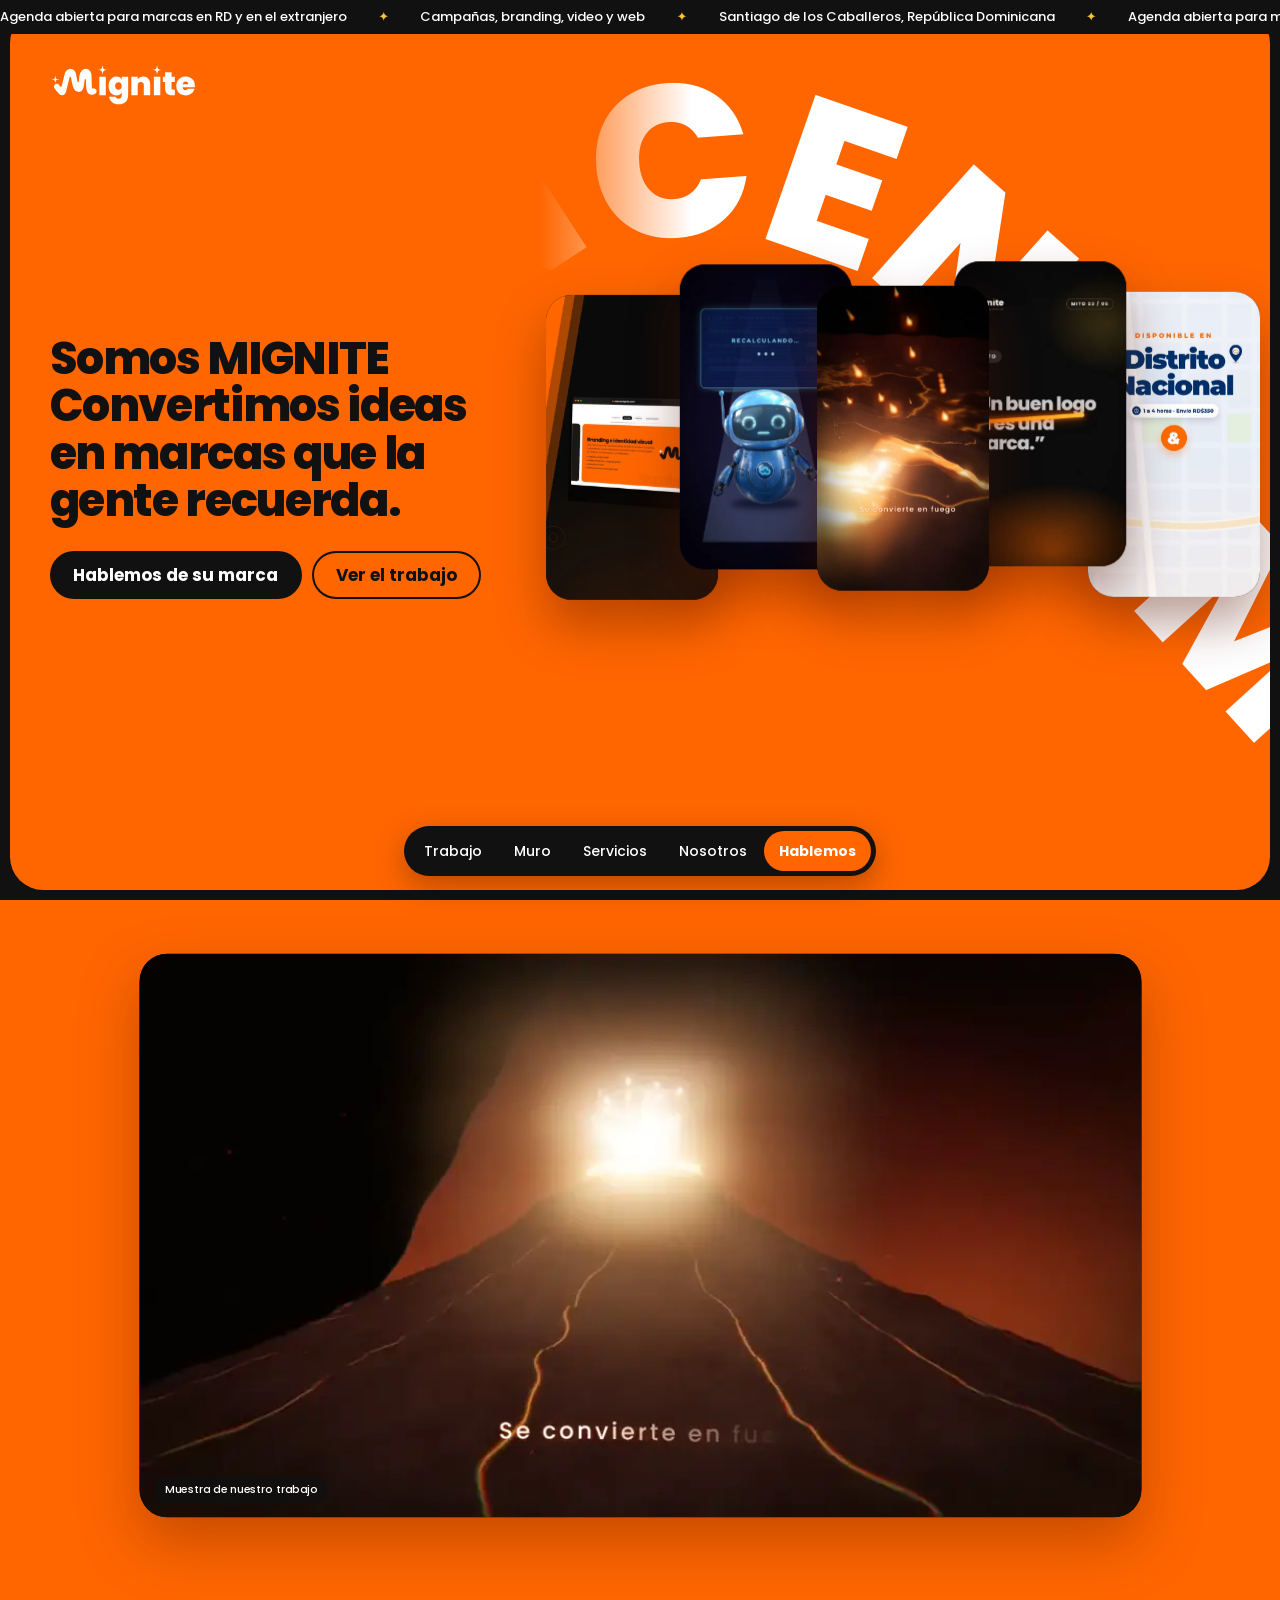
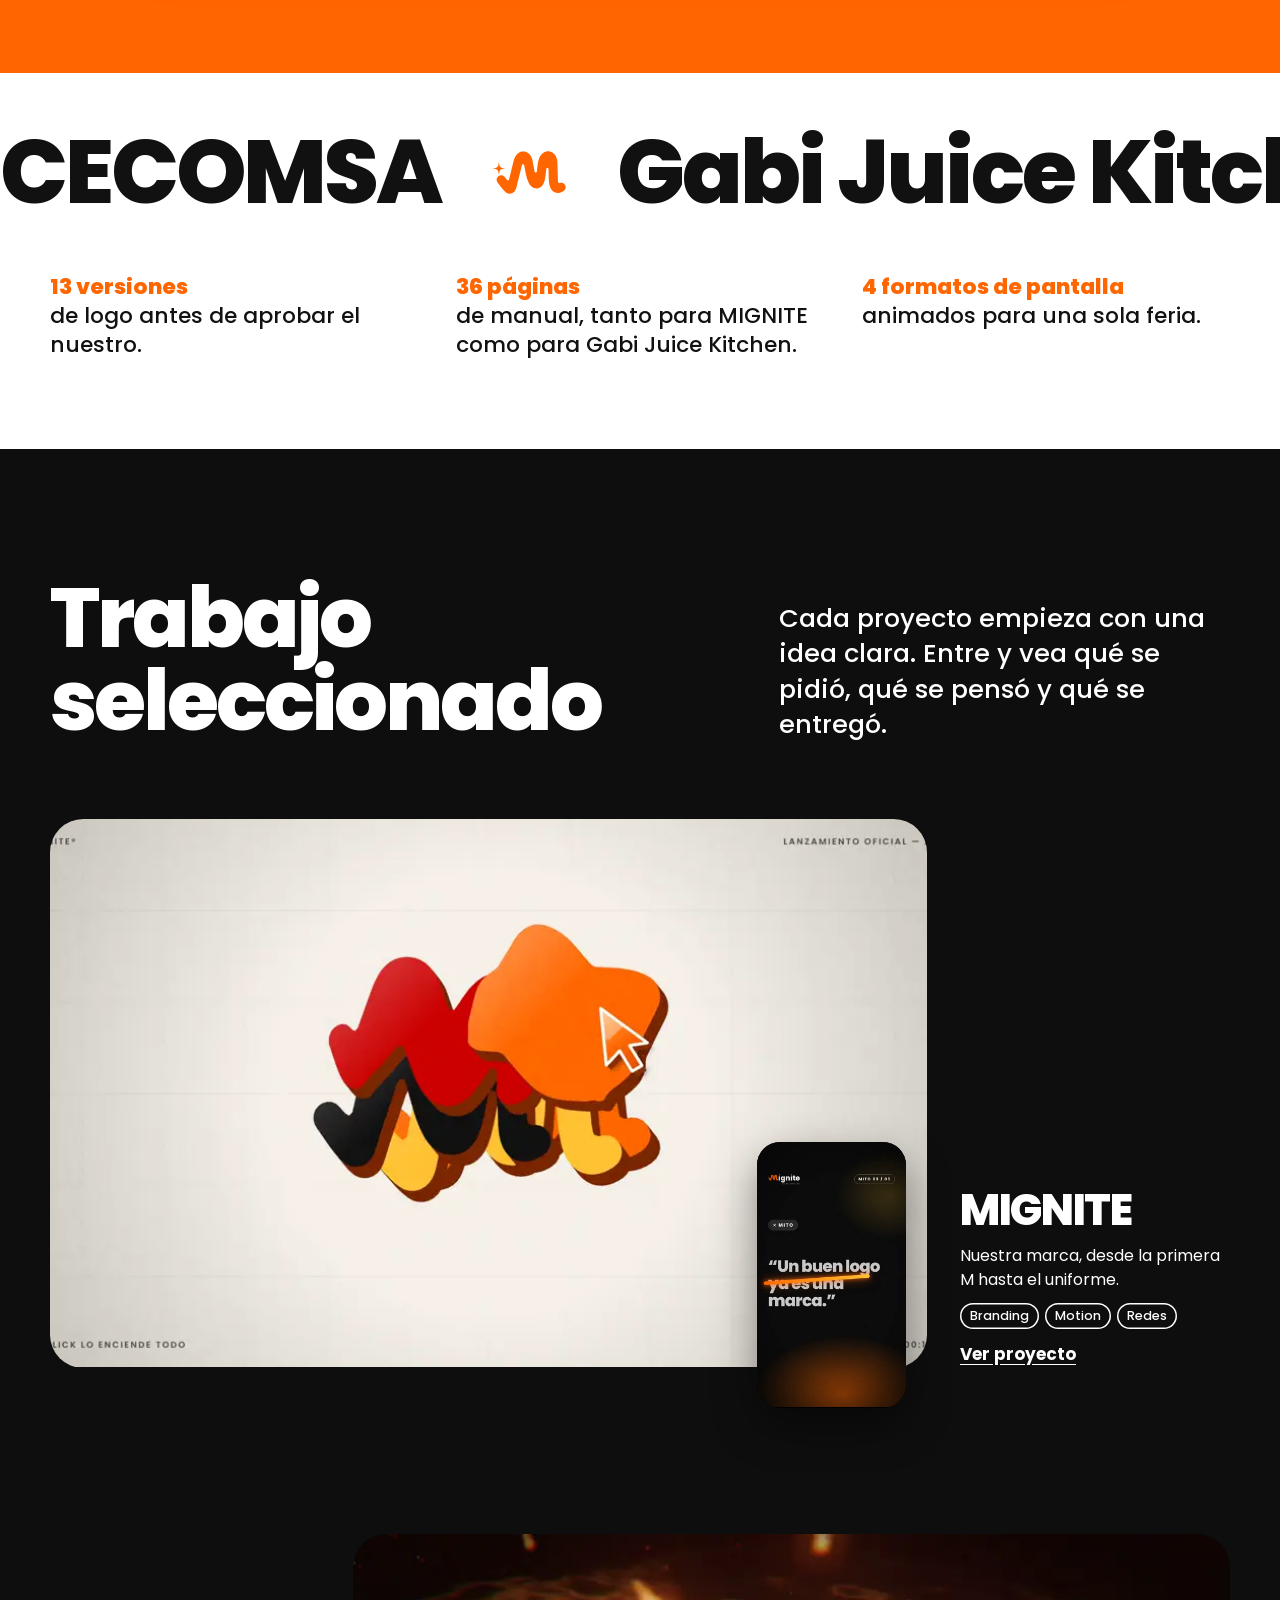
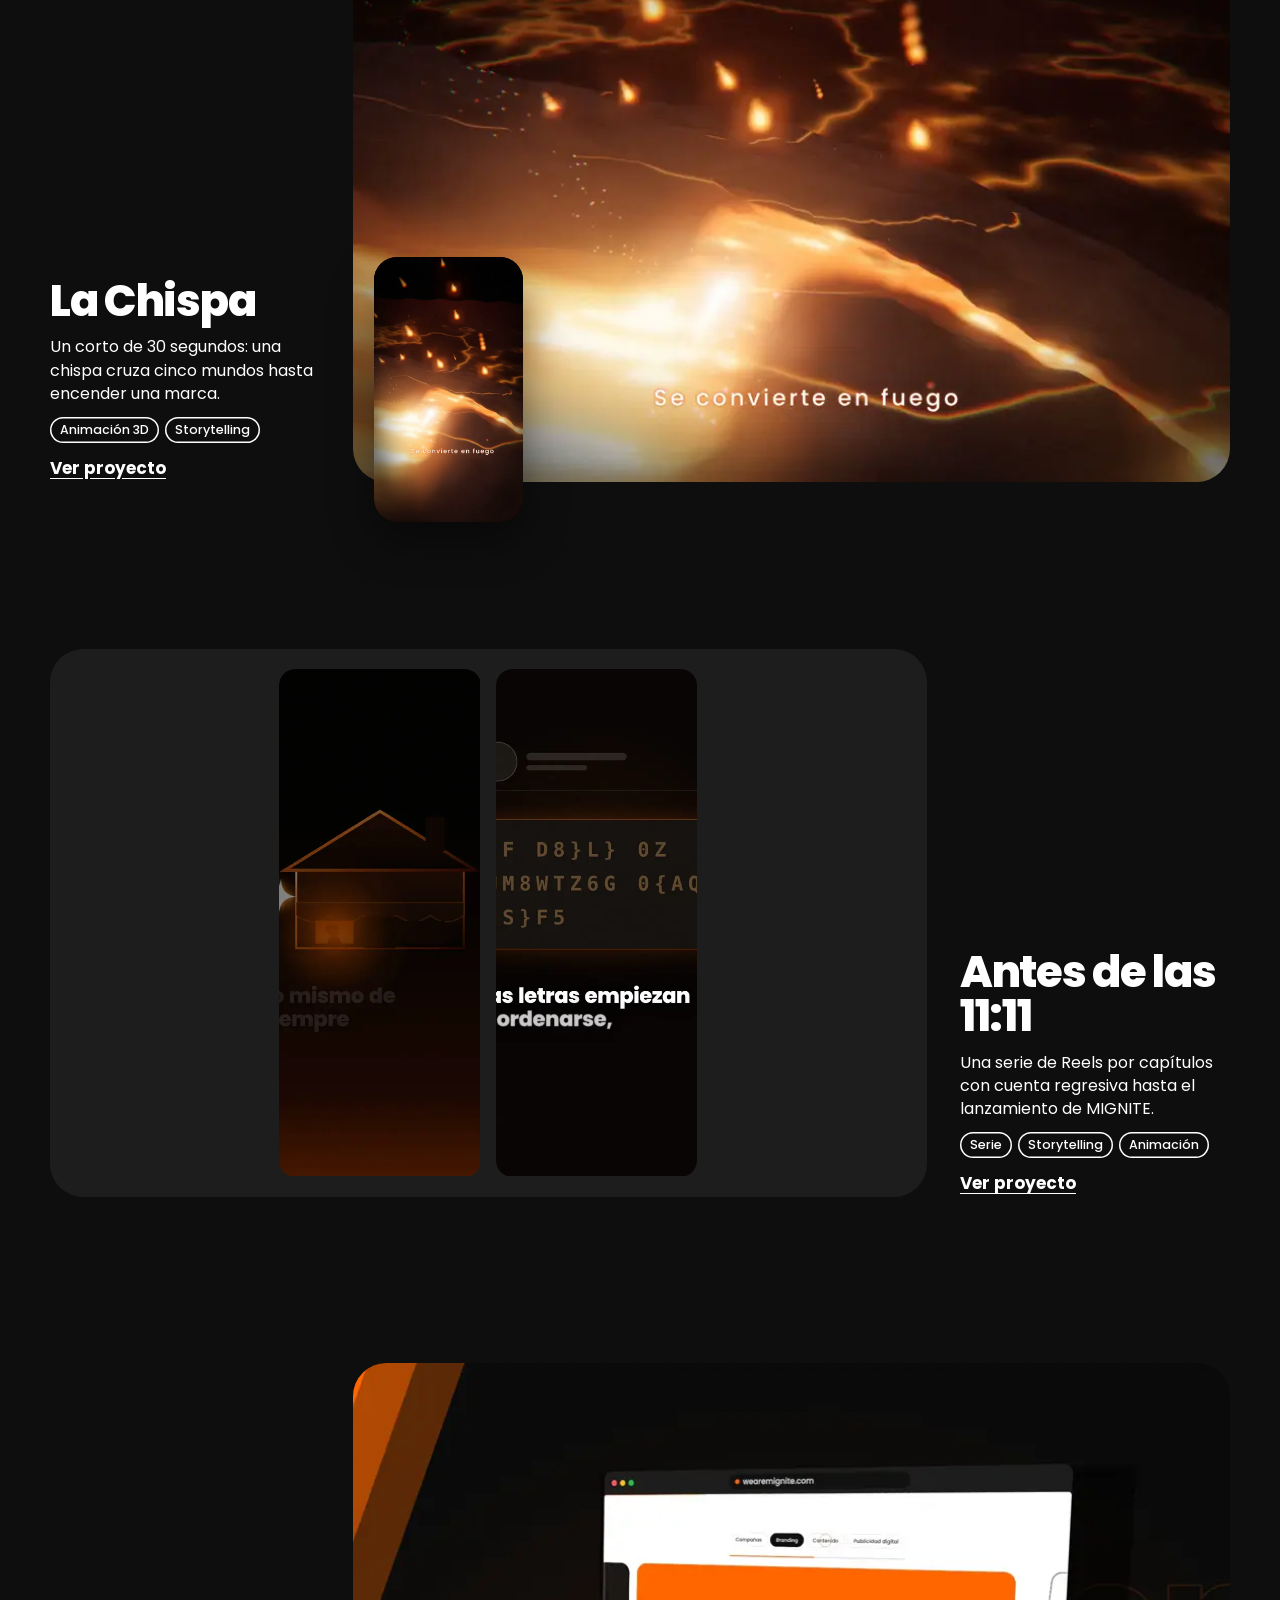
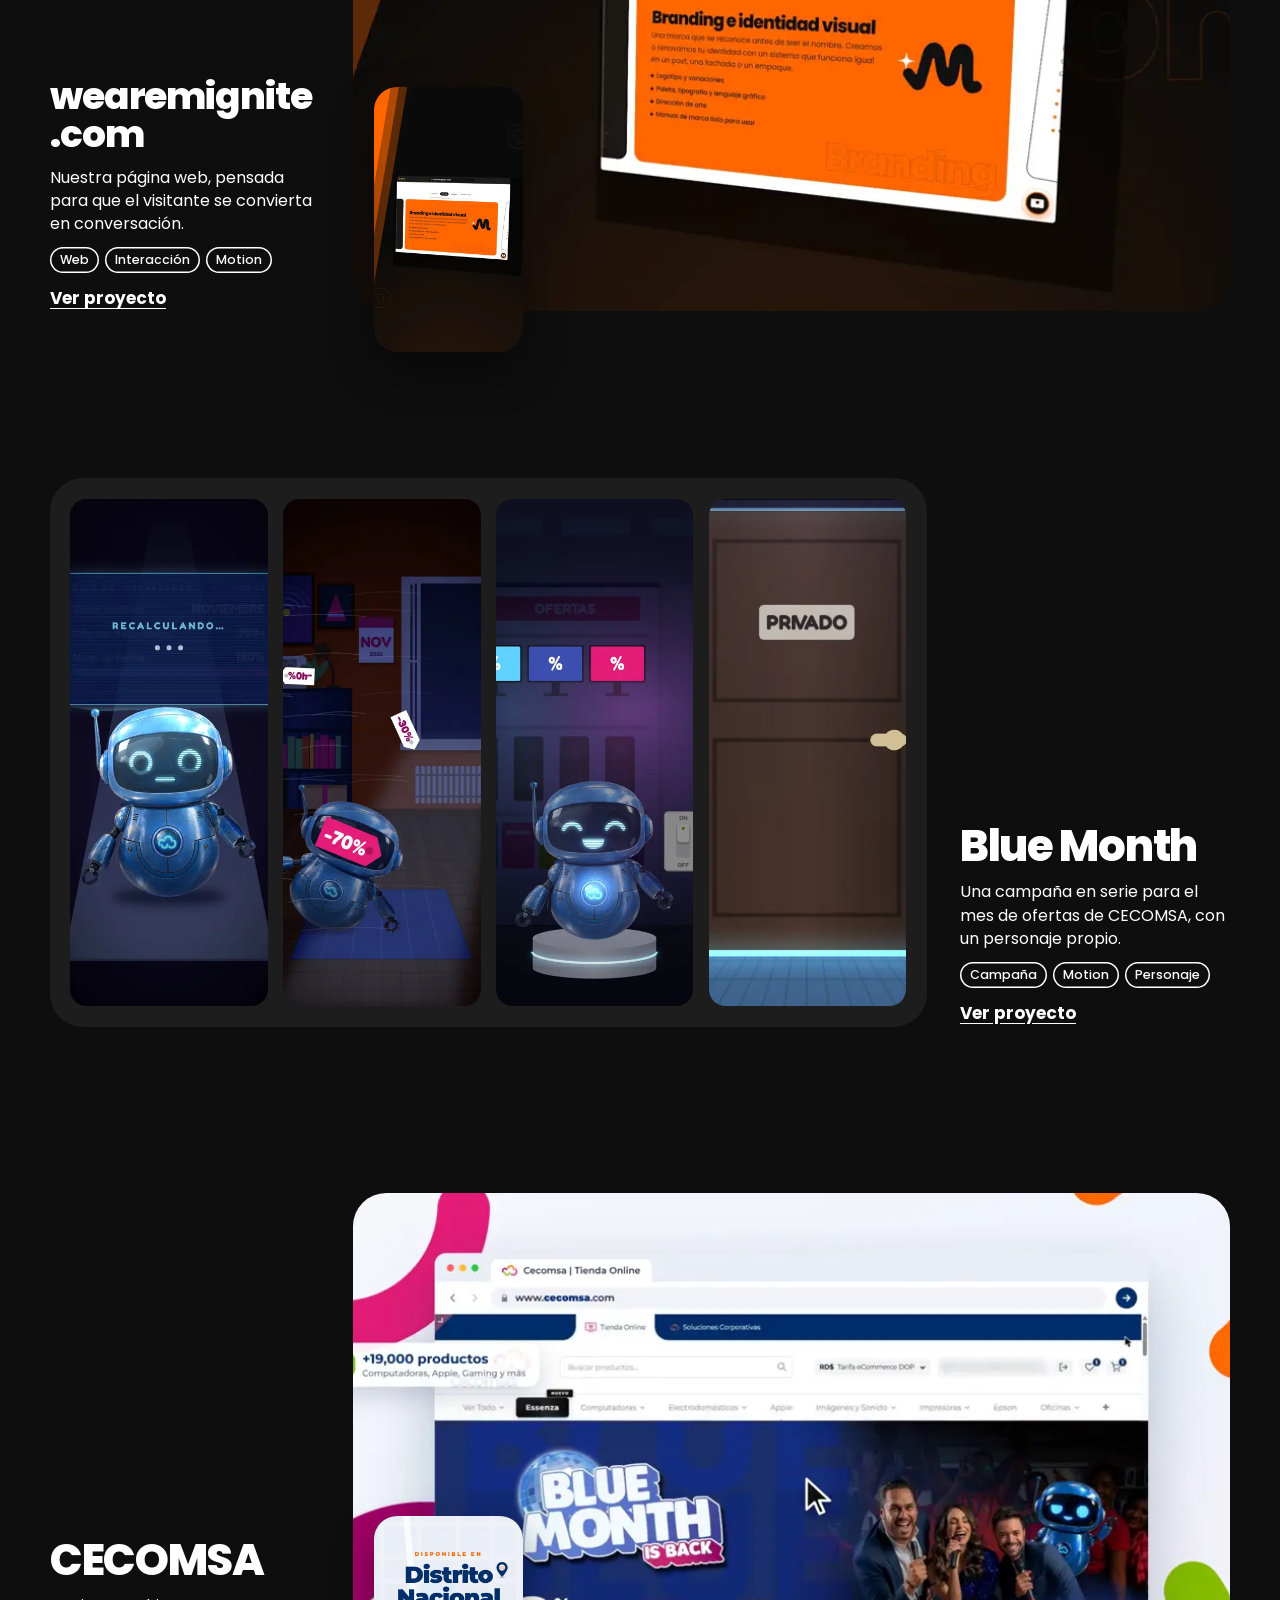
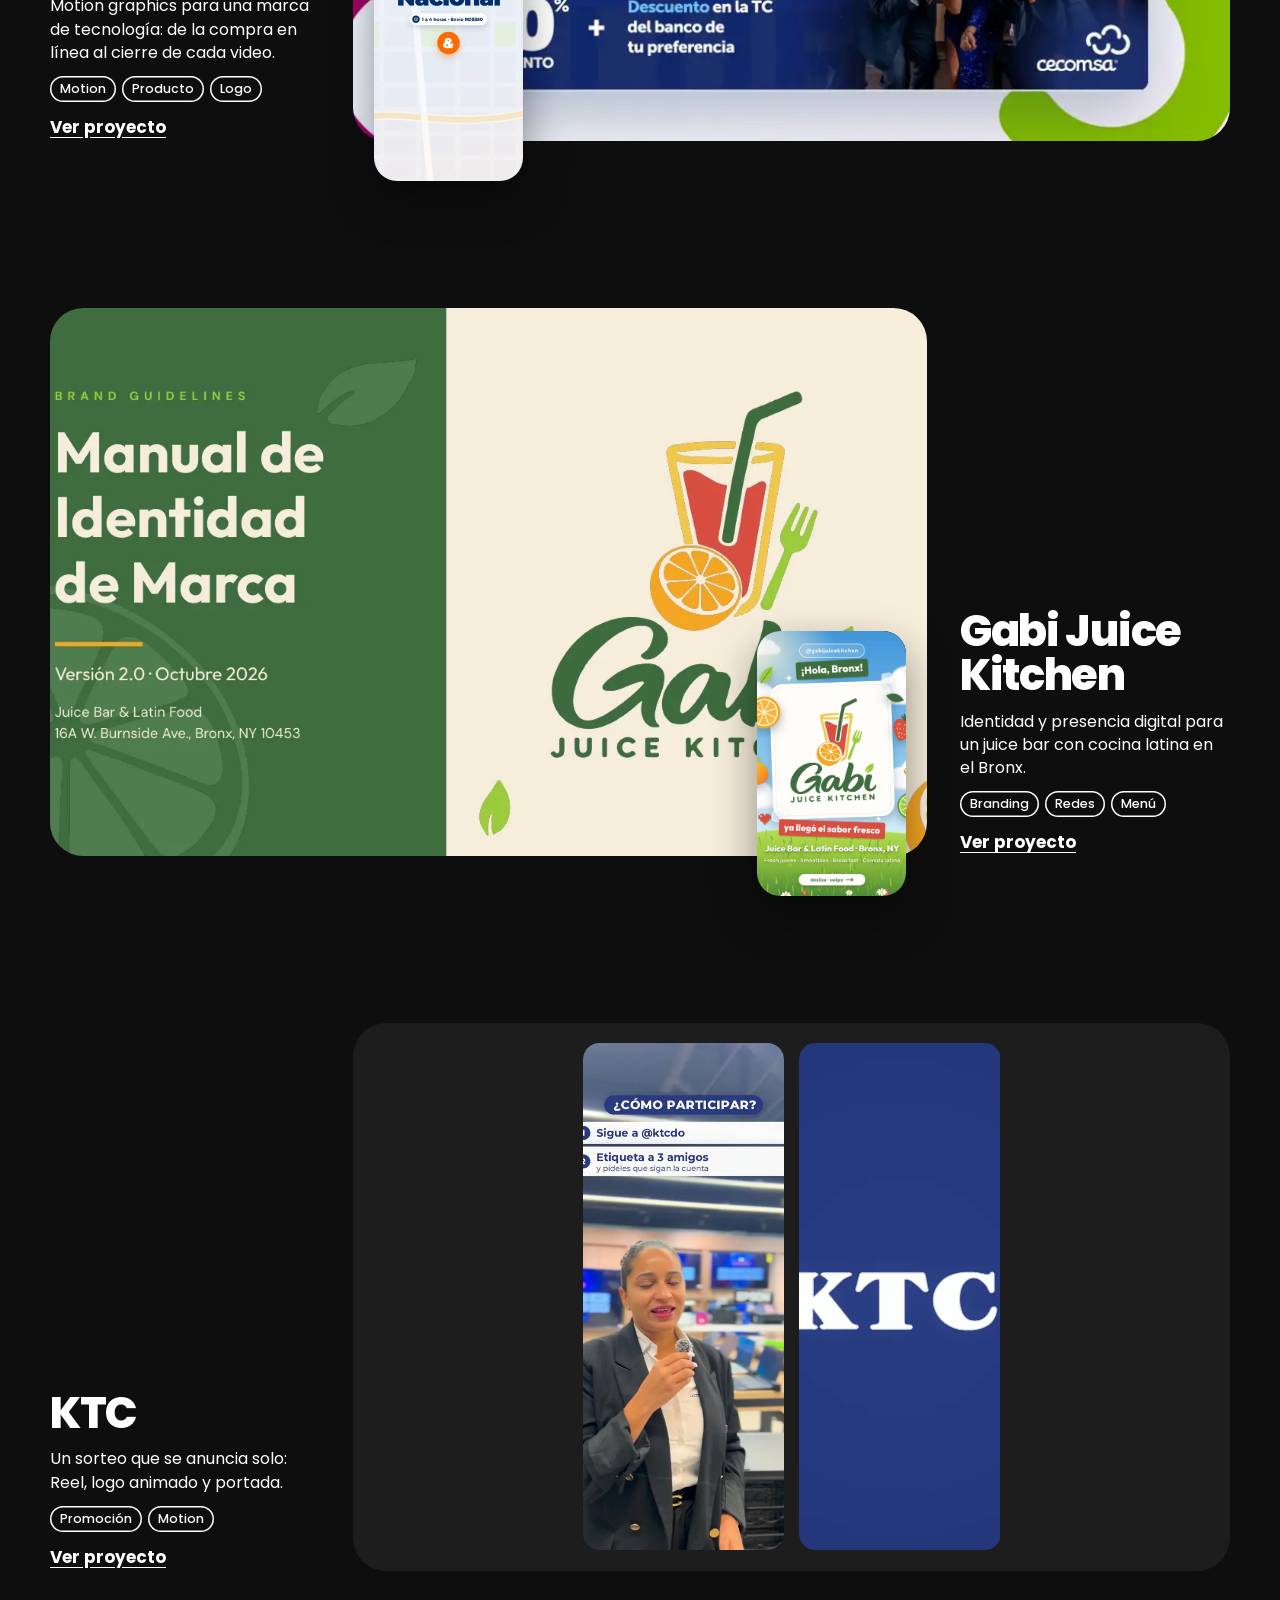
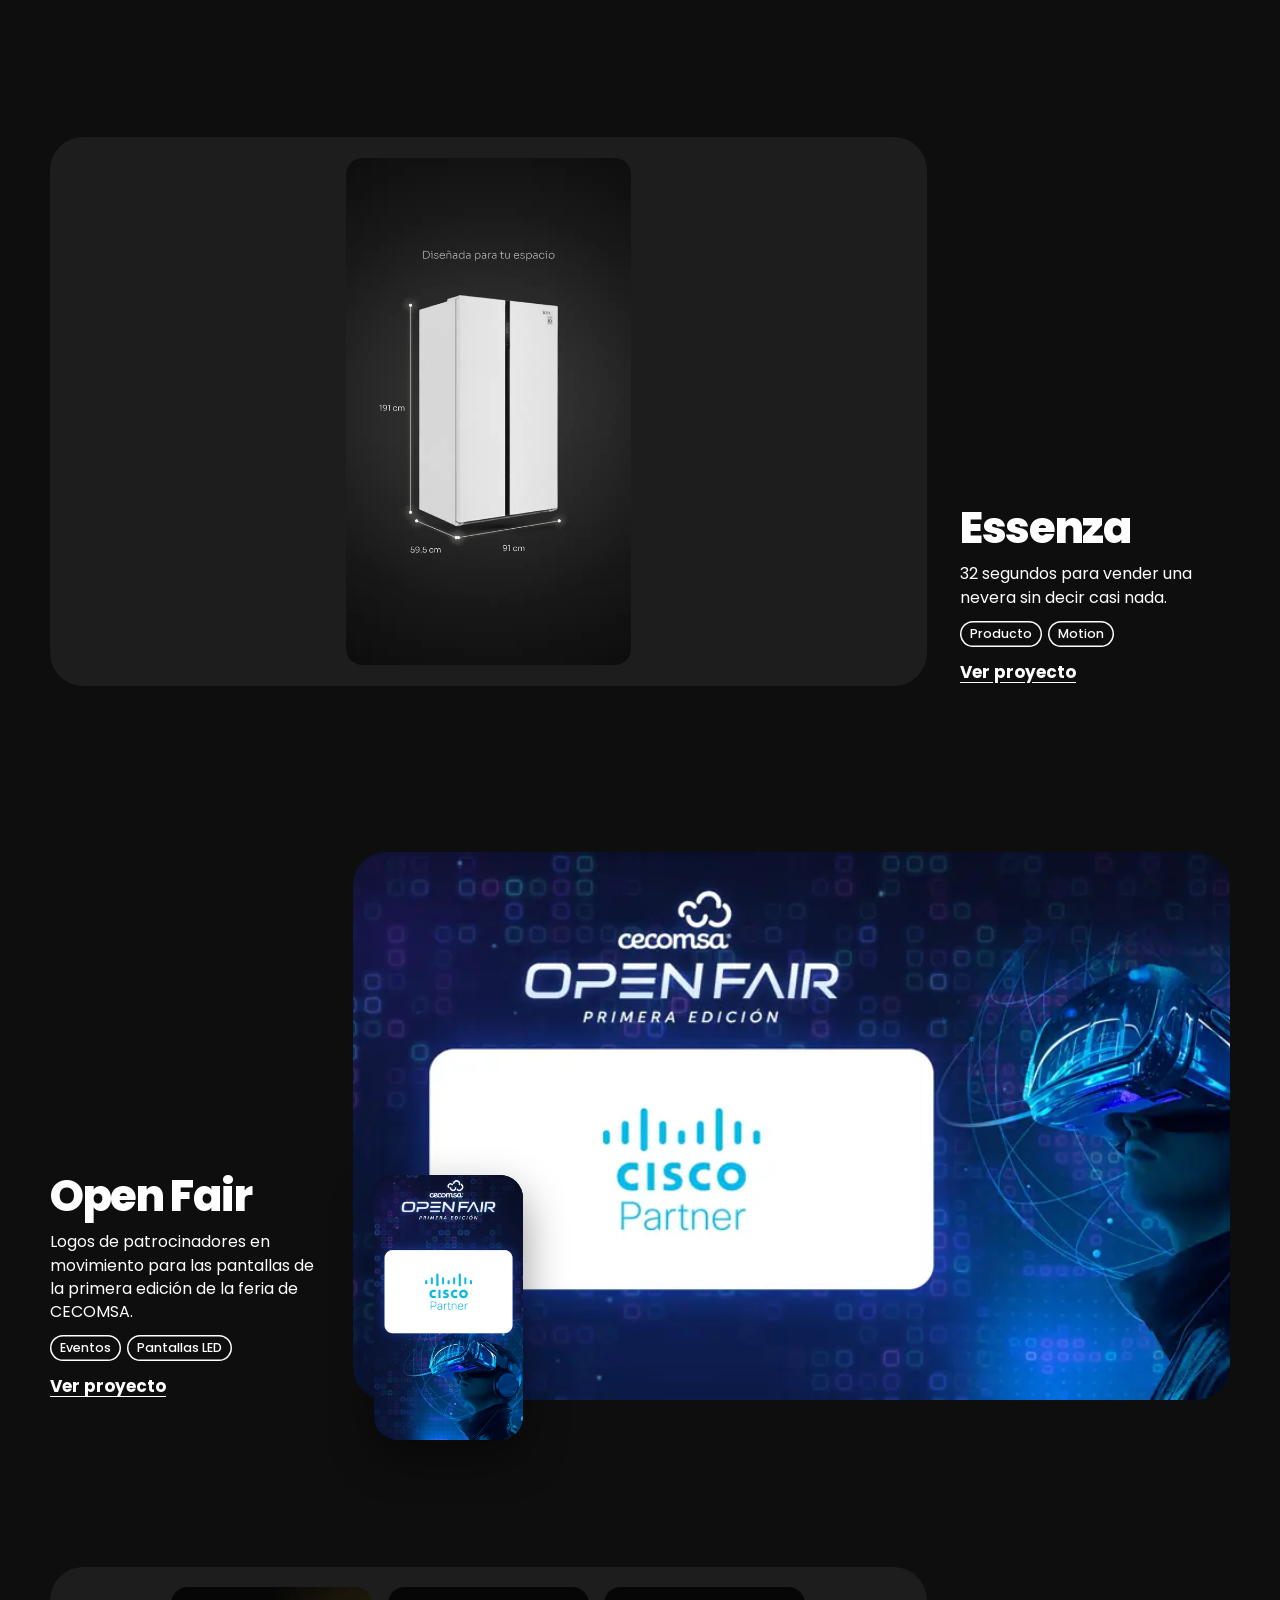
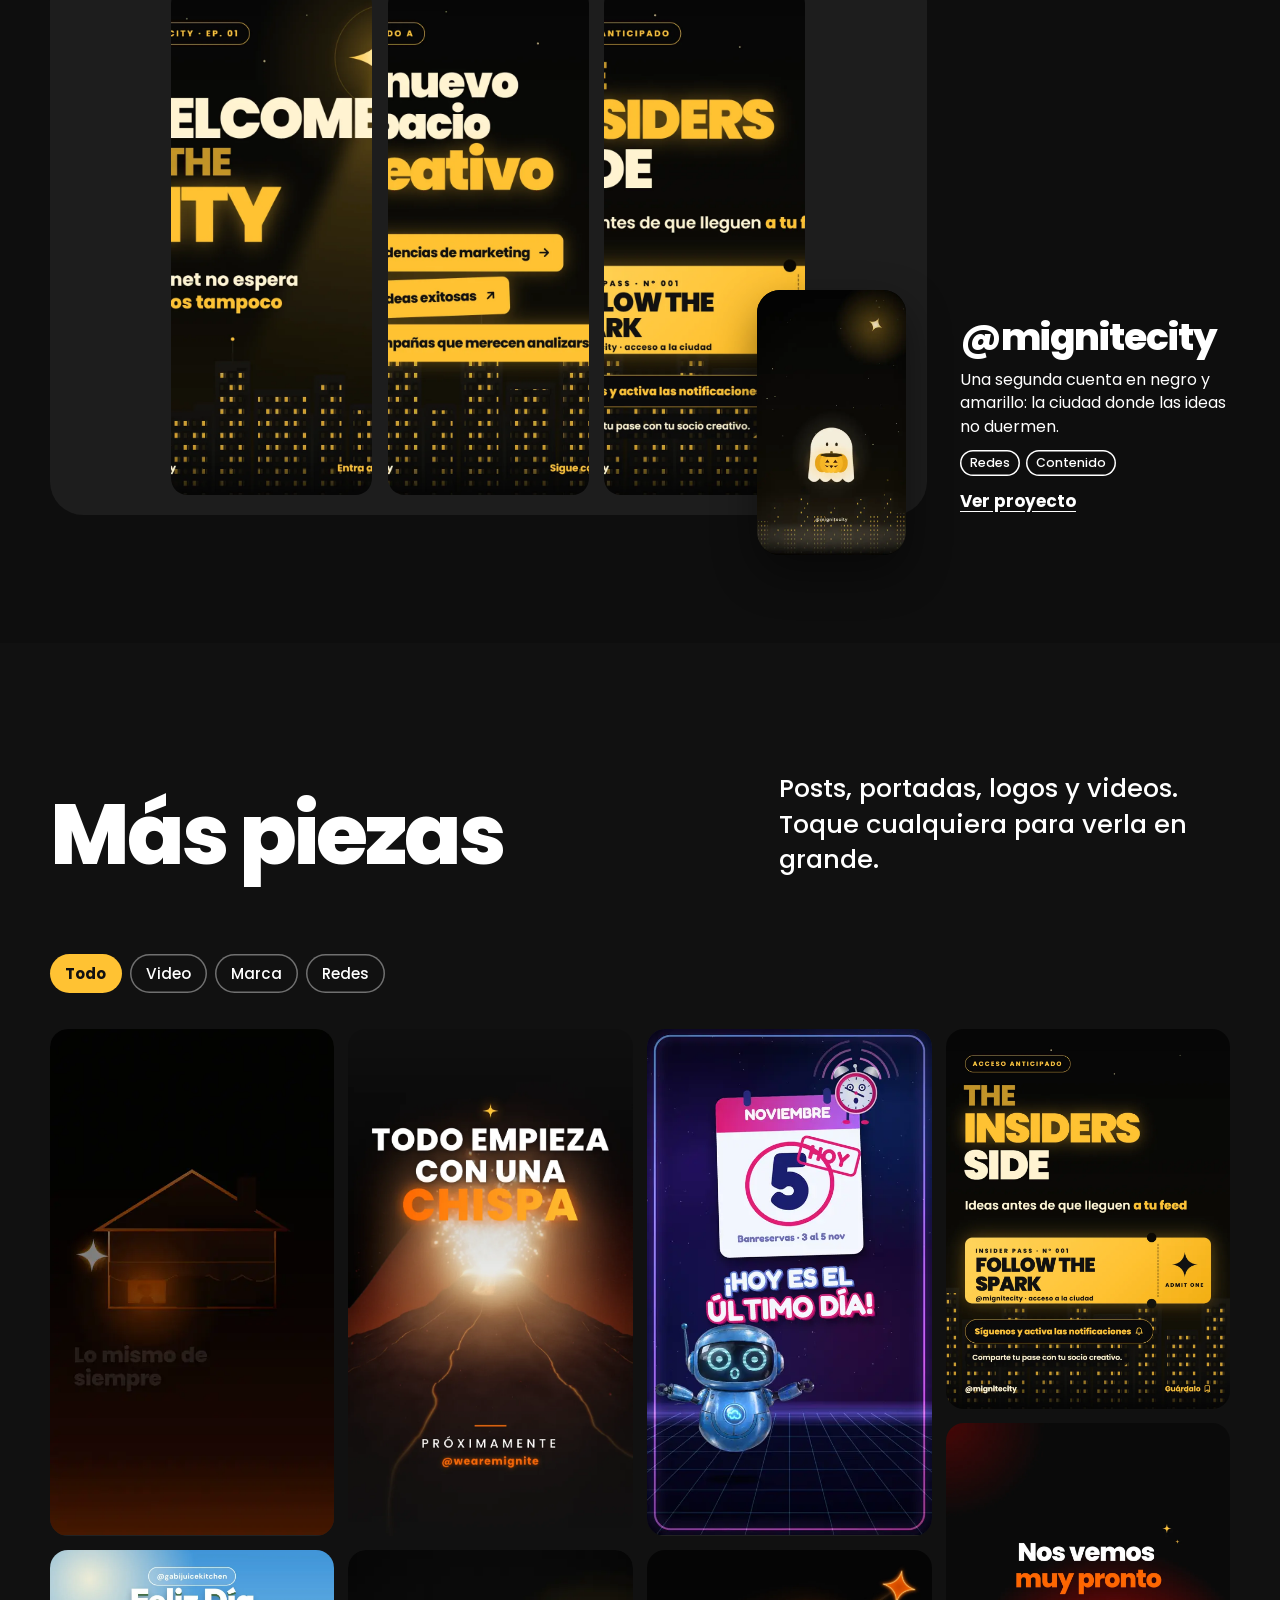
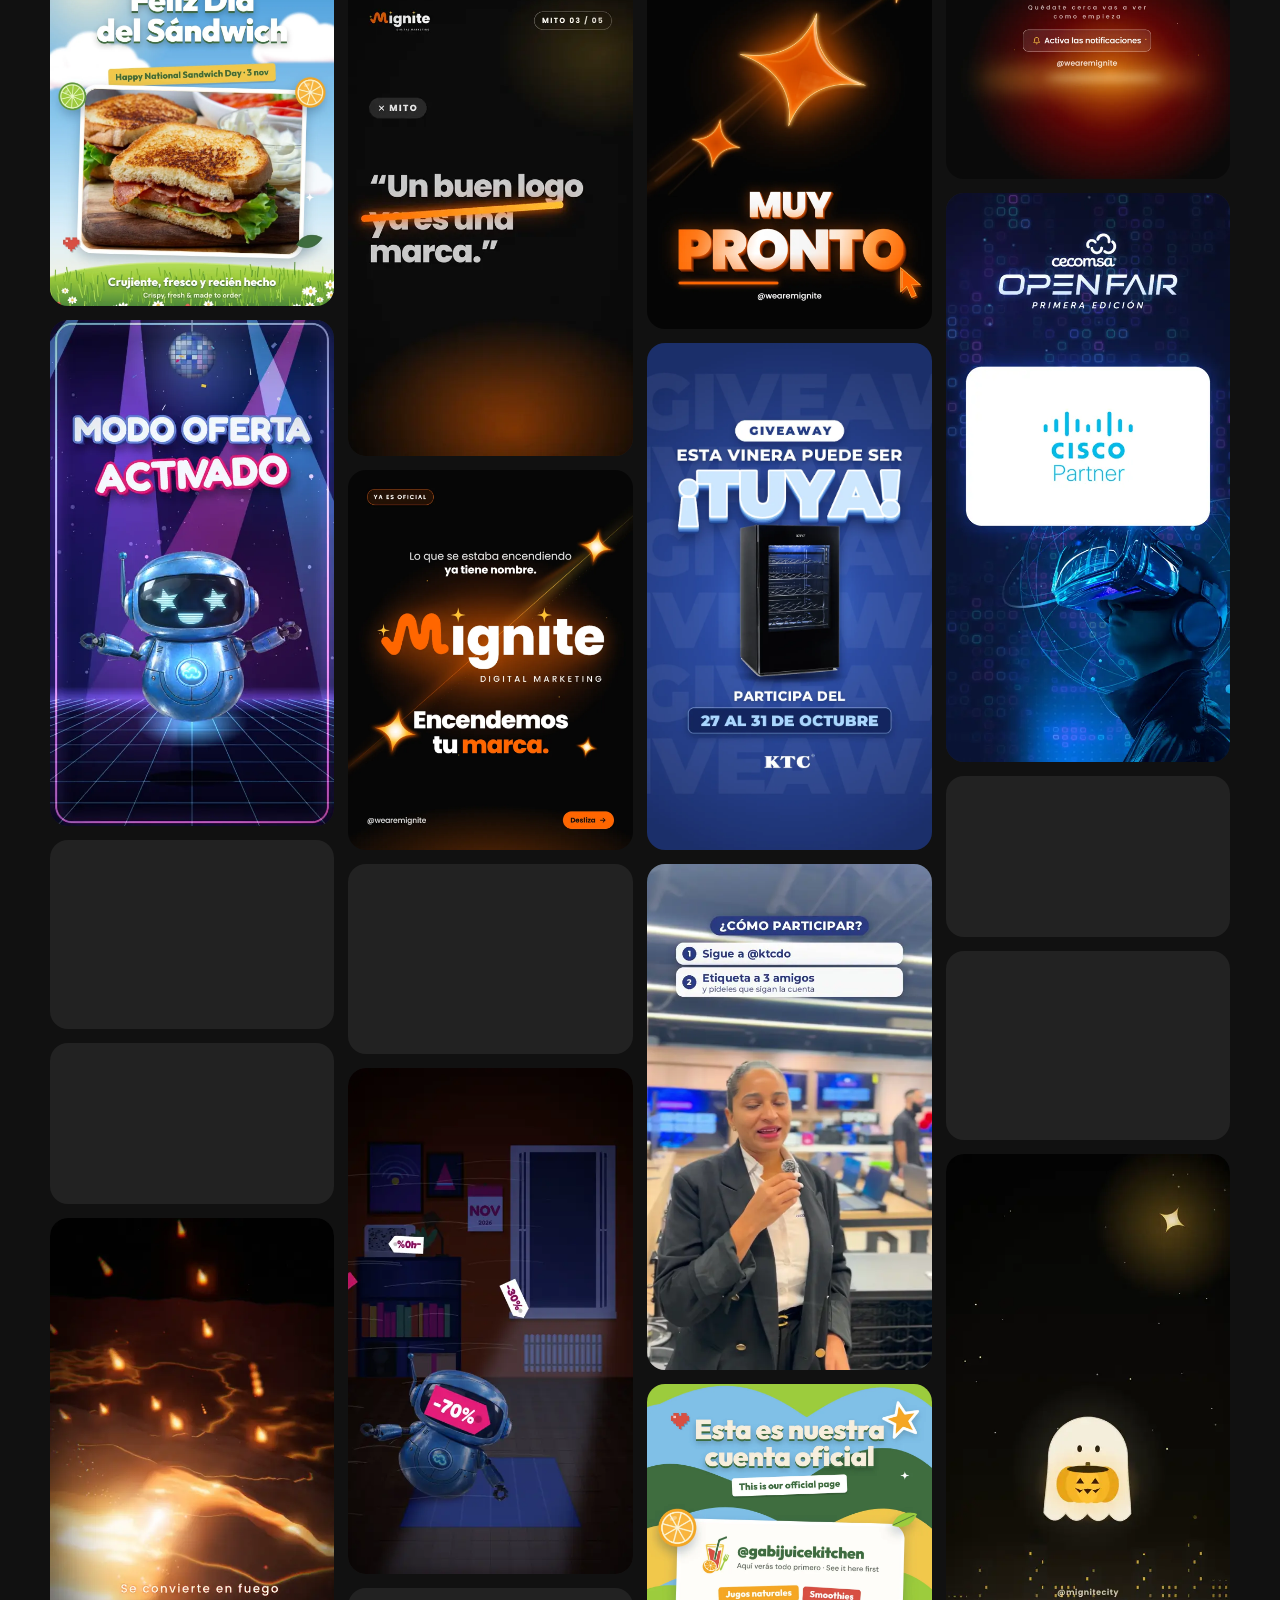
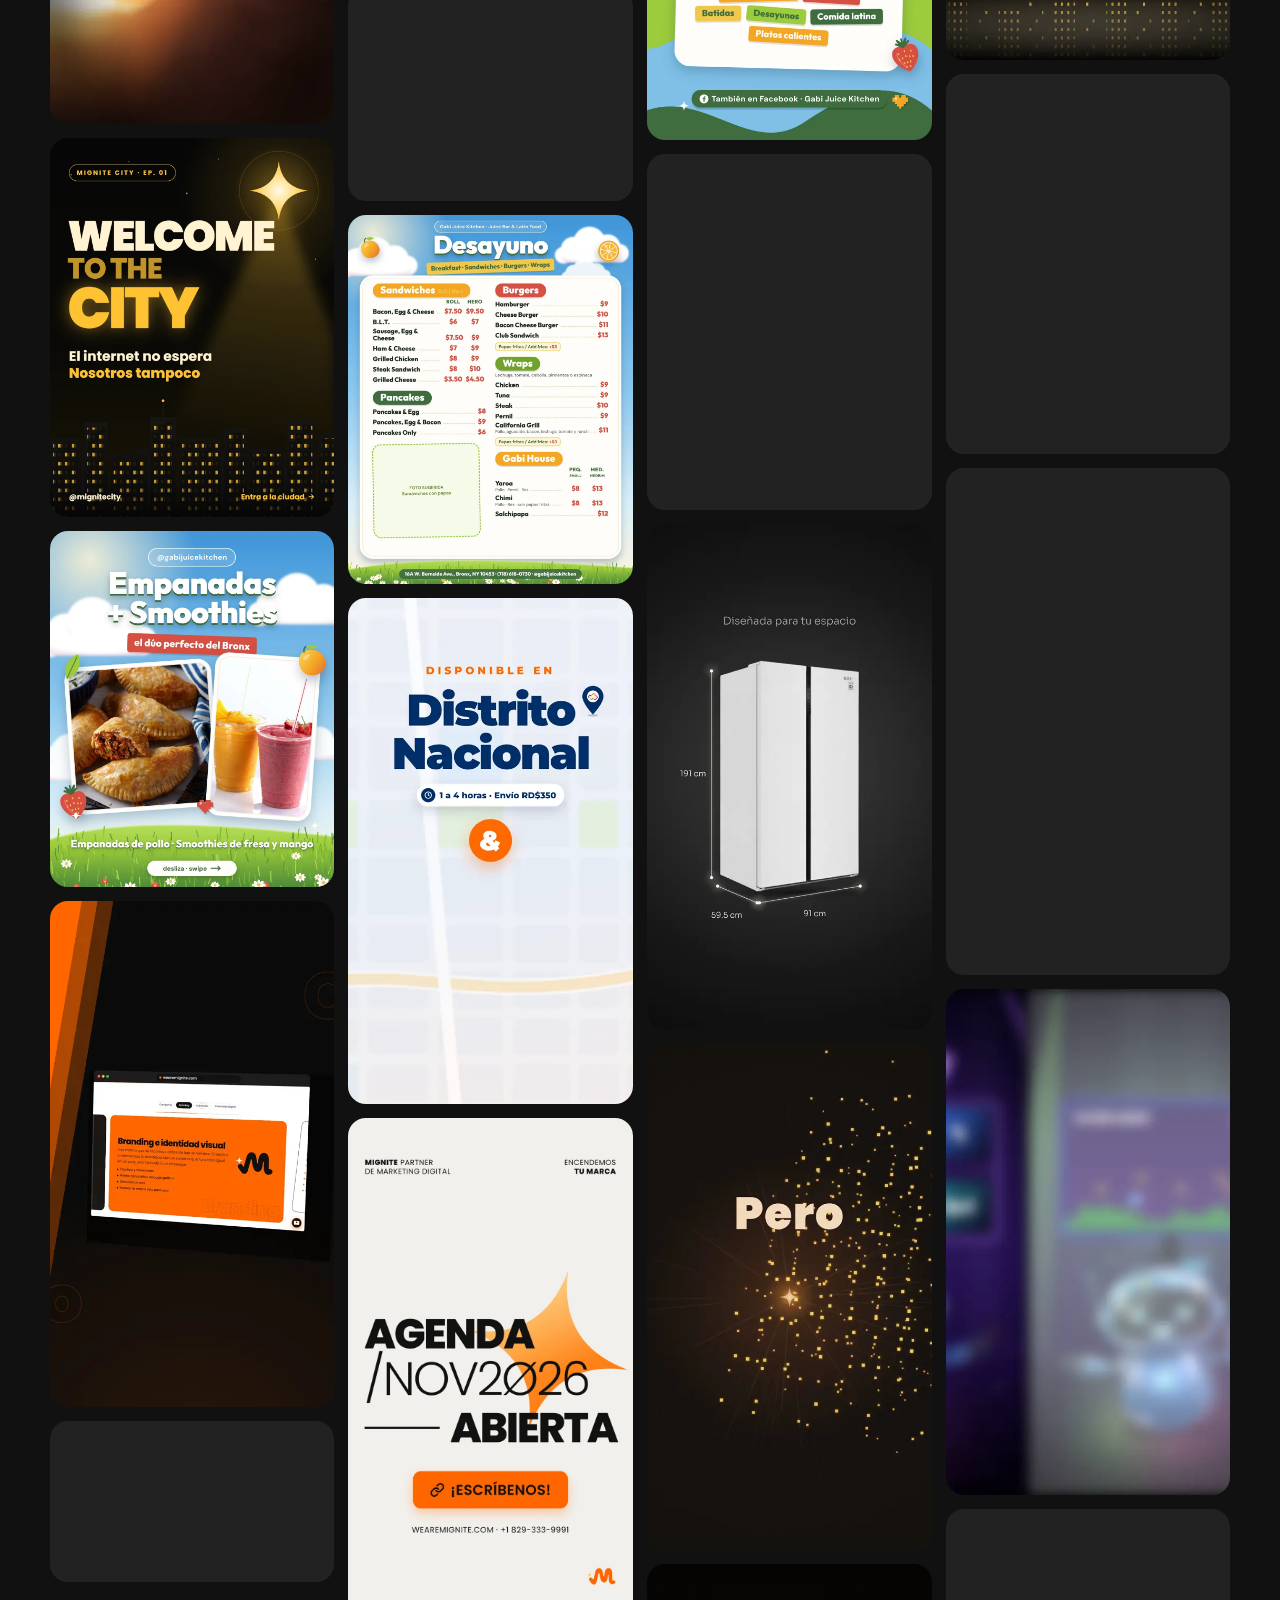
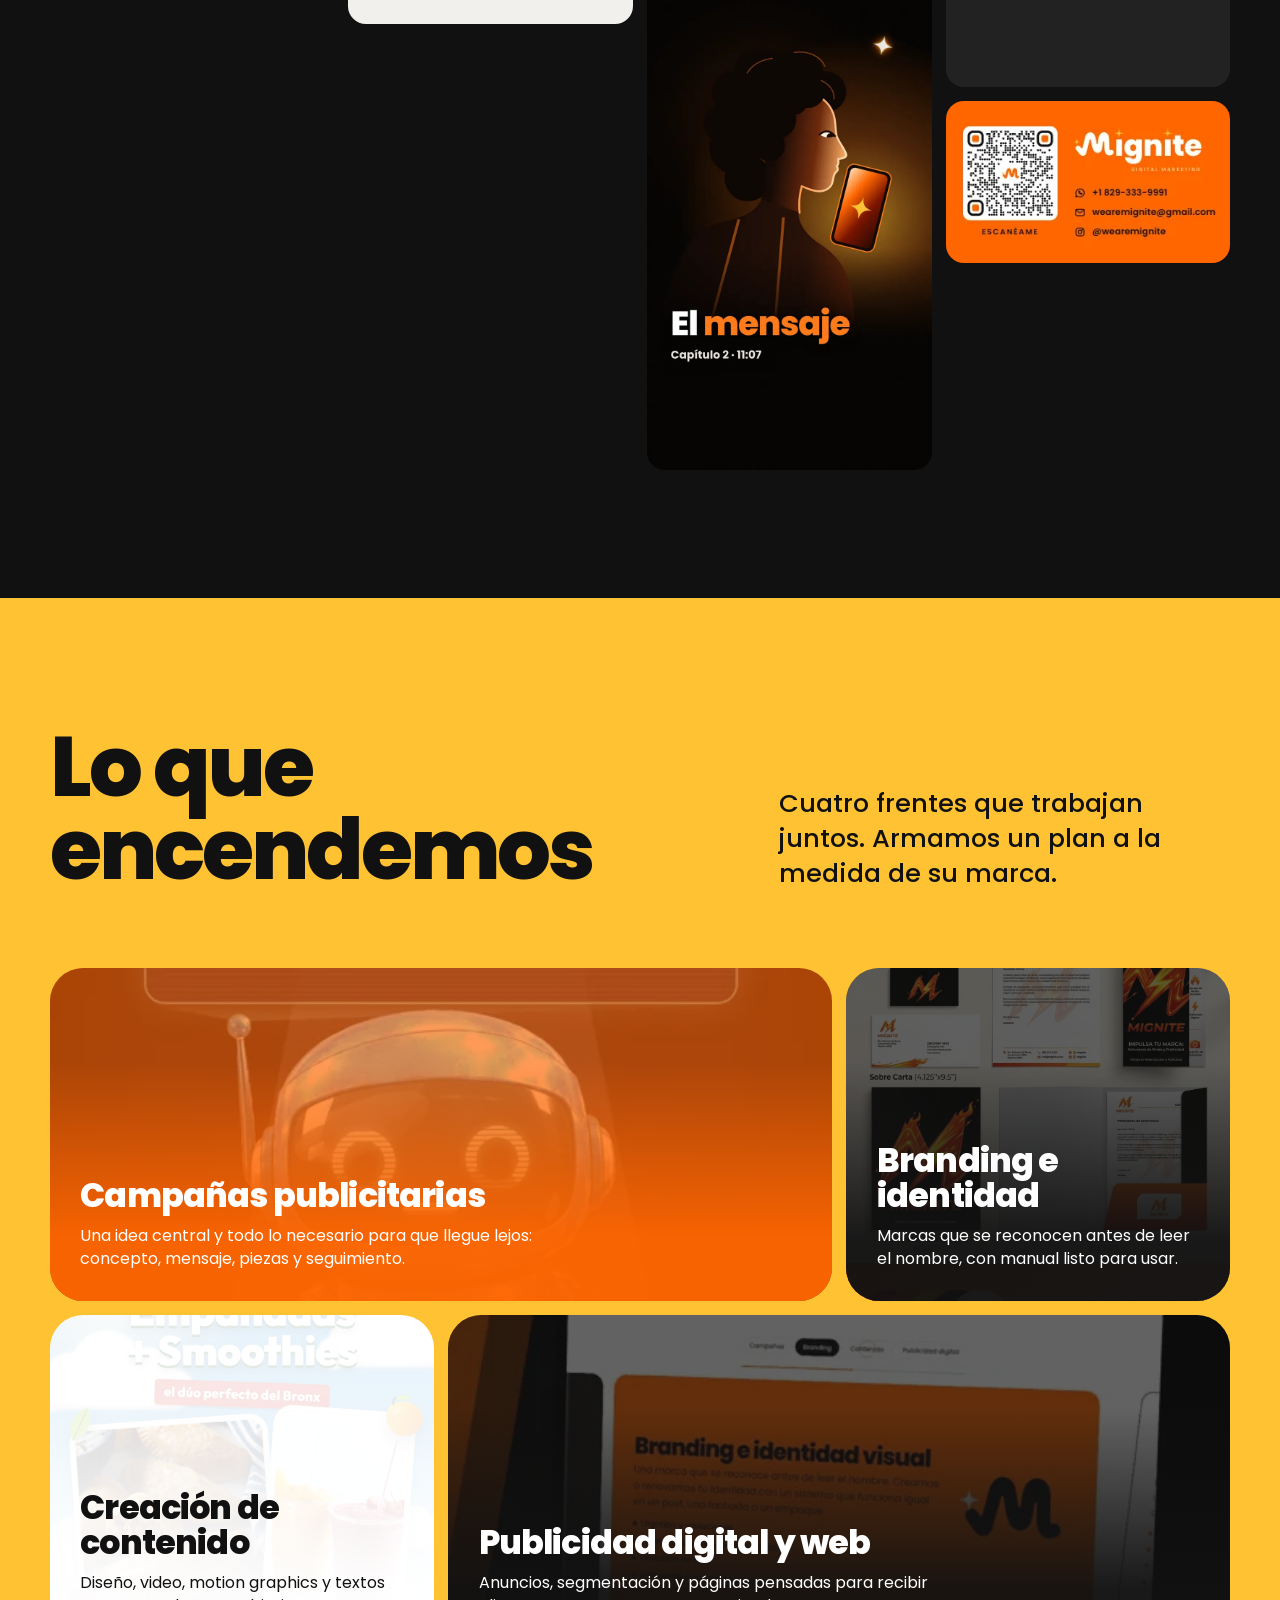
==== commit 3c1274e8: "Agrega lo nuevo de la semana: Antes de las 11:11, Reels de Blue Month, Teaser 3 vertical, menú v2 y " ====
--- a/index.html
+++ b/index.html
@@ -24,7 +24,7 @@
 <div class="case-media"><div class="main"><video class="" muted loop playsinline preload="none" poster="assets/v/lanz.webp" data-src="assets/v/lanz-s.mp4" width="1920" height="1080" aria-hidden="true"></video></div><div class="phone"><video class="" muted loop playsinline preload="none" poster="assets/v/mito.webp" data-src="assets/v/mito-s.mp4" width="1080" height="1920" aria-hidden="true"></video></div></div>
 <div class="case-info"><h3>MIGNITE</h3><p>Nuestra marca, desde la primera M hasta el uniforme.</p><ul class="tags"><li>Branding</li><li>Motion</li><li>Redes</li></ul><span class="more">Ver proyecto</span></div></a><a class="case" href="trabajo/la-chispa.html" data-bg="#1B0A02" data-fg="#FFFFFF">
 <div class="case-media"><div class="main"><video class="" muted loop playsinline preload="none" poster="assets/v/la-chispa.webp" data-src="assets/v/la-chispa-s.mp4" width="1920" height="1080" aria-hidden="true"></video></div><div class="phone"><video class="" muted loop playsinline preload="none" poster="assets/v/la-chispa-v.webp" data-src="assets/v/la-chispa-v-s.mp4" width="1080" height="1920" aria-hidden="true"></video></div></div>
-<div class="case-info"><h3>La Chispa</h3><p>Un corto de 30 segundos: una chispa cruza cinco mundos hasta encender una marca.</p><ul class="tags"><li>Animación 3D</li><li>Storytelling</li></ul><span class="more">Ver proyecto</span></div></a><a class="case" href="trabajo/web.html" data-bg="#FF6600" data-fg="#111111">
+<div class="case-info"><h3>La Chispa</h3><p>Un corto de 30 segundos: una chispa cruza cinco mundos hasta encender una marca.</p><ul class="tags"><li>Animación 3D</li><li>Storytelling</li></ul><span class="more">Ver proyecto</span></div></a><a class="case" href="trabajo/antes-de-las-1111.html" data-bg="#0D0907" data-fg="#FFFFFF"><div class="case-media"><div class="main"><div class="row-v"><div><video class="" muted loop playsinline preload="none" poster="assets/v/cap1.webp" data-src="assets/v/cap1-s.mp4" width="1080" height="1920" aria-hidden="true"></video></div><div><video class="" muted loop playsinline preload="none" poster="assets/v/cap2.webp" data-src="assets/v/cap2-s.mp4" width="1080" height="1920" aria-hidden="true"></video></div></div></div></div><div class="case-info"><h3 style="--n:10">Antes de las 11:11</h3><p>Una serie de Reels por capítulos con cuenta regresiva hasta el lanzamiento de MIGNITE.</p><ul class="tags"><li>Serie</li><li>Storytelling</li><li>Animación</li></ul><span class="more">Ver proyecto</span></div></a><a class="case" href="trabajo/web.html" data-bg="#FF6600" data-fg="#111111">
 <div class="case-media"><div class="main"><video class="" muted loop playsinline preload="none" poster="assets/v/web.webp" data-src="assets/v/web-s.mp4" width="1920" height="1080" aria-hidden="true"></video></div><div class="phone"><video class="" muted loop playsinline preload="none" poster="assets/v/web-v.webp" data-src="assets/v/web-v-s.mp4" width="1080" height="1920" aria-hidden="true"></video></div></div>
 <div class="case-info"><h3 style="--n:12">wearemignite<wbr>.com</h3><p>Nuestra página web, pensada para que el visitante se convierta en conversación.</p><ul class="tags"><li>Web</li><li>Interacción</li><li>Motion</li></ul><span class="more">Ver proyecto</span></div></a><a class="case" href="trabajo/blue-month.html" data-bg="#0B1FB0" data-fg="#FFFFFF">
 <div class="case-media"><div class="main"><div class="row-v"><div><video class="" muted loop playsinline preload="none" poster="assets/v/blue-teaser.webp" data-src="assets/v/blue-teaser-s.mp4" width="1080" height="1920" aria-hidden="true"></video></div><div><video class="" muted loop playsinline preload="none" poster="assets/v/blue-tormenta.webp" data-src="assets/v/blue-tormenta-s.mp4" width="1080" height="1920" aria-hidden="true"></video></div><div><video class="" muted loop playsinline preload="none" poster="assets/v/blue-still.webp" data-src="assets/v/blue-still-s.mp4" width="1080" height="1920" aria-hidden="true"></video></div><div><video class="" muted loop playsinline preload="none" poster="assets/v/blue-donde.webp" data-src="assets/v/blue-donde-s.mp4" width="1080" height="1920" aria-hidden="true"></video></div></div></div></div>
@@ -43,7 +43,7 @@
 <div class="case-info"><h3 style="--n:12">@mignitecity</h3><p>Una segunda cuenta en negro y amarillo: la ciudad donde las ideas no duermen.</p><ul class="tags"><li>Redes</li><li>Contenido</li></ul><span class="more">Ver proyecto</span></div></a></div></section>
 <section class="sec wall" id="muro"><div class="sec-head"><h2>Más piezas</h2><p class="lead">Posts, portadas, logos y videos. Toque cualquiera para verla en grande.</p></div>
 <div class="chips" role="group" aria-label="Filtrar piezas"><button data-f="todo" aria-pressed="true">Todo</button><button data-f="video" aria-pressed="false">Video</button><button data-f="marca" aria-pressed="false">Marca</button><button data-f="redes" aria-pressed="false">Redes</button></div>
-<div class="grid"><button class="piece" data-k="marca" data-full="assets/p/mig-camisa.webp" data-t="Uniforme MIGNITE"><img src="assets/p/mig-camisa.webp" width="1400" height="933" alt="Uniforme MIGNITE" loading=lazy decoding=async><span>Uniforme MIGNITE</span></button><button class="piece" data-k="marca" data-full="assets/p/gjk-man-3.webp" data-t="Manual Gabi Juice Kitchen"><img src="assets/p/gjk-man-3.webp" width="1281" height="720" alt="Manual Gabi Juice Kitchen" loading=lazy decoding=async><span>Manual Gabi Juice Kitchen</span></button><button class="piece" data-k="video" data-full="assets/v/la-chispa-v.mp4" data-t="La Chispa, versión Reels"><video class="" muted loop playsinline preload="none" poster="assets/v/la-chispa-v.webp" data-src="assets/v/la-chispa-v-s.mp4" width="1080" height="1920" aria-hidden="true"></video><span>La Chispa, versión Reels</span></button><button class="piece" data-k="redes" data-full="assets/p/city-1.webp" data-t="Welcome to the City"><img src="assets/p/city-1.webp" width="1050" height="1400" alt="Welcome to the City" loading=lazy decoding=async><span>Welcome to the City</span></button><button class="piece" data-k="redes" data-full="assets/p/gjk-4.webp" data-t="Empanadas + Smoothies"><img src="assets/p/gjk-4.webp" width="1080" height="1350" alt="Empanadas + Smoothies" loading=lazy decoding=async><span>Empanadas + Smoothies</span></button><button class="piece" data-k="video" data-full="assets/v/web-v.mp4" data-t="Web, versión Reels"><video class="" muted loop playsinline preload="none" poster="assets/v/web-v.webp" data-src="assets/v/web-v-s.mp4" width="1080" height="1920" aria-hidden="true"></video><span>Web, versión Reels</span></button><button class="piece" data-k="marca" data-full="assets/p/mig-man-3.webp" data-t="Manual de identidad MIGNITE"><img src="assets/p/mig-man-3.webp" width="1600" height="900" alt="Manual de identidad MIGNITE" loading=lazy decoding=async><span>Manual de identidad MIGNITE</span></button><button class="piece" data-k="redes" data-full="assets/p/chispa-a.webp" data-t="Portada La Chispa"><img src="assets/p/chispa-a.webp" width="787" height="1400" alt="Portada La Chispa" loading=lazy decoding=async><span>Portada La Chispa</span></button><button class="piece" data-k="video" data-full="assets/v/mito.mp4" data-t="Mito vs. Realidad"><video class="" muted loop playsinline preload="none" poster="assets/v/mito.webp" data-src="assets/v/mito-s.mp4" width="1080" height="1920" aria-hidden="true"></video><span>Mito vs. Realidad</span></button><button class="piece" data-k="redes" data-full="assets/p/mig-lanz-1.webp" data-t="Carrusel de presentación"><img src="assets/p/mig-lanz-1.webp" width="1050" height="1400" alt="Carrusel de presentación" loading=lazy decoding=async><span>Carrusel de presentación</span></button><button class="piece" data-k="marca" data-full="assets/p/gjk-sistema.webp" data-t="Sistema de logos Gabi"><img src="assets/p/gjk-sistema.webp" width="1400" height="933" alt="Sistema de logos Gabi" loading=lazy decoding=async><span>Sistema de logos Gabi</span></button><button class="piece" data-k="video" data-full="assets/v/blue-tormenta.mp4" data-t="Tormenta de Ofertas"><video class="" muted loop playsinline preload="none" poster="assets/v/blue-tormenta.webp" data-src="assets/v/blue-tormenta-s.mp4" width="1080" height="1920" aria-hidden="true"></video><span>Tormenta de Ofertas</span></button><button class="piece" data-k="marca" data-full="assets/p/blue-robot.webp" data-t="Personaje Blue Month"><img src="assets/p/blue-robot.webp" width="1400" height="1050" alt="Personaje Blue Month" loading=lazy decoding=async><span>Personaje Blue Month</span></button><button class="piece" data-k="marca" data-full="assets/p/gjk-menu-2.webp" data-t="Menú Gabi Juice Kitchen"><img src="assets/p/gjk-menu-2.webp" width="1082" height="1400" alt="Menú Gabi Juice Kitchen" loading=lazy decoding=async><span>Menú Gabi Juice Kitchen</span></button><button class="piece" data-k="video" data-full="assets/v/cec-delivery.mp4" data-t="Delivery Express"><video class="" muted loop playsinline preload="none" poster="assets/v/cec-delivery.webp" data-src="assets/v/cec-delivery-s.mp4" width="1080" height="1920" aria-hidden="true"></video><span>Delivery Express</span></button><button class="piece" data-k="redes" data-full="assets/p/mig-pronto-1.webp" data-t="Muy pronto"><img src="assets/p/mig-pronto-1.webp" width="1050" height="1400" alt="Muy pronto" loading=lazy decoding=async><span>Muy pronto</span></button><button class="piece" data-k="redes" data-full="assets/p/ktc-cover.webp" data-t="Portada sorteo KTC"><img src="assets/p/ktc-cover.webp" width="787" height="1400" alt="Portada sorteo KTC" loading=lazy decoding=async><span>Portada sorteo KTC</span></button><button class="piece" data-k="video" data-full="assets/v/ktc-give.mp4" data-t="Sorteo KTC"><video class="" muted loop playsinline preload="none" poster="assets/v/ktc-give.webp" data-src="assets/v/ktc-give-s.mp4" width="1080" height="1920" aria-hidden="true"></video><span>Sorteo KTC</span></button><button class="piece" data-k="redes" data-full="assets/p/gjk-2.webp" data-t="Lanzamiento Gabi"><img src="assets/p/gjk-2.webp" width="1080" height="1350" alt="Lanzamiento Gabi" loading=lazy decoding=async><span>Lanzamiento Gabi</span></button><button class="piece" data-k="marca" data-full="assets/p/mig-look.webp" data-t="Lookbook del uniforme"><img src="assets/p/mig-look.webp" width="1120" height="1400" alt="Lookbook del uniforme" loading=lazy decoding=async><span>Lookbook del uniforme</span></button><button class="piece" data-k="video" data-full="assets/v/essenza.mp4" data-t="Essenza BCD-535W"><video class="" muted loop playsinline preload="none" poster="assets/v/essenza.webp" data-src="assets/v/essenza-s.mp4" width="1080" height="1920" aria-hidden="true"></video><span>Essenza BCD-535W</span></button><button class="piece" data-k="redes" data-full="assets/p/city-3.webp" data-t="The Insiders Side"><img src="assets/p/city-3.webp" width="1050" height="1400" alt="The Insiders Side" loading=lazy decoding=async><span>The Insiders Side</span></button><button class="piece" data-k="redes" data-full="assets/p/mig-teaser-3.webp" data-t="Teaser de marca"><img src="assets/p/mig-teaser-3.webp" width="1080" height="1350" alt="Teaser de marca" loading=lazy decoding=async><span>Teaser de marca</span></button><button class="piece" data-k="video" data-full="assets/v/of-totem.mp4" data-t="Tótem Open Fair"><video class="" muted loop playsinline preload="none" poster="assets/v/of-totem.webp" data-src="assets/v/of-totem-s.mp4" width="1024" height="2048" aria-hidden="true"></video><span>Tótem Open Fair</span></button><button class="piece" data-k="marca" data-full="assets/p/gjk-man-5.webp" data-t="Identidad Gabi"><img src="assets/p/gjk-man-5.webp" width="1281" height="720" alt="Identidad Gabi" loading=lazy decoding=async><span>Identidad Gabi</span></button><button class="piece" data-k="marca" data-full="assets/p/mig-tecnica.webp" data-t="Ficha técnica de la camisa"><img src="assets/p/mig-tecnica.webp" width="1400" height="933" alt="Ficha técnica de la camisa" loading=lazy decoding=async><span>Ficha técnica de la camisa</span></button><button class="piece" data-k="video" data-full="assets/v/juaweling.mp4" data-t="Tendencia en @mignitecity"><video class="" muted loop playsinline preload="none" poster="assets/v/juaweling.webp" data-src="assets/v/juaweling-s.mp4" width="1080" height="1920" aria-hidden="true"></video><span>Tendencia en @mignitecity</span></button><button class="piece" data-k="redes" data-full="assets/p/mig-lanz-4.webp" data-t="Manifiesto"><img src="assets/p/mig-lanz-4.webp" width="1050" height="1400" alt="Manifiesto" loading=lazy decoding=async><span>Manifiesto</span></button><button class="piece" data-k="redes" data-full="assets/p/web-cover.webp" data-t="Portada del video web"><img src="assets/p/web-cover.webp" width="787" height="1400" alt="Portada del video web" loading=lazy decoding=async><span>Portada del video web</span></button><button class="piece" data-k="video" data-full="assets/v/blue-zona.mp4" data-t="Encuentra tu Zona"><video class="" muted loop playsinline preload="none" poster="assets/v/blue-zona.webp" data-src="assets/v/blue-zona-s.mp4" width="1080" height="1920" aria-hidden="true"></video><span>Encuentra tu Zona</span></button><button class="piece" data-k="redes" data-full="assets/p/gjk-cal.webp" data-t="Calendario mensual"><img src="assets/p/gjk-cal.webp" width="1400" height="875" alt="Calendario mensual" loading=lazy decoding=async><span>Calendario mensual</span></button><button class="piece" data-k="marca" data-full="assets/p/mig-t-reverso.webp" data-t="Tarjeta de presentación"><img src="assets/p/mig-t-reverso.webp" width="336" height="192" alt="Tarjeta de presentación" loading=lazy decoding=async><span>Tarjeta de presentación</span></button></div></section>
+<div class="grid"><button class="piece" data-k="video" data-full="assets/v/cap1.mp4" data-t="Antes de las 11:11 · Capítulo 1"><video class="" muted loop playsinline preload="none" poster="assets/v/cap1.webp" data-src="assets/v/cap1-s.mp4" width="1080" height="1920" aria-hidden="true"></video><span>Antes de las 11:11 · Capítulo 1</span></button><button class="piece" data-k="redes" data-full="assets/p/gjk-sand-1.webp" data-t="Día del Sándwich"><img src="assets/p/gjk-sand-1.webp" width="1080" height="1350" alt="Día del Sándwich" loading=lazy decoding=async><span>Día del Sándwich</span></button><button class="piece" data-k="video" data-full="assets/v/blue-oferta.mp4" data-t="Modo oferta activado"><video class="" muted loop playsinline preload="none" poster="assets/v/blue-oferta.webp" data-src="assets/v/blue-oferta-s.mp4" width="1080" height="1920" aria-hidden="true"></video><span>Modo oferta activado</span></button><button class="piece" data-k="marca" data-full="assets/p/mig-camisa.webp" data-t="Uniforme MIGNITE"><img src="assets/p/mig-camisa.webp" width="1400" height="933" alt="Uniforme MIGNITE" loading=lazy decoding=async><span>Uniforme MIGNITE</span></button><button class="piece" data-k="marca" data-full="assets/p/gjk-man-3.webp" data-t="Manual Gabi Juice Kitchen"><img src="assets/p/gjk-man-3.webp" width="1281" height="720" alt="Manual Gabi Juice Kitchen" loading=lazy decoding=async><span>Manual Gabi Juice Kitchen</span></button><button class="piece" data-k="video" data-full="assets/v/la-chispa-v.mp4" data-t="La Chispa, versión Reels"><video class="" muted loop playsinline preload="none" poster="assets/v/la-chispa-v.webp" data-src="assets/v/la-chispa-v-s.mp4" width="1080" height="1920" aria-hidden="true"></video><span>La Chispa, versión Reels</span></button><button class="piece" data-k="redes" data-full="assets/p/city-1.webp" data-t="Welcome to the City"><img src="assets/p/city-1.webp" width="1050" height="1400" alt="Welcome to the City" loading=lazy decoding=async><span>Welcome to the City</span></button><button class="piece" data-k="redes" data-full="assets/p/gjk-4.webp" data-t="Empanadas + Smoothies"><img src="assets/p/gjk-4.webp" width="1080" height="1350" alt="Empanadas + Smoothies" loading=lazy decoding=async><span>Empanadas + Smoothies</span></button><button class="piece" data-k="video" data-full="assets/v/web-v.mp4" data-t="Web, versión Reels"><video class="" muted loop playsinline preload="none" poster="assets/v/web-v.webp" data-src="assets/v/web-v-s.mp4" width="1080" height="1920" aria-hidden="true"></video><span>Web, versión Reels</span></button><button class="piece" data-k="marca" data-full="assets/p/mig-man-3.webp" data-t="Manual de identidad MIGNITE"><img src="assets/p/mig-man-3.webp" width="1600" height="900" alt="Manual de identidad MIGNITE" loading=lazy decoding=async><span>Manual de identidad MIGNITE</span></button><button class="piece" data-k="redes" data-full="assets/p/chispa-a.webp" data-t="Portada La Chispa"><img src="assets/p/chispa-a.webp" width="787" height="1400" alt="Portada La Chispa" loading=lazy decoding=async><span>Portada La Chispa</span></button><button class="piece" data-k="video" data-full="assets/v/mito.mp4" data-t="Mito vs. Realidad"><video class="" muted loop playsinline preload="none" poster="assets/v/mito.webp" data-src="assets/v/mito-s.mp4" width="1080" height="1920" aria-hidden="true"></video><span>Mito vs. Realidad</span></button><button class="piece" data-k="redes" data-full="assets/p/mig-lanz-1.webp" data-t="Carrusel de presentación"><img src="assets/p/mig-lanz-1.webp" width="1050" height="1400" alt="Carrusel de presentación" loading=lazy decoding=async><span>Carrusel de presentación</span></button><button class="piece" data-k="marca" data-full="assets/p/gjk-sistema.webp" data-t="Sistema de logos Gabi"><img src="assets/p/gjk-sistema.webp" width="1400" height="933" alt="Sistema de logos Gabi" loading=lazy decoding=async><span>Sistema de logos Gabi</span></button><button class="piece" data-k="video" data-full="assets/v/blue-tormenta.mp4" data-t="Tormenta de Ofertas"><video class="" muted loop playsinline preload="none" poster="assets/v/blue-tormenta.webp" data-src="assets/v/blue-tormenta-s.mp4" width="1080" height="1920" aria-hidden="true"></video><span>Tormenta de Ofertas</span></button><button class="piece" data-k="marca" data-full="assets/p/blue-robot.webp" data-t="Personaje Blue Month"><img src="assets/p/blue-robot.webp" width="1400" height="1050" alt="Personaje Blue Month" loading=lazy decoding=async><span>Personaje Blue Month</span></button><button class="piece" data-k="marca" data-full="assets/p/gjk-menu-2.webp" data-t="Menú Gabi Juice Kitchen"><img src="assets/p/gjk-menu-2.webp" width="1082" height="1400" alt="Menú Gabi Juice Kitchen" loading=lazy decoding=async><span>Menú Gabi Juice Kitchen</span></button><button class="piece" data-k="video" data-full="assets/v/cec-delivery.mp4" data-t="Delivery Express"><video class="" muted loop playsinline preload="none" poster="assets/v/cec-delivery.webp" data-src="assets/v/cec-delivery-s.mp4" width="1080" height="1920" aria-hidden="true"></video><span>Delivery Express</span></button><button class="piece" data-k="redes" data-full="assets/p/mig-agenda.webp" data-t="Agenda abierta"><img src="assets/p/mig-agenda.webp" width="788" height="1400" alt="Agenda abierta" loading=lazy decoding=async><span>Agenda abierta</span></button><button class="piece" data-k="video" data-full="assets/v/blue-tiempo.mp4" data-t="Blue vs. el tiempo"><video class="" muted loop playsinline preload="none" poster="assets/v/blue-tiempo.webp" data-src="assets/v/blue-tiempo-s.mp4" width="1080" height="1920" aria-hidden="true"></video><span>Blue vs. el tiempo</span></button><button class="piece" data-k="redes" data-full="assets/p/mig-pronto-1.webp" data-t="Muy pronto"><img src="assets/p/mig-pronto-1.webp" width="1050" height="1400" alt="Muy pronto" loading=lazy decoding=async><span>Muy pronto</span></button><button class="piece" data-k="redes" data-full="assets/p/ktc-cover.webp" data-t="Portada sorteo KTC"><img src="assets/p/ktc-cover.webp" width="787" height="1400" alt="Portada sorteo KTC" loading=lazy decoding=async><span>Portada sorteo KTC</span></button><button class="piece" data-k="video" data-full="assets/v/ktc-give.mp4" data-t="Sorteo KTC"><video class="" muted loop playsinline preload="none" poster="assets/v/ktc-give.webp" data-src="assets/v/ktc-give-s.mp4" width="1080" height="1920" aria-hidden="true"></video><span>Sorteo KTC</span></button><button class="piece" data-k="redes" data-full="assets/p/gjk-2.webp" data-t="Lanzamiento Gabi"><img src="assets/p/gjk-2.webp" width="1080" height="1350" alt="Lanzamiento Gabi" loading=lazy decoding=async><span>Lanzamiento Gabi</span></button><button class="piece" data-k="marca" data-full="assets/p/mig-look.webp" data-t="Lookbook del uniforme"><img src="assets/p/mig-look.webp" width="1120" height="1400" alt="Lookbook del uniforme" loading=lazy decoding=async><span>Lookbook del uniforme</span></button><button class="piece" data-k="video" data-full="assets/v/essenza.mp4" data-t="Essenza BCD-535W"><video class="" muted loop playsinline preload="none" poster="assets/v/essenza.webp" data-src="assets/v/essenza-s.mp4" width="1080" height="1920" aria-hidden="true"></video><span>Essenza BCD-535W</span></button><button class="piece" data-k="video" data-full="assets/v/teaser-3-v.mp4" data-t="Teaser de marca, versión Reels"><video class="" muted loop playsinline preload="none" poster="assets/v/teaser-3-v.webp" data-src="assets/v/teaser-3-v-s.mp4" width="1080" height="1920" aria-hidden="true"></video><span>Teaser de marca, versión Reels</span></button><button class="piece" data-k="redes" data-full="assets/p/cap2-portada.webp" data-t="Portada del Capítulo 2"><img src="assets/p/cap2-portada.webp" width="788" height="1400" alt="Portada del Capítulo 2" loading=lazy decoding=async><span>Portada del Capítulo 2</span></button><button class="piece" data-k="redes" data-full="assets/p/city-3.webp" data-t="The Insiders Side"><img src="assets/p/city-3.webp" width="1050" height="1400" alt="The Insiders Side" loading=lazy decoding=async><span>The Insiders Side</span></button><button class="piece" data-k="redes" data-full="assets/p/mig-teaser-3.webp" data-t="Teaser de marca"><img src="assets/p/mig-teaser-3.webp" width="1080" height="1350" alt="Teaser de marca" loading=lazy decoding=async><span>Teaser de marca</span></button><button class="piece" data-k="video" data-full="assets/v/of-totem.mp4" data-t="Tótem Open Fair"><video class="" muted loop playsinline preload="none" poster="assets/v/of-totem.webp" data-src="assets/v/of-totem-s.mp4" width="1024" height="2048" aria-hidden="true"></video><span>Tótem Open Fair</span></button><button class="piece" data-k="marca" data-full="assets/p/gjk-man-5.webp" data-t="Identidad Gabi"><img src="assets/p/gjk-man-5.webp" width="1281" height="720" alt="Identidad Gabi" loading=lazy decoding=async><span>Identidad Gabi</span></button><button class="piece" data-k="marca" data-full="assets/p/mig-tecnica.webp" data-t="Ficha técnica de la camisa"><img src="assets/p/mig-tecnica.webp" width="1400" height="933" alt="Ficha técnica de la camisa" loading=lazy decoding=async><span>Ficha técnica de la camisa</span></button><button class="piece" data-k="video" data-full="assets/v/juaweling.mp4" data-t="Tendencia en @mignitecity"><video class="" muted loop playsinline preload="none" poster="assets/v/juaweling.webp" data-src="assets/v/juaweling-s.mp4" width="1080" height="1920" aria-hidden="true"></video><span>Tendencia en @mignitecity</span></button><button class="piece" data-k="redes" data-full="assets/p/mig-lanz-4.webp" data-t="Manifiesto"><img src="assets/p/mig-lanz-4.webp" width="1050" height="1400" alt="Manifiesto" loading=lazy decoding=async><span>Manifiesto</span></button><button class="piece" data-k="redes" data-full="assets/p/web-cover.webp" data-t="Portada del video web"><img src="assets/p/web-cover.webp" width="787" height="1400" alt="Portada del video web" loading=lazy decoding=async><span>Portada del video web</span></button><button class="piece" data-k="video" data-full="assets/v/blue-zona.mp4" data-t="Encuentra tu Zona"><video class="" muted loop playsinline preload="none" poster="assets/v/blue-zona.webp" data-src="assets/v/blue-zona-s.mp4" width="1080" height="1920" aria-hidden="true"></video><span>Encuentra tu Zona</span></button><button class="piece" data-k="redes" data-full="assets/p/gjk-cal.webp" data-t="Calendario mensual"><img src="assets/p/gjk-cal.webp" width="1400" height="875" alt="Calendario mensual" loading=lazy decoding=async><span>Calendario mensual</span></button><button class="piece" data-k="marca" data-full="assets/p/mig-t-reverso.webp" data-t="Tarjeta de presentación"><img src="assets/p/mig-t-reverso.webp" width="336" height="192" alt="Tarjeta de presentación" loading=lazy decoding=async><span>Tarjeta de presentación</span></button></div></section>
 <section class="sec services" id="servicios"><div class="sec-head"><h2>Lo que encendemos</h2><p class="lead">Cuatro frentes que trabajan juntos. Armamos un plan a la medida de su marca.</p></div>
 <div class="bento"><article class="card"><div class="bg"><video class="" muted loop playsinline preload="none" poster="assets/v/blue-teaser.webp" data-src="assets/v/blue-teaser-s.mp4" width="1080" height="1920" aria-hidden="true"></video></div><h3>Campañas publicitarias</h3><p>Una idea central y todo lo necesario para que llegue lejos: concepto, mensaje, piezas y seguimiento.</p></article><article class="card"><div class="bg"><img src="assets/p/mig-apps.webp" width="1050" height="1400" alt="" loading=lazy decoding=async></div><h3>Branding e identidad</h3><p>Marcas que se reconocen antes de leer el nombre, con manual listo para usar.</p></article><article class="card"><div class="bg"><img src="assets/p/gjk-4.webp" width="1080" height="1350" alt="" loading=lazy decoding=async></div><h3>Creación de contenido</h3><p>Diseño, video, motion graphics y textos que responden a un objetivo.</p></article><article class="card"><div class="bg"><video class="" muted loop playsinline preload="none" poster="assets/v/web-v.webp" data-src="assets/v/web-v-s.mp4" width="1080" height="1920" aria-hidden="true"></video></div><h3>Publicidad digital y web</h3><p>Anuncios, segmentación y páginas pensadas para recibir clientes, con reportes que se entienden.</p></article></div><p class="also">También nos encargamos de redes sociales y comunidad, calendario editorial, eventos, reportes de métricas, y automatizaciones de marketing con inteligencia artificial.</p></section>
 <section class="sec process"><div class="sec-head"><h2>Encendemos su marca en 4 pasos</h2></div><ol class="steps" style="list-style:none;margin:0;padding:0"><li><h3>Descubrimos</h3><p>Conocemos su marca, su público y lo que hoy le impide crecer.</p></li><li><h3>Planificamos</h3><p>Definimos la estrategia y el calendario, y le explicamos por qué.</p></li><li><h3>Creamos</h3><p>Diseñamos contenido y campañas con identidad propia. Usted aprueba antes de publicar.</p></li><li><h3>Encendemos</h3><p>Publicamos, medimos resultados y optimizamos cada mes.</p></li></ol></section>
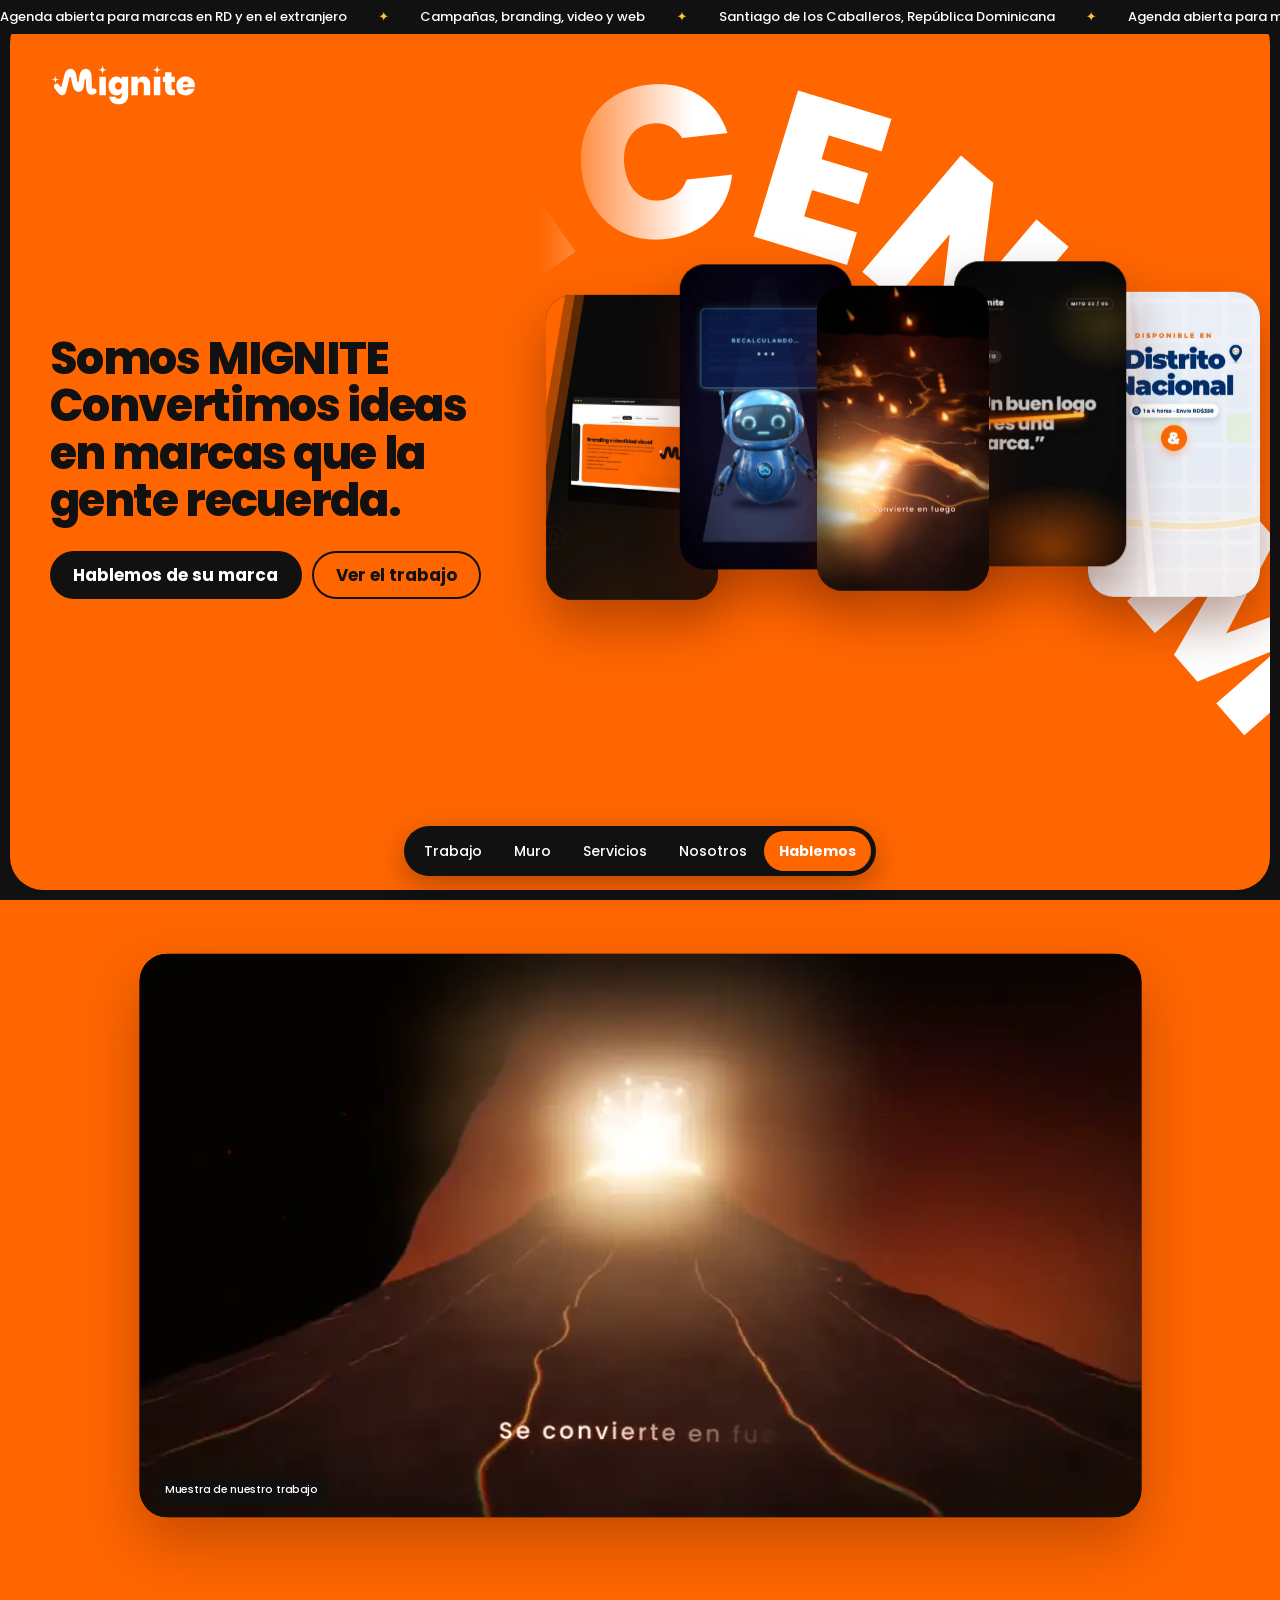
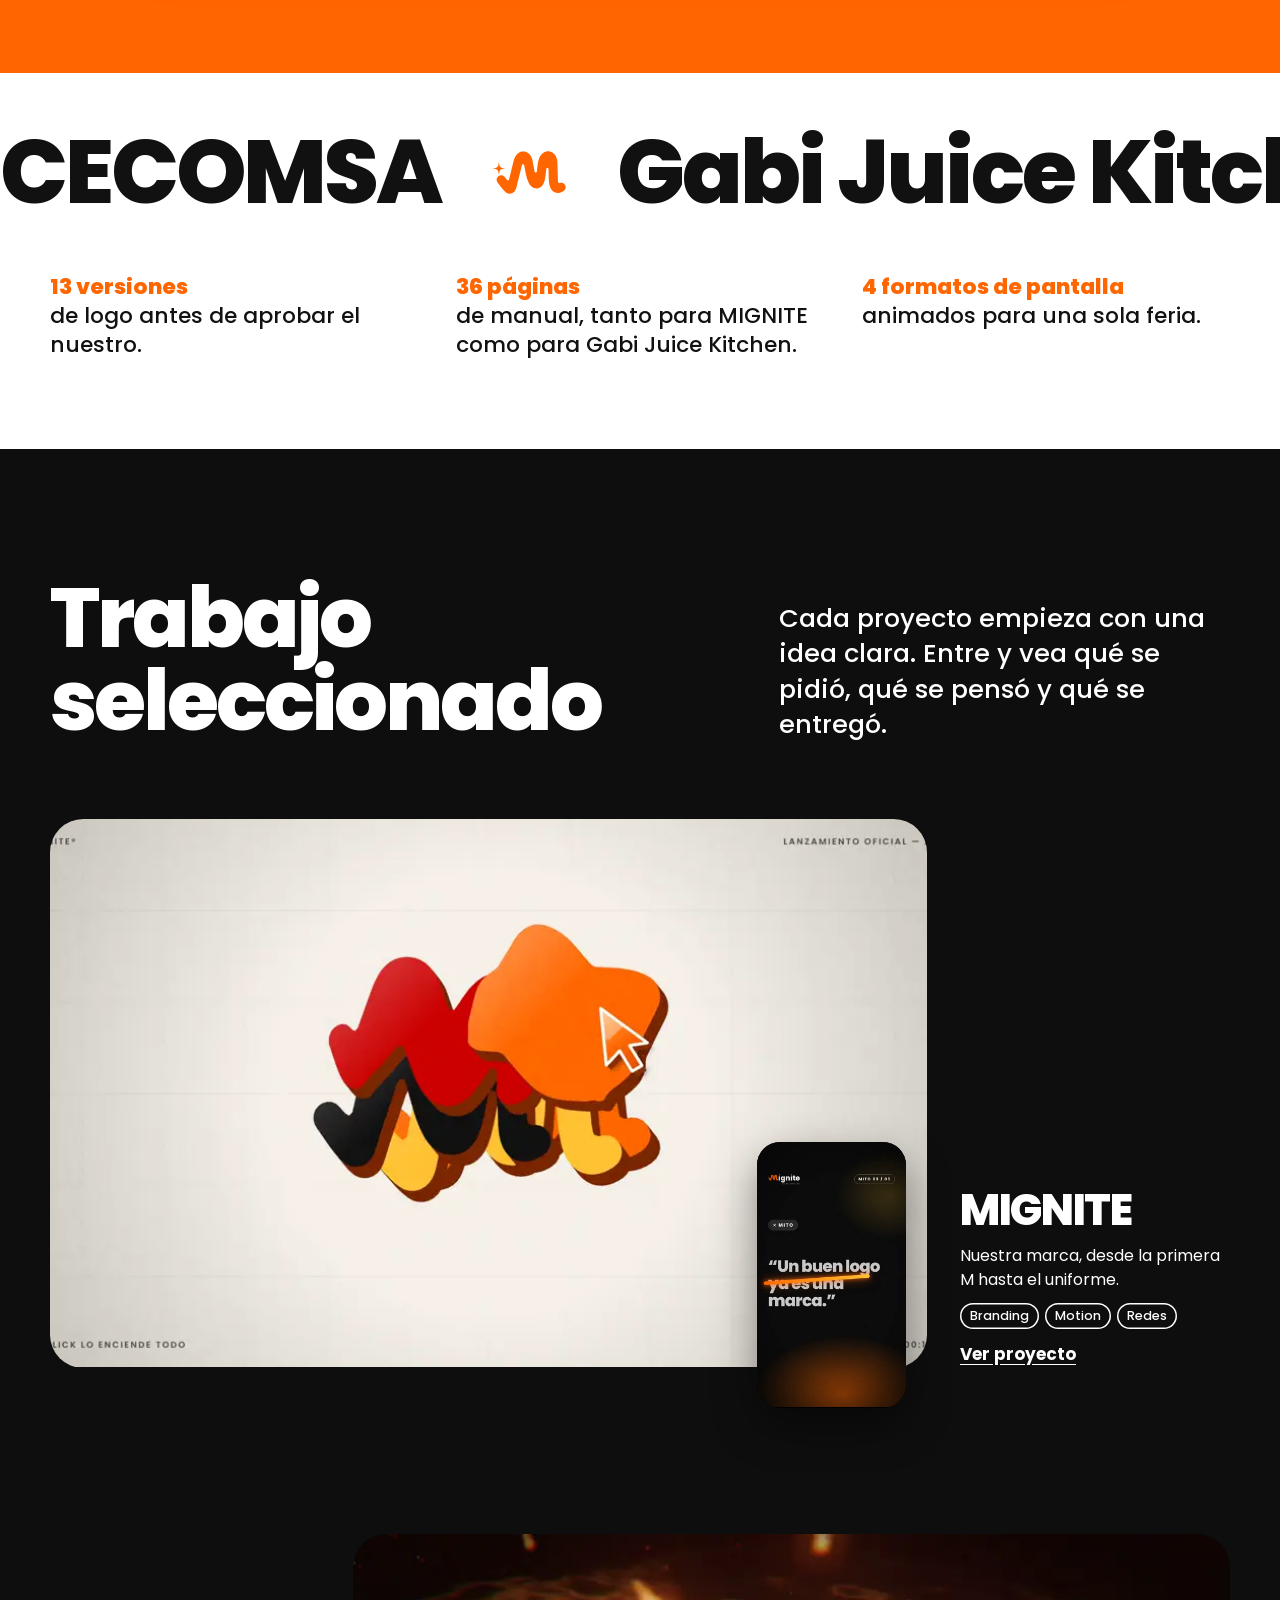
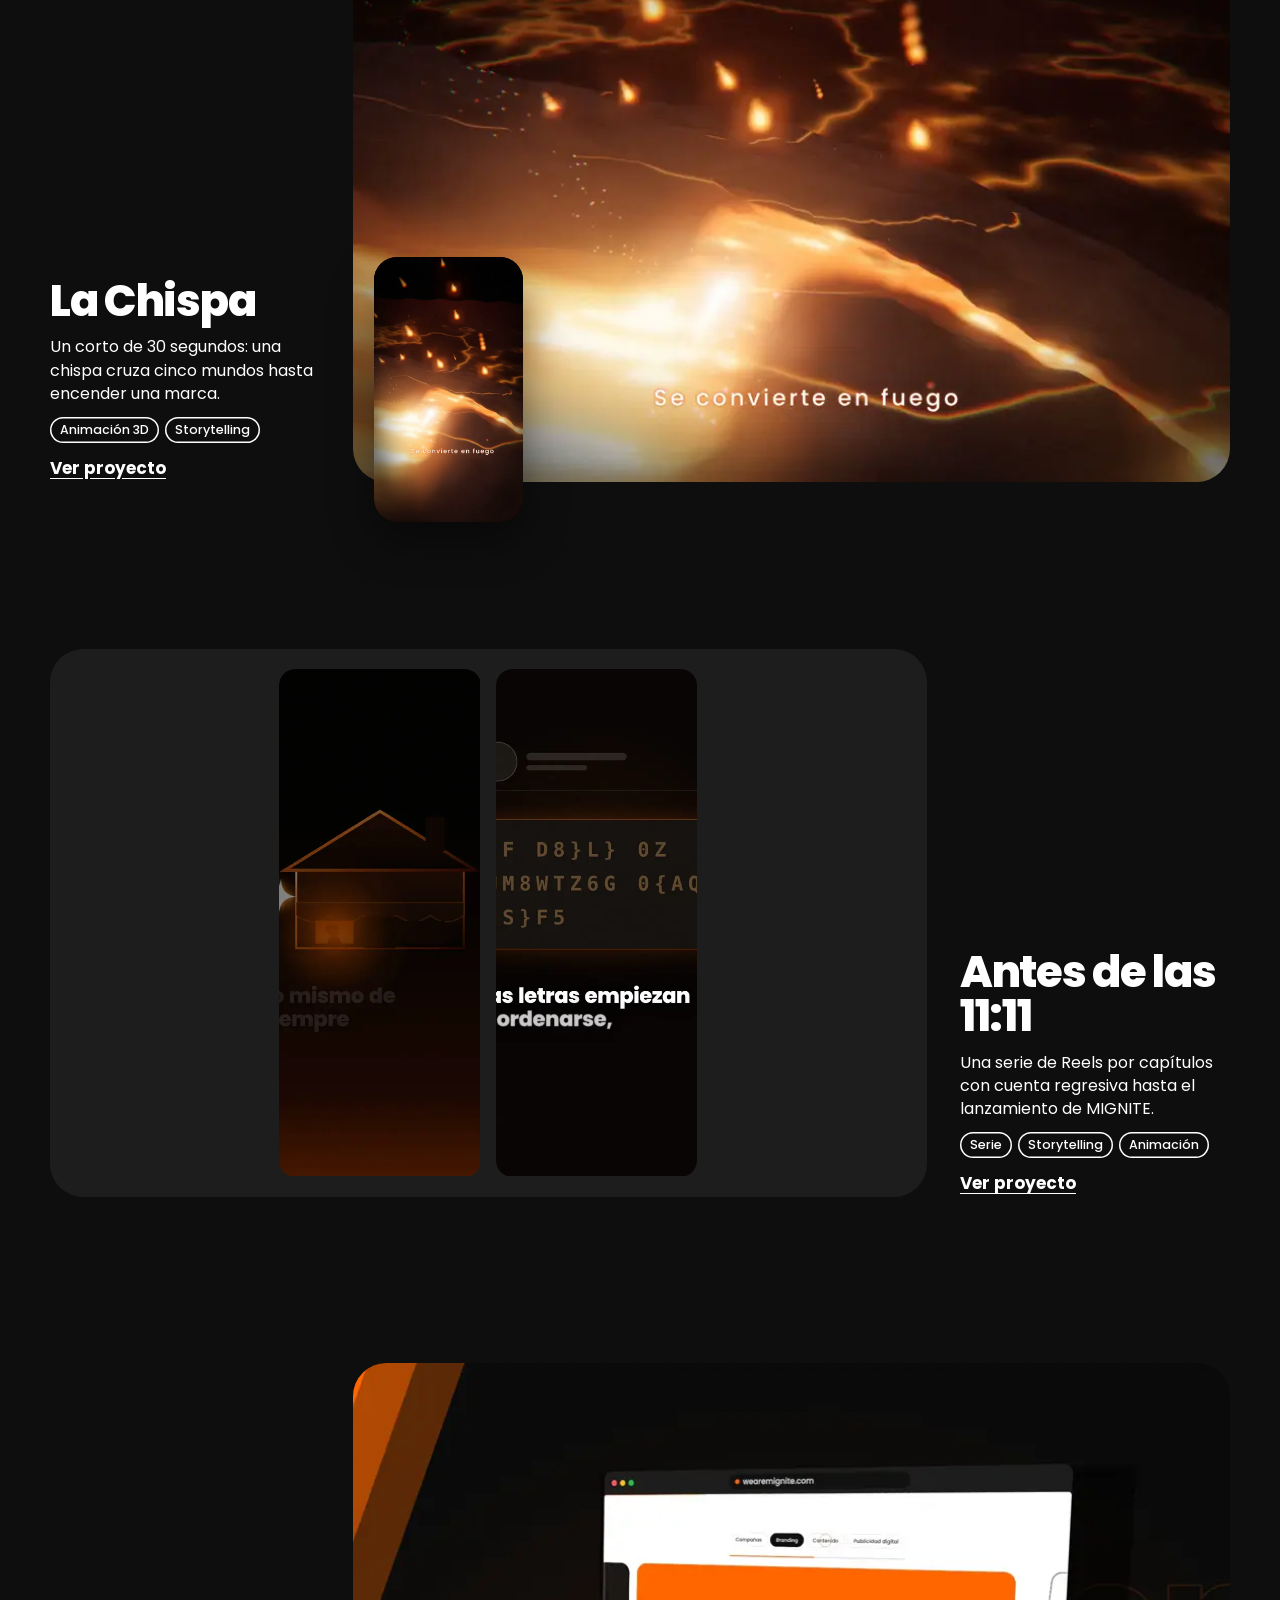
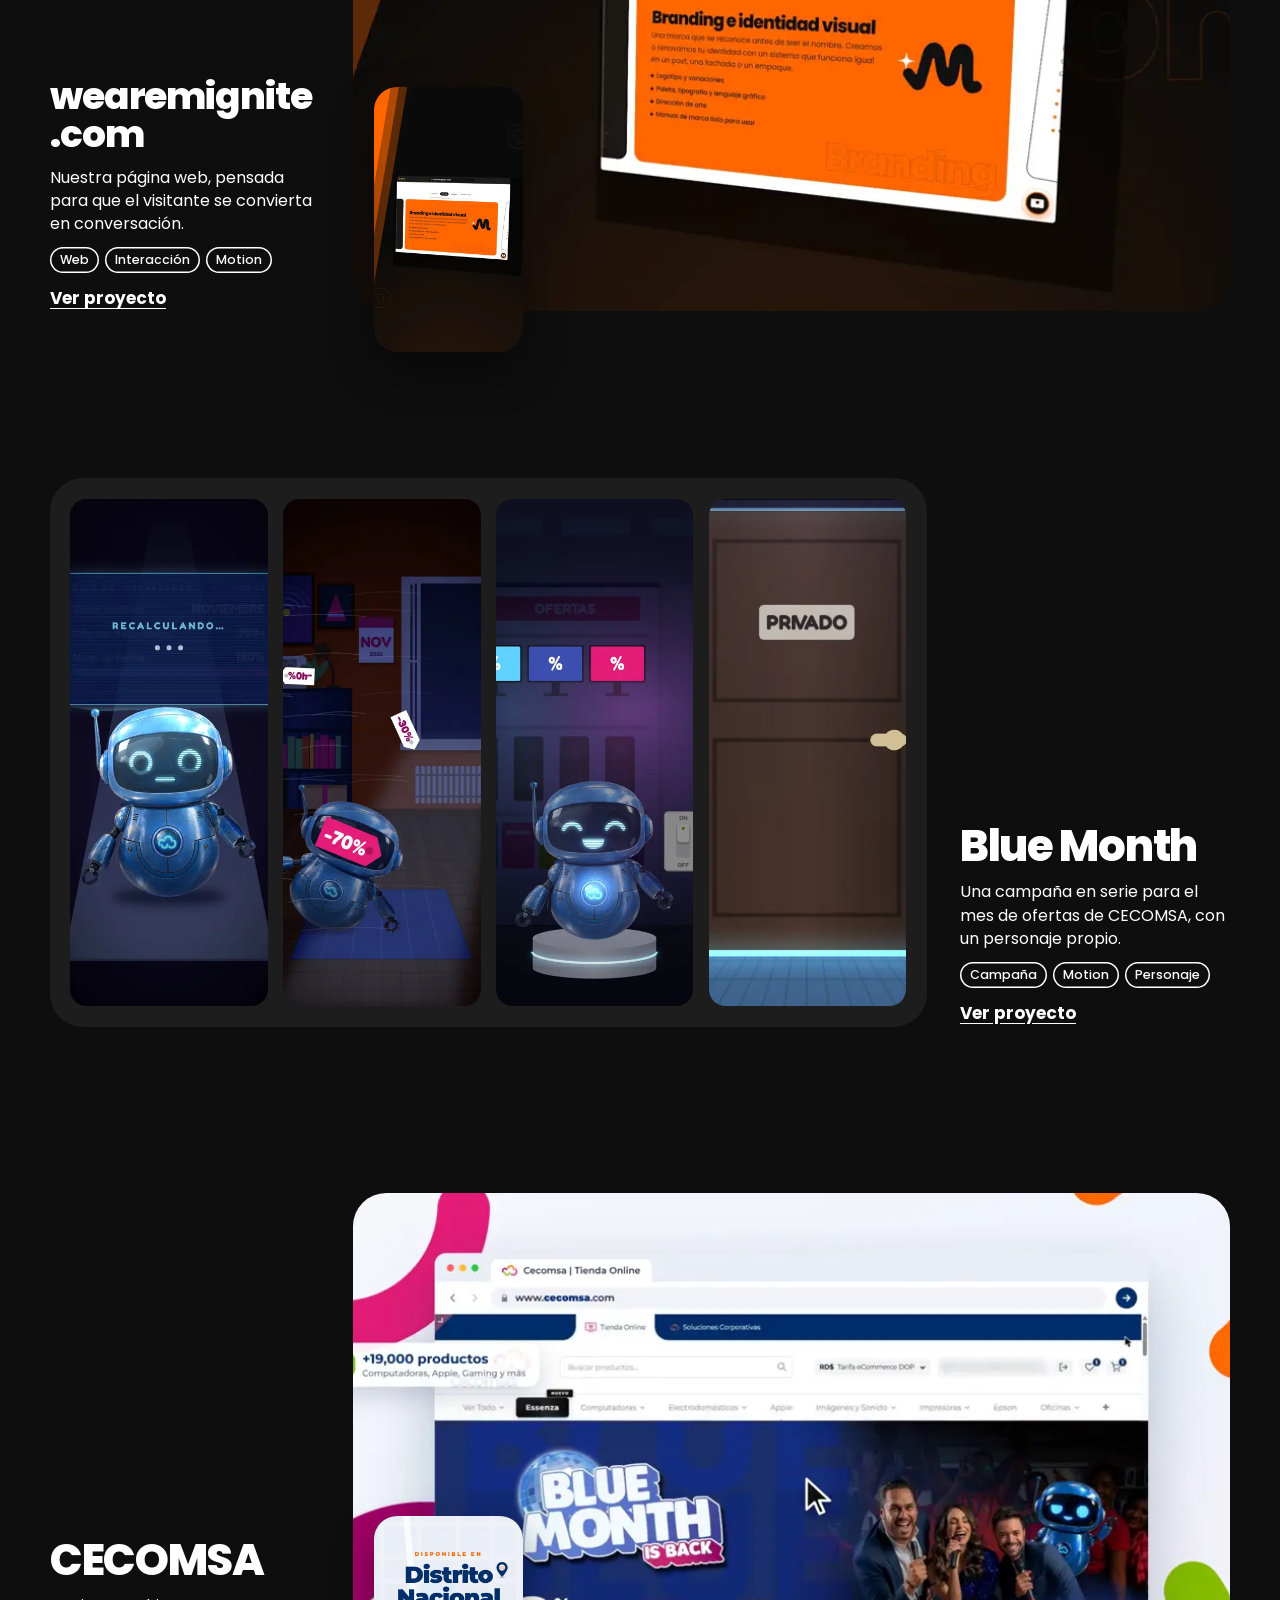
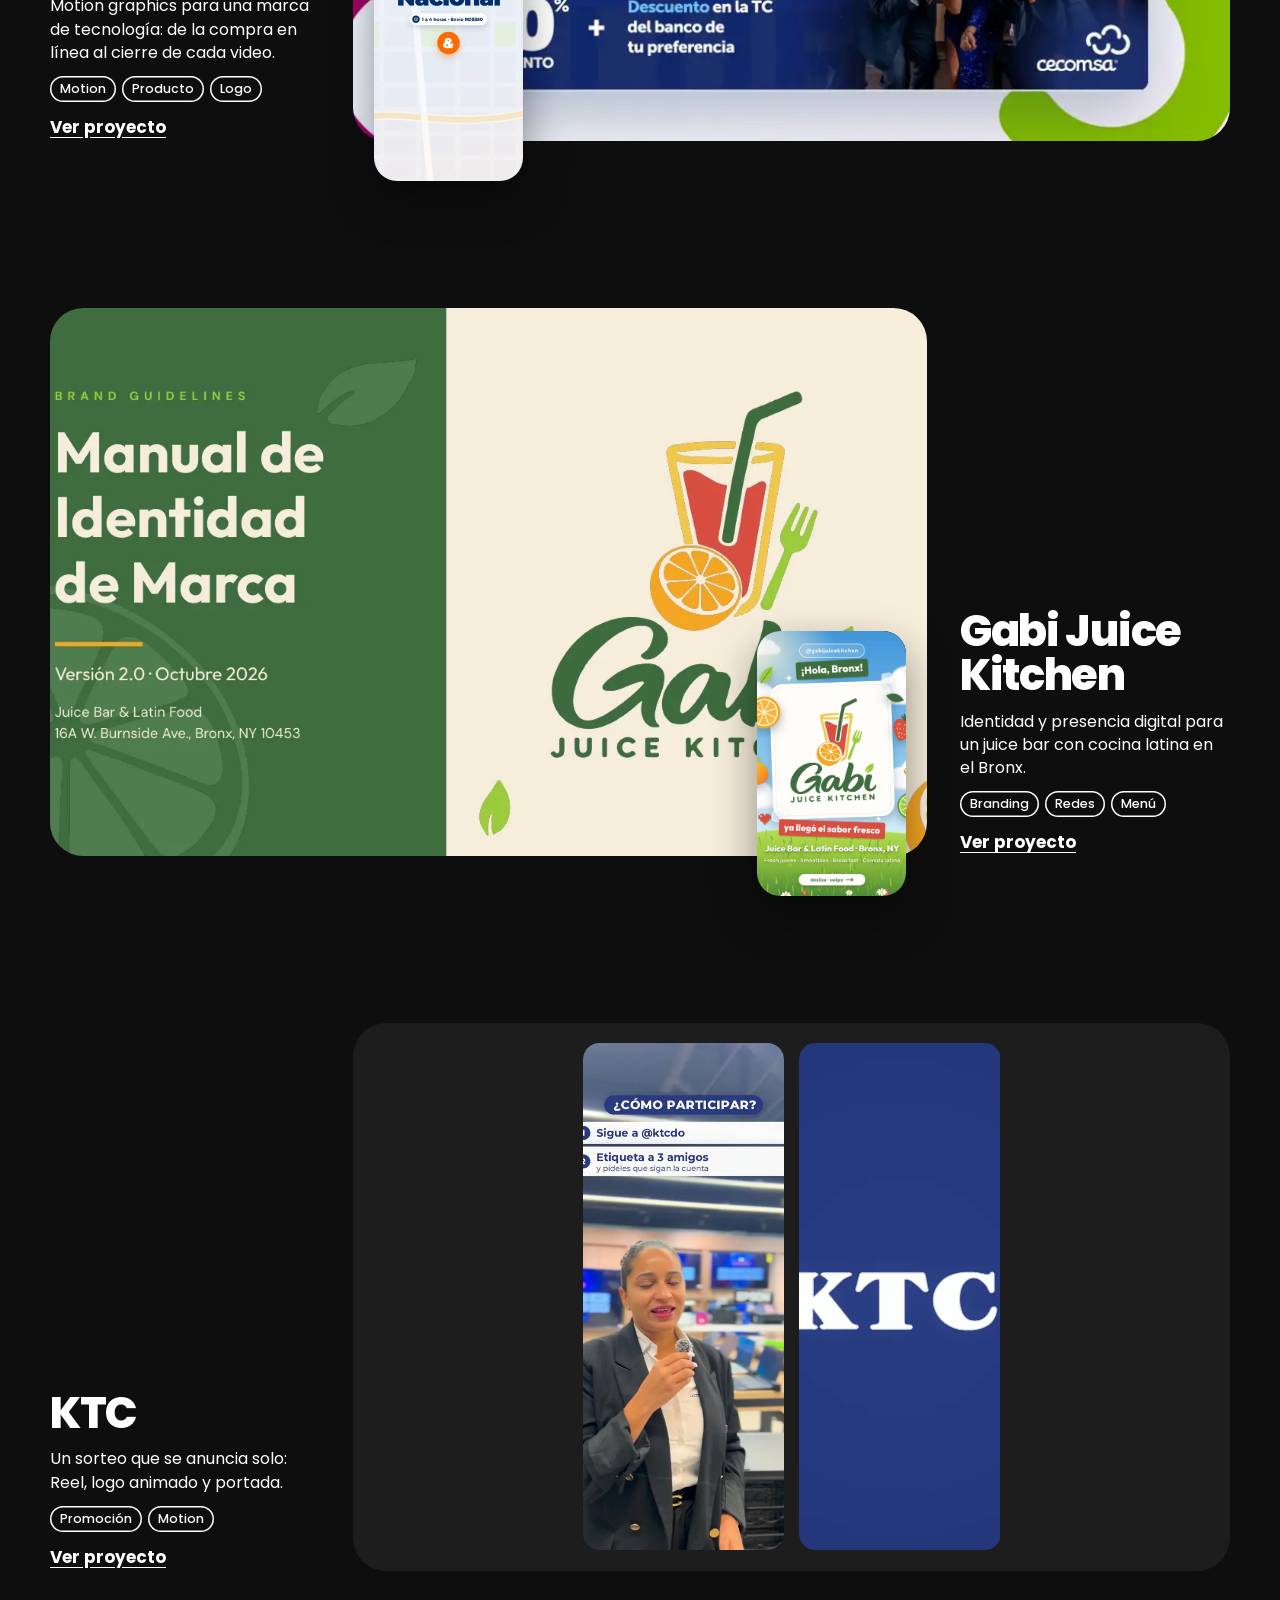
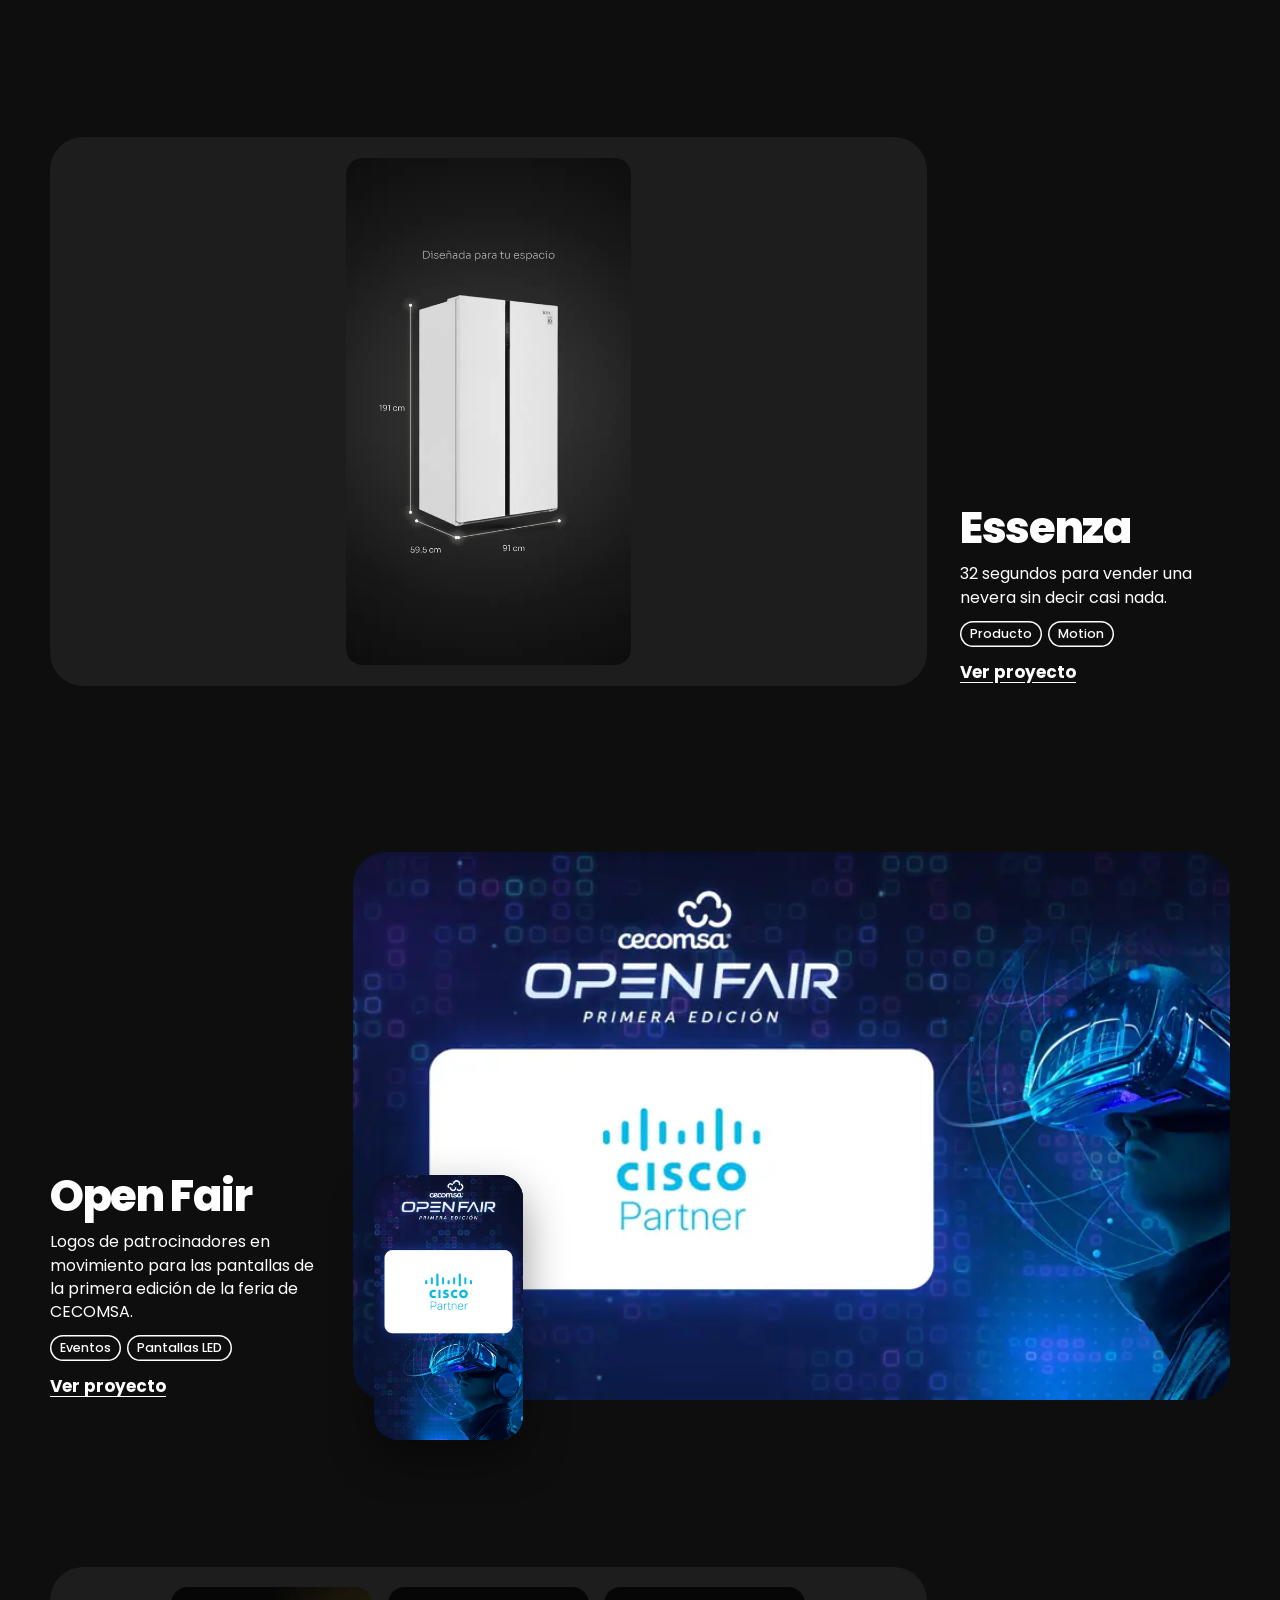
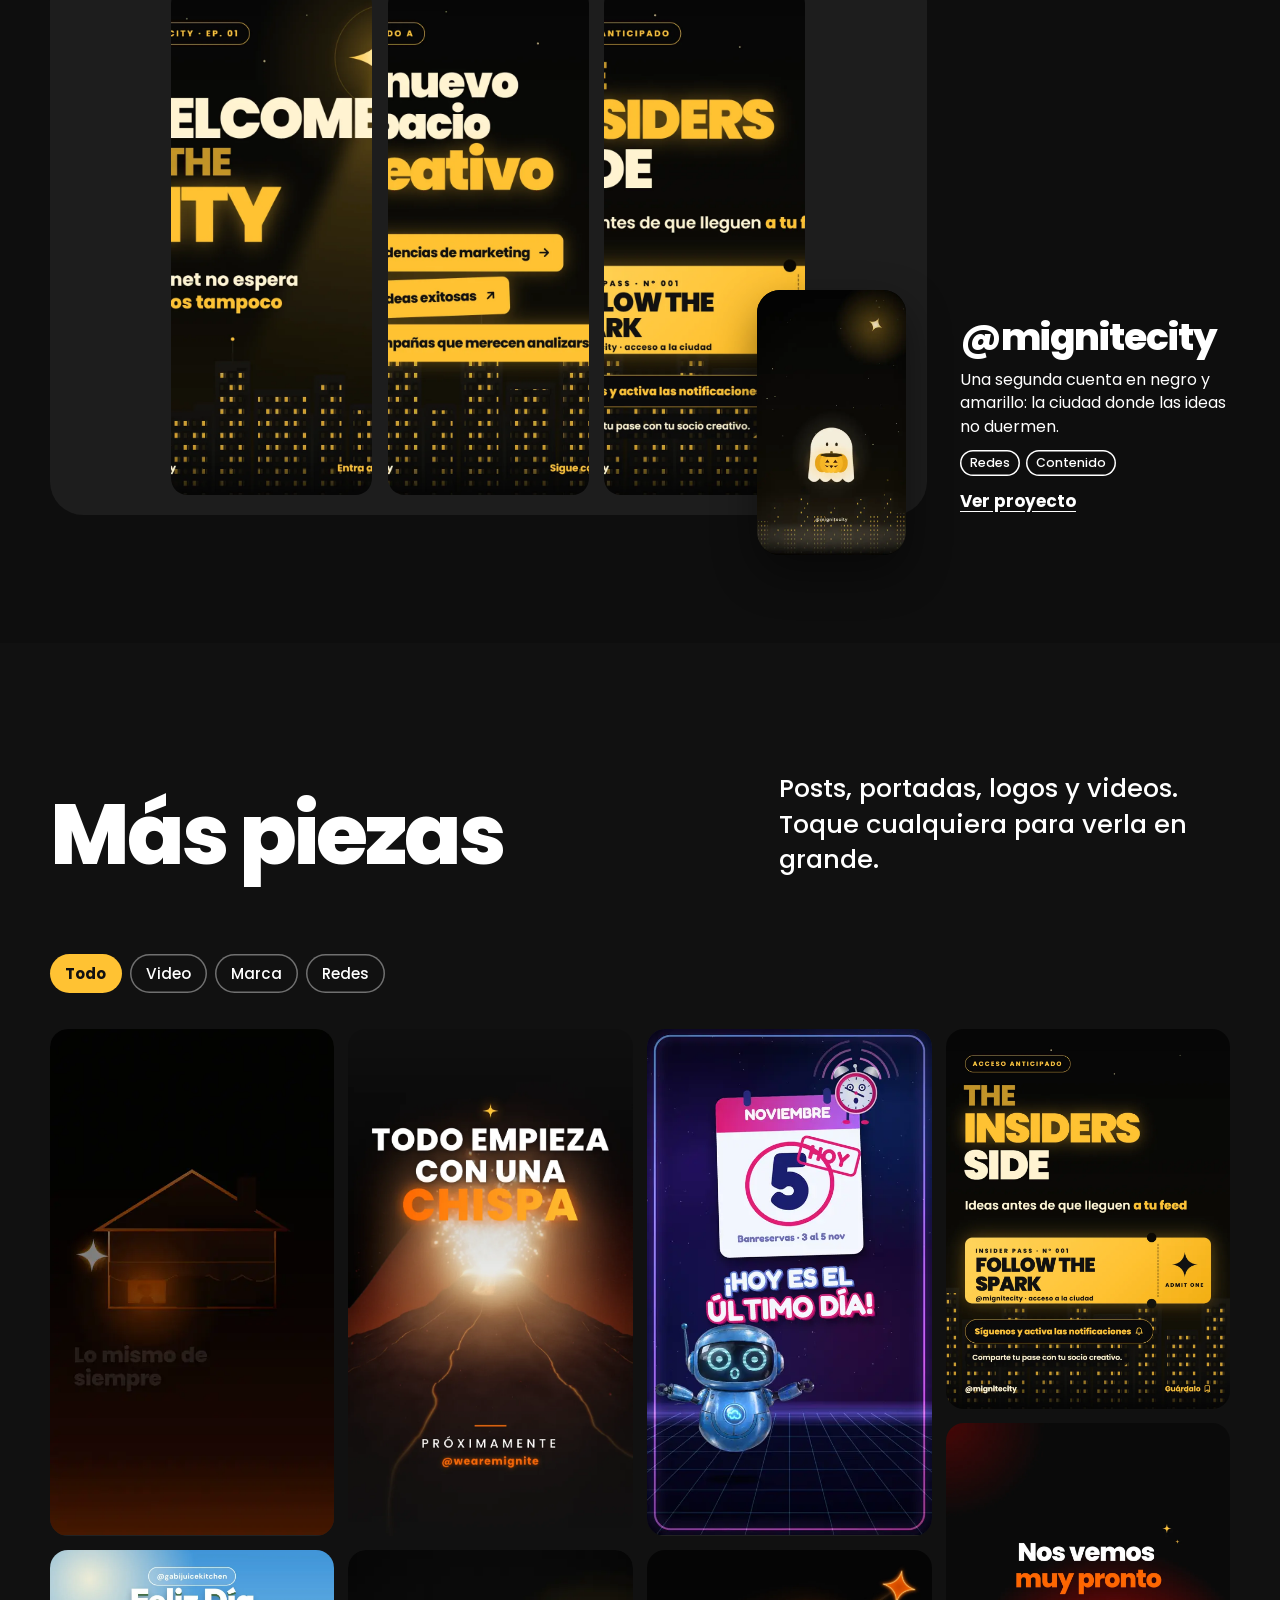
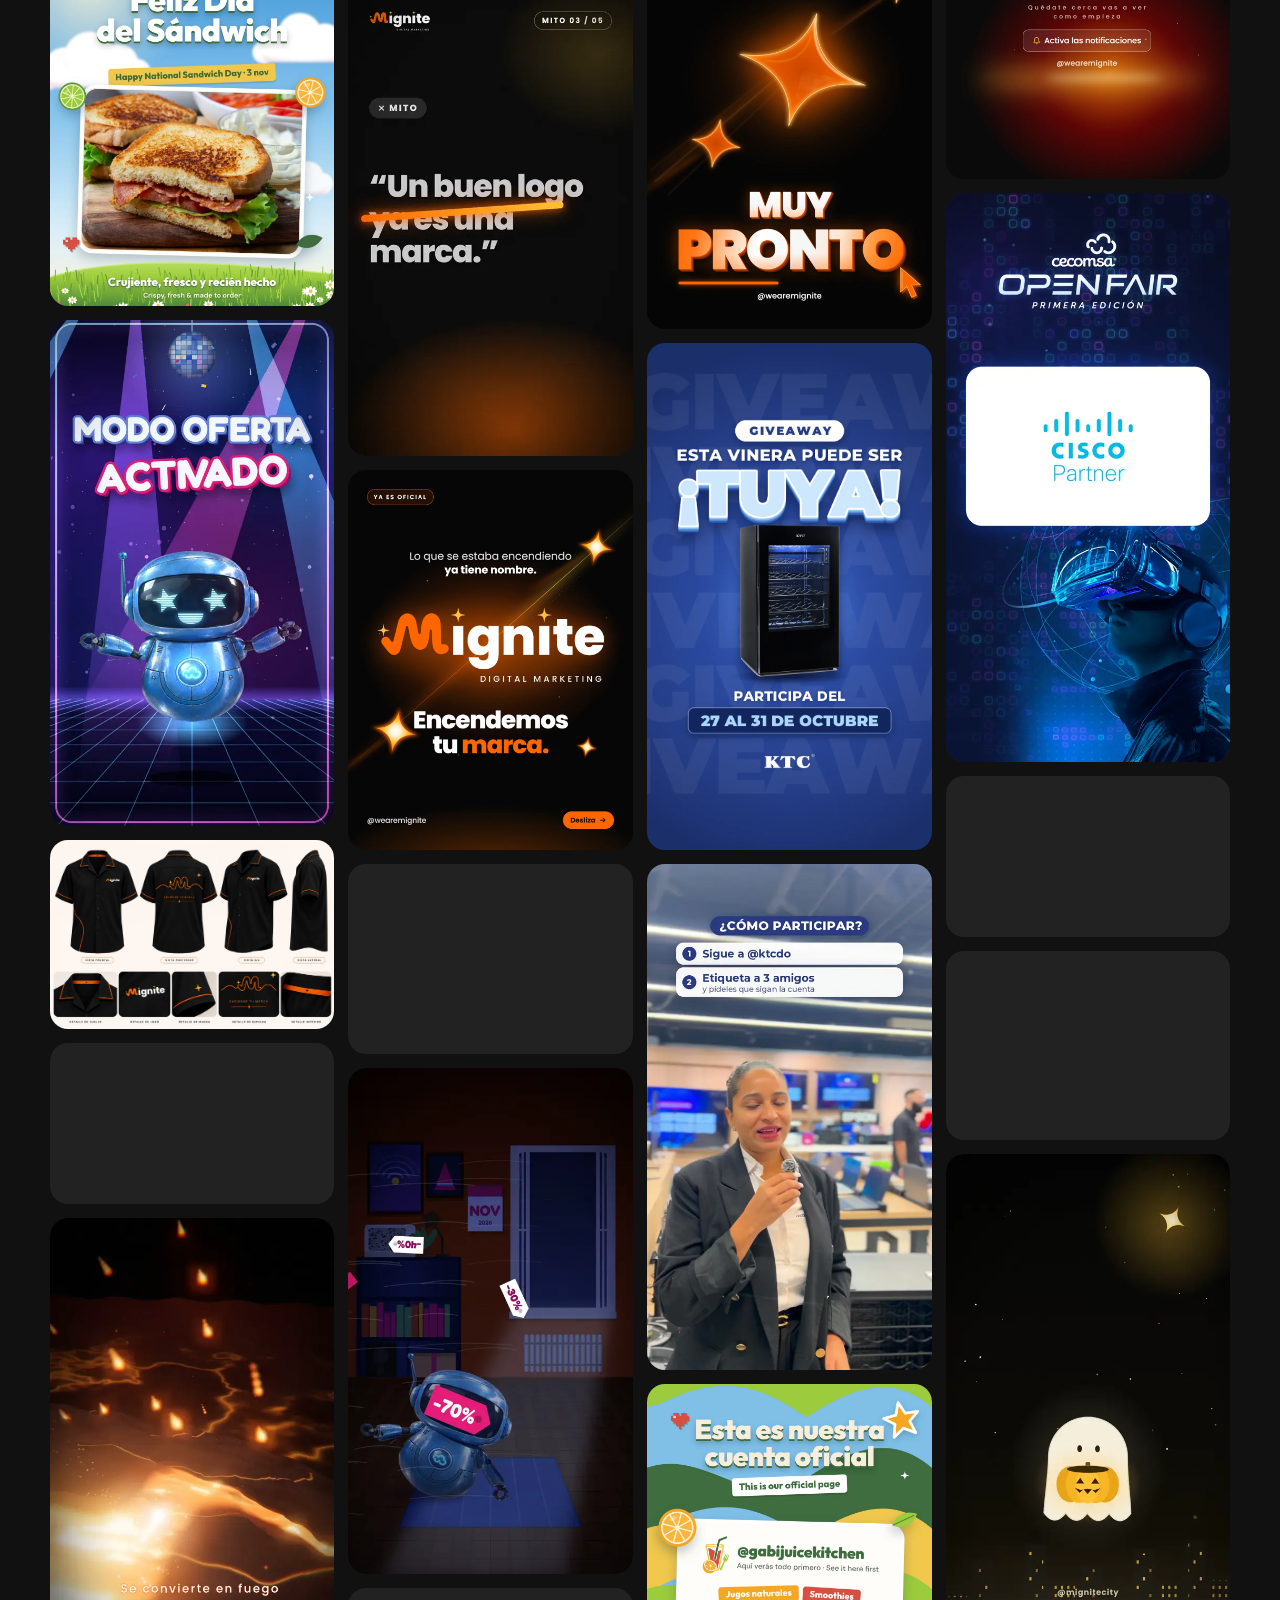
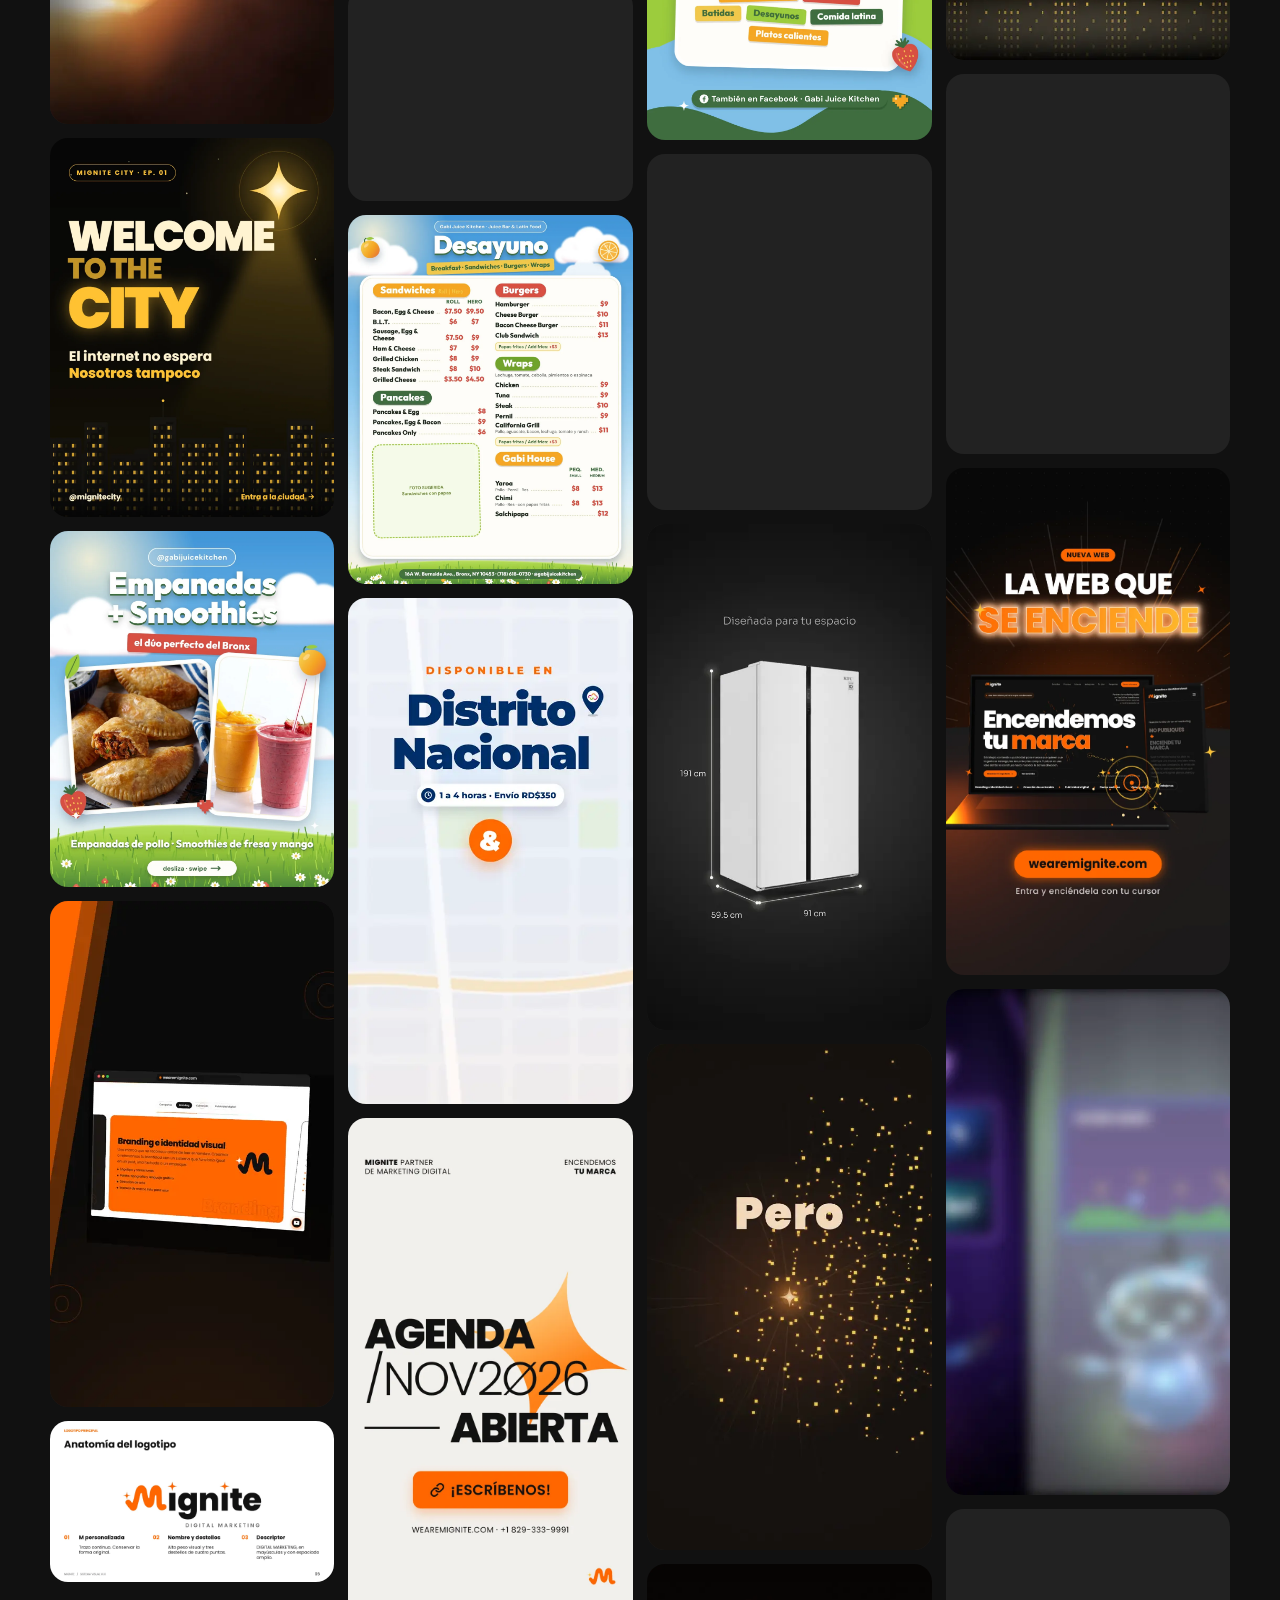
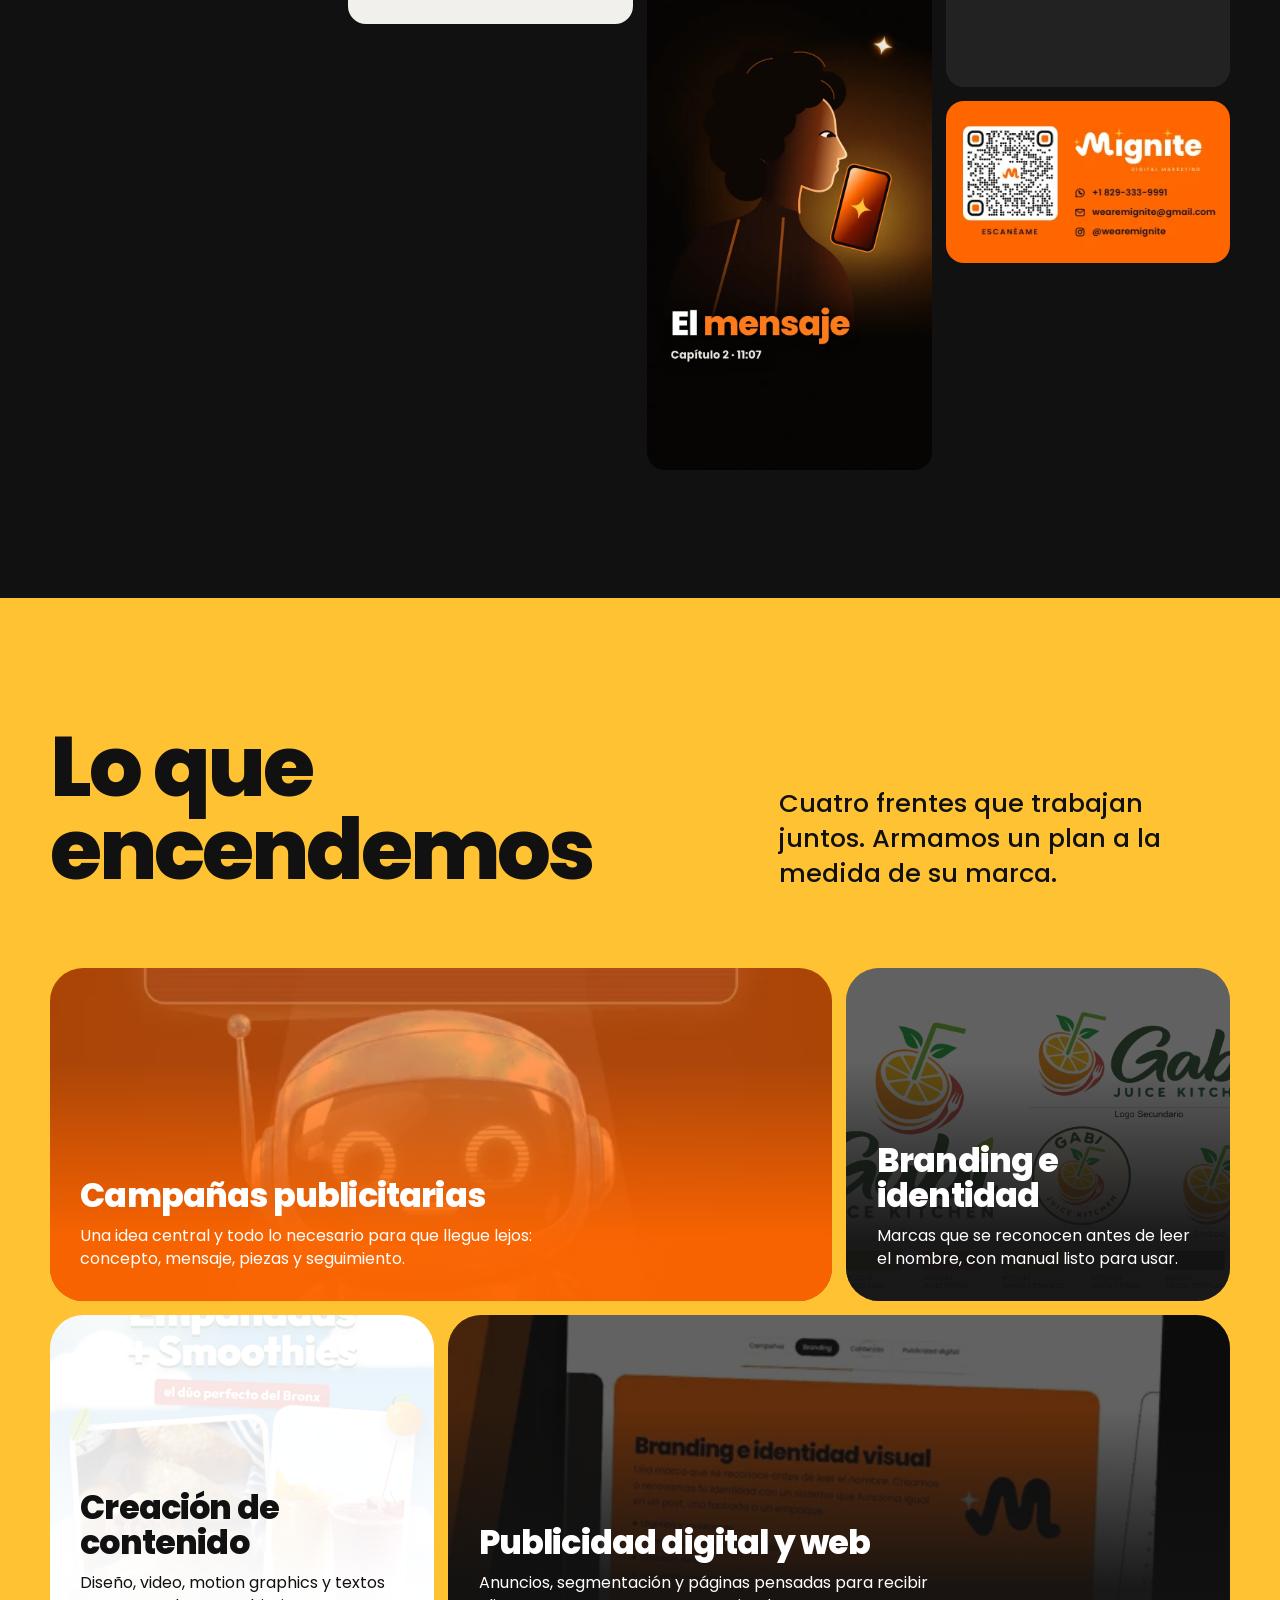
==== commit 24803a80: "MIGNITE: quita las láminas de marca y propuestas de logo no oficiales Co-Authored-By: Claude Opus 5." ====
--- a/index.html
+++ b/index.html
@@ -45,7 +45,7 @@
 <div class="chips" role="group" aria-label="Filtrar piezas"><button data-f="todo" aria-pressed="true">Todo</button><button data-f="video" aria-pressed="false">Video</button><button data-f="marca" aria-pressed="false">Marca</button><button data-f="redes" aria-pressed="false">Redes</button></div>
 <div class="grid"><button class="piece" data-k="video" data-full="assets/v/cap1.mp4" data-t="Antes de las 11:11 · Capítulo 1"><video class="" muted loop playsinline preload="none" poster="assets/v/cap1.webp" data-src="assets/v/cap1-s.mp4" width="1080" height="1920" aria-hidden="true"></video><span>Antes de las 11:11 · Capítulo 1</span></button><button class="piece" data-k="redes" data-full="assets/p/gjk-sand-1.webp" data-t="Día del Sándwich"><img src="assets/p/gjk-sand-1.webp" width="1080" height="1350" alt="Día del Sándwich" loading=lazy decoding=async><span>Día del Sándwich</span></button><button class="piece" data-k="video" data-full="assets/v/blue-oferta.mp4" data-t="Modo oferta activado"><video class="" muted loop playsinline preload="none" poster="assets/v/blue-oferta.webp" data-src="assets/v/blue-oferta-s.mp4" width="1080" height="1920" aria-hidden="true"></video><span>Modo oferta activado</span></button><button class="piece" data-k="marca" data-full="assets/p/mig-camisa.webp" data-t="Uniforme MIGNITE"><img src="assets/p/mig-camisa.webp" width="1400" height="933" alt="Uniforme MIGNITE" loading=lazy decoding=async><span>Uniforme MIGNITE</span></button><button class="piece" data-k="marca" data-full="assets/p/gjk-man-3.webp" data-t="Manual Gabi Juice Kitchen"><img src="assets/p/gjk-man-3.webp" width="1281" height="720" alt="Manual Gabi Juice Kitchen" loading=lazy decoding=async><span>Manual Gabi Juice Kitchen</span></button><button class="piece" data-k="video" data-full="assets/v/la-chispa-v.mp4" data-t="La Chispa, versión Reels"><video class="" muted loop playsinline preload="none" poster="assets/v/la-chispa-v.webp" data-src="assets/v/la-chispa-v-s.mp4" width="1080" height="1920" aria-hidden="true"></video><span>La Chispa, versión Reels</span></button><button class="piece" data-k="redes" data-full="assets/p/city-1.webp" data-t="Welcome to the City"><img src="assets/p/city-1.webp" width="1050" height="1400" alt="Welcome to the City" loading=lazy decoding=async><span>Welcome to the City</span></button><button class="piece" data-k="redes" data-full="assets/p/gjk-4.webp" data-t="Empanadas + Smoothies"><img src="assets/p/gjk-4.webp" width="1080" height="1350" alt="Empanadas + Smoothies" loading=lazy decoding=async><span>Empanadas + Smoothies</span></button><button class="piece" data-k="video" data-full="assets/v/web-v.mp4" data-t="Web, versión Reels"><video class="" muted loop playsinline preload="none" poster="assets/v/web-v.webp" data-src="assets/v/web-v-s.mp4" width="1080" height="1920" aria-hidden="true"></video><span>Web, versión Reels</span></button><button class="piece" data-k="marca" data-full="assets/p/mig-man-3.webp" data-t="Manual de identidad MIGNITE"><img src="assets/p/mig-man-3.webp" width="1600" height="900" alt="Manual de identidad MIGNITE" loading=lazy decoding=async><span>Manual de identidad MIGNITE</span></button><button class="piece" data-k="redes" data-full="assets/p/chispa-a.webp" data-t="Portada La Chispa"><img src="assets/p/chispa-a.webp" width="787" height="1400" alt="Portada La Chispa" loading=lazy decoding=async><span>Portada La Chispa</span></button><button class="piece" data-k="video" data-full="assets/v/mito.mp4" data-t="Mito vs. Realidad"><video class="" muted loop playsinline preload="none" poster="assets/v/mito.webp" data-src="assets/v/mito-s.mp4" width="1080" height="1920" aria-hidden="true"></video><span>Mito vs. Realidad</span></button><button class="piece" data-k="redes" data-full="assets/p/mig-lanz-1.webp" data-t="Carrusel de presentación"><img src="assets/p/mig-lanz-1.webp" width="1050" height="1400" alt="Carrusel de presentación" loading=lazy decoding=async><span>Carrusel de presentación</span></button><button class="piece" data-k="marca" data-full="assets/p/gjk-sistema.webp" data-t="Sistema de logos Gabi"><img src="assets/p/gjk-sistema.webp" width="1400" height="933" alt="Sistema de logos Gabi" loading=lazy decoding=async><span>Sistema de logos Gabi</span></button><button class="piece" data-k="video" data-full="assets/v/blue-tormenta.mp4" data-t="Tormenta de Ofertas"><video class="" muted loop playsinline preload="none" poster="assets/v/blue-tormenta.webp" data-src="assets/v/blue-tormenta-s.mp4" width="1080" height="1920" aria-hidden="true"></video><span>Tormenta de Ofertas</span></button><button class="piece" data-k="marca" data-full="assets/p/blue-robot.webp" data-t="Personaje Blue Month"><img src="assets/p/blue-robot.webp" width="1400" height="1050" alt="Personaje Blue Month" loading=lazy decoding=async><span>Personaje Blue Month</span></button><button class="piece" data-k="marca" data-full="assets/p/gjk-menu-2.webp" data-t="Menú Gabi Juice Kitchen"><img src="assets/p/gjk-menu-2.webp" width="1082" height="1400" alt="Menú Gabi Juice Kitchen" loading=lazy decoding=async><span>Menú Gabi Juice Kitchen</span></button><button class="piece" data-k="video" data-full="assets/v/cec-delivery.mp4" data-t="Delivery Express"><video class="" muted loop playsinline preload="none" poster="assets/v/cec-delivery.webp" data-src="assets/v/cec-delivery-s.mp4" width="1080" height="1920" aria-hidden="true"></video><span>Delivery Express</span></button><button class="piece" data-k="redes" data-full="assets/p/mig-agenda.webp" data-t="Agenda abierta"><img src="assets/p/mig-agenda.webp" width="788" height="1400" alt="Agenda abierta" loading=lazy decoding=async><span>Agenda abierta</span></button><button class="piece" data-k="video" data-full="assets/v/blue-tiempo.mp4" data-t="Blue vs. el tiempo"><video class="" muted loop playsinline preload="none" poster="assets/v/blue-tiempo.webp" data-src="assets/v/blue-tiempo-s.mp4" width="1080" height="1920" aria-hidden="true"></video><span>Blue vs. el tiempo</span></button><button class="piece" data-k="redes" data-full="assets/p/mig-pronto-1.webp" data-t="Muy pronto"><img src="assets/p/mig-pronto-1.webp" width="1050" height="1400" alt="Muy pronto" loading=lazy decoding=async><span>Muy pronto</span></button><button class="piece" data-k="redes" data-full="assets/p/ktc-cover.webp" data-t="Portada sorteo KTC"><img src="assets/p/ktc-cover.webp" width="787" height="1400" alt="Portada sorteo KTC" loading=lazy decoding=async><span>Portada sorteo KTC</span></button><button class="piece" data-k="video" data-full="assets/v/ktc-give.mp4" data-t="Sorteo KTC"><video class="" muted loop playsinline preload="none" poster="assets/v/ktc-give.webp" data-src="assets/v/ktc-give-s.mp4" width="1080" height="1920" aria-hidden="true"></video><span>Sorteo KTC</span></button><button class="piece" data-k="redes" data-full="assets/p/gjk-2.webp" data-t="Lanzamiento Gabi"><img src="assets/p/gjk-2.webp" width="1080" height="1350" alt="Lanzamiento Gabi" loading=lazy decoding=async><span>Lanzamiento Gabi</span></button><button class="piece" data-k="marca" data-full="assets/p/mig-look.webp" data-t="Lookbook del uniforme"><img src="assets/p/mig-look.webp" width="1120" height="1400" alt="Lookbook del uniforme" loading=lazy decoding=async><span>Lookbook del uniforme</span></button><button class="piece" data-k="video" data-full="assets/v/essenza.mp4" data-t="Essenza BCD-535W"><video class="" muted loop playsinline preload="none" poster="assets/v/essenza.webp" data-src="assets/v/essenza-s.mp4" width="1080" height="1920" aria-hidden="true"></video><span>Essenza BCD-535W</span></button><button class="piece" data-k="video" data-full="assets/v/teaser-3-v.mp4" data-t="Teaser de marca, versión Reels"><video class="" muted loop playsinline preload="none" poster="assets/v/teaser-3-v.webp" data-src="assets/v/teaser-3-v-s.mp4" width="1080" height="1920" aria-hidden="true"></video><span>Teaser de marca, versión Reels</span></button><button class="piece" data-k="redes" data-full="assets/p/cap2-portada.webp" data-t="Portada del Capítulo 2"><img src="assets/p/cap2-portada.webp" width="788" height="1400" alt="Portada del Capítulo 2" loading=lazy decoding=async><span>Portada del Capítulo 2</span></button><button class="piece" data-k="redes" data-full="assets/p/city-3.webp" data-t="The Insiders Side"><img src="assets/p/city-3.webp" width="1050" height="1400" alt="The Insiders Side" loading=lazy decoding=async><span>The Insiders Side</span></button><button class="piece" data-k="redes" data-full="assets/p/mig-teaser-3.webp" data-t="Teaser de marca"><img src="assets/p/mig-teaser-3.webp" width="1080" height="1350" alt="Teaser de marca" loading=lazy decoding=async><span>Teaser de marca</span></button><button class="piece" data-k="video" data-full="assets/v/of-totem.mp4" data-t="Tótem Open Fair"><video class="" muted loop playsinline preload="none" poster="assets/v/of-totem.webp" data-src="assets/v/of-totem-s.mp4" width="1024" height="2048" aria-hidden="true"></video><span>Tótem Open Fair</span></button><button class="piece" data-k="marca" data-full="assets/p/gjk-man-5.webp" data-t="Identidad Gabi"><img src="assets/p/gjk-man-5.webp" width="1281" height="720" alt="Identidad Gabi" loading=lazy decoding=async><span>Identidad Gabi</span></button><button class="piece" data-k="marca" data-full="assets/p/mig-tecnica.webp" data-t="Ficha técnica de la camisa"><img src="assets/p/mig-tecnica.webp" width="1400" height="933" alt="Ficha técnica de la camisa" loading=lazy decoding=async><span>Ficha técnica de la camisa</span></button><button class="piece" data-k="video" data-full="assets/v/juaweling.mp4" data-t="Tendencia en @mignitecity"><video class="" muted loop playsinline preload="none" poster="assets/v/juaweling.webp" data-src="assets/v/juaweling-s.mp4" width="1080" height="1920" aria-hidden="true"></video><span>Tendencia en @mignitecity</span></button><button class="piece" data-k="redes" data-full="assets/p/mig-lanz-4.webp" data-t="Manifiesto"><img src="assets/p/mig-lanz-4.webp" width="1050" height="1400" alt="Manifiesto" loading=lazy decoding=async><span>Manifiesto</span></button><button class="piece" data-k="redes" data-full="assets/p/web-cover.webp" data-t="Portada del video web"><img src="assets/p/web-cover.webp" width="787" height="1400" alt="Portada del video web" loading=lazy decoding=async><span>Portada del video web</span></button><button class="piece" data-k="video" data-full="assets/v/blue-zona.mp4" data-t="Encuentra tu Zona"><video class="" muted loop playsinline preload="none" poster="assets/v/blue-zona.webp" data-src="assets/v/blue-zona-s.mp4" width="1080" height="1920" aria-hidden="true"></video><span>Encuentra tu Zona</span></button><button class="piece" data-k="redes" data-full="assets/p/gjk-cal.webp" data-t="Calendario mensual"><img src="assets/p/gjk-cal.webp" width="1400" height="875" alt="Calendario mensual" loading=lazy decoding=async><span>Calendario mensual</span></button><button class="piece" data-k="marca" data-full="assets/p/mig-t-reverso.webp" data-t="Tarjeta de presentación"><img src="assets/p/mig-t-reverso.webp" width="336" height="192" alt="Tarjeta de presentación" loading=lazy decoding=async><span>Tarjeta de presentación</span></button></div></section>
 <section class="sec services" id="servicios"><div class="sec-head"><h2>Lo que encendemos</h2><p class="lead">Cuatro frentes que trabajan juntos. Armamos un plan a la medida de su marca.</p></div>
-<div class="bento"><article class="card"><div class="bg"><video class="" muted loop playsinline preload="none" poster="assets/v/blue-teaser.webp" data-src="assets/v/blue-teaser-s.mp4" width="1080" height="1920" aria-hidden="true"></video></div><h3>Campañas publicitarias</h3><p>Una idea central y todo lo necesario para que llegue lejos: concepto, mensaje, piezas y seguimiento.</p></article><article class="card"><div class="bg"><img src="assets/p/mig-apps.webp" width="1050" height="1400" alt="" loading=lazy decoding=async></div><h3>Branding e identidad</h3><p>Marcas que se reconocen antes de leer el nombre, con manual listo para usar.</p></article><article class="card"><div class="bg"><img src="assets/p/gjk-4.webp" width="1080" height="1350" alt="" loading=lazy decoding=async></div><h3>Creación de contenido</h3><p>Diseño, video, motion graphics y textos que responden a un objetivo.</p></article><article class="card"><div class="bg"><video class="" muted loop playsinline preload="none" poster="assets/v/web-v.webp" data-src="assets/v/web-v-s.mp4" width="1080" height="1920" aria-hidden="true"></video></div><h3>Publicidad digital y web</h3><p>Anuncios, segmentación y páginas pensadas para recibir clientes, con reportes que se entienden.</p></article></div><p class="also">También nos encargamos de redes sociales y comunidad, calendario editorial, eventos, reportes de métricas, y automatizaciones de marketing con inteligencia artificial.</p></section>
+<div class="bento"><article class="card"><div class="bg"><video class="" muted loop playsinline preload="none" poster="assets/v/blue-teaser.webp" data-src="assets/v/blue-teaser-s.mp4" width="1080" height="1920" aria-hidden="true"></video></div><h3>Campañas publicitarias</h3><p>Una idea central y todo lo necesario para que llegue lejos: concepto, mensaje, piezas y seguimiento.</p></article><article class="card"><div class="bg"><img src="assets/p/gjk-sistema.webp" width="1400" height="933" alt="" loading=lazy decoding=async></div><h3>Branding e identidad</h3><p>Marcas que se reconocen antes de leer el nombre, con manual listo para usar.</p></article><article class="card"><div class="bg"><img src="assets/p/gjk-4.webp" width="1080" height="1350" alt="" loading=lazy decoding=async></div><h3>Creación de contenido</h3><p>Diseño, video, motion graphics y textos que responden a un objetivo.</p></article><article class="card"><div class="bg"><video class="" muted loop playsinline preload="none" poster="assets/v/web-v.webp" data-src="assets/v/web-v-s.mp4" width="1080" height="1920" aria-hidden="true"></video></div><h3>Publicidad digital y web</h3><p>Anuncios, segmentación y páginas pensadas para recibir clientes, con reportes que se entienden.</p></article></div><p class="also">También nos encargamos de redes sociales y comunidad, calendario editorial, eventos, reportes de métricas, y automatizaciones de marketing con inteligencia artificial.</p></section>
 <section class="sec process"><div class="sec-head"><h2>Encendemos su marca en 4 pasos</h2></div><ol class="steps" style="list-style:none;margin:0;padding:0"><li><h3>Descubrimos</h3><p>Conocemos su marca, su público y lo que hoy le impide crecer.</p></li><li><h3>Planificamos</h3><p>Definimos la estrategia y el calendario, y le explicamos por qué.</p></li><li><h3>Creamos</h3><p>Diseñamos contenido y campañas con identidad propia. Usted aprueba antes de publicar.</p></li><li><h3>Encendemos</h3><p>Publicamos, medimos resultados y optimizamos cada mes.</p></li></ol></section>
 <section class="sec team" id="nosotros"><div class="team-grid"><img class="mike" src="assets/p/mike.webp" alt="Mike Santos, fundador de MIGNITE" width="1024" height="1024" loading="lazy">
 <div><h2>Las personas detrás del trabajo</h2><p class="lead" style="margin-top:18px;max-width:40ch">Un equipo pequeño en Santiago, República Dominicana, que trabaja con marcas de aquí y de afuera. Usted habla directo con quien hace el trabajo.</p><ul class="people"><li><b>Mike Santos</b><span>Founder &amp; Director</span></li><li><b>Albany Santos</b><span>Project Manager &amp; Commercial Relations</span></li><li><b>Daniella Sánchez</b><span>Content Manager</span></li><li><b>Aneurelis Cruz</b><span>Content Producer</span></li></ul></div></div></section>
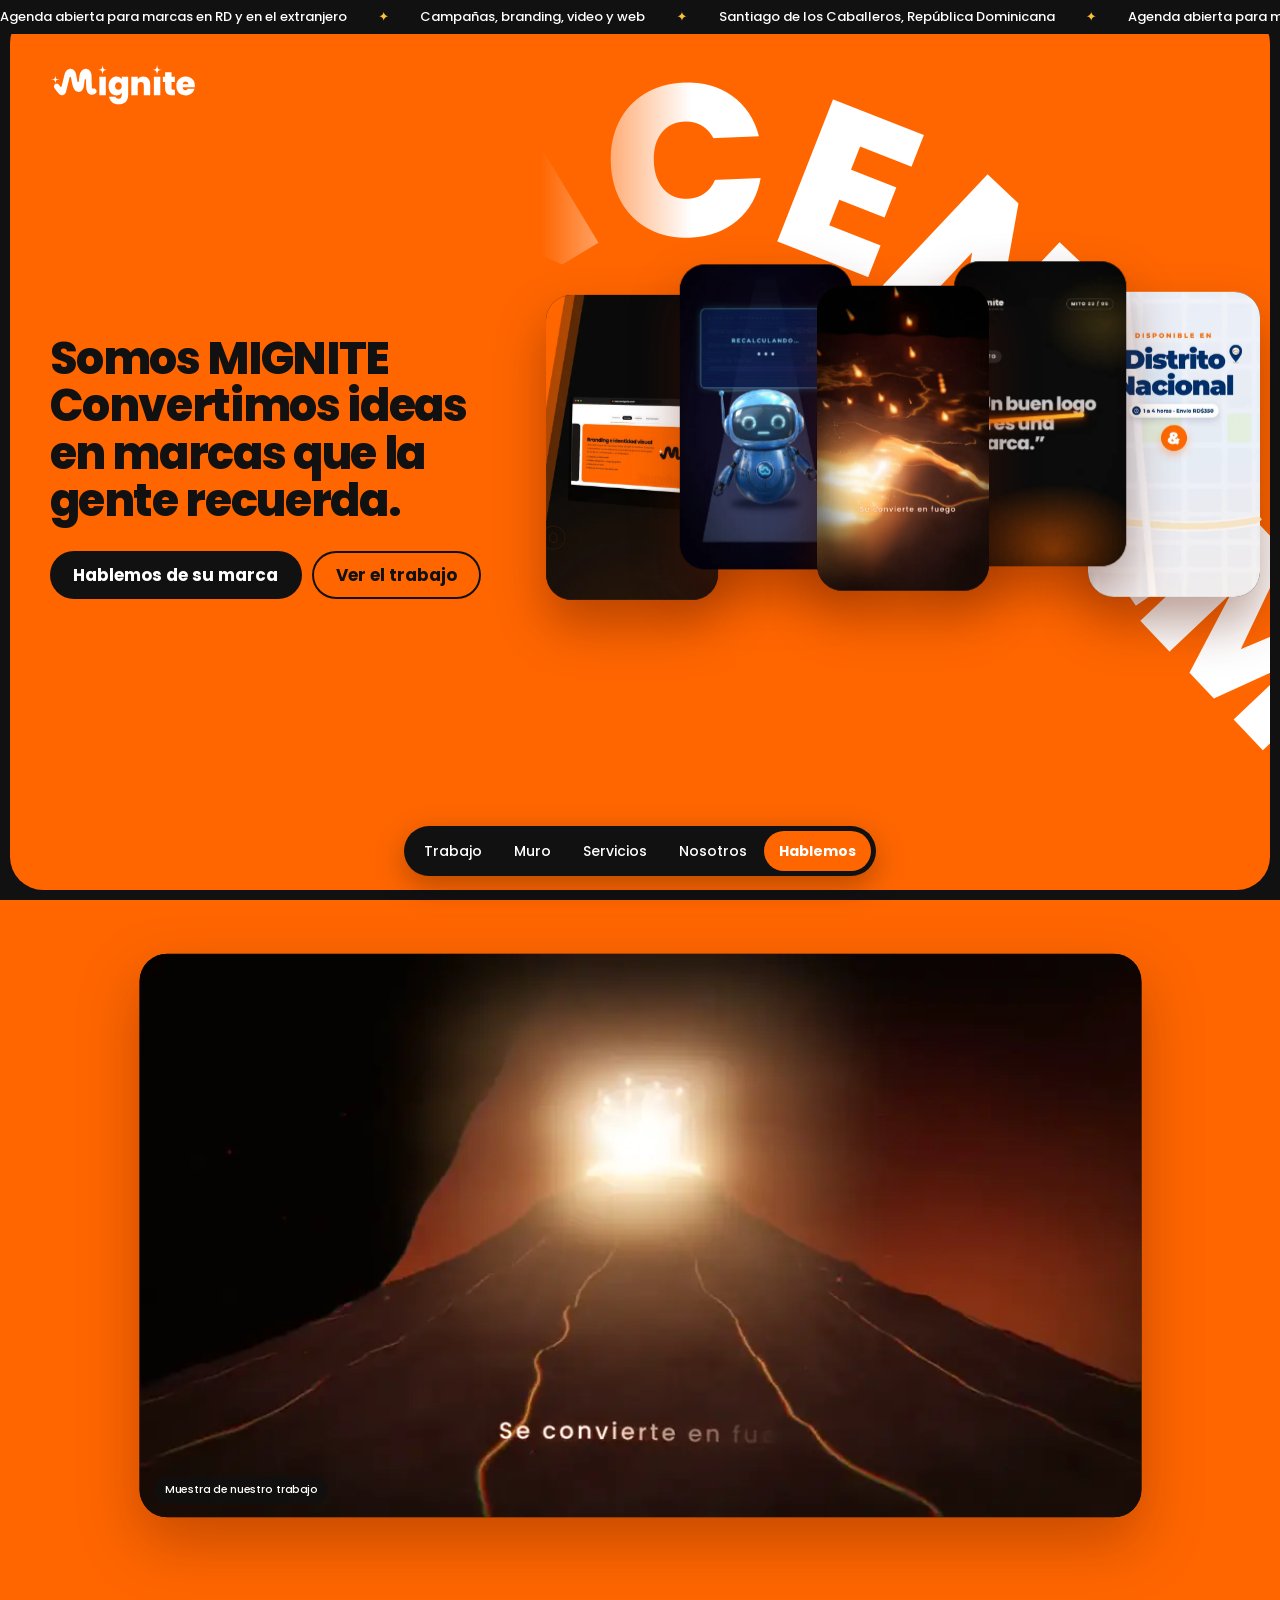
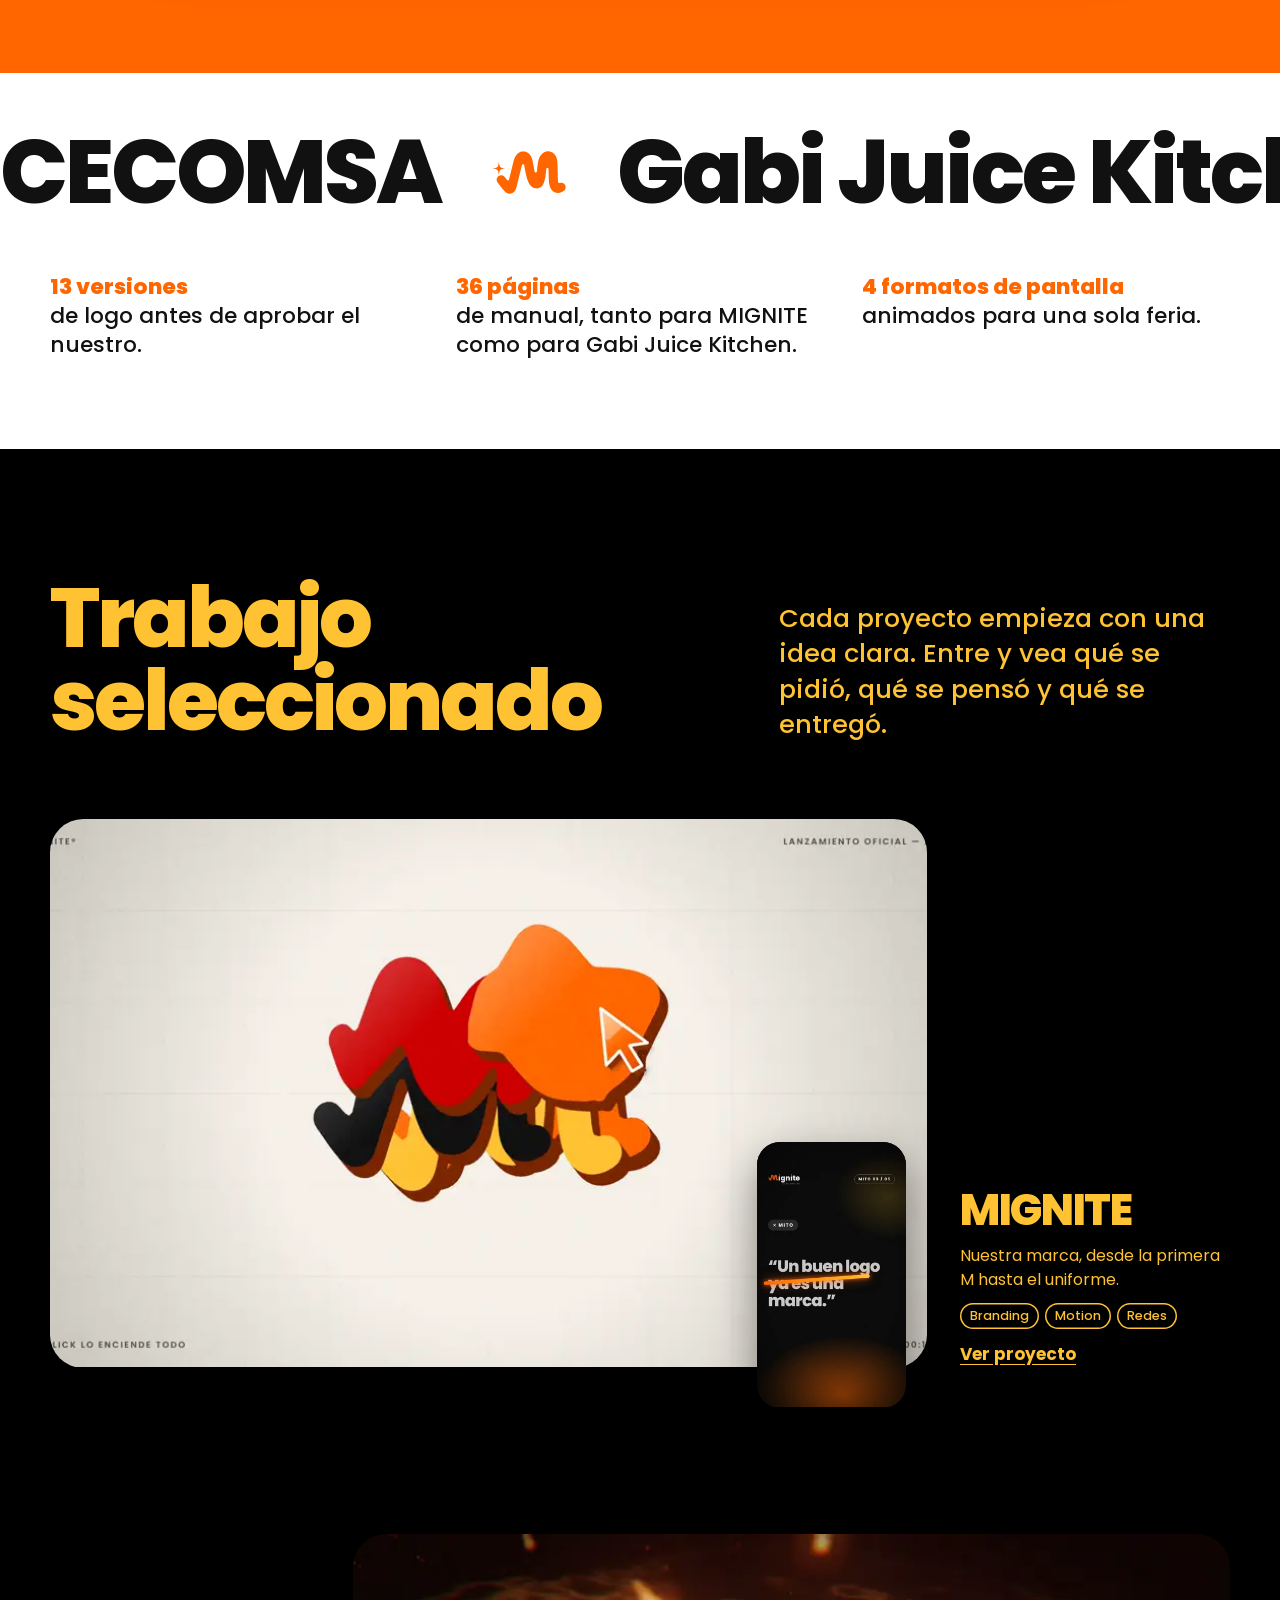
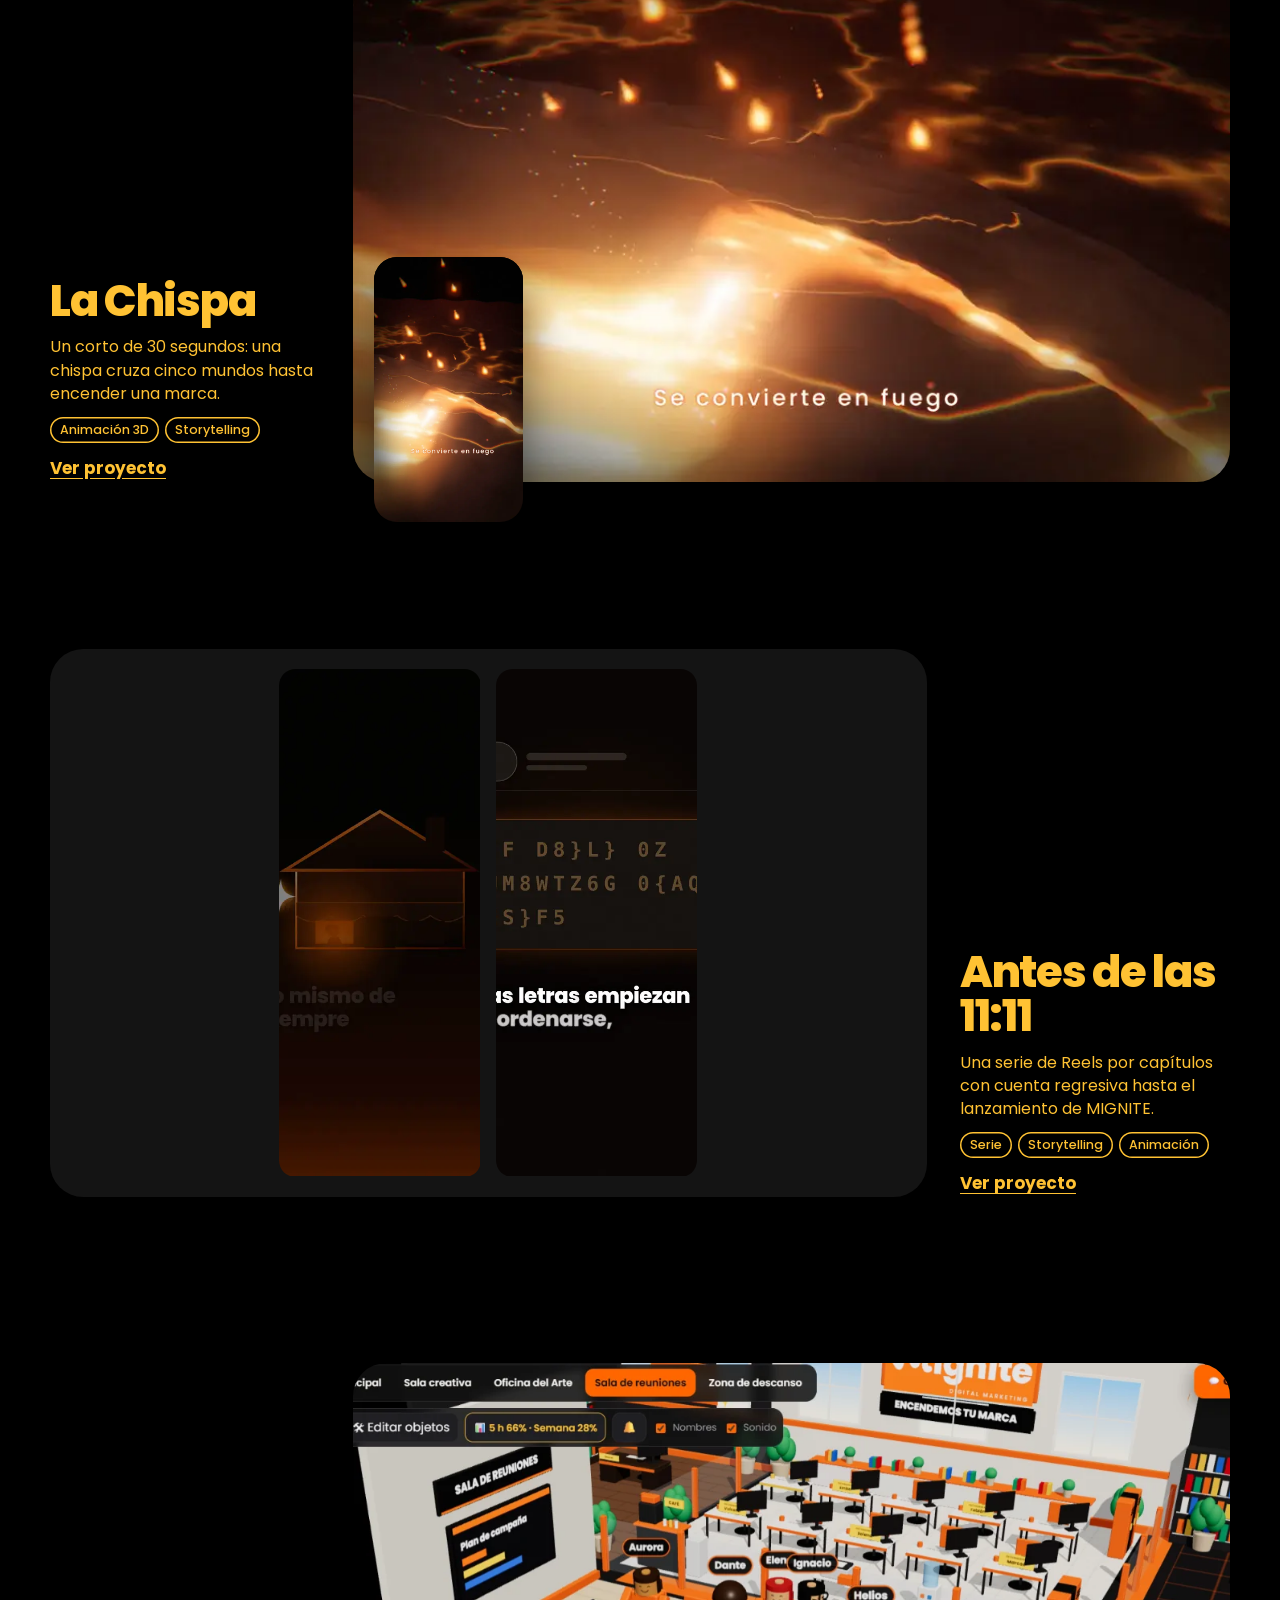
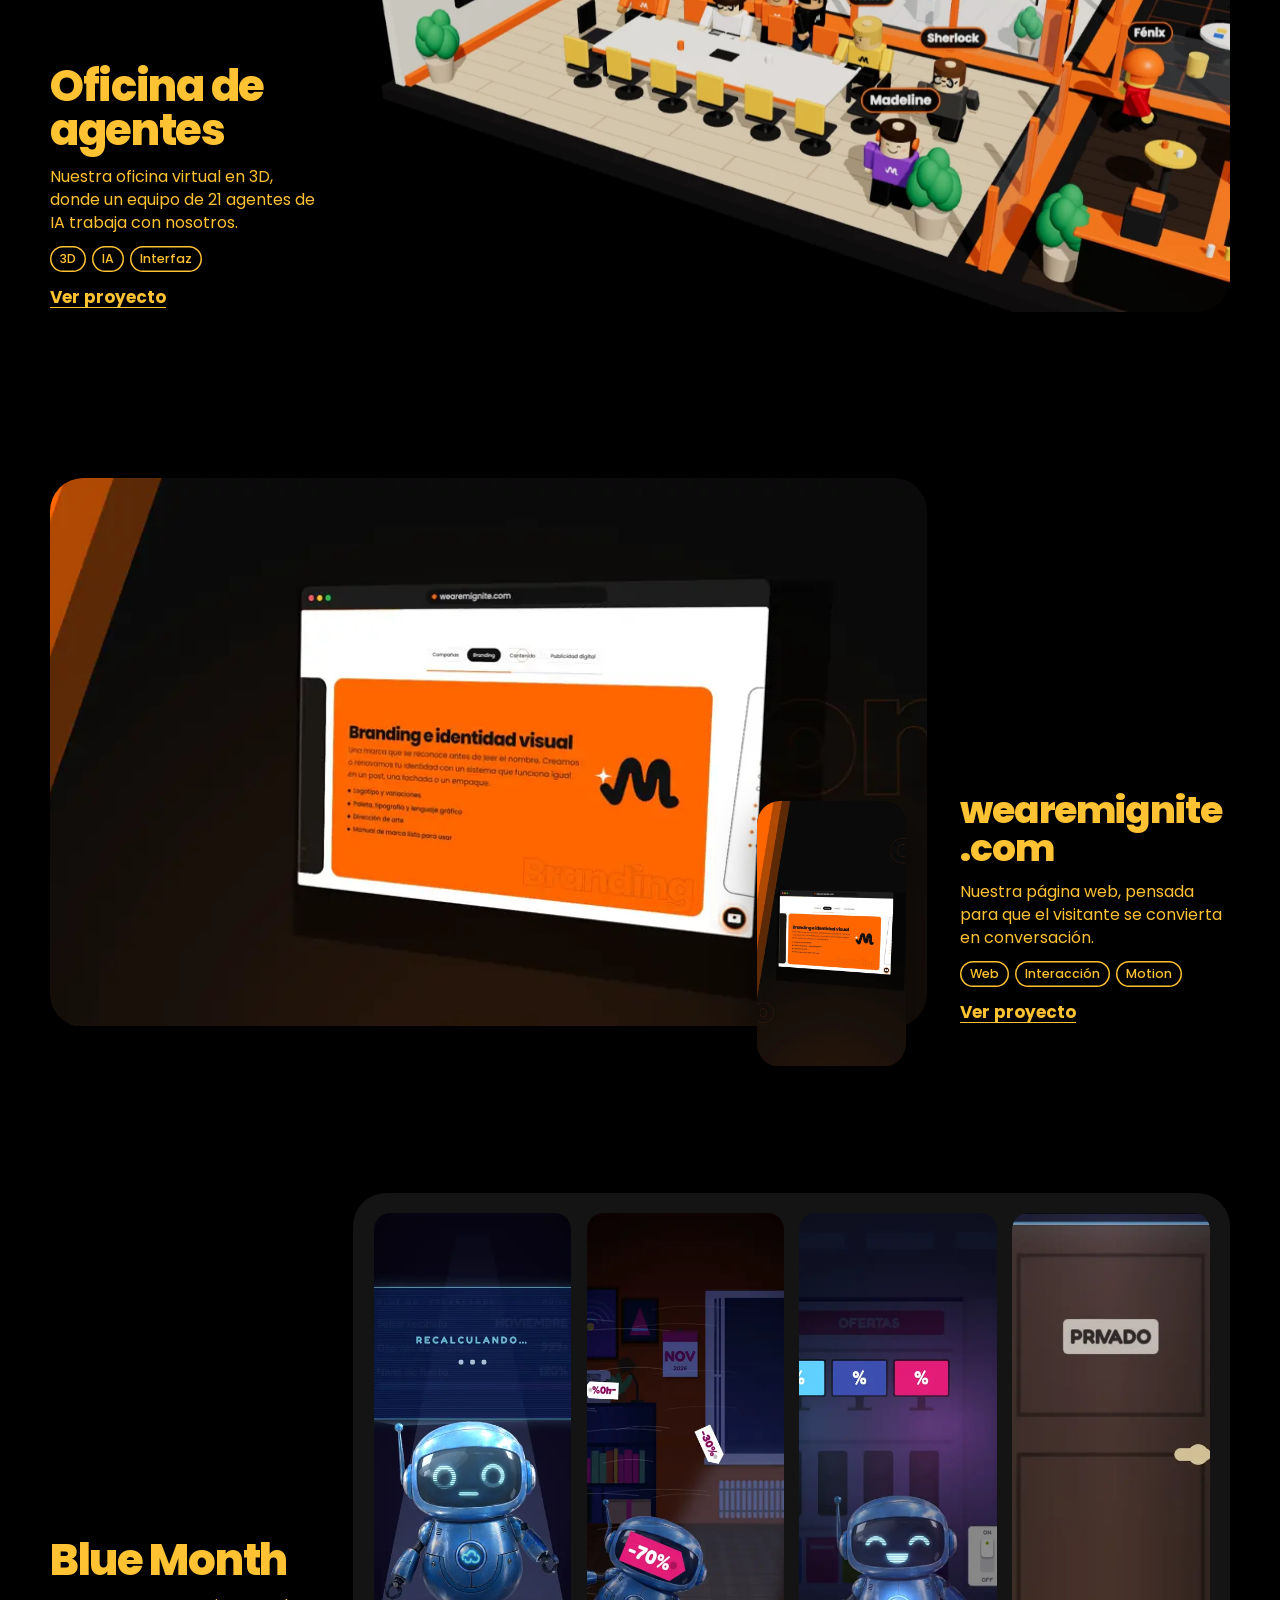
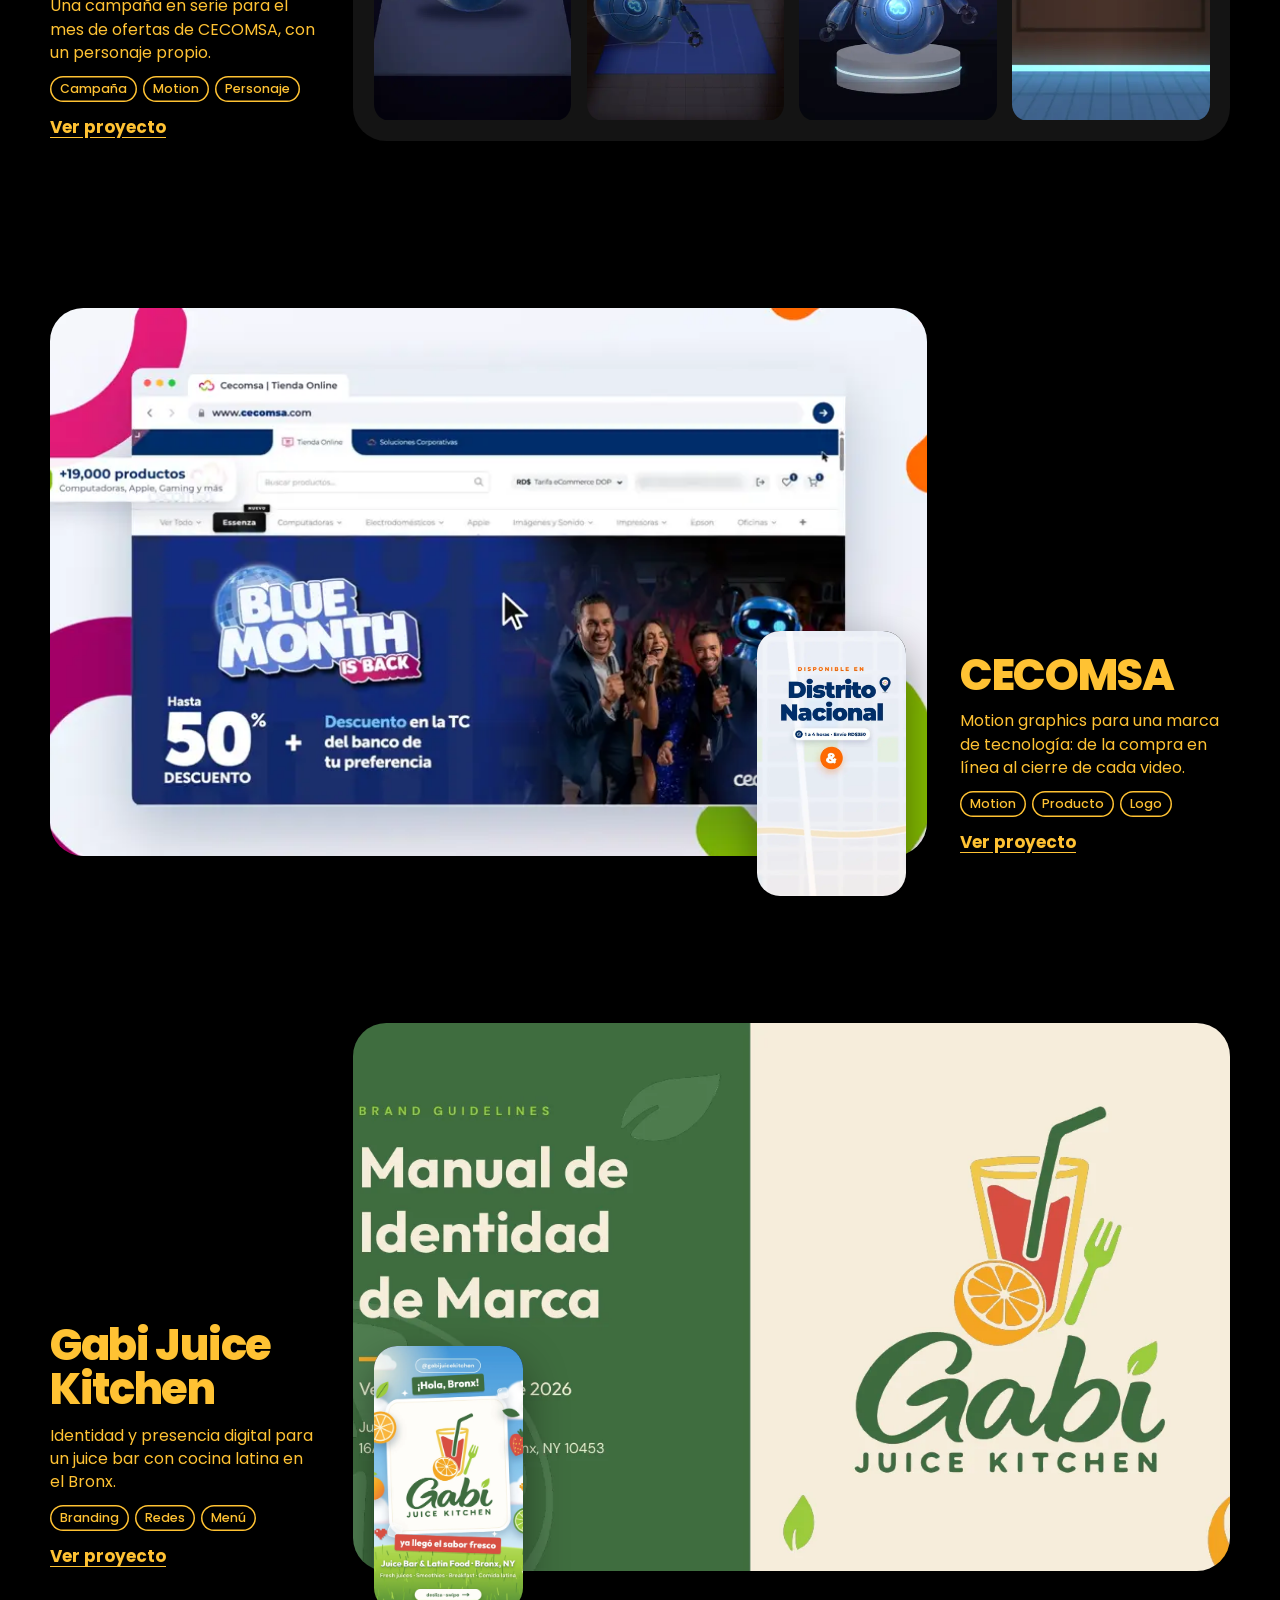
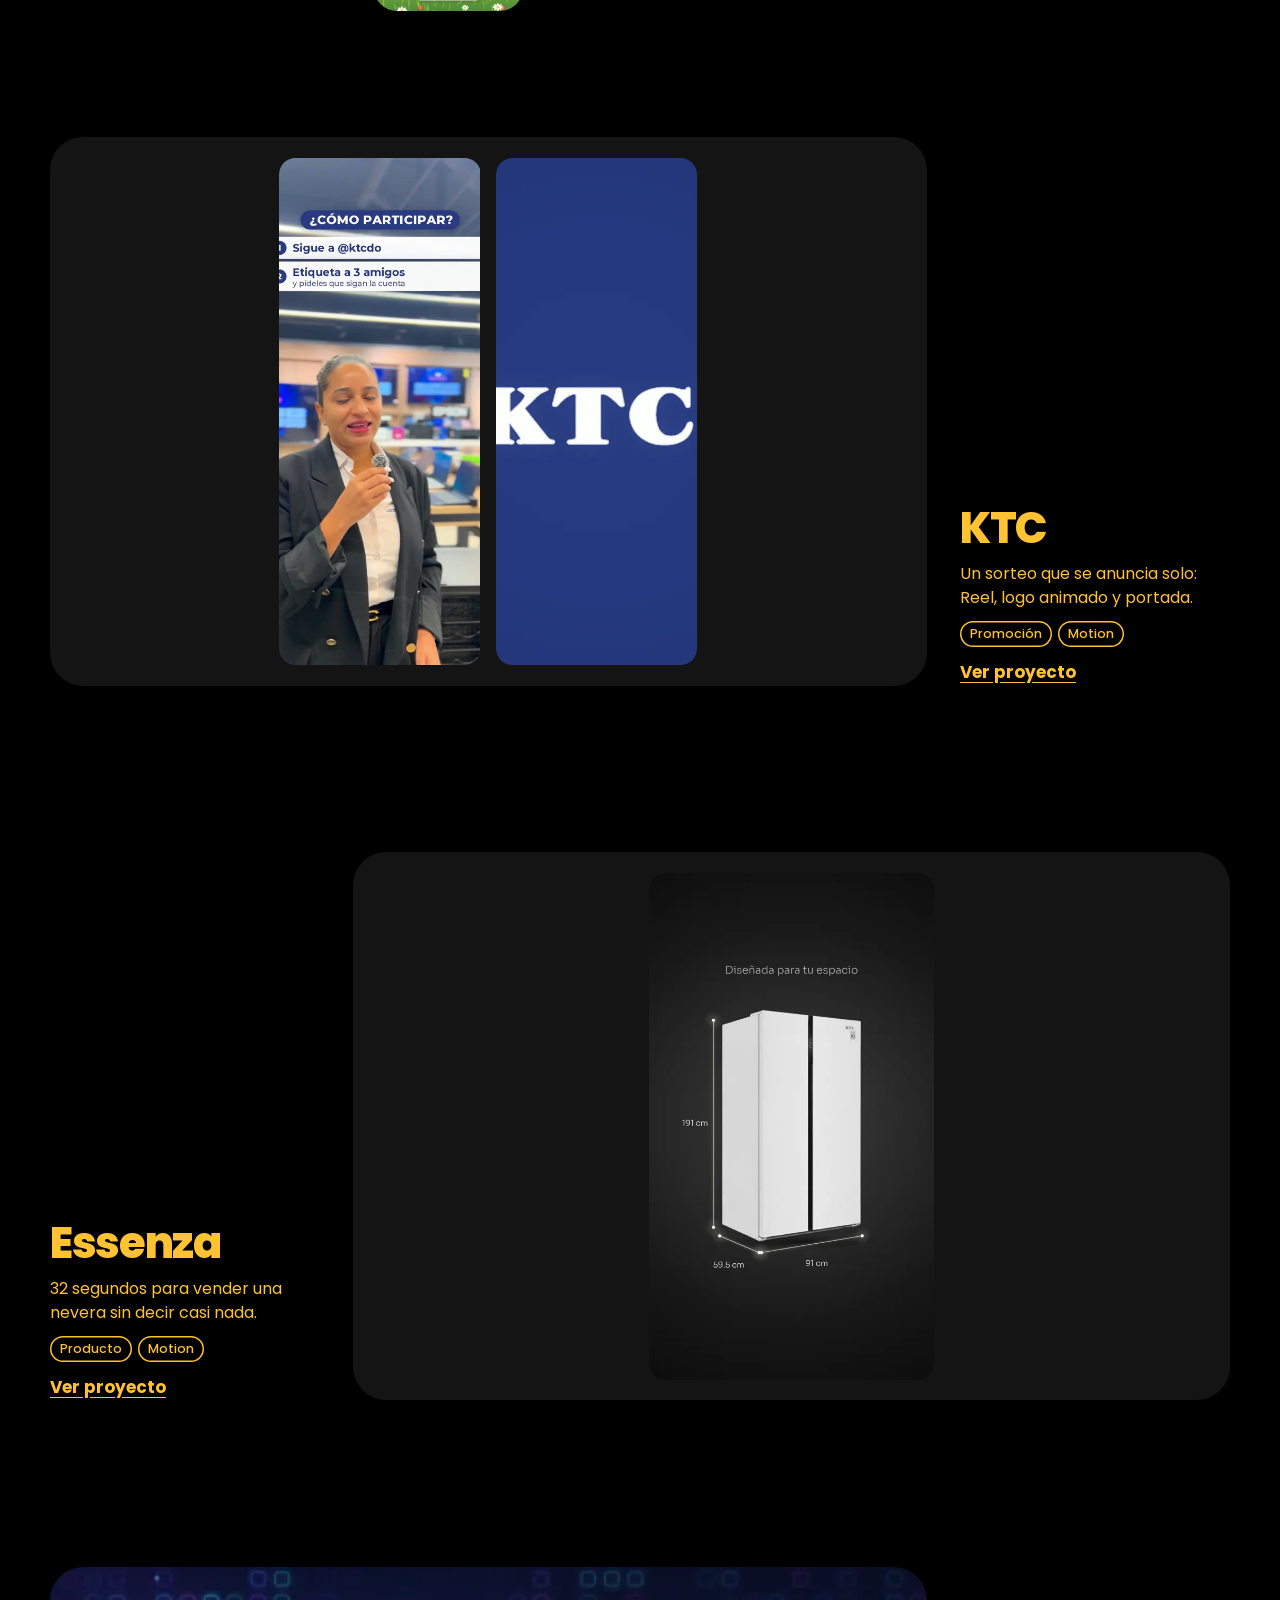
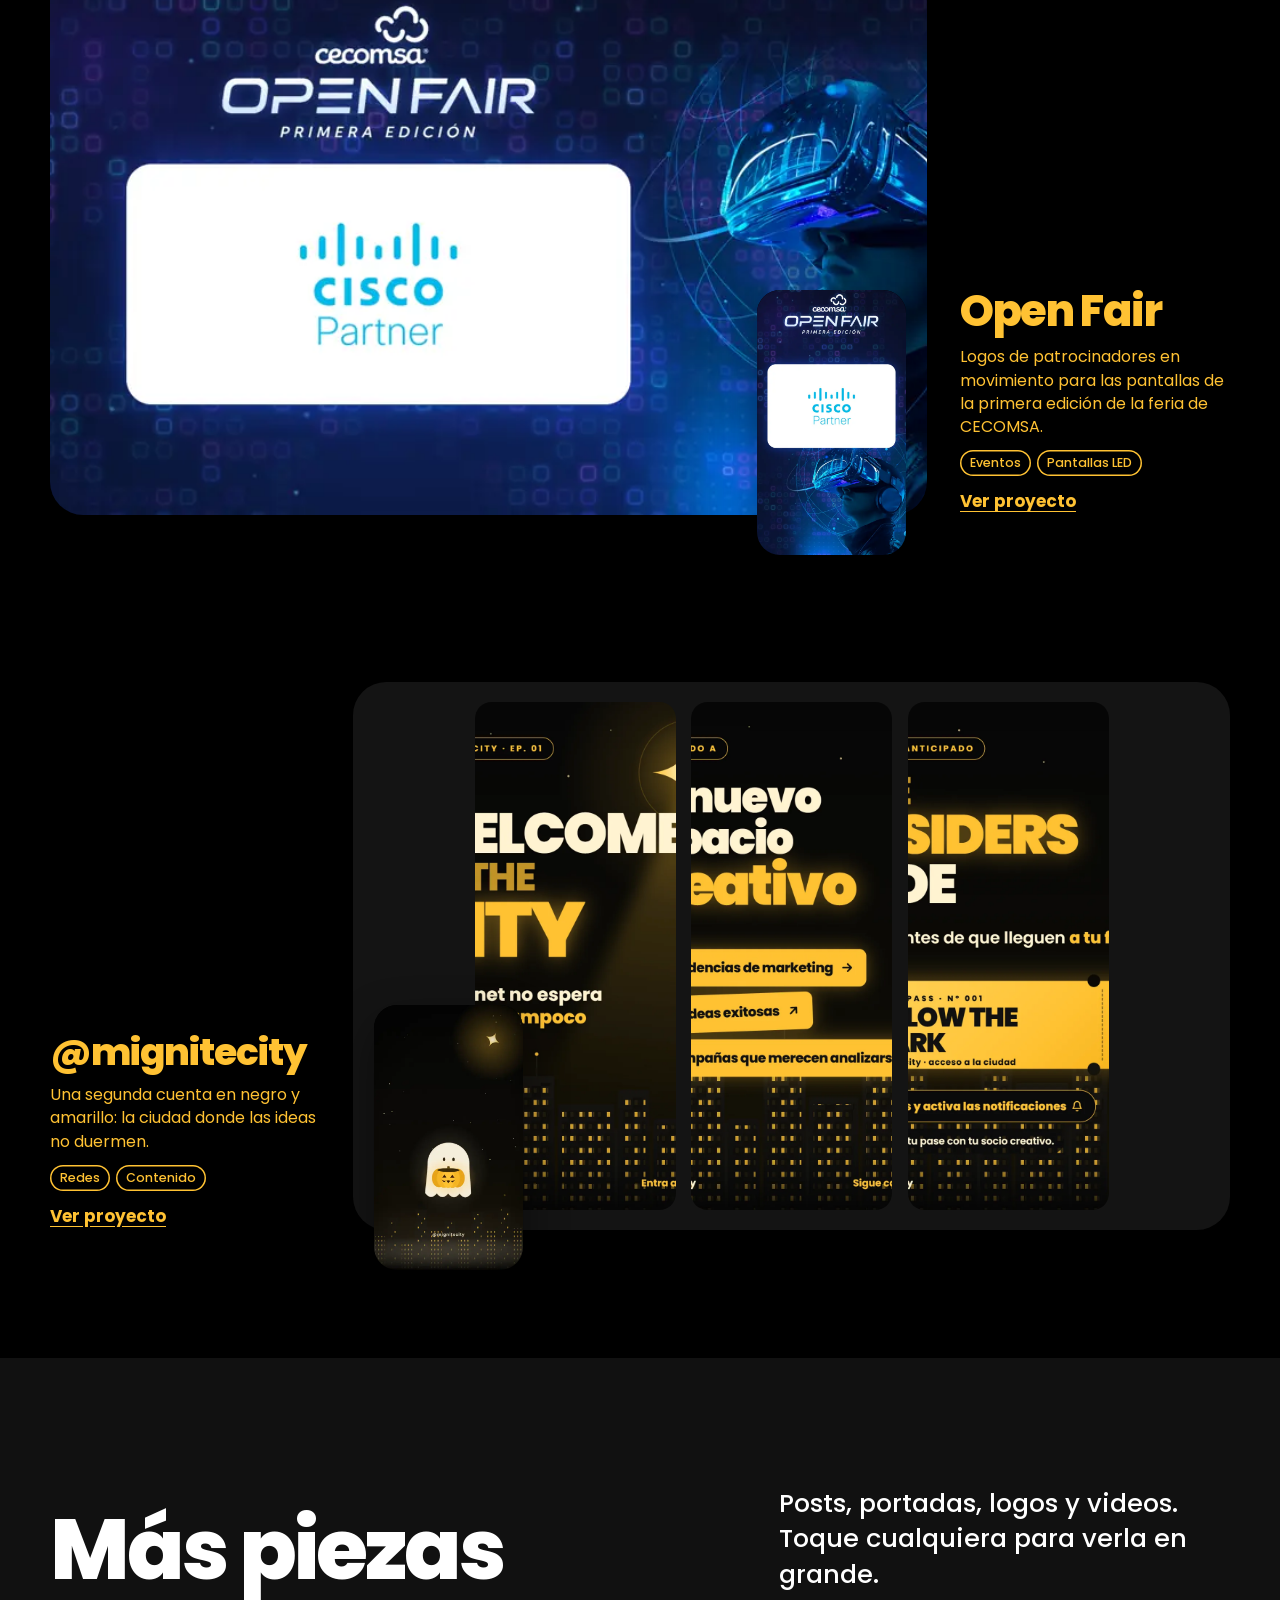
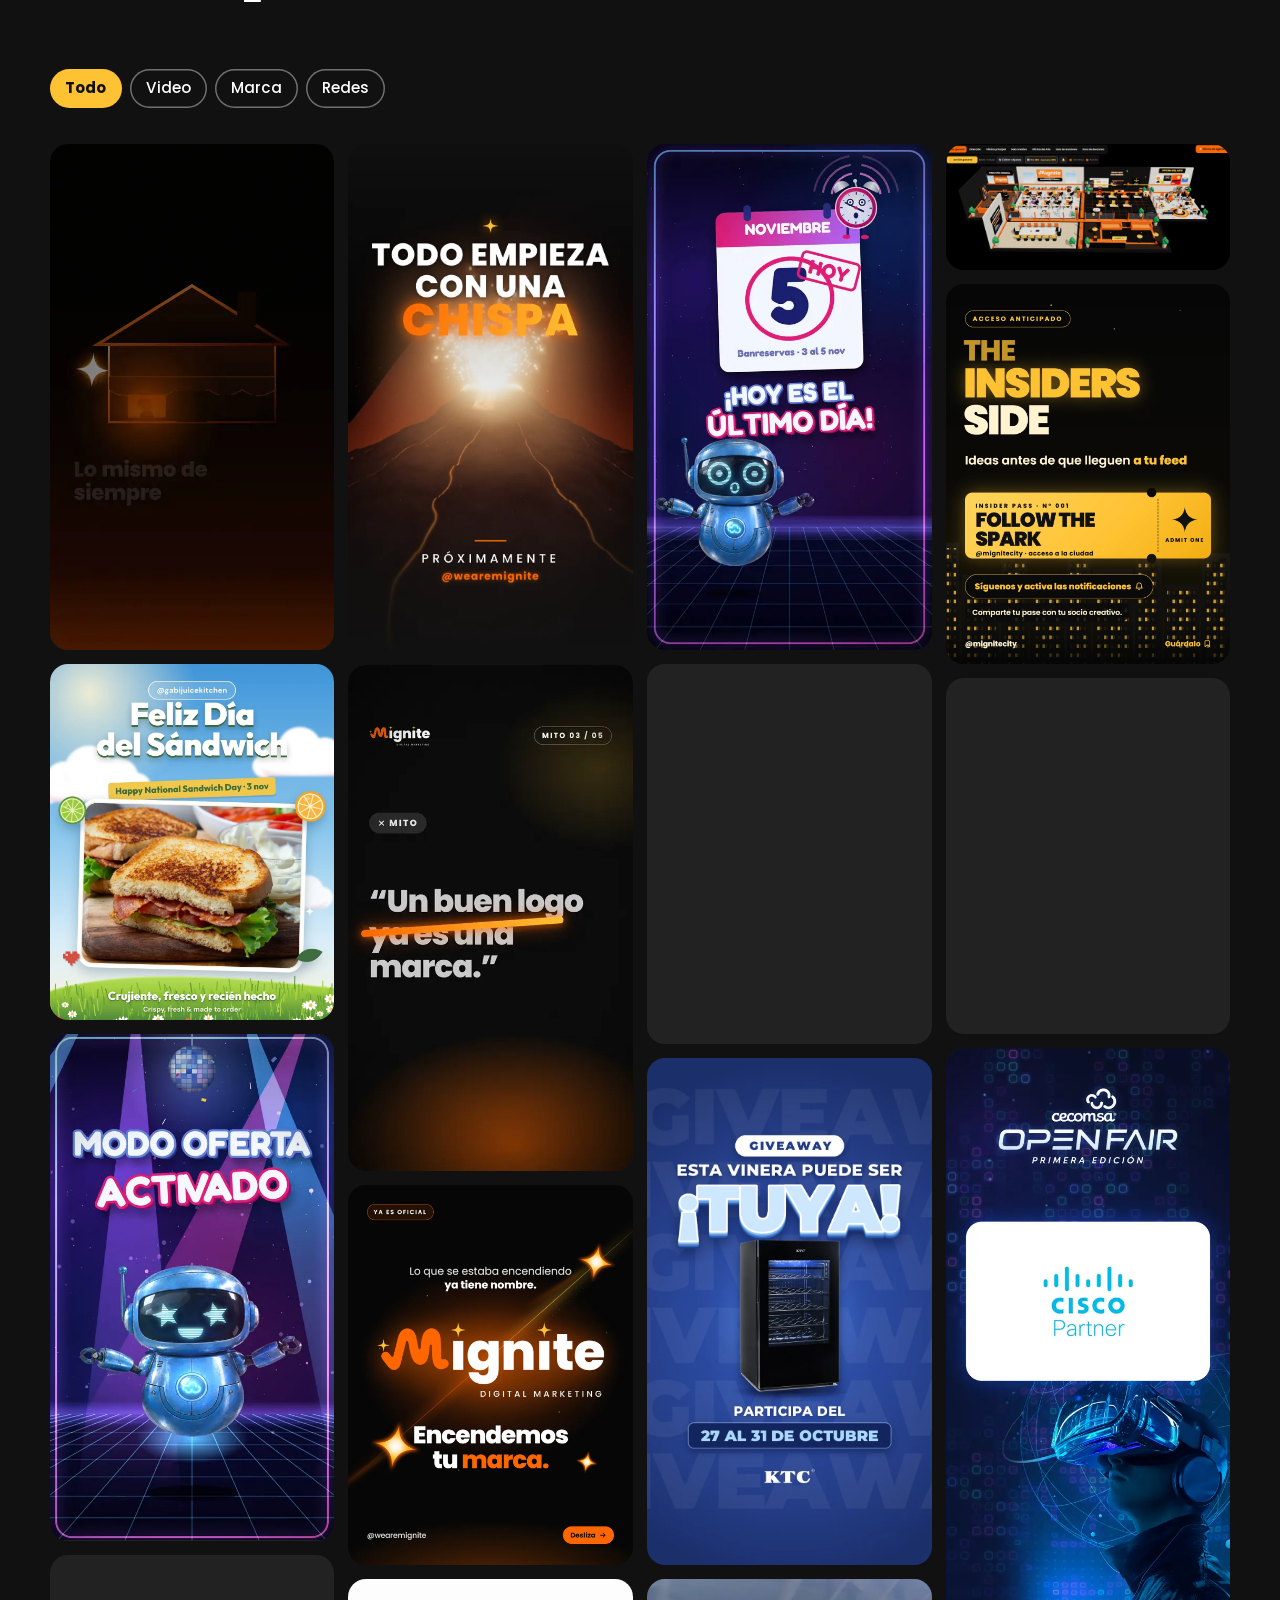
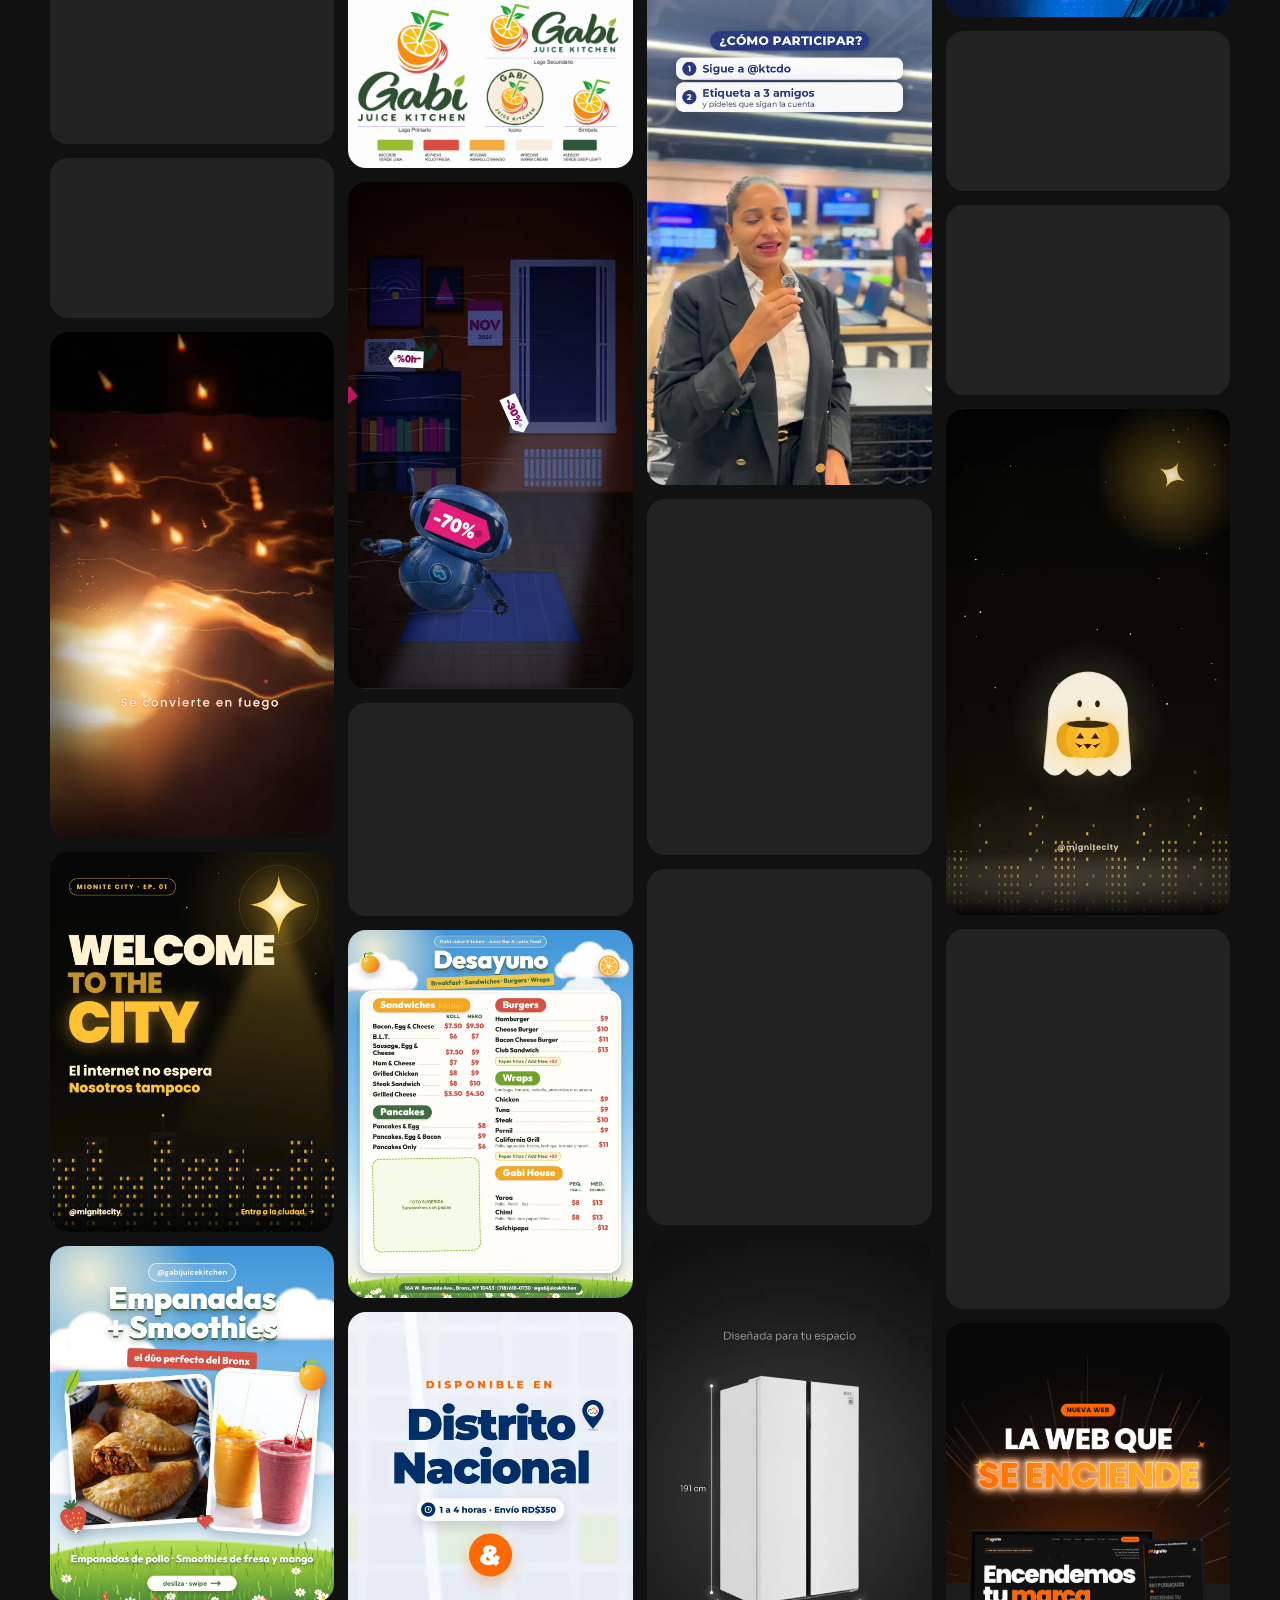
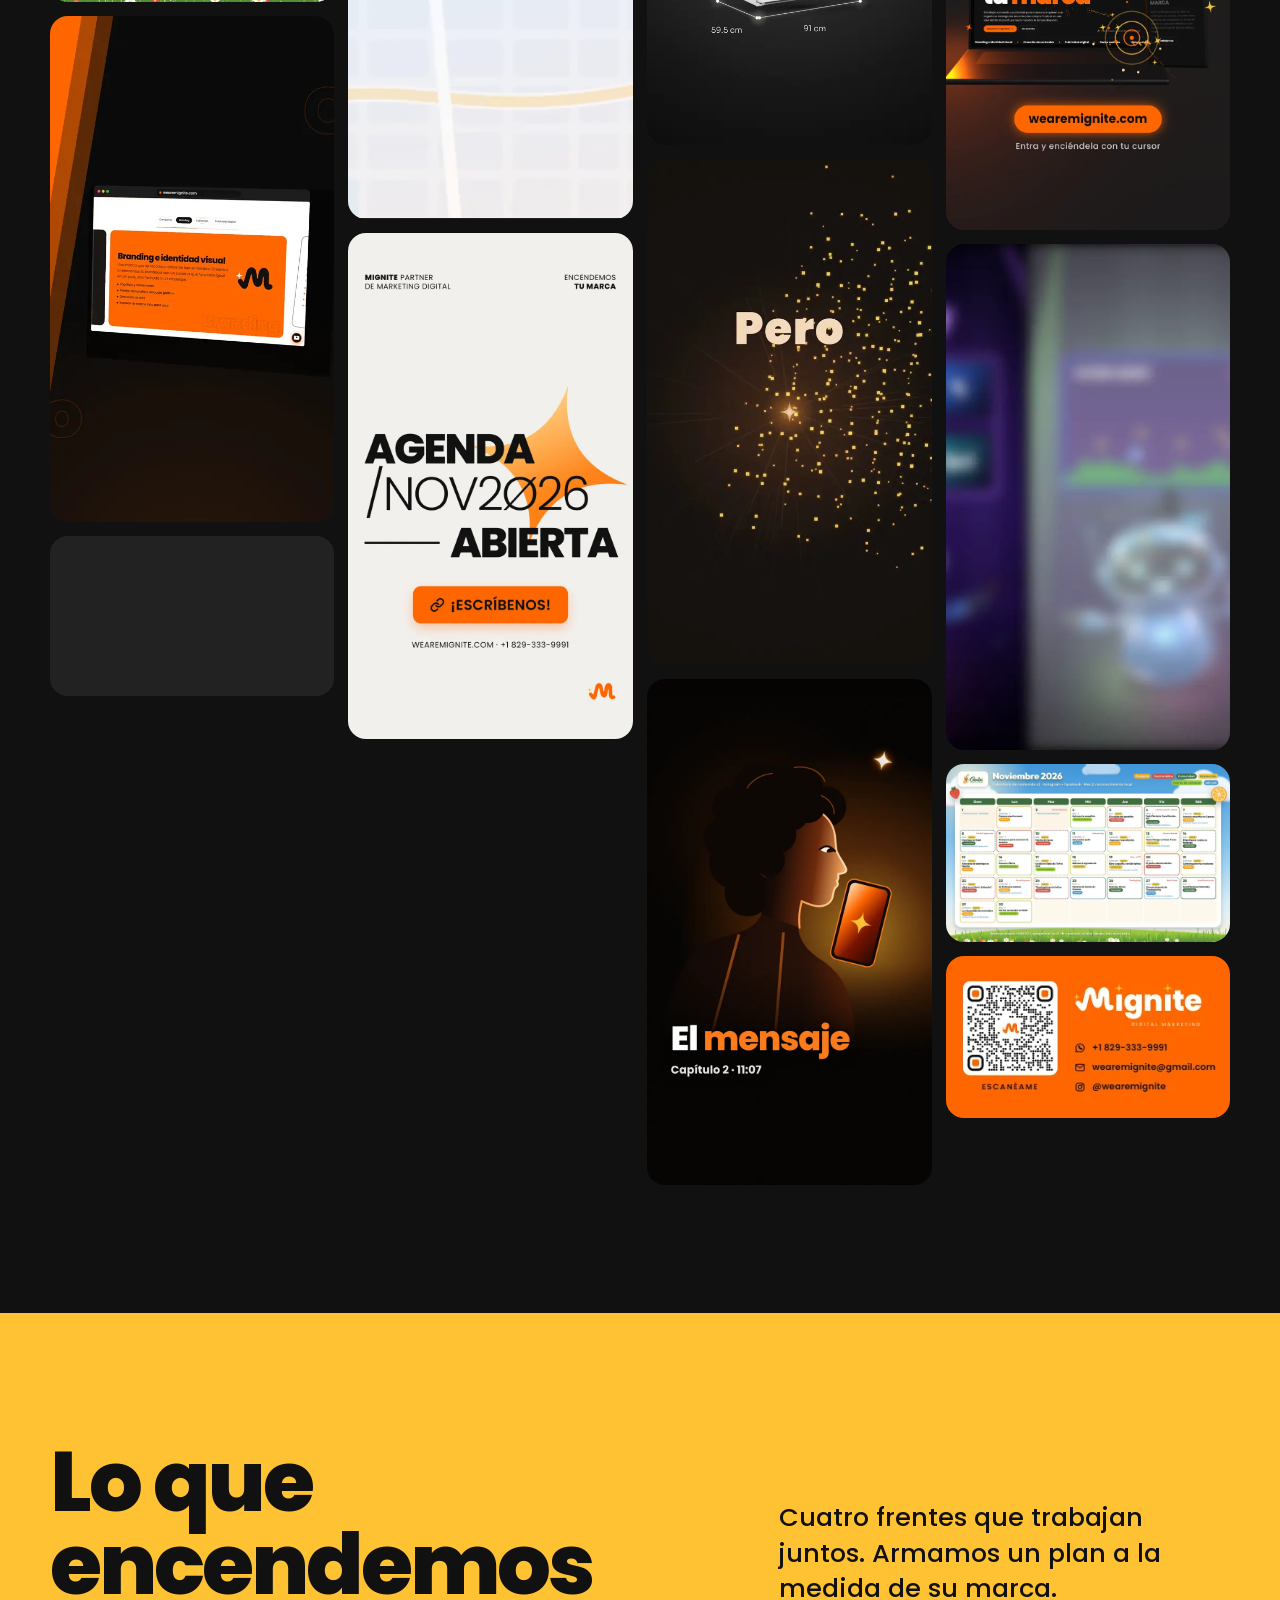
==== commit d937e267: "Agrega el proyecto Oficina de agentes (oficina virtual 3D) Co-Authored-By: Claude Opus 5.5 <noreply@" ====
--- a/index.html
+++ b/index.html
@@ -24,7 +24,7 @@
 <div class="case-media"><div class="main"><video class="" muted loop playsinline preload="none" poster="assets/v/lanz.webp" data-src="assets/v/lanz-s.mp4" width="1920" height="1080" aria-hidden="true"></video></div><div class="phone"><video class="" muted loop playsinline preload="none" poster="assets/v/mito.webp" data-src="assets/v/mito-s.mp4" width="1080" height="1920" aria-hidden="true"></video></div></div>
 <div class="case-info"><h3>MIGNITE</h3><p>Nuestra marca, desde la primera M hasta el uniforme.</p><ul class="tags"><li>Branding</li><li>Motion</li><li>Redes</li></ul><span class="more">Ver proyecto</span></div></a><a class="case" href="trabajo/la-chispa.html" data-bg="#1B0A02" data-fg="#FFFFFF">
 <div class="case-media"><div class="main"><video class="" muted loop playsinline preload="none" poster="assets/v/la-chispa.webp" data-src="assets/v/la-chispa-s.mp4" width="1920" height="1080" aria-hidden="true"></video></div><div class="phone"><video class="" muted loop playsinline preload="none" poster="assets/v/la-chispa-v.webp" data-src="assets/v/la-chispa-v-s.mp4" width="1080" height="1920" aria-hidden="true"></video></div></div>
-<div class="case-info"><h3>La Chispa</h3><p>Un corto de 30 segundos: una chispa cruza cinco mundos hasta encender una marca.</p><ul class="tags"><li>Animación 3D</li><li>Storytelling</li></ul><span class="more">Ver proyecto</span></div></a><a class="case" href="trabajo/antes-de-las-1111.html" data-bg="#0D0907" data-fg="#FFFFFF"><div class="case-media"><div class="main"><div class="row-v"><div><video class="" muted loop playsinline preload="none" poster="assets/v/cap1.webp" data-src="assets/v/cap1-s.mp4" width="1080" height="1920" aria-hidden="true"></video></div><div><video class="" muted loop playsinline preload="none" poster="assets/v/cap2.webp" data-src="assets/v/cap2-s.mp4" width="1080" height="1920" aria-hidden="true"></video></div></div></div></div><div class="case-info"><h3 style="--n:10">Antes de las 11:11</h3><p>Una serie de Reels por capítulos con cuenta regresiva hasta el lanzamiento de MIGNITE.</p><ul class="tags"><li>Serie</li><li>Storytelling</li><li>Animación</li></ul><span class="more">Ver proyecto</span></div></a><a class="case" href="trabajo/web.html" data-bg="#FF6600" data-fg="#111111">
+<div class="case-info"><h3>La Chispa</h3><p>Un corto de 30 segundos: una chispa cruza cinco mundos hasta encender una marca.</p><ul class="tags"><li>Animación 3D</li><li>Storytelling</li></ul><span class="more">Ver proyecto</span></div></a><a class="case" href="trabajo/antes-de-las-1111.html" data-bg="#0D0907" data-fg="#FFFFFF"><div class="case-media"><div class="main"><div class="row-v"><div><video class="" muted loop playsinline preload="none" poster="assets/v/cap1.webp" data-src="assets/v/cap1-s.mp4" width="1080" height="1920" aria-hidden="true"></video></div><div><video class="" muted loop playsinline preload="none" poster="assets/v/cap2.webp" data-src="assets/v/cap2-s.mp4" width="1080" height="1920" aria-hidden="true"></video></div></div></div></div><div class="case-info"><h3 style="--n:10">Antes de las 11:11</h3><p>Una serie de Reels por capítulos con cuenta regresiva hasta el lanzamiento de MIGNITE.</p><ul class="tags"><li>Serie</li><li>Storytelling</li><li>Animación</li></ul><span class="more">Ver proyecto</span></div></a><a class="case" href="trabajo/oficina.html" data-bg="#0A0A0A" data-fg="#FFFFFF"><div class="case-media"><div class="main"><img src="assets/p/ofi-cover.webp" width="1091" height="682" alt="" loading=lazy decoding=async></div></div><div class="case-info"><h3 style="--n:10">Oficina de agentes</h3><p>Nuestra oficina virtual en 3D, donde un equipo de 21 agentes de IA trabaja con nosotros.</p><ul class="tags"><li>3D</li><li>IA</li><li>Interfaz</li></ul><span class="more">Ver proyecto</span></div></a><a class="case" href="trabajo/web.html" data-bg="#FF6600" data-fg="#111111">
 <div class="case-media"><div class="main"><video class="" muted loop playsinline preload="none" poster="assets/v/web.webp" data-src="assets/v/web-s.mp4" width="1920" height="1080" aria-hidden="true"></video></div><div class="phone"><video class="" muted loop playsinline preload="none" poster="assets/v/web-v.webp" data-src="assets/v/web-v-s.mp4" width="1080" height="1920" aria-hidden="true"></video></div></div>
 <div class="case-info"><h3 style="--n:12">wearemignite<wbr>.com</h3><p>Nuestra página web, pensada para que el visitante se convierta en conversación.</p><ul class="tags"><li>Web</li><li>Interacción</li><li>Motion</li></ul><span class="more">Ver proyecto</span></div></a><a class="case" href="trabajo/blue-month.html" data-bg="#0B1FB0" data-fg="#FFFFFF">
 <div class="case-media"><div class="main"><div class="row-v"><div><video class="" muted loop playsinline preload="none" poster="assets/v/blue-teaser.webp" data-src="assets/v/blue-teaser-s.mp4" width="1080" height="1920" aria-hidden="true"></video></div><div><video class="" muted loop playsinline preload="none" poster="assets/v/blue-tormenta.webp" data-src="assets/v/blue-tormenta-s.mp4" width="1080" height="1920" aria-hidden="true"></video></div><div><video class="" muted loop playsinline preload="none" poster="assets/v/blue-still.webp" data-src="assets/v/blue-still-s.mp4" width="1080" height="1920" aria-hidden="true"></video></div><div><video class="" muted loop playsinline preload="none" poster="assets/v/blue-donde.webp" data-src="assets/v/blue-donde-s.mp4" width="1080" height="1920" aria-hidden="true"></video></div></div></div></div>
@@ -43,7 +43,7 @@
 <div class="case-info"><h3 style="--n:12">@mignitecity</h3><p>Una segunda cuenta en negro y amarillo: la ciudad donde las ideas no duermen.</p><ul class="tags"><li>Redes</li><li>Contenido</li></ul><span class="more">Ver proyecto</span></div></a></div></section>
 <section class="sec wall" id="muro"><div class="sec-head"><h2>Más piezas</h2><p class="lead">Posts, portadas, logos y videos. Toque cualquiera para verla en grande.</p></div>
 <div class="chips" role="group" aria-label="Filtrar piezas"><button data-f="todo" aria-pressed="true">Todo</button><button data-f="video" aria-pressed="false">Video</button><button data-f="marca" aria-pressed="false">Marca</button><button data-f="redes" aria-pressed="false">Redes</button></div>
-<div class="grid"><button class="piece" data-k="video" data-full="assets/v/cap1.mp4" data-t="Antes de las 11:11 · Capítulo 1"><video class="" muted loop playsinline preload="none" poster="assets/v/cap1.webp" data-src="assets/v/cap1-s.mp4" width="1080" height="1920" aria-hidden="true"></video><span>Antes de las 11:11 · Capítulo 1</span></button><button class="piece" data-k="redes" data-full="assets/p/gjk-sand-1.webp" data-t="Día del Sándwich"><img src="assets/p/gjk-sand-1.webp" width="1080" height="1350" alt="Día del Sándwich" loading=lazy decoding=async><span>Día del Sándwich</span></button><button class="piece" data-k="video" data-full="assets/v/blue-oferta.mp4" data-t="Modo oferta activado"><video class="" muted loop playsinline preload="none" poster="assets/v/blue-oferta.webp" data-src="assets/v/blue-oferta-s.mp4" width="1080" height="1920" aria-hidden="true"></video><span>Modo oferta activado</span></button><button class="piece" data-k="marca" data-full="assets/p/mig-camisa.webp" data-t="Uniforme MIGNITE"><img src="assets/p/mig-camisa.webp" width="1400" height="933" alt="Uniforme MIGNITE" loading=lazy decoding=async><span>Uniforme MIGNITE</span></button><button class="piece" data-k="marca" data-full="assets/p/gjk-man-3.webp" data-t="Manual Gabi Juice Kitchen"><img src="assets/p/gjk-man-3.webp" width="1281" height="720" alt="Manual Gabi Juice Kitchen" loading=lazy decoding=async><span>Manual Gabi Juice Kitchen</span></button><button class="piece" data-k="video" data-full="assets/v/la-chispa-v.mp4" data-t="La Chispa, versión Reels"><video class="" muted loop playsinline preload="none" poster="assets/v/la-chispa-v.webp" data-src="assets/v/la-chispa-v-s.mp4" width="1080" height="1920" aria-hidden="true"></video><span>La Chispa, versión Reels</span></button><button class="piece" data-k="redes" data-full="assets/p/city-1.webp" data-t="Welcome to the City"><img src="assets/p/city-1.webp" width="1050" height="1400" alt="Welcome to the City" loading=lazy decoding=async><span>Welcome to the City</span></button><button class="piece" data-k="redes" data-full="assets/p/gjk-4.webp" data-t="Empanadas + Smoothies"><img src="assets/p/gjk-4.webp" width="1080" height="1350" alt="Empanadas + Smoothies" loading=lazy decoding=async><span>Empanadas + Smoothies</span></button><button class="piece" data-k="video" data-full="assets/v/web-v.mp4" data-t="Web, versión Reels"><video class="" muted loop playsinline preload="none" poster="assets/v/web-v.webp" data-src="assets/v/web-v-s.mp4" width="1080" height="1920" aria-hidden="true"></video><span>Web, versión Reels</span></button><button class="piece" data-k="marca" data-full="assets/p/mig-man-3.webp" data-t="Manual de identidad MIGNITE"><img src="assets/p/mig-man-3.webp" width="1600" height="900" alt="Manual de identidad MIGNITE" loading=lazy decoding=async><span>Manual de identidad MIGNITE</span></button><button class="piece" data-k="redes" data-full="assets/p/chispa-a.webp" data-t="Portada La Chispa"><img src="assets/p/chispa-a.webp" width="787" height="1400" alt="Portada La Chispa" loading=lazy decoding=async><span>Portada La Chispa</span></button><button class="piece" data-k="video" data-full="assets/v/mito.mp4" data-t="Mito vs. Realidad"><video class="" muted loop playsinline preload="none" poster="assets/v/mito.webp" data-src="assets/v/mito-s.mp4" width="1080" height="1920" aria-hidden="true"></video><span>Mito vs. Realidad</span></button><button class="piece" data-k="redes" data-full="assets/p/mig-lanz-1.webp" data-t="Carrusel de presentación"><img src="assets/p/mig-lanz-1.webp" width="1050" height="1400" alt="Carrusel de presentación" loading=lazy decoding=async><span>Carrusel de presentación</span></button><button class="piece" data-k="marca" data-full="assets/p/gjk-sistema.webp" data-t="Sistema de logos Gabi"><img src="assets/p/gjk-sistema.webp" width="1400" height="933" alt="Sistema de logos Gabi" loading=lazy decoding=async><span>Sistema de logos Gabi</span></button><button class="piece" data-k="video" data-full="assets/v/blue-tormenta.mp4" data-t="Tormenta de Ofertas"><video class="" muted loop playsinline preload="none" poster="assets/v/blue-tormenta.webp" data-src="assets/v/blue-tormenta-s.mp4" width="1080" height="1920" aria-hidden="true"></video><span>Tormenta de Ofertas</span></button><button class="piece" data-k="marca" data-full="assets/p/blue-robot.webp" data-t="Personaje Blue Month"><img src="assets/p/blue-robot.webp" width="1400" height="1050" alt="Personaje Blue Month" loading=lazy decoding=async><span>Personaje Blue Month</span></button><button class="piece" data-k="marca" data-full="assets/p/gjk-menu-2.webp" data-t="Menú Gabi Juice Kitchen"><img src="assets/p/gjk-menu-2.webp" width="1082" height="1400" alt="Menú Gabi Juice Kitchen" loading=lazy decoding=async><span>Menú Gabi Juice Kitchen</span></button><button class="piece" data-k="video" data-full="assets/v/cec-delivery.mp4" data-t="Delivery Express"><video class="" muted loop playsinline preload="none" poster="assets/v/cec-delivery.webp" data-src="assets/v/cec-delivery-s.mp4" width="1080" height="1920" aria-hidden="true"></video><span>Delivery Express</span></button><button class="piece" data-k="redes" data-full="assets/p/mig-agenda.webp" data-t="Agenda abierta"><img src="assets/p/mig-agenda.webp" width="788" height="1400" alt="Agenda abierta" loading=lazy decoding=async><span>Agenda abierta</span></button><button class="piece" data-k="video" data-full="assets/v/blue-tiempo.mp4" data-t="Blue vs. el tiempo"><video class="" muted loop playsinline preload="none" poster="assets/v/blue-tiempo.webp" data-src="assets/v/blue-tiempo-s.mp4" width="1080" height="1920" aria-hidden="true"></video><span>Blue vs. el tiempo</span></button><button class="piece" data-k="redes" data-full="assets/p/mig-pronto-1.webp" data-t="Muy pronto"><img src="assets/p/mig-pronto-1.webp" width="1050" height="1400" alt="Muy pronto" loading=lazy decoding=async><span>Muy pronto</span></button><button class="piece" data-k="redes" data-full="assets/p/ktc-cover.webp" data-t="Portada sorteo KTC"><img src="assets/p/ktc-cover.webp" width="787" height="1400" alt="Portada sorteo KTC" loading=lazy decoding=async><span>Portada sorteo KTC</span></button><button class="piece" data-k="video" data-full="assets/v/ktc-give.mp4" data-t="Sorteo KTC"><video class="" muted loop playsinline preload="none" poster="assets/v/ktc-give.webp" data-src="assets/v/ktc-give-s.mp4" width="1080" height="1920" aria-hidden="true"></video><span>Sorteo KTC</span></button><button class="piece" data-k="redes" data-full="assets/p/gjk-2.webp" data-t="Lanzamiento Gabi"><img src="assets/p/gjk-2.webp" width="1080" height="1350" alt="Lanzamiento Gabi" loading=lazy decoding=async><span>Lanzamiento Gabi</span></button><button class="piece" data-k="marca" data-full="assets/p/mig-look.webp" data-t="Lookbook del uniforme"><img src="assets/p/mig-look.webp" width="1120" height="1400" alt="Lookbook del uniforme" loading=lazy decoding=async><span>Lookbook del uniforme</span></button><button class="piece" data-k="video" data-full="assets/v/essenza.mp4" data-t="Essenza BCD-535W"><video class="" muted loop playsinline preload="none" poster="assets/v/essenza.webp" data-src="assets/v/essenza-s.mp4" width="1080" height="1920" aria-hidden="true"></video><span>Essenza BCD-535W</span></button><button class="piece" data-k="video" data-full="assets/v/teaser-3-v.mp4" data-t="Teaser de marca, versión Reels"><video class="" muted loop playsinline preload="none" poster="assets/v/teaser-3-v.webp" data-src="assets/v/teaser-3-v-s.mp4" width="1080" height="1920" aria-hidden="true"></video><span>Teaser de marca, versión Reels</span></button><button class="piece" data-k="redes" data-full="assets/p/cap2-portada.webp" data-t="Portada del Capítulo 2"><img src="assets/p/cap2-portada.webp" width="788" height="1400" alt="Portada del Capítulo 2" loading=lazy decoding=async><span>Portada del Capítulo 2</span></button><button class="piece" data-k="redes" data-full="assets/p/city-3.webp" data-t="The Insiders Side"><img src="assets/p/city-3.webp" width="1050" height="1400" alt="The Insiders Side" loading=lazy decoding=async><span>The Insiders Side</span></button><button class="piece" data-k="redes" data-full="assets/p/mig-teaser-3.webp" data-t="Teaser de marca"><img src="assets/p/mig-teaser-3.webp" width="1080" height="1350" alt="Teaser de marca" loading=lazy decoding=async><span>Teaser de marca</span></button><button class="piece" data-k="video" data-full="assets/v/of-totem.mp4" data-t="Tótem Open Fair"><video class="" muted loop playsinline preload="none" poster="assets/v/of-totem.webp" data-src="assets/v/of-totem-s.mp4" width="1024" height="2048" aria-hidden="true"></video><span>Tótem Open Fair</span></button><button class="piece" data-k="marca" data-full="assets/p/gjk-man-5.webp" data-t="Identidad Gabi"><img src="assets/p/gjk-man-5.webp" width="1281" height="720" alt="Identidad Gabi" loading=lazy decoding=async><span>Identidad Gabi</span></button><button class="piece" data-k="marca" data-full="assets/p/mig-tecnica.webp" data-t="Ficha técnica de la camisa"><img src="assets/p/mig-tecnica.webp" width="1400" height="933" alt="Ficha técnica de la camisa" loading=lazy decoding=async><span>Ficha técnica de la camisa</span></button><button class="piece" data-k="video" data-full="assets/v/juaweling.mp4" data-t="Tendencia en @mignitecity"><video class="" muted loop playsinline preload="none" poster="assets/v/juaweling.webp" data-src="assets/v/juaweling-s.mp4" width="1080" height="1920" aria-hidden="true"></video><span>Tendencia en @mignitecity</span></button><button class="piece" data-k="redes" data-full="assets/p/mig-lanz-4.webp" data-t="Manifiesto"><img src="assets/p/mig-lanz-4.webp" width="1050" height="1400" alt="Manifiesto" loading=lazy decoding=async><span>Manifiesto</span></button><button class="piece" data-k="redes" data-full="assets/p/web-cover.webp" data-t="Portada del video web"><img src="assets/p/web-cover.webp" width="787" height="1400" alt="Portada del video web" loading=lazy decoding=async><span>Portada del video web</span></button><button class="piece" data-k="video" data-full="assets/v/blue-zona.mp4" data-t="Encuentra tu Zona"><video class="" muted loop playsinline preload="none" poster="assets/v/blue-zona.webp" data-src="assets/v/blue-zona-s.mp4" width="1080" height="1920" aria-hidden="true"></video><span>Encuentra tu Zona</span></button><button class="piece" data-k="redes" data-full="assets/p/gjk-cal.webp" data-t="Calendario mensual"><img src="assets/p/gjk-cal.webp" width="1400" height="875" alt="Calendario mensual" loading=lazy decoding=async><span>Calendario mensual</span></button><button class="piece" data-k="marca" data-full="assets/p/mig-t-reverso.webp" data-t="Tarjeta de presentación"><img src="assets/p/mig-t-reverso.webp" width="336" height="192" alt="Tarjeta de presentación" loading=lazy decoding=async><span>Tarjeta de presentación</span></button></div></section>
+<div class="grid"><button class="piece" data-k="video" data-full="assets/v/cap1.mp4" data-t="Antes de las 11:11 · Capítulo 1"><video class="" muted loop playsinline preload="none" poster="assets/v/cap1.webp" data-src="assets/v/cap1-s.mp4" width="1080" height="1920" aria-hidden="true"></video><span>Antes de las 11:11 · Capítulo 1</span></button><button class="piece" data-k="redes" data-full="assets/p/gjk-sand-1.webp" data-t="Día del Sándwich"><img src="assets/p/gjk-sand-1.webp" width="1080" height="1350" alt="Día del Sándwich" loading=lazy decoding=async><span>Día del Sándwich</span></button><button class="piece" data-k="video" data-full="assets/v/blue-oferta.mp4" data-t="Modo oferta activado"><video class="" muted loop playsinline preload="none" poster="assets/v/blue-oferta.webp" data-src="assets/v/blue-oferta-s.mp4" width="1080" height="1920" aria-hidden="true"></video><span>Modo oferta activado</span></button><button class="piece" data-k="marca" data-full="assets/p/mig-camisa.webp" data-t="Uniforme MIGNITE"><img src="assets/p/mig-camisa.webp" width="1400" height="933" alt="Uniforme MIGNITE" loading=lazy decoding=async><span>Uniforme MIGNITE</span></button><button class="piece" data-k="marca" data-full="assets/p/gjk-man-3.webp" data-t="Manual Gabi Juice Kitchen"><img src="assets/p/gjk-man-3.webp" width="1281" height="720" alt="Manual Gabi Juice Kitchen" loading=lazy decoding=async><span>Manual Gabi Juice Kitchen</span></button><button class="piece" data-k="video" data-full="assets/v/la-chispa-v.mp4" data-t="La Chispa, versión Reels"><video class="" muted loop playsinline preload="none" poster="assets/v/la-chispa-v.webp" data-src="assets/v/la-chispa-v-s.mp4" width="1080" height="1920" aria-hidden="true"></video><span>La Chispa, versión Reels</span></button><button class="piece" data-k="redes" data-full="assets/p/city-1.webp" data-t="Welcome to the City"><img src="assets/p/city-1.webp" width="1050" height="1400" alt="Welcome to the City" loading=lazy decoding=async><span>Welcome to the City</span></button><button class="piece" data-k="redes" data-full="assets/p/gjk-4.webp" data-t="Empanadas + Smoothies"><img src="assets/p/gjk-4.webp" width="1080" height="1350" alt="Empanadas + Smoothies" loading=lazy decoding=async><span>Empanadas + Smoothies</span></button><button class="piece" data-k="video" data-full="assets/v/web-v.mp4" data-t="Web, versión Reels"><video class="" muted loop playsinline preload="none" poster="assets/v/web-v.webp" data-src="assets/v/web-v-s.mp4" width="1080" height="1920" aria-hidden="true"></video><span>Web, versión Reels</span></button><button class="piece" data-k="marca" data-full="assets/p/mig-man-3.webp" data-t="Manual de identidad MIGNITE"><img src="assets/p/mig-man-3.webp" width="1600" height="900" alt="Manual de identidad MIGNITE" loading=lazy decoding=async><span>Manual de identidad MIGNITE</span></button><button class="piece" data-k="redes" data-full="assets/p/chispa-a.webp" data-t="Portada La Chispa"><img src="assets/p/chispa-a.webp" width="787" height="1400" alt="Portada La Chispa" loading=lazy decoding=async><span>Portada La Chispa</span></button><button class="piece" data-k="video" data-full="assets/v/mito.mp4" data-t="Mito vs. Realidad"><video class="" muted loop playsinline preload="none" poster="assets/v/mito.webp" data-src="assets/v/mito-s.mp4" width="1080" height="1920" aria-hidden="true"></video><span>Mito vs. Realidad</span></button><button class="piece" data-k="redes" data-full="assets/p/mig-lanz-1.webp" data-t="Carrusel de presentación"><img src="assets/p/mig-lanz-1.webp" width="1050" height="1400" alt="Carrusel de presentación" loading=lazy decoding=async><span>Carrusel de presentación</span></button><button class="piece" data-k="marca" data-full="assets/p/gjk-sistema.webp" data-t="Sistema de logos Gabi"><img src="assets/p/gjk-sistema.webp" width="1400" height="933" alt="Sistema de logos Gabi" loading=lazy decoding=async><span>Sistema de logos Gabi</span></button><button class="piece" data-k="video" data-full="assets/v/blue-tormenta.mp4" data-t="Tormenta de Ofertas"><video class="" muted loop playsinline preload="none" poster="assets/v/blue-tormenta.webp" data-src="assets/v/blue-tormenta-s.mp4" width="1080" height="1920" aria-hidden="true"></video><span>Tormenta de Ofertas</span></button><button class="piece" data-k="marca" data-full="assets/p/blue-robot.webp" data-t="Personaje Blue Month"><img src="assets/p/blue-robot.webp" width="1400" height="1050" alt="Personaje Blue Month" loading=lazy decoding=async><span>Personaje Blue Month</span></button><button class="piece" data-k="marca" data-full="assets/p/gjk-menu-2.webp" data-t="Menú Gabi Juice Kitchen"><img src="assets/p/gjk-menu-2.webp" width="1082" height="1400" alt="Menú Gabi Juice Kitchen" loading=lazy decoding=async><span>Menú Gabi Juice Kitchen</span></button><button class="piece" data-k="video" data-full="assets/v/cec-delivery.mp4" data-t="Delivery Express"><video class="" muted loop playsinline preload="none" poster="assets/v/cec-delivery.webp" data-src="assets/v/cec-delivery-s.mp4" width="1080" height="1920" aria-hidden="true"></video><span>Delivery Express</span></button><button class="piece" data-k="redes" data-full="assets/p/mig-agenda.webp" data-t="Agenda abierta"><img src="assets/p/mig-agenda.webp" width="788" height="1400" alt="Agenda abierta" loading=lazy decoding=async><span>Agenda abierta</span></button><button class="piece" data-k="video" data-full="assets/v/blue-tiempo.mp4" data-t="Blue vs. el tiempo"><video class="" muted loop playsinline preload="none" poster="assets/v/blue-tiempo.webp" data-src="assets/v/blue-tiempo-s.mp4" width="1080" height="1920" aria-hidden="true"></video><span>Blue vs. el tiempo</span></button><button class="piece" data-k="redes" data-full="assets/p/mig-pronto-1.webp" data-t="Muy pronto"><img src="assets/p/mig-pronto-1.webp" width="1050" height="1400" alt="Muy pronto" loading=lazy decoding=async><span>Muy pronto</span></button><button class="piece" data-k="redes" data-full="assets/p/ktc-cover.webp" data-t="Portada sorteo KTC"><img src="assets/p/ktc-cover.webp" width="787" height="1400" alt="Portada sorteo KTC" loading=lazy decoding=async><span>Portada sorteo KTC</span></button><button class="piece" data-k="video" data-full="assets/v/ktc-give.mp4" data-t="Sorteo KTC"><video class="" muted loop playsinline preload="none" poster="assets/v/ktc-give.webp" data-src="assets/v/ktc-give-s.mp4" width="1080" height="1920" aria-hidden="true"></video><span>Sorteo KTC</span></button><button class="piece" data-k="redes" data-full="assets/p/gjk-2.webp" data-t="Lanzamiento Gabi"><img src="assets/p/gjk-2.webp" width="1080" height="1350" alt="Lanzamiento Gabi" loading=lazy decoding=async><span>Lanzamiento Gabi</span></button><button class="piece" data-k="marca" data-full="assets/p/mig-look.webp" data-t="Lookbook del uniforme"><img src="assets/p/mig-look.webp" width="1120" height="1400" alt="Lookbook del uniforme" loading=lazy decoding=async><span>Lookbook del uniforme</span></button><button class="piece" data-k="video" data-full="assets/v/essenza.mp4" data-t="Essenza BCD-535W"><video class="" muted loop playsinline preload="none" poster="assets/v/essenza.webp" data-src="assets/v/essenza-s.mp4" width="1080" height="1920" aria-hidden="true"></video><span>Essenza BCD-535W</span></button><button class="piece" data-k="video" data-full="assets/v/teaser-3-v.mp4" data-t="Teaser de marca, versión Reels"><video class="" muted loop playsinline preload="none" poster="assets/v/teaser-3-v.webp" data-src="assets/v/teaser-3-v-s.mp4" width="1080" height="1920" aria-hidden="true"></video><span>Teaser de marca, versión Reels</span></button><button class="piece" data-k="redes" data-full="assets/p/cap2-portada.webp" data-t="Portada del Capítulo 2"><img src="assets/p/cap2-portada.webp" width="788" height="1400" alt="Portada del Capítulo 2" loading=lazy decoding=async><span>Portada del Capítulo 2</span></button><button class="piece" data-k="web" data-full="assets/p/ofi-1.webp" data-t="Oficina de agentes"><img src="assets/p/ofi-1.webp" width="1512" height="670" alt="Oficina de agentes" loading=lazy decoding=async><span>Oficina de agentes</span></button><button class="piece" data-k="redes" data-full="assets/p/city-3.webp" data-t="The Insiders Side"><img src="assets/p/city-3.webp" width="1050" height="1400" alt="The Insiders Side" loading=lazy decoding=async><span>The Insiders Side</span></button><button class="piece" data-k="redes" data-full="assets/p/mig-teaser-3.webp" data-t="Teaser de marca"><img src="assets/p/mig-teaser-3.webp" width="1080" height="1350" alt="Teaser de marca" loading=lazy decoding=async><span>Teaser de marca</span></button><button class="piece" data-k="video" data-full="assets/v/of-totem.mp4" data-t="Tótem Open Fair"><video class="" muted loop playsinline preload="none" poster="assets/v/of-totem.webp" data-src="assets/v/of-totem-s.mp4" width="1024" height="2048" aria-hidden="true"></video><span>Tótem Open Fair</span></button><button class="piece" data-k="marca" data-full="assets/p/gjk-man-5.webp" data-t="Identidad Gabi"><img src="assets/p/gjk-man-5.webp" width="1281" height="720" alt="Identidad Gabi" loading=lazy decoding=async><span>Identidad Gabi</span></button><button class="piece" data-k="marca" data-full="assets/p/mig-tecnica.webp" data-t="Ficha técnica de la camisa"><img src="assets/p/mig-tecnica.webp" width="1400" height="933" alt="Ficha técnica de la camisa" loading=lazy decoding=async><span>Ficha técnica de la camisa</span></button><button class="piece" data-k="video" data-full="assets/v/juaweling.mp4" data-t="Tendencia en @mignitecity"><video class="" muted loop playsinline preload="none" poster="assets/v/juaweling.webp" data-src="assets/v/juaweling-s.mp4" width="1080" height="1920" aria-hidden="true"></video><span>Tendencia en @mignitecity</span></button><button class="piece" data-k="redes" data-full="assets/p/mig-lanz-4.webp" data-t="Manifiesto"><img src="assets/p/mig-lanz-4.webp" width="1050" height="1400" alt="Manifiesto" loading=lazy decoding=async><span>Manifiesto</span></button><button class="piece" data-k="redes" data-full="assets/p/web-cover.webp" data-t="Portada del video web"><img src="assets/p/web-cover.webp" width="787" height="1400" alt="Portada del video web" loading=lazy decoding=async><span>Portada del video web</span></button><button class="piece" data-k="video" data-full="assets/v/blue-zona.mp4" data-t="Encuentra tu Zona"><video class="" muted loop playsinline preload="none" poster="assets/v/blue-zona.webp" data-src="assets/v/blue-zona-s.mp4" width="1080" height="1920" aria-hidden="true"></video><span>Encuentra tu Zona</span></button><button class="piece" data-k="redes" data-full="assets/p/gjk-cal.webp" data-t="Calendario mensual"><img src="assets/p/gjk-cal.webp" width="1400" height="875" alt="Calendario mensual" loading=lazy decoding=async><span>Calendario mensual</span></button><button class="piece" data-k="marca" data-full="assets/p/mig-t-reverso.webp" data-t="Tarjeta de presentación"><img src="assets/p/mig-t-reverso.webp" width="336" height="192" alt="Tarjeta de presentación" loading=lazy decoding=async><span>Tarjeta de presentación</span></button></div></section>
 <section class="sec services" id="servicios"><div class="sec-head"><h2>Lo que encendemos</h2><p class="lead">Cuatro frentes que trabajan juntos. Armamos un plan a la medida de su marca.</p></div>
 <div class="bento"><article class="card"><div class="bg"><video class="" muted loop playsinline preload="none" poster="assets/v/blue-teaser.webp" data-src="assets/v/blue-teaser-s.mp4" width="1080" height="1920" aria-hidden="true"></video></div><h3>Campañas publicitarias</h3><p>Una idea central y todo lo necesario para que llegue lejos: concepto, mensaje, piezas y seguimiento.</p></article><article class="card"><div class="bg"><img src="assets/p/gjk-sistema.webp" width="1400" height="933" alt="" loading=lazy decoding=async></div><h3>Branding e identidad</h3><p>Marcas que se reconocen antes de leer el nombre, con manual listo para usar.</p></article><article class="card"><div class="bg"><img src="assets/p/gjk-4.webp" width="1080" height="1350" alt="" loading=lazy decoding=async></div><h3>Creación de contenido</h3><p>Diseño, video, motion graphics y textos que responden a un objetivo.</p></article><article class="card"><div class="bg"><video class="" muted loop playsinline preload="none" poster="assets/v/web-v.webp" data-src="assets/v/web-v-s.mp4" width="1080" height="1920" aria-hidden="true"></video></div><h3>Publicidad digital y web</h3><p>Anuncios, segmentación y páginas pensadas para recibir clientes, con reportes que se entienden.</p></article></div><p class="also">También nos encargamos de redes sociales y comunidad, calendario editorial, eventos, reportes de métricas, y automatizaciones de marketing con inteligencia artificial.</p></section>
 <section class="sec process"><div class="sec-head"><h2>Encendemos su marca en 4 pasos</h2></div><ol class="steps" style="list-style:none;margin:0;padding:0"><li><h3>Descubrimos</h3><p>Conocemos su marca, su público y lo que hoy le impide crecer.</p></li><li><h3>Planificamos</h3><p>Definimos la estrategia y el calendario, y le explicamos por qué.</p></li><li><h3>Creamos</h3><p>Diseñamos contenido y campañas con identidad propia. Usted aprueba antes de publicar.</p></li><li><h3>Encendemos</h3><p>Publicamos, medimos resultados y optimizamos cada mes.</p></li></ol></section>
